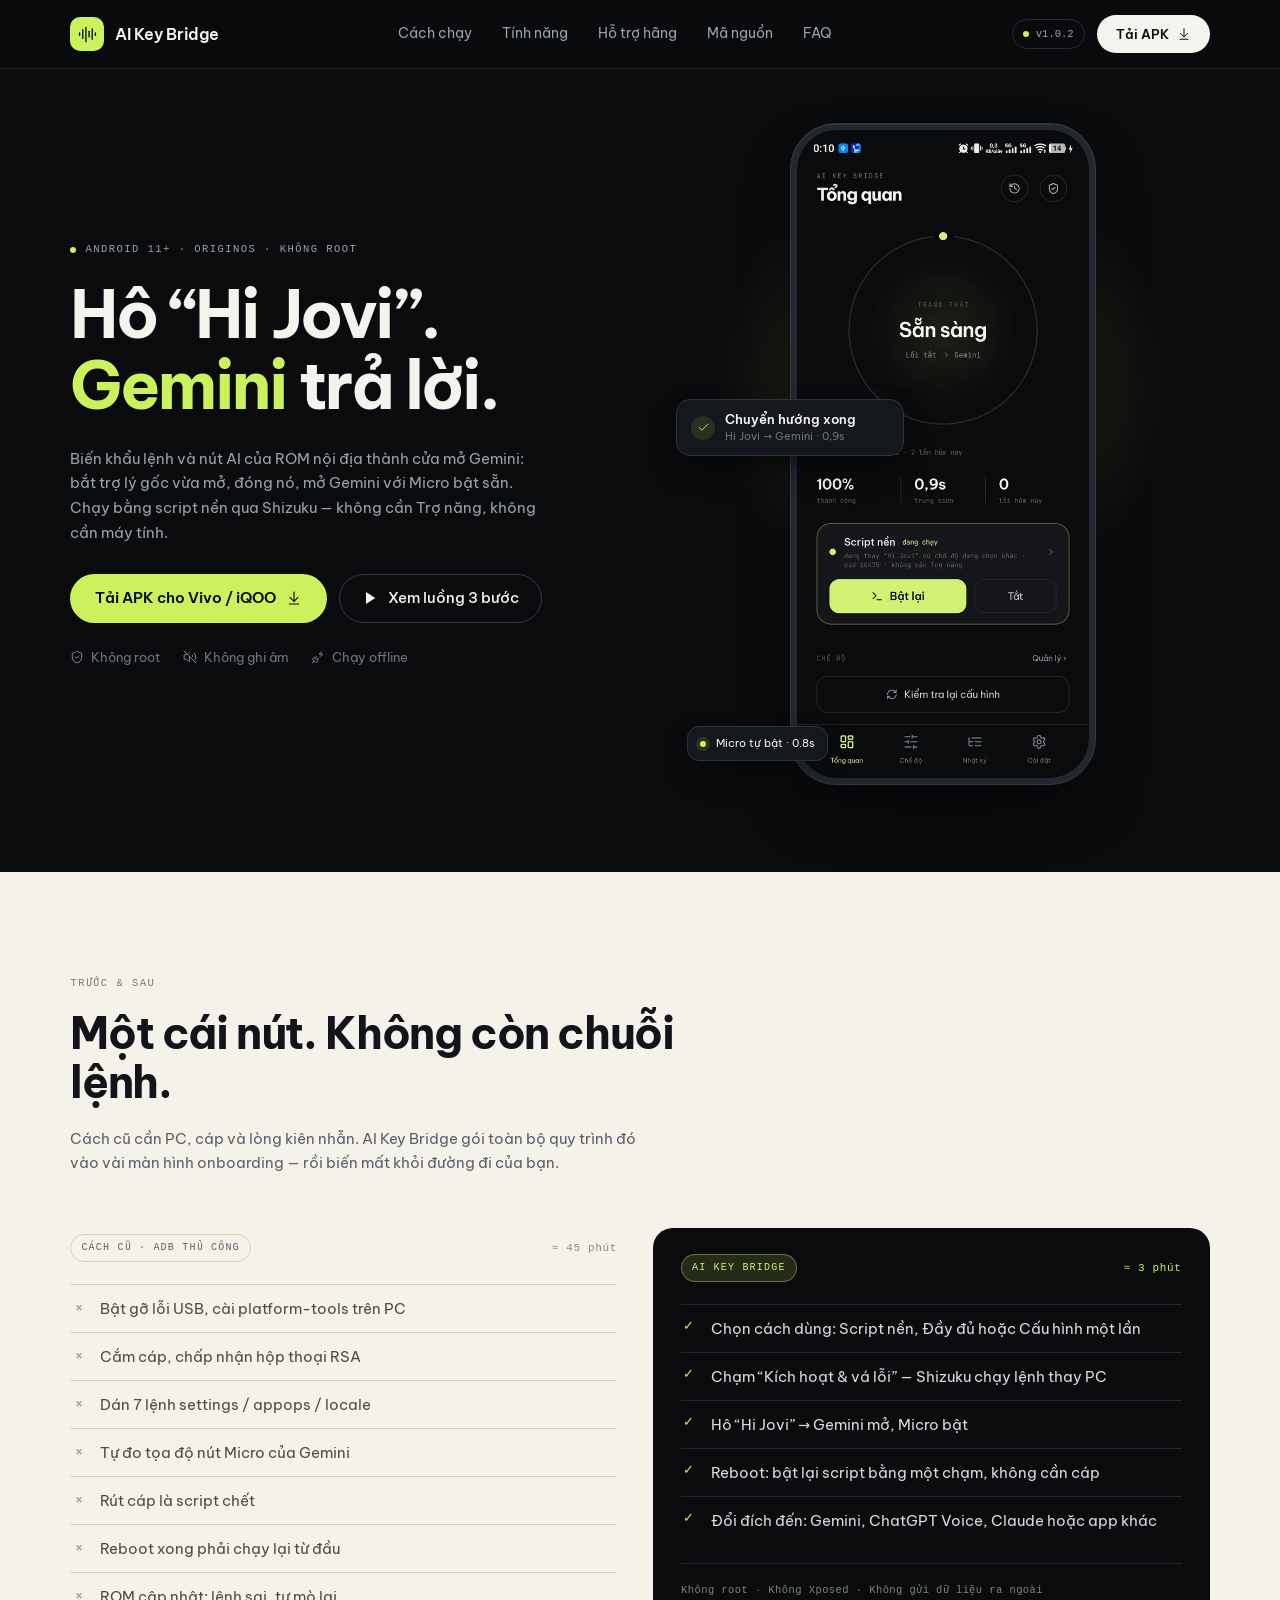
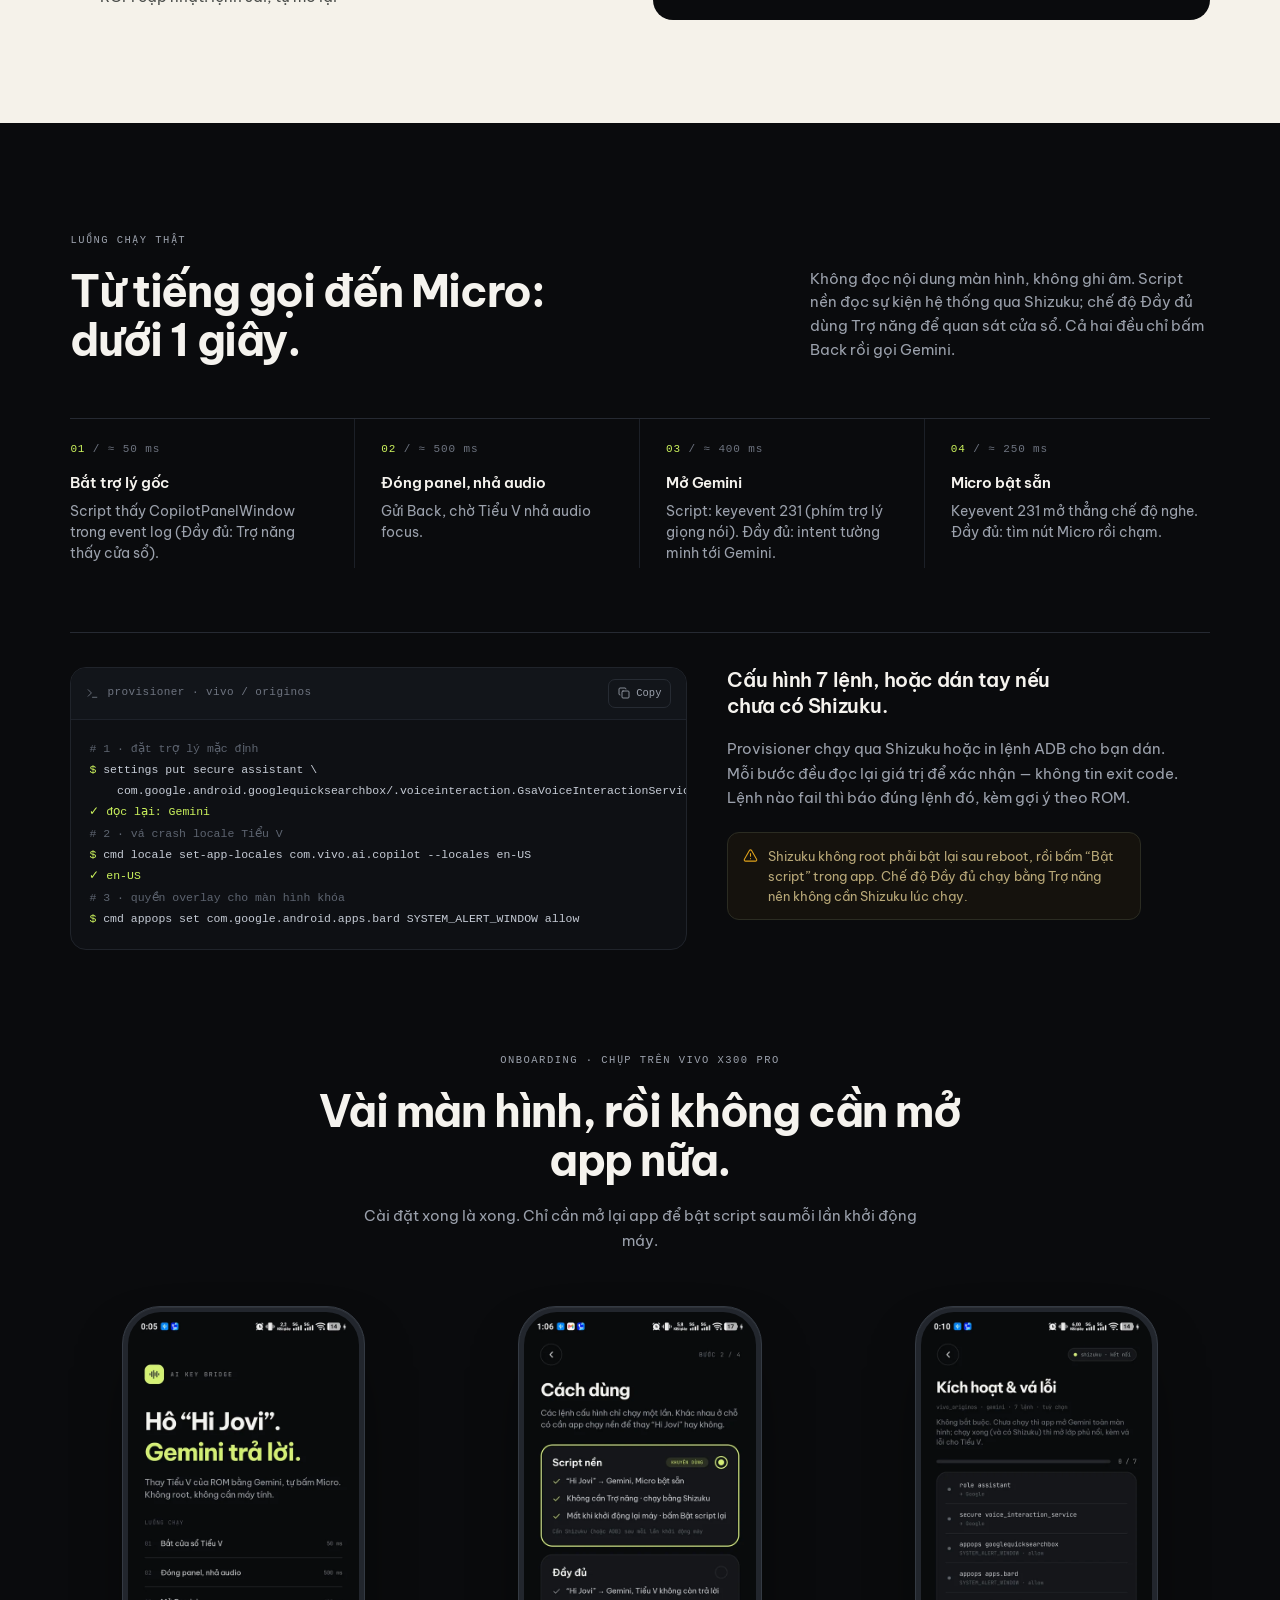
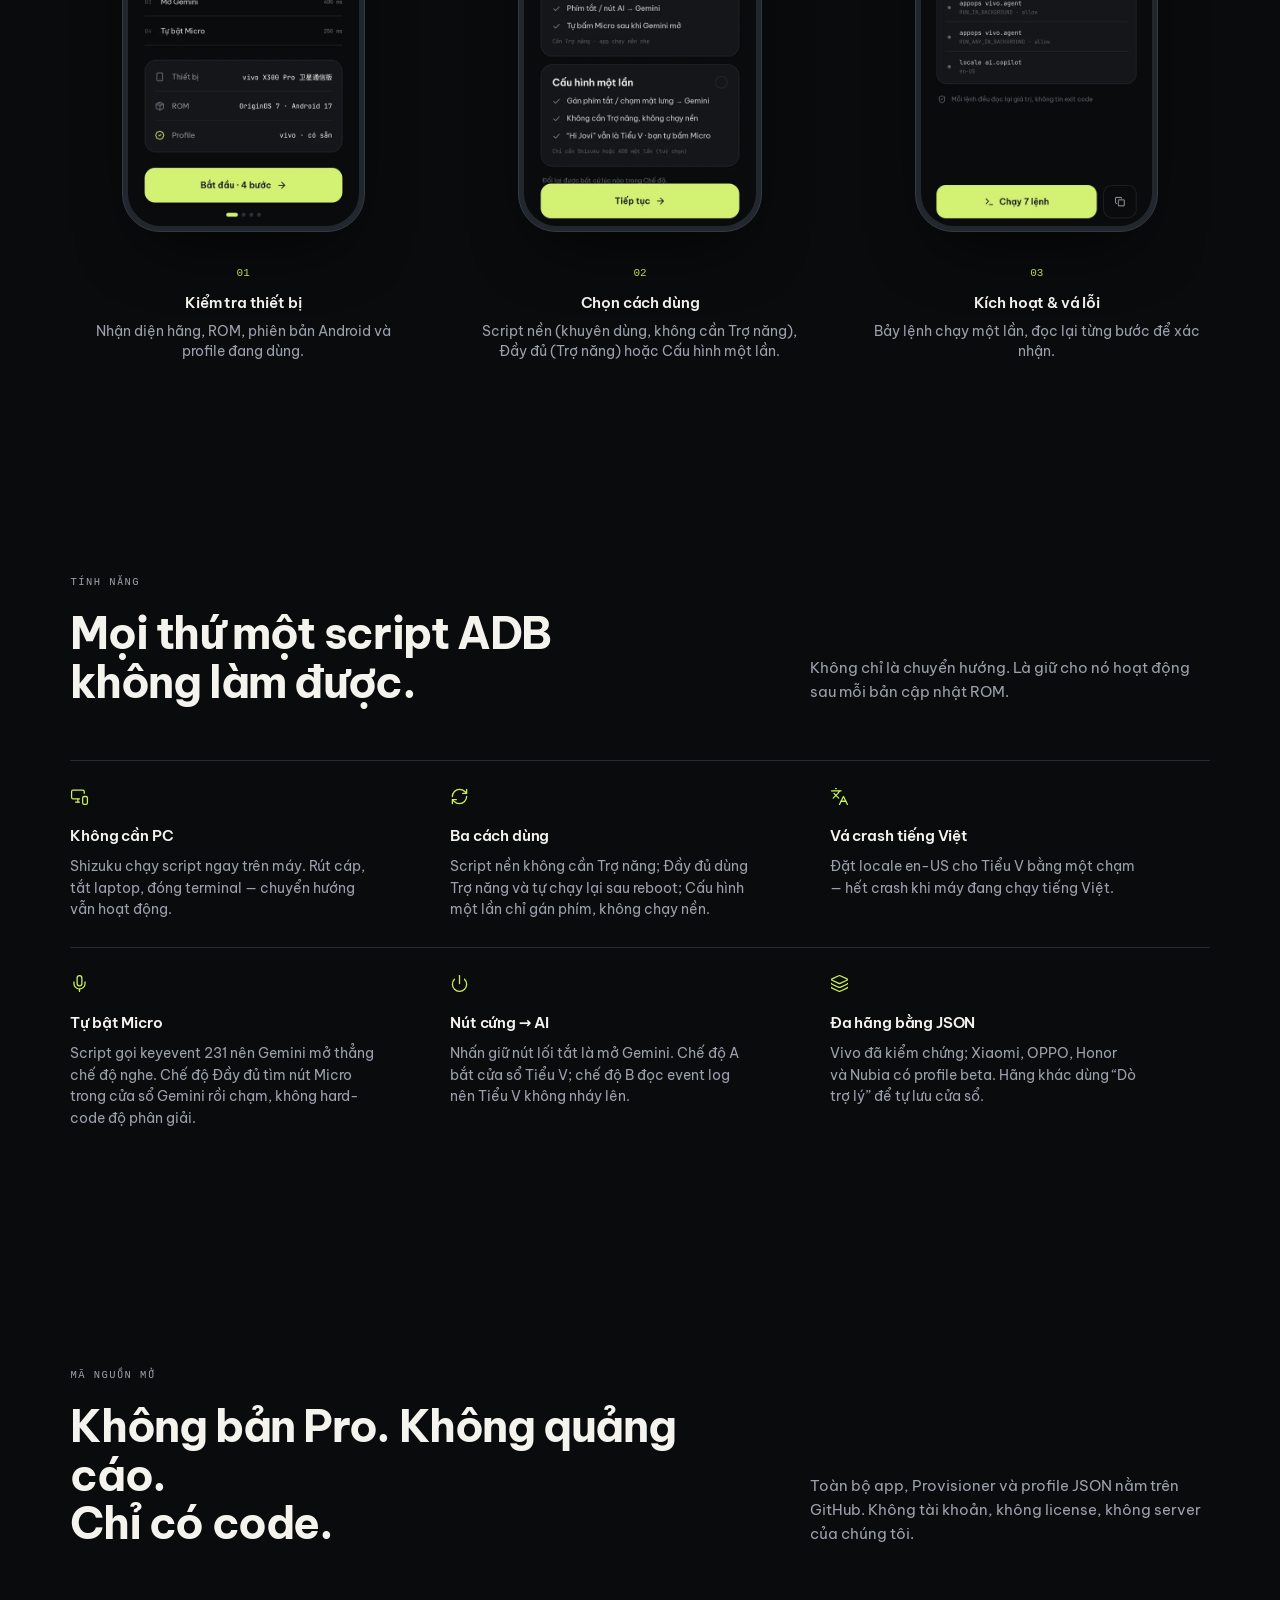
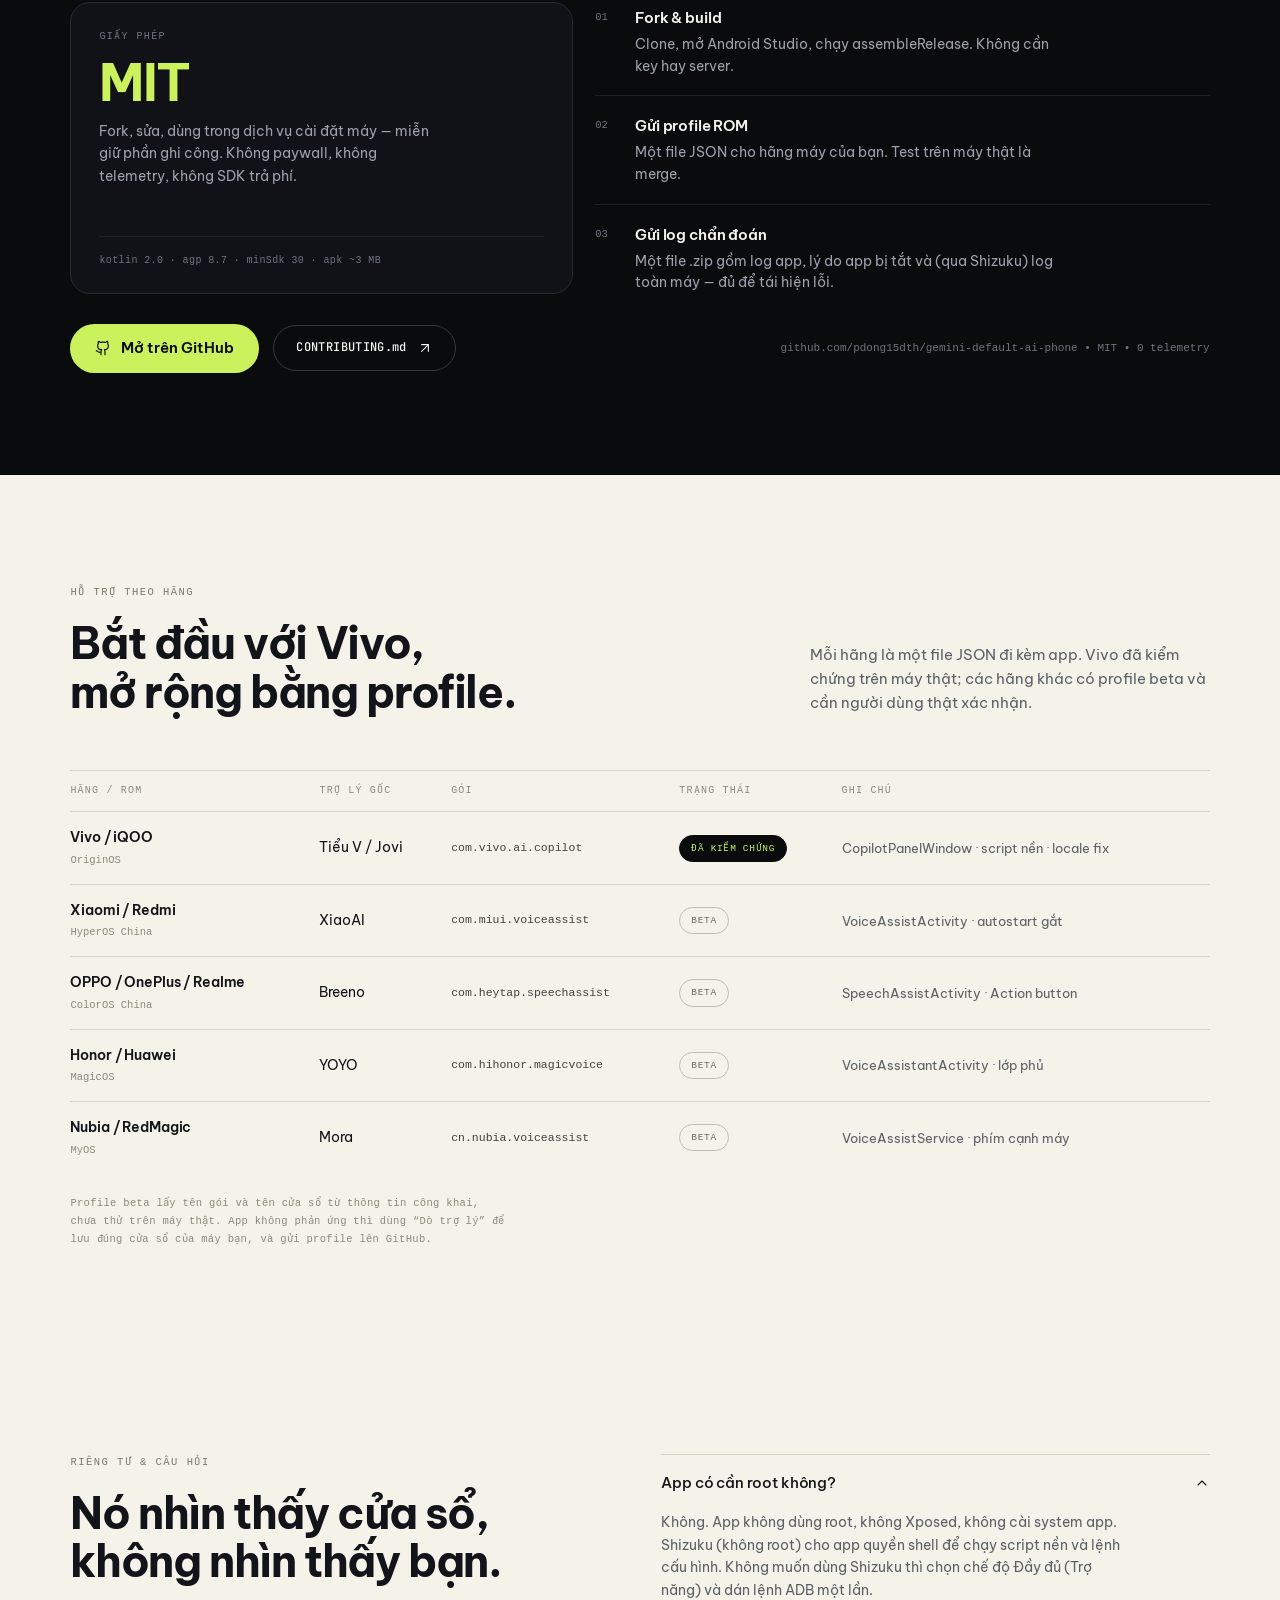
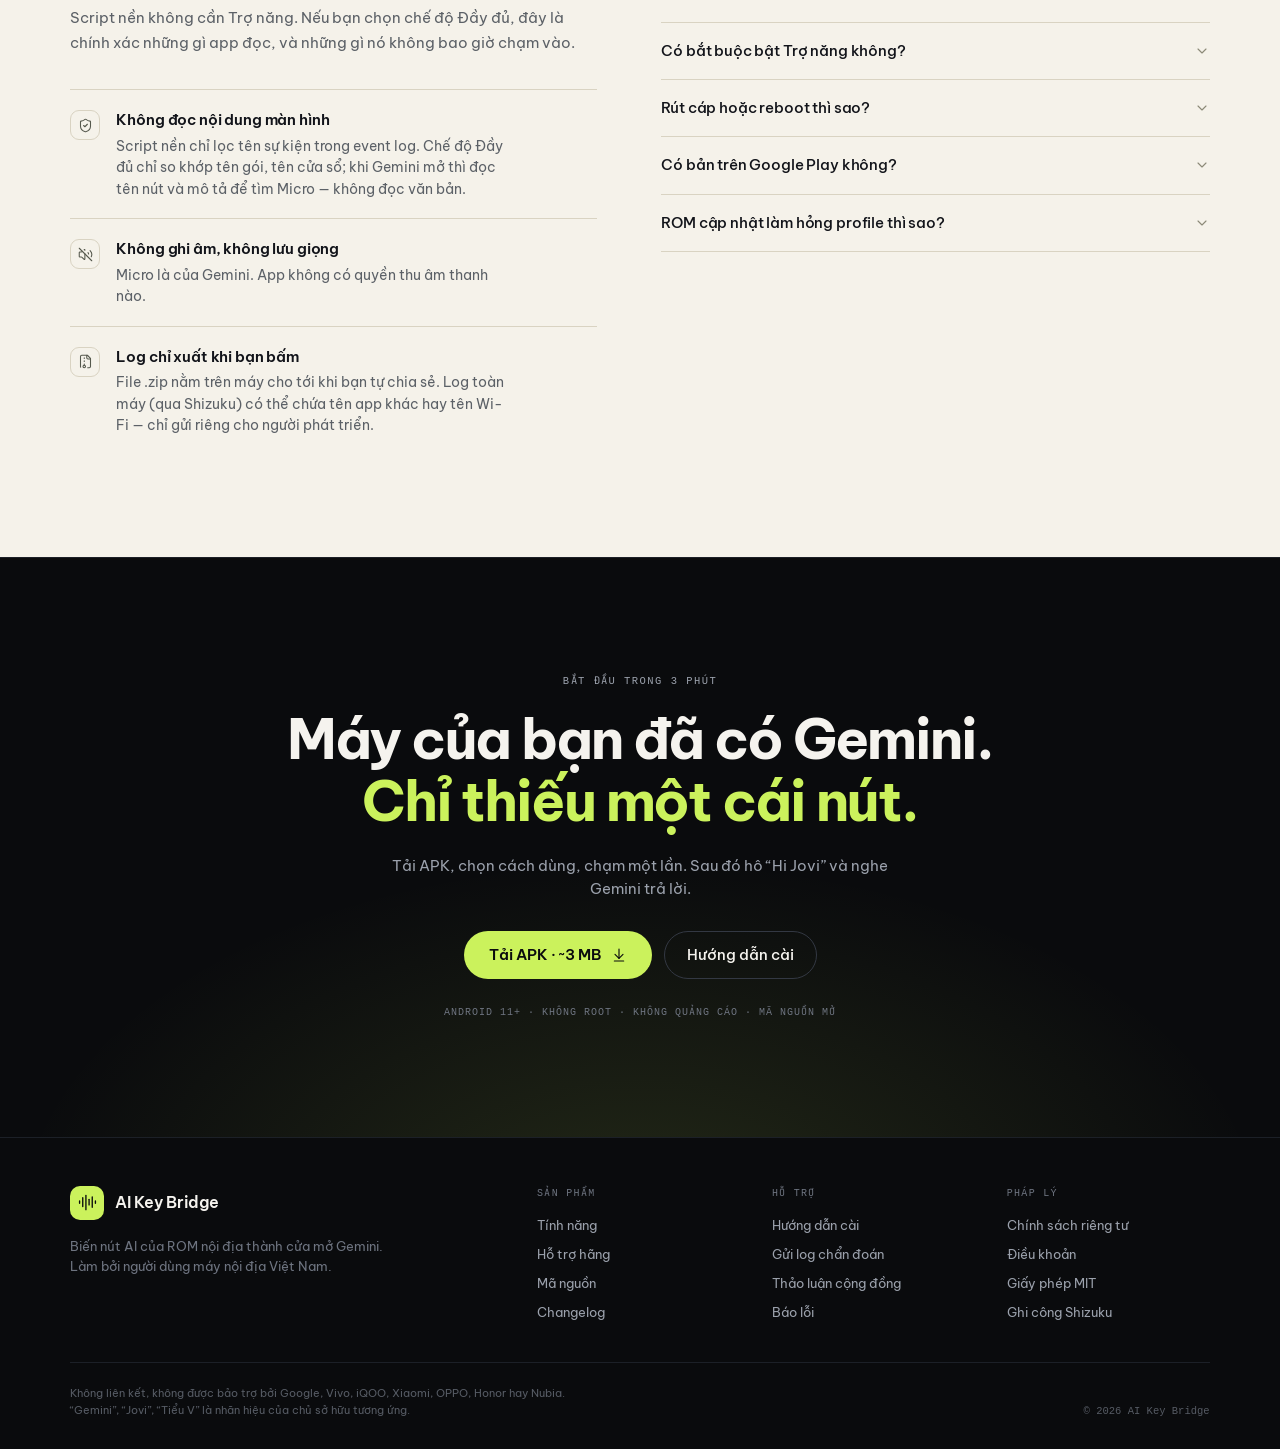
==== web/index.html @ fffa7a1a "Nâng phiên bản lên 1.0.2 Co-Authored-By: Claude Opus 5.5 <noreply@anthropic.com>" ====
<!doctype html>
<html lang="vi">
<head>
<meta charset="utf-8">
<meta name="viewport" content="width=device-width, initial-scale=1">
<title>AI Key Bridge — Hô “Hi Jovi”, Gemini trả lời</title>
<meta name="description" content="Biến khẩu lệnh và nút AI của ROM nội địa thành cửa mở Gemini. Script nền qua Shizuku hoặc Trợ năng, không cần PC, không root. Mã nguồn mở MIT, Android 11+.">
<meta name="color-scheme" content="dark">
<meta name="theme-color" content="#0A0B0D">
<link rel="canonical" href="https://pdong15dth.github.io/gemini-default-ai-phone/">
<meta property="og:type" content="website">
<meta property="og:locale" content="vi_VN">
<meta property="og:title" content="AI Key Bridge — Hô “Hi Jovi”, Gemini trả lời">
<meta property="og:description" content="Cấu hình một lần. Chạy độc lập, không cần máy tính, không root. Mã nguồn mở MIT.">
<meta property="og:image" content="https://pdong15dth.github.io/gemini-default-ai-phone/assets/shots/og-hero.png">
<meta property="og:image:width" content="1200">
<meta property="og:image:height" content="635">
<meta name="twitter:card" content="summary_large_image">
<link rel="icon" href="assets/favicon.svg" type="image/svg+xml">
<link rel="preload" href="assets/fonts/font-8b6c7c9f.woff2" as="font" type="font/woff2" crossorigin>
<link rel="stylesheet" href="assets/fonts.css">
<link rel="stylesheet" href="assets/styles.css">
</head>
<body>
<svg xmlns="http://www.w3.org/2000/svg" aria-hidden="true" style="display:none">
<symbol id="i-audio-lines" viewBox="0 0 24 24"><path d="M2 10v3" /> <path d="M6 6v11" /> <path d="M10 3v18" /> <path d="M14 8v7" /> <path d="M18 5v13" /> <path d="M22 10v3" /></symbol>
<symbol id="i-arrow-down-to-line" viewBox="0 0 24 24"><path d="M12 17V3" /> <path d="m6 11 6 6 6-6" /> <path d="M19 21H5" /></symbol>
<symbol id="i-arrow-up-right" viewBox="0 0 24 24"><path d="M7 7h10v10" /> <path d="M7 17 17 7" /></symbol>
<symbol id="i-arrow-right" viewBox="0 0 24 24"><path d="M5 12h14" /> <path d="m12 5 7 7-7 7" /></symbol>
<symbol id="i-play" viewBox="0 0 24 24"><polygon points="6 3 20 12 6 21 6 3" /></symbol>
<symbol id="i-chevron-right" viewBox="0 0 24 24"><path d="m9 18 6-6-6-6" /></symbol>
<symbol id="i-chevron-down" viewBox="0 0 24 24"><path d="m6 9 6 6 6-6" /></symbol>
<symbol id="i-check" viewBox="0 0 24 24"><path d="M20 6 9 17l-5-5" /></symbol>
<symbol id="i-x" viewBox="0 0 24 24"><path d="M18 6 6 18" /> <path d="m6 6 12 12" /></symbol>
<symbol id="i-copy" viewBox="0 0 24 24"><rect width="14" height="14" x="8" y="8" rx="2" ry="2" /> <path d="M4 16c-1.1 0-2-.9-2-2V4c0-1.1.9-2 2-2h10c1.1 0 2 .9 2 2" /></symbol>
<symbol id="i-shield-check" viewBox="0 0 24 24"><path d="M20 13c0 5-3.5 7.5-7.66 8.95a1 1 0 0 1-.67-.01C7.5 20.5 4 18 4 13V6a1 1 0 0 1 1-1c2 0 4.5-1.2 6.24-2.72a1.17 1.17 0 0 1 1.52 0C14.51 3.81 17 5 19 5a1 1 0 0 1 1 1z" /> <path d="m9 12 2 2 4-4" /></symbol>
<symbol id="i-mic" viewBox="0 0 24 24"><path d="M12 2a3 3 0 0 0-3 3v7a3 3 0 0 0 6 0V5a3 3 0 0 0-3-3Z" /> <path d="M19 10v2a7 7 0 0 1-14 0v-2" /> <line x1="12" x2="12" y1="19" y2="22" /></symbol>
<symbol id="i-power" viewBox="0 0 24 24"><path d="M12 2v10" /> <path d="M18.4 6.6a9 9 0 1 1-12.77.04" /></symbol>
<symbol id="i-terminal" viewBox="0 0 24 24"><polyline points="4 17 10 11 4 5" /> <line x1="12" x2="20" y1="19" y2="19" /></symbol>
<symbol id="i-smartphone" viewBox="0 0 24 24"><rect width="14" height="20" x="5" y="2" rx="2" ry="2" /> <path d="M12 18h.01" /></symbol>
<symbol id="i-lock" viewBox="0 0 24 24"><rect width="18" height="11" x="3" y="11" rx="2" ry="2" /> <path d="M7 11V7a5 5 0 0 1 10 0v4" /></symbol>
<symbol id="i-sparkles" viewBox="0 0 24 24"><path d="M9.937 15.5A2 2 0 0 0 8.5 14.063l-6.135-1.582a.5.5 0 0 1 0-.962L8.5 9.936A2 2 0 0 0 9.937 8.5l1.582-6.135a.5.5 0 0 1 .963 0L14.063 8.5A2 2 0 0 0 15.5 9.937l6.135 1.581a.5.5 0 0 1 0 .964L15.5 14.063a2 2 0 0 0-1.437 1.437l-1.582 6.135a.5.5 0 0 1-.963 0z" /> <path d="M20 3v4" /> <path d="M22 5h-4" /> <path d="M4 17v2" /> <path d="M5 18H3" /></symbol>
<symbol id="i-book-open" viewBox="0 0 24 24"><path d="M12 7v14" /> <path d="M3 18a1 1 0 0 1-1-1V4a1 1 0 0 1 1-1h5a4 4 0 0 1 4 4 4 4 0 0 1 4-4h5a1 1 0 0 1 1 1v13a1 1 0 0 1-1 1h-6a3 3 0 0 0-3 3 3 3 0 0 0-3-3z" /></symbol>
<symbol id="i-github" viewBox="0 0 24 24"><path d="M15 22v-4a4.8 4.8 0 0 0-1-3.5c3 0 6-2 6-5.5.08-1.25-.27-2.48-1-3.5.28-1.15.28-2.35 0-3.5 0 0-1 0-3 1.5-2.64-.5-5.36-.5-8 0C6 2 5 2 5 2c-.3 1.15-.3 2.35 0 3.5A5.403 5.403 0 0 0 4 9c0 3.5 3 5.5 6 5.5-.39.49-.68 1.05-.85 1.65-.17.6-.22 1.23-.15 1.85v4" /> <path d="M9 18c-4.51 2-5-2-7-2" /></symbol>
<symbol id="i-external-link" viewBox="0 0 24 24"><path d="M15 3h6v6" /> <path d="M10 14 21 3" /> <path d="M18 13v6a2 2 0 0 1-2 2H5a2 2 0 0 1-2-2V8a2 2 0 0 1 2-2h6" /></symbol>
<symbol id="i-menu" viewBox="0 0 24 24"><line x1="4" x2="20" y1="12" y2="12" /> <line x1="4" x2="20" y1="6" y2="6" /> <line x1="4" x2="20" y1="18" y2="18" /></symbol>
<symbol id="i-triangle-alert" viewBox="0 0 24 24"><path d="m21.73 18-8-14a2 2 0 0 0-3.48 0l-8 14A2 2 0 0 0 4 21h16a2 2 0 0 0 1.73-3" /> <path d="M12 9v4" /> <path d="M12 17h.01" /></symbol>
<symbol id="i-monitor-smartphone" viewBox="0 0 24 24"><path d="M18 8V6a2 2 0 0 0-2-2H4a2 2 0 0 0-2 2v7a2 2 0 0 0 2 2h8" /> <path d="M10 19v-3.96 3.15" /> <path d="M7 19h5" /> <rect width="6" height="10" x="16" y="12" rx="2" /></symbol>
<symbol id="i-refresh-cw" viewBox="0 0 24 24"><path d="M3 12a9 9 0 0 1 9-9 9.75 9.75 0 0 1 6.74 2.74L21 8" /> <path d="M21 3v5h-5" /> <path d="M21 12a9 9 0 0 1-9 9 9.75 9.75 0 0 1-6.74-2.74L3 16" /> <path d="M8 16H3v5" /></symbol>
<symbol id="i-zap" viewBox="0 0 24 24"><path d="M4 14a1 1 0 0 1-.78-1.63l9.9-10.2a.5.5 0 0 1 .86.46l-1.92 6.02A1 1 0 0 0 13 10h7a1 1 0 0 1 .78 1.63l-9.9 10.2a.5.5 0 0 1-.86-.46l1.92-6.02A1 1 0 0 0 11 14z" /></symbol>
<symbol id="i-languages" viewBox="0 0 24 24"><path d="m5 8 6 6" /> <path d="m4 14 6-6 2-3" /> <path d="M2 5h12" /> <path d="M7 2h1" /> <path d="m22 22-5-10-5 10" /> <path d="M14 18h6" /></symbol>
<symbol id="i-layers" viewBox="0 0 24 24"><path d="M12.83 2.18a2 2 0 0 0-1.66 0L2.6 6.08a1 1 0 0 0 0 1.83l8.58 3.91a2 2 0 0 0 1.66 0l8.58-3.9a1 1 0 0 0 0-1.83z" /> <path d="M2 12a1 1 0 0 0 .58.91l8.6 3.91a2 2 0 0 0 1.65 0l8.58-3.9A1 1 0 0 0 22 12" /> <path d="M2 17a1 1 0 0 0 .58.91l8.6 3.91a2 2 0 0 0 1.65 0l8.58-3.9A1 1 0 0 0 22 17" /></symbol>
<symbol id="i-circle-check" viewBox="0 0 24 24"><circle cx="12" cy="12" r="10" /> <path d="m9 12 2 2 4-4" /></symbol>
<symbol id="i-volume-off" viewBox="0 0 24 24"><path d="M16 9a5 5 0 0 1 .95 2.293" /> <path d="M19.364 5.636a9 9 0 0 1 1.889 9.96" /> <path d="m2 2 20 20" /> <path d="m7 7-.587.587A1.4 1.4 0 0 1 5.416 8H3a1 1 0 0 0-1 1v6a1 1 0 0 0 1 1h2.416a1.4 1.4 0 0 1 .997.413l3.383 3.384A.705.705 0 0 0 11 19.298V11" /> <path d="M9.828 4.172A.686.686 0 0 1 11 4.657v.686" /></symbol>
<symbol id="i-file-archive" viewBox="0 0 24 24"><path d="M10 12v-1" /> <path d="M10 18v-2" /> <path d="M10 7V6" /> <path d="M14 2v4a2 2 0 0 0 2 2h4" /> <path d="M15.5 22H18a2 2 0 0 0 2-2V7l-5-5H6a2 2 0 0 0-2 2v16a2 2 0 0 0 .274 1.01" /> <circle cx="10" cy="20" r="2" /></symbol>
<symbol id="i-timer" viewBox="0 0 24 24"><line x1="10" x2="14" y1="2" y2="2" /> <line x1="12" x2="15" y1="14" y2="11" /> <circle cx="12" cy="14" r="8" /></symbol>
<symbol id="i-plug-zap" viewBox="0 0 24 24"><path d="M6.3 20.3a2.4 2.4 0 0 0 3.4 0L12 18l-6-6-2.3 2.3a2.4 2.4 0 0 0 0 3.4Z" /> <path d="m2 22 3-3" /> <path d="M7.5 13.5 10 11" /> <path d="M10.5 16.5 13 14" /> <path d="m18 3-4 4h6l-4 4" /></symbol>
</svg>

<a class="skip-link" href="#main">Bỏ qua điều hướng</a>

<header class="nav" id="nav">
  <div class="wrap nav__inner">
    <a class="brand" href="#top" aria-label="AI Key Bridge — về đầu trang">
      <span class="brand__mark"><svg class="i" aria-hidden="true"><use href="#i-audio-lines"/></svg></span>
      <span class="brand__name">AI Key Bridge</span>
    </a>

    <nav class="nav__links" id="nav-links" aria-label="Điều hướng chính">
      <a href="#how">Cách chạy</a>
      <a href="#features">Tính năng</a>
      <a href="#oem">Hỗ trợ hãng</a>
      <a href="#source">Mã nguồn</a>
      <a href="#faq">FAQ</a>
      <a class="nav__cta-mobile" href="https://github.com/pdong15dth/gemini-default-ai-phone/releases/latest/download/ai-key-bridge.apk">Tải APK</a>
    </nav>

    <div class="nav__right">
      <span class="version"><span class="dot" aria-hidden="true"></span>v1.0.2</span>
      <a class="btn btn--light btn--sm" href="https://github.com/pdong15dth/gemini-default-ai-phone/releases/latest/download/ai-key-bridge.apk">
        Tải APK <svg class="i" aria-hidden="true"><use href="#i-arrow-down-to-line"/></svg>
      </a>
      <button class="nav__burger" id="nav-burger" type="button" aria-expanded="false" aria-controls="nav-links" aria-label="Mở menu">
        <svg class="i" aria-hidden="true"><use href="#i-menu"/></svg>
      </button>
    </div>
  </div>
</header>

<main id="main">
  <span id="top"></span>

  <!-- ============ HERO ============ -->
  <section class="hero" aria-labelledby="hero-title">
    <div class="wrap hero__grid">
      <div class="hero__copy">
        <p class="eyebrow" data-reveal><span class="pulse" aria-hidden="true"></span>Android 11+ · OriginOS · Không root</p>
        <h1 class="hero__title" id="hero-title" data-reveal data-delay="1">
          Hô “Hi Jovi”.<br><span class="accent">Gemini</span> trả lời.
        </h1>
        <p class="hero__sub" data-reveal data-delay="2">
          Biến khẩu lệnh và nút AI của ROM nội địa thành cửa mở Gemini: bắt trợ lý gốc vừa mở, đóng nó, mở Gemini với Micro bật sẵn. Chạy bằng script nền qua Shizuku — không cần Trợ năng, không cần máy tính.
        </p>
        <div class="hero__cta" data-reveal data-delay="3">
          <a class="btn btn--accent" href="https://github.com/pdong15dth/gemini-default-ai-phone/releases/latest/download/ai-key-bridge.apk">
            Tải APK cho Vivo / iQOO
            <svg class="i" aria-hidden="true"><use href="#i-arrow-down-to-line"/></svg>
          </a>
          <a class="btn btn--ghost" href="#how">
            <svg class="i i--fill" aria-hidden="true"><use href="#i-play"/></svg>
            Xem luồng 3 bước
          </a>
        </div>
        <ul class="hero__trust" data-reveal data-delay="4">
          <li><svg class="i" aria-hidden="true"><use href="#i-shield-check"/></svg>Không root</li>
          <li><svg class="i" aria-hidden="true"><use href="#i-volume-off"/></svg>Không ghi âm</li>
          <li><svg class="i" aria-hidden="true"><use href="#i-plug-zap"/></svg>Chạy offline</li>
        </ul>
      </div>

      <div class="hero__visual" data-reveal data-delay="2">
        <div class="hero__glow" aria-hidden="true"></div>
        <figure class="phone phone--hero">
          <div class="phone__frame">
            <img class="phone__shot" src="assets/shots/overview.webp" width="540" height="1200"
                 alt="Màn hình Tổng quan của AI Key Bridge trên vivo: trạng thái Sẵn sàng, 100% thành công, thời gian trung bình 0,9 giây, script nền đang chạy."
                 fetchpriority="high" decoding="async">
          </div>
          <figcaption class="visually-hidden">Ảnh màn hình ứng dụng AI Key Bridge</figcaption>
        </figure>
        <div class="chip chip--flow" aria-hidden="true">
          <span class="chip__icon"><svg class="i" aria-hidden="true"><use href="#i-check"/></svg></span>
          <span>
            <b>Chuyển hướng xong</b>
            <small>Hi Jovi → Gemini · 0,9s</small>
          </span>
        </div>
        <div class="chip chip--mic" aria-hidden="true">
          <span class="chip__dot"></span>
          <span>Micro tự bật · 0.8s</span>
        </div>
      </div>
    </div>
  </section>

  <!-- ============ BEFORE / AFTER ============ -->
  <section class="section paper" id="compare" aria-labelledby="compare-title">
    <div class="wrap">
      <header class="head" data-reveal>
        <p class="eyebrow eyebrow--dark">Trước &amp; sau</p>
        <h2 class="h2 h2--dark" id="compare-title">Một cái nút. Không còn chuỗi lệnh.</h2>
        <p class="lede">
          Cách cũ cần PC, cáp và lòng kiên nhẫn. AI Key Bridge gói toàn bộ quy trình đó vào vài màn hình onboarding — rồi biến mất khỏi đường đi của bạn.
        </p>
      </header>

      <div class="compare">
        <div class="compare__old" data-reveal>
          <div class="compare__top">
            <span class="tag tag--dark">Cách cũ · ADB thủ công</span>
            <span class="compare__time">≈ 45 phút</span>
          </div>
          <ul class="list-x">
            <li>Bật gỡ lỗi USB, cài platform-tools trên PC</li>
            <li>Cắm cáp, chấp nhận hộp thoại RSA</li>
            <li>Dán 7 lệnh settings / appops / locale</li>
            <li>Tự đo tọa độ nút Micro của Gemini</li>
            <li>Rút cáp là script chết</li>
            <li>Reboot xong phải chạy lại từ đầu</li>
            <li>ROM cập nhật: lệnh sai, tự mò lại</li>
          </ul>
        </div>

        <div class="compare__new" data-reveal data-delay="1">
          <div class="compare__top">
            <span class="tag tag--accent">AI Key Bridge</span>
            <span class="compare__time compare__time--accent">≈ 3 phút</span>
          </div>
          <ul class="list-check">
            <li>Chọn cách dùng: Script nền, Đầy đủ hoặc Cấu hình một lần</li>
            <li>Chạm “Kích hoạt &amp; vá lỗi” — Shizuku chạy lệnh thay PC</li>
            <li>Hô “Hi Jovi” → Gemini mở, Micro bật</li>
            <li>Reboot: bật lại script bằng một chạm, không cần cáp</li>
            <li>Đổi đích đến: Gemini, ChatGPT Voice, Claude hoặc app khác</li>
          </ul>
          <p class="compare__note">Không root · Không Xposed · Không gửi dữ liệu ra ngoài</p>
        </div>
      </div>
    </div>
  </section>

  <!-- ============ HOW IT WORKS ============ -->
  <section class="section dark" id="how" aria-labelledby="how-title">
    <div class="wrap">
      <header class="head head--split" data-reveal>
        <div>
          <p class="eyebrow">Luồng chạy thật</p>
          <h2 class="h2" id="how-title">Từ tiếng gọi đến Micro:<br>dưới 1 giây.</h2>
        </div>
        <p class="head__aside">
          Không đọc nội dung màn hình, không ghi âm. Script nền đọc sự kiện hệ thống qua Shizuku; chế độ Đầy đủ dùng Trợ năng để quan sát cửa sổ. Cả hai đều chỉ bấm Back rồi gọi Gemini.
        </p>
      </header>

      <ol class="steps">
        <li class="step" data-reveal>
          <span class="step__num">01 <span>/ ≈ 50 ms</span></span>
          <h3 class="step__title">Bắt trợ lý gốc</h3>
          <p class="step__desc">Script thấy CopilotPanelWindow trong event log (Đầy đủ: Trợ năng thấy cửa sổ).</p>
        </li>
        <li class="step" data-reveal data-delay="1">
          <span class="step__num">02 <span>/ ≈ 500 ms</span></span>
          <h3 class="step__title">Đóng panel, nhả audio</h3>
          <p class="step__desc">Gửi Back, chờ Tiểu V nhả audio focus.</p>
        </li>
        <li class="step" data-reveal data-delay="2">
          <span class="step__num">03 <span>/ ≈ 400 ms</span></span>
          <h3 class="step__title">Mở Gemini</h3>
          <p class="step__desc">Script: keyevent 231 (phím trợ lý giọng nói). Đầy đủ: intent tường minh tới Gemini.</p>
        </li>
        <li class="step" data-reveal data-delay="3">
          <span class="step__num">04 <span>/ ≈ 250 ms</span></span>
          <h3 class="step__title">Micro bật sẵn</h3>
          <p class="step__desc">Keyevent 231 mở thẳng chế độ nghe. Đầy đủ: tìm nút Micro rồi chạm.</p>
        </li>
      </ol>

      <div class="provision">
        <div class="term" data-reveal>
          <div class="term__bar">
            <span class="term__title"><svg class="i" aria-hidden="true"><use href="#i-terminal"/></svg>provisioner · vivo / originos</span>
            <button class="term__copy" type="button" data-copy-target="#term-code">
              <svg class="i" aria-hidden="true"><use href="#i-copy"/></svg><span>Copy</span>
            </button>
          </div>
          <pre class="term__code" id="term-code"><code><span class="c"># 1 · đặt trợ lý mặc định</span>
<span class="p">$</span> settings put secure assistant \
    com.google.android.googlequicksearchbox/.voiceinteraction.GsaVoiceInteractionService
<span class="ok">✓ đọc lại: Gemini</span>
<span class="c"># 2 · vá crash locale Tiểu V</span>
<span class="p">$</span> cmd locale set-app-locales com.vivo.ai.copilot --locales en-US
<span class="ok">✓ en-US</span>
<span class="c"># 3 · quyền overlay cho màn hình khóa</span>
<span class="p">$</span> cmd appops set com.google.android.apps.bard SYSTEM_ALERT_WINDOW allow</code></pre>
        </div>

        <div class="provision__copy" data-reveal data-delay="1">
          <h3 class="h3">Cấu hình 7 lệnh, hoặc dán tay nếu chưa có Shizuku.</h3>
          <p>Provisioner chạy qua Shizuku hoặc in lệnh ADB cho bạn dán. Mỗi bước đều đọc lại giá trị để xác nhận — không tin exit code. Lệnh nào fail thì báo đúng lệnh đó, kèm gợi ý theo ROM.</p>
          <p class="note"><svg class="i" aria-hidden="true"><use href="#i-triangle-alert"/></svg>Shizuku không root phải bật lại sau reboot, rồi bấm “Bật script” trong app. Chế độ Đầy đủ chạy bằng Trợ năng nên không cần Shizuku lúc chạy.</p>
        </div>
      </div>
    </div>
  </section>

  <!-- ============ APP SCREENS ============ -->
  <section class="section dark section--flush" id="screens" aria-labelledby="screens-title">
    <div class="wrap">
      <header class="head head--center" data-reveal>
        <p class="eyebrow">Onboarding · chụp trên vivo X300 Pro</p>
        <h2 class="h2" id="screens-title">Vài màn hình, rồi không cần mở app nữa.</h2>
        <p class="lede lede--center">Cài đặt xong là xong. Chỉ cần mở lại app để bật script sau mỗi lần khởi động máy.</p>
      </header>

      <div class="screens">
        <figure class="screen-card" data-reveal>
          <div class="phone phone--strip">
            <div class="phone__frame">
              <img class="phone__shot" src="assets/shots/welcome.webp" width="540" height="1200" loading="lazy" decoding="async"
                   alt="Màn hình chào của AI Key Bridge: nhận diện vivo X300 Pro, OriginOS 7, Android 17, profile vivo có sẵn và luồng chạy.">
            </div>
          </div>
          <figcaption>
            <span class="screen-card__num">01</span>
            <h3>Kiểm tra thiết bị</h3>
            <p>Nhận diện hãng, ROM, phiên bản Android và profile đang dùng.</p>
          </figcaption>
        </figure>

        <figure class="screen-card" data-reveal data-delay="1">
          <div class="phone phone--strip">
            <div class="phone__frame">
              <img class="phone__shot" src="assets/shots/usage.webp" width="540" height="1200" loading="lazy" decoding="async"
                   alt="Màn hình chọn cách dùng: Script nền được chọn sẵn và gắn nhãn khuyên dùng, bên dưới là Đầy đủ và Cấu hình một lần.">
            </div>
          </div>
          <figcaption>
            <span class="screen-card__num">02</span>
            <h3>Chọn cách dùng</h3>
            <p>Script nền (khuyên dùng, không cần Trợ năng), Đầy đủ (Trợ năng) hoặc Cấu hình một lần.</p>
          </figcaption>
        </figure>

        <figure class="screen-card" data-reveal data-delay="2">
          <div class="phone phone--strip">
            <div class="phone__frame">
              <img class="phone__shot" src="assets/shots/setup.webp" width="540" height="1200" loading="lazy" decoding="async"
                   alt="Màn hình kích hoạt và vá lỗi: Shizuku đã kết nối, danh sách 7 lệnh cấu hình và nút Chạy 7 lệnh.">
            </div>
          </div>
          <figcaption>
            <span class="screen-card__num">03</span>
            <h3>Kích hoạt &amp; vá lỗi</h3>
            <p>Bảy lệnh chạy một lần, đọc lại từng bước để xác nhận.</p>
          </figcaption>
        </figure>
      </div>
    </div>
  </section>

  <!-- ============ FEATURES ============ -->
  <section class="section dark" id="features" aria-labelledby="features-title">
    <div class="wrap">
      <header class="head head--split" data-reveal>
        <div>
          <p class="eyebrow">Tính năng</p>
          <h2 class="h2" id="features-title">Mọi thứ một script ADB<br>không làm được.</h2>
        </div>
        <p class="head__aside">Không chỉ là chuyển hướng. Là giữ cho nó hoạt động sau mỗi bản cập nhật ROM.</p>
      </header>

      <ul class="features">
        <li class="feature" data-reveal>
          <svg class="i feature__icon" aria-hidden="true"><use href="#i-monitor-smartphone"/></svg>
          <h3>Không cần PC</h3>
          <p>Shizuku chạy script ngay trên máy. Rút cáp, tắt laptop, đóng terminal — chuyển hướng vẫn hoạt động.</p>
        </li>
        <li class="feature" data-reveal data-delay="1">
          <svg class="i feature__icon" aria-hidden="true"><use href="#i-refresh-cw"/></svg>
          <h3>Ba cách dùng</h3>
          <p>Script nền không cần Trợ năng; Đầy đủ dùng Trợ năng và tự chạy lại sau reboot; Cấu hình một lần chỉ gán phím, không chạy nền.</p>
        </li>
        <li class="feature" data-reveal data-delay="2">
          <svg class="i feature__icon" aria-hidden="true"><use href="#i-languages"/></svg>
          <h3>Vá crash tiếng Việt</h3>
          <p>Đặt locale en-US cho Tiểu V bằng một chạm — hết crash khi máy đang chạy tiếng Việt.</p>
        </li>
        <li class="feature" data-reveal>
          <svg class="i feature__icon" aria-hidden="true"><use href="#i-mic"/></svg>
          <h3>Tự bật Micro</h3>
          <p>Script gọi keyevent 231 nên Gemini mở thẳng chế độ nghe. Chế độ Đầy đủ tìm nút Micro trong cửa sổ Gemini rồi chạm, không hard-code độ phân giải.</p>
        </li>
        <li class="feature" data-reveal data-delay="1">
          <svg class="i feature__icon" aria-hidden="true"><use href="#i-power"/></svg>
          <h3>Nút cứng → AI</h3>
          <p>Nhấn giữ nút lối tắt là mở Gemini. Chế độ A bắt cửa sổ Tiểu V; chế độ B đọc event log nên Tiểu V không nháy lên.</p>
        </li>
        <li class="feature" data-reveal data-delay="2">
          <svg class="i feature__icon" aria-hidden="true"><use href="#i-layers"/></svg>
          <h3>Đa hãng bằng JSON</h3>
          <p>Vivo đã kiểm chứng; Xiaomi, OPPO, Honor và Nubia có profile beta. Hãng khác dùng “Dò trợ lý” để tự lưu cửa sổ.</p>
        </li>
      </ul>
    </div>
  </section>

  <!-- ============ OPEN SOURCE ============ -->
  <section class="section dark" id="source" aria-labelledby="source-title">
    <div class="wrap">
      <header class="head head--split" data-reveal>
        <div>
          <p class="eyebrow">Mã nguồn mở</p>
          <h2 class="h2" id="source-title">Không bản Pro. Không quảng cáo.<br>Chỉ có code.</h2>
        </div>
        <p class="head__aside">Toàn bộ app, Provisioner và profile JSON nằm trên GitHub. Không tài khoản, không license, không server của chúng tôi.</p>
      </header>

      <div class="oss" data-reveal>
        <div class="license">
          <span class="license__label">Giấy phép</span>
          <strong class="license__name">MIT</strong>
          <p>Fork, sửa, dùng trong dịch vụ cài đặt máy — miễn giữ phần ghi công. Không paywall, không telemetry, không SDK trả phí.</p>
          <span class="license__meta">kotlin 2.0 · agp 8.7 · minSdk 30 · apk ~3 MB</span>
        </div>

        <ol class="contrib">
          <li>
            <span class="contrib__num">01</span>
            <div><h3>Fork &amp; build</h3><p>Clone, mở Android Studio, chạy assembleRelease. Không cần key hay server.</p></div>
          </li>
          <li>
            <span class="contrib__num">02</span>
            <div><h3>Gửi profile ROM</h3><p>Một file JSON cho hãng máy của bạn. Test trên máy thật là merge.</p></div>
          </li>
          <li>
            <span class="contrib__num">03</span>
            <div><h3>Gửi log chẩn đoán</h3><p>Một file .zip gồm log app, lý do app bị tắt và (qua Shizuku) log toàn máy — đủ để tái hiện lỗi.</p></div>
          </li>
        </ol>
      </div>

      <div class="oss__cta" data-reveal>
        <a class="btn btn--accent" href="https://github.com/pdong15dth/gemini-default-ai-phone">
          <svg class="i" aria-hidden="true"><use href="#i-github"/></svg>Mở trên GitHub
        </a>
        <a class="btn btn--ghost" href="https://github.com/pdong15dth/gemini-default-ai-phone/blob/main/CONTRIBUTING.md">
          CONTRIBUTING.md <svg class="i" aria-hidden="true"><use href="#i-arrow-up-right"/></svg>
        </a>
        <span class="oss__url">github.com/pdong15dth/gemini-default-ai-phone • MIT • 0 telemetry</span>
      </div>
    </div>
  </section>

  <!-- ============ OEM SUPPORT ============ -->
  <section class="section paper" id="oem" aria-labelledby="oem-title">
    <div class="wrap">
      <header class="head head--split" data-reveal>
        <div>
          <p class="eyebrow eyebrow--dark">Hỗ trợ theo hãng</p>
          <h2 class="h2 h2--dark" id="oem-title">Bắt đầu với Vivo,<br>mở rộng bằng profile.</h2>
        </div>
        <p class="head__aside head__aside--dark">Mỗi hãng là một file JSON đi kèm app. Vivo đã kiểm chứng trên máy thật; các hãng khác có profile beta và cần người dùng thật xác nhận.</p>
      </header>

      <div class="table-scroll" data-reveal>
        <table class="oem-table">
          <caption class="visually-hidden">Trạng thái hỗ trợ theo hãng và ROM</caption>
          <thead>
            <tr>
              <th scope="col">Hãng / ROM</th>
              <th scope="col">Trợ lý gốc</th>
              <th scope="col">Gói</th>
              <th scope="col">Trạng thái</th>
              <th scope="col">Ghi chú</th>
            </tr>
          </thead>
          <tbody>
            <tr>
              <th scope="row"><span class="oem__brand">Vivo / iQOO</span><span class="oem__rom">OriginOS</span></th>
              <td>Tiểu V / Jovi</td>
              <td class="mono">com.vivo.ai.copilot</td>
              <td><span class="pill pill--solid">Đã kiểm chứng</span></td>
              <td class="oem__note">CopilotPanelWindow · script nền · locale fix</td>
            </tr>
            <tr>
              <th scope="row"><span class="oem__brand">Xiaomi / Redmi</span><span class="oem__rom">HyperOS China</span></th>
              <td>XiaoAI</td>
              <td class="mono">com.miui.voiceassist</td>
              <td><span class="pill">Beta</span></td>
              <td class="oem__note">VoiceAssistActivity · autostart gắt</td>
            </tr>
            <tr>
              <th scope="row"><span class="oem__brand">OPPO / OnePlus / Realme</span><span class="oem__rom">ColorOS China</span></th>
              <td>Breeno</td>
              <td class="mono">com.heytap.speechassist</td>
              <td><span class="pill">Beta</span></td>
              <td class="oem__note">SpeechAssistActivity · Action button</td>
            </tr>
            <tr>
              <th scope="row"><span class="oem__brand">Honor / Huawei</span><span class="oem__rom">MagicOS</span></th>
              <td>YOYO</td>
              <td class="mono">com.hihonor.magicvoice</td>
              <td><span class="pill">Beta</span></td>
              <td class="oem__note">VoiceAssistantActivity · lớp phủ</td>
            </tr>
            <tr>
              <th scope="row"><span class="oem__brand">Nubia / RedMagic</span><span class="oem__rom">MyOS</span></th>
              <td>Mora</td>
              <td class="mono">cn.nubia.voiceassist</td>
              <td><span class="pill">Beta</span></td>
              <td class="oem__note">VoiceAssistService · phím cạnh máy</td>
            </tr>
          </tbody>
        </table>
      </div>
      <p class="footnote" data-reveal>Profile beta lấy tên gói và tên cửa sổ từ thông tin công khai, chưa thử trên máy thật. App không phản ứng thì dùng “Dò trợ lý” để lưu đúng cửa sổ của máy bạn, và gửi profile lên GitHub.</p>
    </div>
  </section>

  <!-- ============ PRIVACY + FAQ ============ -->
  <section class="section paper" id="faq" aria-labelledby="privacy-title">
    <div class="wrap privacy">
      <div>
        <header class="head" data-reveal>
          <p class="eyebrow eyebrow--dark">Riêng tư &amp; câu hỏi</p>
          <h2 class="h2 h2--dark" id="privacy-title">Nó nhìn thấy cửa sổ, không nhìn thấy bạn.</h2>
          <p class="lede">Script nền không cần Trợ năng. Nếu bạn chọn chế độ Đầy đủ, đây là chính xác những gì app đọc, và những gì nó không bao giờ chạm vào.</p>
        </header>

        <ul class="privacy-list">
          <li data-reveal>
            <span class="privacy-list__icon"><svg class="i" aria-hidden="true"><use href="#i-shield-check"/></svg></span>
            <div><h3>Không đọc nội dung màn hình</h3><p>Script nền chỉ lọc tên sự kiện trong event log. Chế độ Đầy đủ chỉ so khớp tên gói, tên cửa sổ; khi Gemini mở thì đọc tên nút và mô tả để tìm Micro — không đọc văn bản.</p></div>
          </li>
          <li data-reveal data-delay="1">
            <span class="privacy-list__icon"><svg class="i" aria-hidden="true"><use href="#i-volume-off"/></svg></span>
            <div><h3>Không ghi âm, không lưu giọng</h3><p>Micro là của Gemini. App không có quyền thu âm thanh nào.</p></div>
          </li>
          <li data-reveal data-delay="2">
            <span class="privacy-list__icon"><svg class="i" aria-hidden="true"><use href="#i-file-archive"/></svg></span>
            <div><h3>Log chỉ xuất khi bạn bấm</h3><p>File .zip nằm trên máy cho tới khi bạn tự chia sẻ. Log toàn máy (qua Shizuku) có thể chứa tên app khác hay tên Wi-Fi — chỉ gửi riêng cho người phát triển.</p></div>
          </li>
        </ul>
      </div>

      <div class="faq" data-reveal>
        <div class="faq__item">
          <button class="faq__q" type="button" aria-expanded="true" aria-controls="faq-a1" id="faq-q1">
            App có cần root không?
            <svg class="i" aria-hidden="true"><use href="#i-chevron-down"/></svg>
          </button>
          <div class="faq__a" id="faq-a1" role="region" aria-labelledby="faq-q1"><div>
            <p>Không. App không dùng root, không Xposed, không cài system app. Shizuku (không root) cho app quyền shell để chạy script nền và lệnh cấu hình. Không muốn dùng Shizuku thì chọn chế độ Đầy đủ (Trợ năng) và dán lệnh ADB một lần.</p>
          </div></div>
        </div>
        <div class="faq__item">
          <button class="faq__q" type="button" aria-expanded="false" aria-controls="faq-a2" id="faq-q2">
            Có bắt buộc bật Trợ năng không?
            <svg class="i" aria-hidden="true"><use href="#i-chevron-down"/></svg>
          </button>
          <div class="faq__a" id="faq-a2" role="region" aria-labelledby="faq-q2"><div>
            <p>Không. Chế độ Script nền (khuyên dùng) chạy script shell qua Shizuku: đọc event log để biết trợ lý gốc vừa mở, bấm Back rồi gọi Gemini bằng keyevent 231 — không cần Trợ năng. Cấu hình một lần cũng không cần. Chỉ chế độ Đầy đủ dùng Trợ năng: service đọc tên gói, tên cửa sổ; khi Gemini mở thì đọc tên nút và mô tả để tìm Micro. Không đọc văn bản, không chụp màn hình và không lưu lại gì.</p>
          </div></div>
        </div>
        <div class="faq__item">
          <button class="faq__q" type="button" aria-expanded="false" aria-controls="faq-a3" id="faq-q3">
            Rút cáp hoặc reboot thì sao?
            <svg class="i" aria-hidden="true"><use href="#i-chevron-down"/></svg>
          </button>
          <div class="faq__a" id="faq-a3" role="region" aria-labelledby="faq-q3"><div>
            <p>Không phụ thuộc PC: rút cáp vẫn chạy. Script nền chạy tách khỏi app nên kill app hay vuốt khỏi đa nhiệm vẫn dùng được; chỉ mất khi khởi động lại máy — bật lại Shizuku, mở app, bấm “Bật script”. Chế độ Đầy đủ được hệ thống bật lại sau reboot nếu Trợ năng còn bật và app không bị ROM chặn tự khởi chạy; riêng chế độ này, vuốt app khỏi đa nhiệm trên OriginOS là force-stop và làm tắt Trợ năng — hãy khóa app trong đa nhiệm.</p>
          </div></div>
        </div>
        <div class="faq__item">
          <button class="faq__q" type="button" aria-expanded="false" aria-controls="faq-a4" id="faq-q4">
            Có bản trên Google Play không?
            <svg class="i" aria-hidden="true"><use href="#i-chevron-down"/></svg>
          </button>
          <div class="faq__a" id="faq-a4" role="region" aria-labelledby="faq-q4"><div>
            <p>Không. App can thiệp vào trợ lý hệ thống (qua Shizuku hoặc Trợ năng) nên không phù hợp chính sách Play. APK phát hành trực tiếp trên GitHub Releases, ký bằng một khoá cố định, kèm file SHA-256.</p>
          </div></div>
        </div>
        <div class="faq__item">
          <button class="faq__q" type="button" aria-expanded="false" aria-controls="faq-a5" id="faq-q5">
            ROM cập nhật làm hỏng profile thì sao?
            <svg class="i" aria-hidden="true"><use href="#i-chevron-down"/></svg>
          </button>
          <div class="faq__a" id="faq-a5" role="region" aria-labelledby="faq-q5"><div>
            <p>Profile là file JSON đi kèm APK. Khi tên cửa sổ hoặc tên gói đổi, dùng “Dò trợ lý” để lưu cửa sổ mới ngay trên máy, rồi chờ bản APK cập nhật profile. App không có quyền Internet nên không tự tải profile từ xa.</p>
          </div></div>
        </div>
      </div>
    </div>
  </section>

  <!-- ============ FINAL CTA ============ -->
  <section class="section final" aria-labelledby="final-title">
    <div class="wrap final__inner">
      <p class="eyebrow" data-reveal>Bắt đầu trong 3 phút</p>
      <h2 class="final__title" id="final-title" data-reveal data-delay="1">
        Máy của bạn đã có Gemini.<br><span class="accent">Chỉ thiếu một cái nút.</span>
      </h2>
      <p class="final__sub" data-reveal data-delay="2">
        Tải APK, chọn cách dùng, chạm một lần. Sau đó hô “Hi Jovi” và nghe Gemini trả lời.
      </p>
      <div class="final__cta" data-reveal data-delay="3">
        <a class="btn btn--accent" href="https://github.com/pdong15dth/gemini-default-ai-phone/releases/latest/download/ai-key-bridge.apk">
          Tải APK · ~3 MB <svg class="i" aria-hidden="true"><use href="#i-arrow-down-to-line"/></svg>
        </a>
        <a class="btn btn--ghost" href="https://github.com/pdong15dth/gemini-default-ai-phone#cai-dat-va-thiet-lap">Hướng dẫn cài</a>
      </div>
      <p class="final__meta" data-reveal data-delay="4">ANDROID 11+ · KHÔNG ROOT · KHÔNG QUẢNG CÁO · MÃ NGUỒN MỞ</p>
    </div>
  </section>
</main>

<footer class="footer">
  <div class="wrap">
    <div class="footer__top">
      <div class="footer__brand">
        <a class="brand" href="#top" aria-label="AI Key Bridge — về đầu trang">
          <span class="brand__mark"><svg class="i" aria-hidden="true"><use href="#i-audio-lines"/></svg></span>
          <span class="brand__name">AI Key Bridge</span>
        </a>
        <p>Biến nút AI của ROM nội địa thành cửa mở Gemini. Làm bởi người dùng máy nội địa Việt Nam.</p>
      </div>

      <nav class="footer__col" aria-label="Sản phẩm">
        <h2>Sản phẩm</h2>
        <a href="#features">Tính năng</a>
        <a href="#oem">Hỗ trợ hãng</a>
        <a href="https://github.com/pdong15dth/gemini-default-ai-phone">Mã nguồn</a>
        <a href="https://github.com/pdong15dth/gemini-default-ai-phone/releases">Changelog</a>
      </nav>

      <nav class="footer__col" aria-label="Hỗ trợ">
        <h2>Hỗ trợ</h2>
        <a href="https://github.com/pdong15dth/gemini-default-ai-phone#cai-dat-va-thiet-lap">Hướng dẫn cài</a>
        <a href="https://github.com/pdong15dth/gemini-default-ai-phone/issues/new?template=diagnostics.yml">Gửi log chẩn đoán</a>
        <a href="https://github.com/pdong15dth/gemini-default-ai-phone/discussions">Thảo luận cộng đồng</a>
        <a href="https://github.com/pdong15dth/gemini-default-ai-phone/issues">Báo lỗi</a>
      </nav>

      <nav class="footer__col" aria-label="Pháp lý">
        <h2>Pháp lý</h2>
        <a href="privacy.html">Chính sách riêng tư</a>
        <a href="terms.html">Điều khoản</a>
        <a href="https://github.com/pdong15dth/gemini-default-ai-phone/blob/main/LICENSE">Giấy phép MIT</a>
        <a href="https://github.com/RikkaApps/Shizuku">Ghi công Shizuku</a>
      </nav>
    </div>

    <div class="footer__bottom">
      <p>Không liên kết, không được bảo trợ bởi Google, Vivo, iQOO, Xiaomi, OPPO, Honor hay Nubia. “Gemini”, “Jovi”, “Tiểu V” là nhãn hiệu của chủ sở hữu tương ứng.</p>
      <span class="footer__copy">© <span id="year">2025</span> AI Key Bridge</span>
    </div>
  </div>
</footer>

<script src="assets/main.js" defer></script>
</body>
</html>
---- web/assets/fonts.css ----
/* Generated by tools/fetch-fonts.mjs — do not edit by hand. */
@font-face {
  font-family: 'Be Vietnam Pro';
  font-style: normal;
  font-weight: 400;
  font-display: swap;
  src: url(./fonts/font-ebe22251.woff2) format('woff2');
  unicode-range: U+0102-0103, U+0110-0111, U+0128-0129, U+0168-0169, U+01A0-01A1, U+01AF-01B0, U+0300-0301, U+0303-0304, U+0308-0309, U+0323, U+0329, U+1EA0-1EF9, U+20AB;
}
/* latin-ext */
@font-face {
  font-family: 'Be Vietnam Pro';
  font-style: normal;
  font-weight: 400;
  font-display: swap;
  src: url(./fonts/font-c4570683.woff2) format('woff2');
  unicode-range: U+0100-02BA, U+02BD-02C5, U+02C7-02CC, U+02CE-02D7, U+02DD-02FF, U+0304, U+0308, U+0329, U+1D00-1DBF, U+1E00-1E9F, U+1EF2-1EFF, U+2020, U+20A0-20AB, U+20AD-20C4, U+2113, U+2C60-2C7F, U+A720-A7FF;
}
/* latin */
@font-face {
  font-family: 'Be Vietnam Pro';
  font-style: normal;
  font-weight: 400;
  font-display: swap;
  src: url(./fonts/font-b3cac1da.woff2) format('woff2');
  unicode-range: U+0000-00FF, U+0131, U+0152-0153, U+02BB-02BC, U+02C6, U+02DA, U+02DC, U+0304, U+0308, U+0329, U+2000-206F, U+20AC, U+2122, U+2191, U+2193, U+2212, U+2215, U+FEFF, U+FFFD;
}
/* vietnamese */
@font-face {
  font-family: 'Be Vietnam Pro';
  font-style: normal;
  font-weight: 500;
  font-display: swap;
  src: url(./fonts/font-d6b61d19.woff2) format('woff2');
  unicode-range: U+0102-0103, U+0110-0111, U+0128-0129, U+0168-0169, U+01A0-01A1, U+01AF-01B0, U+0300-0301, U+0303-0304, U+0308-0309, U+0323, U+0329, U+1EA0-1EF9, U+20AB;
}
/* latin-ext */
@font-face {
  font-family: 'Be Vietnam Pro';
  font-style: normal;
  font-weight: 500;
  font-display: swap;
  src: url(./fonts/font-486545d2.woff2) format('woff2');
  unicode-range: U+0100-02BA, U+02BD-02C5, U+02C7-02CC, U+02CE-02D7, U+02DD-02FF, U+0304, U+0308, U+0329, U+1D00-1DBF, U+1E00-1E9F, U+1EF2-1EFF, U+2020, U+20A0-20AB, U+20AD-20C4, U+2113, U+2C60-2C7F, U+A720-A7FF;
}
/* latin */
@font-face {
  font-family: 'Be Vietnam Pro';
  font-style: normal;
  font-weight: 500;
  font-display: swap;
  src: url(./fonts/font-b7519c08.woff2) format('woff2');
  unicode-range: U+0000-00FF, U+0131, U+0152-0153, U+02BB-02BC, U+02C6, U+02DA, U+02DC, U+0304, U+0308, U+0329, U+2000-206F, U+20AC, U+2122, U+2191, U+2193, U+2212, U+2215, U+FEFF, U+FFFD;
}
/* vietnamese */
@font-face {
  font-family: 'Be Vietnam Pro';
  font-style: normal;
  font-weight: 600;
  font-display: swap;
  src: url(./fonts/font-55a865cb.woff2) format('woff2');
  unicode-range: U+0102-0103, U+0110-0111, U+0128-0129, U+0168-0169, U+01A0-01A1, U+01AF-01B0, U+0300-0301, U+0303-0304, U+0308-0309, U+0323, U+0329, U+1EA0-1EF9, U+20AB;
}
/* latin-ext */
@font-face {
  font-family: 'Be Vietnam Pro';
  font-style: normal;
  font-weight: 600;
  font-display: swap;
  src: url(./fonts/font-c4fb6595.woff2) format('woff2');
  unicode-range: U+0100-02BA, U+02BD-02C5, U+02C7-02CC, U+02CE-02D7, U+02DD-02FF, U+0304, U+0308, U+0329, U+1D00-1DBF, U+1E00-1E9F, U+1EF2-1EFF, U+2020, U+20A0-20AB, U+20AD-20C4, U+2113, U+2C60-2C7F, U+A720-A7FF;
}
/* latin */
@font-face {
  font-family: 'Be Vietnam Pro';
  font-style: normal;
  font-weight: 600;
  font-display: swap;
  src: url(./fonts/font-08d36588.woff2) format('woff2');
  unicode-range: U+0000-00FF, U+0131, U+0152-0153, U+02BB-02BC, U+02C6, U+02DA, U+02DC, U+0304, U+0308, U+0329, U+2000-206F, U+20AC, U+2122, U+2191, U+2193, U+2212, U+2215, U+FEFF, U+FFFD;
}
/* vietnamese */
@font-face {
  font-family: 'Be Vietnam Pro';
  font-style: normal;
  font-weight: 700;
  font-display: swap;
  src: url(./fonts/font-ba57728a.woff2) format('woff2');
  unicode-range: U+0102-0103, U+0110-0111, U+0128-0129, U+0168-0169, U+01A0-01A1, U+01AF-01B0, U+0300-0301, U+0303-0304, U+0308-0309, U+0323, U+0329, U+1EA0-1EF9, U+20AB;
}
/* latin-ext */
@font-face {
  font-family: 'Be Vietnam Pro';
  font-style: normal;
  font-weight: 700;
  font-display: swap;
  src: url(./fonts/font-d172a732.woff2) format('woff2');
  unicode-range: U+0100-02BA, U+02BD-02C5, U+02C7-02CC, U+02CE-02D7, U+02DD-02FF, U+0304, U+0308, U+0329, U+1D00-1DBF, U+1E00-1E9F, U+1EF2-1EFF, U+2020, U+20A0-20AB, U+20AD-20C4, U+2113, U+2C60-2C7F, U+A720-A7FF;
}
/* latin */
@font-face {
  font-family: 'Be Vietnam Pro';
  font-style: normal;
  font-weight: 700;
  font-display: swap;
  src: url(./fonts/font-8b6c7c9f.woff2) format('woff2');
  unicode-range: U+0000-00FF, U+0131, U+0152-0153, U+02BB-02BC, U+02C6, U+02DA, U+02DC, U+0304, U+0308, U+0329, U+2000-206F, U+20AC, U+2122, U+2191, U+2193, U+2212, U+2215, U+FEFF, U+FFFD;
}
@font-face {
  font-family: 'JetBrains Mono';
  font-style: normal;
  font-weight: 400;
  font-display: swap;
  src: url(./fonts/font-db1e2067.woff2) format('woff2');
  unicode-range: U+0370-0377, U+037A-037F, U+0384-038A, U+038C, U+038E-03A1, U+03A3-03FF;
}
/* vietnamese */
@font-face {
  font-family: 'JetBrains Mono';
  font-style: normal;
  font-weight: 400;
  font-display: swap;
  src: url(./fonts/font-acf87d86.woff2) format('woff2');
  unicode-range: U+0102-0103, U+0110-0111, U+0128-0129, U+0168-0169, U+01A0-01A1, U+01AF-01B0, U+0300-0301, U+0303-0304, U+0308-0309, U+0323, U+0329, U+1EA0-1EF9, U+20AB;
}
/* latin-ext */
@font-face {
  font-family: 'JetBrains Mono';
  font-style: normal;
  font-weight: 400;
  font-display: swap;
  src: url(./fonts/font-c8b23d7b.woff2) format('woff2');
  unicode-range: U+0100-02BA, U+02BD-02C5, U+02C7-02CC, U+02CE-02D7, U+02DD-02FF, U+0304, U+0308, U+0329, U+1D00-1DBF, U+1E00-1E9F, U+1EF2-1EFF, U+2020, U+20A0-20AB, U+20AD-20C4, U+2113, U+2C60-2C7F, U+A720-A7FF;
}
/* latin */
@font-face {
  font-family: 'JetBrains Mono';
  font-style: normal;
  font-weight: 500;
  font-display: swap;
  src: url(./fonts/font-db1e2067.woff2) format('woff2');
  unicode-range: U+0370-0377, U+037A-037F, U+0384-038A, U+038C, U+038E-03A1, U+03A3-03FF;
}
/* vietnamese */
@font-face {
  font-family: 'JetBrains Mono';
  font-style: normal;
  font-weight: 500;
  font-display: swap;
  src: url(./fonts/font-acf87d86.woff2) format('woff2');
  unicode-range: U+0102-0103, U+0110-0111, U+0128-0129, U+0168-0169, U+01A0-01A1, U+01AF-01B0, U+0300-0301, U+0303-0304, U+0308-0309, U+0323, U+0329, U+1EA0-1EF9, U+20AB;
}
/* latin-ext */
@font-face {
  font-family: 'JetBrains Mono';
  font-style: normal;
  font-weight: 500;
  font-display: swap;
  src: url(./fonts/font-c8b23d7b.woff2) format('woff2');
  unicode-range: U+0100-02BA, U+02BD-02C5, U+02C7-02CC, U+02CE-02D7, U+02DD-02FF, U+0304, U+0308, U+0329, U+1D00-1DBF, U+1E00-1E9F, U+1EF2-1EFF, U+2020, U+20A0-20AB, U+20AD-20C4, U+2113, U+2C60-2C7F, U+A720-A7FF;
}
/* latin */
@font-face {
  font-family: 'JetBrains Mono';
  font-style: normal;
  font-weight: 500;
  font-display: swap;
  src: url(./fonts/font-0a7197f9.woff2) format('woff2');
  unicode-range: U+0000-00FF, U+0131, U+0152-0153, U+02BB-02BC, U+02C6, U+02DA, U+02DC, U+0304, U+0308, U+0329, U+2000-206F, U+20AC, U+2122, U+2191, U+2193, U+2212, U+2215, U+FEFF, U+FFFD;
}
---- web/assets/styles.css ----
/* ==========================================================================
   AI Key Bridge — landing page
   Tokens first, then layout. No framework, no build step.
   Shape rules: pills for controls (999px), cards 18–20px, phone 44px,
   small chips 12–14px. Nothing else invents its own radius.
   ========================================================================== */

:root {
  --ink: #0a0b0d;
  --ink-2: #101217;
  --ink-3: #171a20;
  --line: #262a32;
  --line-soft: #1c2027;

  --text: #f5f3ee;
  --muted: #9ba1ac;
  --dim: #6e7480;

  --paper: #f5f2ea;
  --paper-2: #e7e2d5;
  --ink-text: #12141a;
  --muted-light: #5c6167;
  --line-paper: #d9d3c2;

  --accent: #cbf25c;
  --accent-soft: #edf7d2;
  --accent-dim: #a9cc4c;
  --danger: #e4664a;
  --warn: #e0a21b;

  --font: "Be Vietnam Pro", ui-sans-serif, system-ui, -apple-system, "Segoe UI", sans-serif;
  --mono: "JetBrains Mono", ui-monospace, SFMono-Regular, Menlo, monospace;

  --gutter: clamp(20px, 5.5vw, 80px);
  --max: 1440px;
  --section-y: clamp(64px, 8vw, 104px);
  --ease: cubic-bezier(0.16, 1, 0.3, 1);
  --nav-h: 68px;
}

*,
*::before,
*::after { box-sizing: border-box; }

html {
  -webkit-text-size-adjust: 100%;
  scroll-behavior: smooth;
  scroll-padding-top: calc(var(--nav-h) + 16px);
}

body {
  margin: 0;
  background: var(--ink);
  color: var(--text);
  font-family: var(--font);
  font-size: 16px;
  line-height: 1.6;
  font-weight: 400;
  -webkit-font-smoothing: antialiased;
  text-rendering: optimizeLegibility;
  overflow-x: hidden;
}

img { display: block; max-width: 100%; height: auto; }
a { color: inherit; text-decoration: none; }
button { font: inherit; color: inherit; }
ul, ol { margin: 0; padding: 0; list-style: none; }
h1, h2, h3, p, figure, blockquote { margin: 0; }

:focus-visible {
  outline: 2px solid var(--accent);
  outline-offset: 3px;
  border-radius: 4px;
}

::selection { background: var(--accent); color: var(--ink); }

.wrap {
  width: 100%;
  max-width: var(--max);
  margin-inline: auto;
  padding-inline: var(--gutter);
}

.visually-hidden {
  position: absolute;
  width: 1px; height: 1px;
  margin: -1px; padding: 0;
  overflow: hidden;
  clip: rect(0 0 0 0);
  white-space: nowrap;
  border: 0;
}

.skip-link {
  position: fixed;
  top: 12px; left: 12px;
  z-index: 100;
  padding: 10px 16px;
  border-radius: 999px;
  background: var(--accent);
  color: var(--ink);
  font-weight: 600;
  font-size: 14px;
  transform: translateY(-160%);
  transition: transform 0.2s var(--ease);
}
.skip-link:focus-visible { transform: none; }

.i {
  display: block;
  width: 1em;
  height: 1em;
  flex: none;
  fill: none;
  stroke: currentColor;
  stroke-width: 1.7;
  stroke-linecap: round;
  stroke-linejoin: round;
}
.i--fill { fill: currentColor; stroke: none; }

.accent { color: var(--accent); }

/* ============================ Buttons ============================ */

.btn {
  display: inline-flex;
  align-items: center;
  justify-content: center;
  gap: 10px;
  padding: 15px 24px;
  border: 1px solid transparent;
  border-radius: 999px;
  font-family: var(--font);
  font-size: 14.5px;
  font-weight: 600;
  line-height: 1.15;
  white-space: nowrap;
  cursor: pointer;
  transition: transform 0.18s var(--ease), background-color 0.18s var(--ease),
    border-color 0.18s var(--ease), color 0.18s var(--ease);
}
.btn .i { font-size: 16px; }
.btn:hover { transform: translateY(-1px); }
.btn:active { transform: translateY(1px); }

.btn--accent {
  background: var(--accent);
  color: var(--ink);
}
.btn--accent:hover { background: #d7fb76; }

.btn--light {
  background: var(--text);
  color: var(--ink);
}
.btn--light:hover { background: #fff; }

.btn--ghost {
  border-color: #333843;
  color: var(--text);
  font-weight: 500;
  padding: 14px 22px;
}
.btn--ghost:hover { border-color: #4a5160; background: rgba(255, 255, 255, 0.03); }

.btn--sm {
  padding: 11px 18px;
  font-size: 13px;
  gap: 8px;
}
.btn--sm .i { font-size: 14px; }

/* ============================ Nav ============================ */

.nav {
  position: sticky;
  top: 0;
  z-index: 50;
  background: rgba(10, 11, 13, 0.55);
  border-bottom: 1px solid transparent;
  transition: background-color 0.25s var(--ease), border-color 0.25s var(--ease),
    backdrop-filter 0.25s var(--ease);
}
.nav.is-scrolled {
  background: rgba(10, 11, 13, 0.88);
  border-bottom-color: var(--line-soft);
  backdrop-filter: blur(14px) saturate(140%);
  -webkit-backdrop-filter: blur(14px) saturate(140%);
}

.nav__inner {
  display: flex;
  align-items: center;
  justify-content: space-between;
  gap: 24px;
  min-height: var(--nav-h);
  padding-block: 12px;
}

.brand {
  display: inline-flex;
  align-items: center;
  gap: 11px;
  flex: none;
}
.brand__mark {
  display: grid;
  place-items: center;
  width: 34px;
  height: 34px;
  border-radius: 10px;
  background: var(--accent);
  color: var(--ink);
  font-size: 19px;
}
.brand__name {
  font-size: 15.5px;
  font-weight: 600;
  letter-spacing: -0.02em;
}

.nav__links {
  display: flex;
  align-items: center;
  gap: 30px;
  font-size: 13.5px;
  color: var(--muted);
}
.nav__links a { transition: color 0.18s var(--ease); }
.nav__links a:hover,
.nav__links a.is-current { color: var(--text); }
.nav__cta-mobile { display: none; }

.nav__right {
  display: flex;
  align-items: center;
  gap: 12px;
  flex: none;
}

.version {
  display: inline-flex;
  align-items: center;
  gap: 7px;
  padding: 6px 10px;
  border: 1px solid var(--line);
  border-radius: 999px;
  font-family: var(--mono);
  font-size: 10.5px;
  color: var(--muted);
  white-space: nowrap;
}
.dot {
  width: 6px;
  height: 6px;
  border-radius: 50%;
  background: var(--accent);
}

.nav__burger {
  display: none;
  place-items: center;
  width: 40px;
  height: 40px;
  padding: 0;
  border: 1px solid var(--line);
  border-radius: 50%;
  background: transparent;
  font-size: 19px;
  cursor: pointer;
}

/* ============================ Hero ============================ */

.hero {
  position: relative;
  padding-block: clamp(26px, 3.4vw, 46px) clamp(52px, 6vw, 84px);
  overflow: hidden;
}

.hero__grid {
  display: grid;
  grid-template-columns: minmax(0, 1.02fr) minmax(0, 0.98fr);
  gap: clamp(32px, 4vw, 56px);
  align-items: center;
}

.hero__copy { display: flex; flex-direction: column; align-items: flex-start; }

.eyebrow {
  display: inline-flex;
  align-items: center;
  gap: 9px;
  margin-bottom: 20px;
  font-family: var(--mono);
  font-size: 10.5px;
  font-weight: 400;
  letter-spacing: 0.14em;
  text-transform: uppercase;
  color: var(--muted);
}
.eyebrow--dark { color: #7c7a68; }

.pulse {
  position: relative;
  width: 6px;
  height: 6px;
  border-radius: 50%;
  background: var(--accent);
  flex: none;
}
.pulse::after {
  content: "";
  position: absolute;
  inset: -4px;
  border-radius: 50%;
  border: 1px solid var(--accent);
  opacity: 0;
  animation: ping 2.8s var(--ease) infinite;
}
@keyframes ping {
  0% { transform: scale(0.6); opacity: 0.7; }
  70%, 100% { transform: scale(1.9); opacity: 0; }
}

.hero__title {
  font-size: clamp(38px, 5.2vw, 66px);
  line-height: 1.08;
  font-weight: 700;
  letter-spacing: -0.038em;
  padding-bottom: 0.06em;
}

.hero__sub {
  max-width: 470px;
  margin-top: 22px;
  font-size: clamp(15px, 1.2vw, 16.5px);
  line-height: 1.62;
  color: var(--muted);
}

.hero__cta {
  display: flex;
  flex-wrap: wrap;
  gap: 12px;
  margin-top: 28px;
}

.hero__trust {
  display: flex;
  flex-wrap: wrap;
  gap: 12px 22px;
  margin-top: 24px;
  font-size: 12.5px;
  color: var(--dim);
}
.hero__trust li { display: inline-flex; align-items: center; gap: 7px; }
.hero__trust .i { font-size: 14px; color: #868d99; }

/* Phone mockup ---------------------------------------------------------- */

.hero__visual {
  position: relative;
  display: flex;
  justify-content: center;
  padding-block: 10px;
}

.hero__glow {
  position: absolute;
  z-index: 0;
  width: min(560px, 92%);
  aspect-ratio: 1;
  top: 4%;
  left: 50%;
  transform: translateX(-50%);
  background: radial-gradient(circle at 50% 50%, rgba(203, 242, 92, 0.2), rgba(203, 242, 92, 0) 66%);
  pointer-events: none;
}

.phone {
  position: relative;
  z-index: 1;
  width: clamp(236px, 24vw, 306px);
  margin: 0;
}
.phone__frame {
  position: relative;
  padding: 6px;
  border-radius: 46px;
  background: #22262d;
  border: 1.5px solid #343a43;
  box-shadow: 0 30px 70px -30px rgba(0, 0, 0, 0.9), inset 0 1px 0 rgba(255, 255, 255, 0.06);
  overflow: hidden;
}
.phone__shot {
  width: 100%;
  border-radius: 40px;
  background: var(--ink);
}

.chip {
  position: absolute;
  z-index: 2;
  display: flex;
  align-items: center;
  gap: 10px;
  padding: 11px 14px;
  border-radius: 14px;
  background: #14171c;
  border: 1px solid #2e333c;
  box-shadow: 0 14px 34px -12px rgba(0, 0, 0, 0.85);
  font-size: 11.5px;
  line-height: 1.35;
  color: var(--muted);
}
.chip--flow {
  left: 0;
  top: 42%;
  width: 228px;
}
.chip--flow b {
  display: block;
  font-size: 12.5px;
  font-weight: 600;
  color: var(--text);
}
.chip--flow small { font-size: 10.5px; color: var(--dim); }
.chip__icon {
  display: grid;
  place-items: center;
  width: 24px;
  height: 24px;
  flex: none;
  border-radius: 50%;
  background: rgba(203, 242, 92, 0.12);
  color: var(--accent);
  font-size: 13px;
}
.chip--mic {
  left: 2%;
  bottom: 5%;
  padding: 9px 12px;
  border-radius: 12px;
  font-size: 11px;
  color: var(--text);
}
.chip__dot {
  width: 6px;
  height: 6px;
  border-radius: 50%;
  background: var(--accent);
  box-shadow: 0 0 0 4px rgba(203, 242, 92, 0.12);
}

/* ============================ Sections ============================ */

.section {
  padding-block: var(--section-y);
  color: var(--text);
}
.section.dark { background: var(--ink); }

.paper {
  background: var(--paper);
  color: var(--ink-text);
}

.section--flush { padding-top: 0; }

.head {
  display: flex;
  flex-direction: column;
  align-items: flex-start;
  gap: 18px;
  margin-bottom: clamp(36px, 4.4vw, 52px);
}
.head--split {
  flex-direction: row;
  align-items: flex-end;
  justify-content: space-between;
  gap: 40px;
}
.head--split > div { flex: 1 1 auto; min-width: 0; }
.head--center {
  align-items: center;
  text-align: center;
}
.head > .eyebrow { margin-bottom: 0; }
.head--split > div > .eyebrow { margin-bottom: 18px; }

.h2 {
  font-size: clamp(30px, 3.4vw, 46px);
  line-height: 1.12;
  font-weight: 700;
  letter-spacing: -0.032em;
  max-width: 22ch;
  padding-bottom: 0.04em;
}
.h2--dark { color: var(--ink-text); }

.h3 {
  font-size: clamp(19px, 1.6vw, 23px);
  line-height: 1.28;
  font-weight: 600;
  letter-spacing: -0.022em;
}

.lede {
  max-width: 58ch;
  font-size: clamp(15px, 1.1vw, 16px);
  line-height: 1.66;
  color: var(--muted);
}
.paper .lede { color: var(--muted-light); }
.lede--center { margin-inline: auto; }

.head__aside {
  flex: 0 1 400px;
  max-width: 420px;
  font-size: 14.5px;
  line-height: 1.65;
  color: var(--muted);
  padding-bottom: 4px;
}
.head__aside--dark { color: var(--muted-light); }

.mono { font-family: var(--mono); }

/* ============================ Compare ============================ */

.compare {
  display: grid;
  grid-template-columns: 1fr 1fr;
  gap: 26px;
  align-items: stretch;
}

.compare__old {
  padding: 6px 10px 0 0;
  display: flex;
  flex-direction: column;
  gap: 8px;
}
.compare__new {
  padding: 26px 28px 22px;
  border-radius: 20px;
  background: var(--ink);
  color: var(--text);
  display: flex;
  flex-direction: column;
  gap: 8px;
}

.compare__top {
  display: flex;
  align-items: center;
  justify-content: space-between;
  gap: 16px;
  padding-bottom: 14px;
}
.compare__time {
  font-family: var(--mono);
  font-size: 11px;
  letter-spacing: 0.06em;
  color: #8c8a78;
  white-space: nowrap;
}
.compare__time--accent { color: var(--accent); }

.tag {
  display: inline-flex;
  align-items: center;
  padding: 5px 10px;
  border-radius: 999px;
  font-family: var(--mono);
  font-size: 10px;
  letter-spacing: 0.12em;
  text-transform: uppercase;
  white-space: nowrap;
}
.tag--dark {
  border: 1px solid var(--line-paper);
  color: var(--muted-light);
}
.tag--accent {
  background: rgba(203, 242, 92, 0.14);
  border: 1px solid rgba(203, 242, 92, 0.38);
  color: var(--accent);
}

.list-x,
.list-check { display: flex; flex-direction: column; }
.list-x li,
.list-check li {
  position: relative;
  padding: 13px 0 13px 30px;
  font-size: 14.5px;
  line-height: 1.45;
  border-top: 1px solid var(--line-paper);
}
.list-x li { color: #4a4d4a; }
.list-x li::before {
  content: "×";
  position: absolute;
  left: 4px;
  top: 12px;
  font-size: 17px;
  line-height: 1.2;
  color: #a9a291;
}
.compare__new .list-x li,
.list-check li {
  border-top-color: #23262e;
  color: #d8dbe0;
}
.list-check li::before {
  content: "✓";
  position: absolute;
  left: 2px;
  top: 11px;
  font-size: 13px;
  color: var(--accent);
}
.list--last-no-border li:last-child { border-bottom: 0; }

.compare__note {
  margin-top: auto;
  padding-top: 18px;
  font-family: var(--mono);
  font-size: 10.5px;
  letter-spacing: 0.04em;
  color: #7f8a6b;
  border-top: 1px solid #23262e;
}

/* ============================ Steps ============================ */

.steps {
  display: grid;
  grid-template-columns: repeat(4, minmax(0, 1fr));
  gap: 0;
  border-top: 1px solid var(--line);
  margin-top: 8px;
}
.step {
  padding: 22px 26px 4px;
  border-right: 1px solid var(--line-soft);
}
.step:first-child { padding-left: 0; }
.step:last-child { border-right: 0; padding-right: 0; }
.step__num {
  display: block;
  font-family: var(--mono);
  font-size: 11px;
  letter-spacing: 0.08em;
  color: var(--accent);
  margin-bottom: 14px;
}
.step__num span { color: var(--dim); }
.step__title {
  font-size: 15px;
  font-weight: 600;
  line-height: 1.35;
  margin-bottom: 8px;
  letter-spacing: -0.01em;
}
.step__desc {
  font-size: 13.5px;
  line-height: 1.55;
  color: var(--muted);
  max-width: 32ch;
}

/* ============================ Provisioning ============================ */

.provision {
  display: grid;
  grid-template-columns: minmax(0, 1.28fr) minmax(0, 1fr);
  gap: 40px;
  align-items: start;
  margin-top: clamp(44px, 5vw, 64px);
  padding-top: 34px;
  border-top: 1px solid var(--line);
}

.term {
  border-radius: 16px;
  overflow: hidden;
  border: 1px solid #20242b;
  background: #0e1014;
}
.term__bar {
  display: flex;
  align-items: center;
  justify-content: space-between;
  gap: 16px;
  padding: 11px 15px;
  border-bottom: 1px solid #1e222a;
  background: #12151a;
}
.term__title {
  display: inline-flex;
  align-items: center;
  gap: 8px;
  font-family: var(--mono);
  font-size: 11px;
  color: var(--dim);
  letter-spacing: 0.04em;
}
.term__title .i { font-size: 13px; }
.term__copy {
  display: inline-flex;
  align-items: center;
  gap: 6px;
  padding: 5px 9px;
  border: 1px solid #262b33;
  border-radius: 7px;
  background: transparent;
  color: var(--muted);
  font-family: var(--mono);
  font-size: 10.5px;
  cursor: pointer;
  transition: color 0.18s var(--ease), border-color 0.18s var(--ease);
}
.term__copy:hover { color: var(--accent); border-color: rgba(203, 242, 92, 0.45); }
.term__copy .i { font-size: 12px; }
.term__copy.is-copied { color: var(--accent); border-color: rgba(203, 242, 92, 0.45); }

.term__code {
  margin: 0;
  padding: 18px 18px 20px;
  overflow-x: auto;
  font-family: var(--mono);
  font-size: 11.5px;
  line-height: 1.85;
  color: #c6ccd6;
  tab-size: 2;
}
.term__code .c { color: #5d6470; }
.term__code .p { color: var(--accent); }
.term__code .ok { color: var(--accent); }

.provision__copy p {
  margin-top: 18px;
  font-size: 14.5px;
  line-height: 1.68;
  color: var(--muted);
  max-width: 46ch;
}
.provision__copy .h3 { max-width: 24ch; }
.provision__copy .note {
  display: flex;
  gap: 10px;
  margin-top: 22px;
  padding: 13px 15px;
  border: 1px solid #2b2c22;
  border-radius: 12px;
  background: rgba(224, 162, 27, 0.05);
  color: #b8a878;
  font-size: 12.5px;
  line-height: 1.6;
}
.provision__copy .note .i {
  font-size: 15px;
  color: var(--warn);
  margin-top: 2px;
}

/* ============================ Screens ============================ */

.screens {
  display: grid;
  grid-template-columns: repeat(3, minmax(0, 1fr));
  gap: clamp(20px, 4vw, 56px);
  align-items: start;
  margin-top: 8px;
}
.screen-card {
  display: flex;
  flex-direction: column;
  align-items: center;
  gap: 26px;
  text-align: center;
}
.phone--strip { width: clamp(186px, 19vw, 248px); }
.phone--strip .phone__frame { border-radius: 38px; padding: 5px; }
.phone--strip .phone__shot { border-radius: 33px; }

.screen-card figcaption { max-width: 30ch; }
.screen-card__num {
  display: inline-block;
  font-family: var(--mono);
  font-size: 11px;
  color: var(--accent);
  margin-bottom: 8px;
}
.screen-card h3 {
  font-size: 15px;
  font-weight: 600;
  letter-spacing: -0.01em;
  margin-bottom: 6px;
}
.screen-card p {
  font-size: 13.5px;
  line-height: 1.55;
  color: var(--muted);
}

/* ============================ Features ============================ */

.features {
  display: grid;
  grid-template-columns: repeat(3, minmax(0, 1fr));
  gap: 0;
}
.feature {
  padding: 26px 34px 26px 0;
  border-top: 1px solid var(--line);
}
.feature__icon {
  font-size: 19px;
  color: var(--accent);
  margin-bottom: 18px;
  stroke-width: 1.6;
}
.feature h3 {
  font-size: 15px;
  font-weight: 600;
  letter-spacing: -0.01em;
  margin-bottom: 8px;
}
.feature p {
  font-size: 13.5px;
  line-height: 1.6;
  color: var(--muted);
  max-width: 34ch;
}

/* ============================ Open source ============================ */

.oss {
  display: grid;
  grid-template-columns: minmax(0, 0.9fr) minmax(0, 1.1fr);
  gap: 22px;
  align-items: stretch;
}

.license {
  display: flex;
  flex-direction: column;
  align-items: flex-start;
  gap: 12px;
  padding: 26px 28px 24px;
  border: 1px solid var(--line);
  border-radius: 20px;
  background: var(--ink-2);
}
.license__label {
  font-family: var(--mono);
  font-size: 10px;
  letter-spacing: 0.14em;
  text-transform: uppercase;
  color: var(--dim);
}
.license__name {
  font-size: clamp(38px, 4vw, 52px);
  line-height: 1;
  font-weight: 700;
  letter-spacing: -0.03em;
  color: var(--accent);
}
.license p {
  font-size: 13.5px;
  line-height: 1.65;
  color: var(--muted);
  max-width: 38ch;
}
.license__meta {
  margin-top: auto;
  padding-top: 16px;
  border-top: 1px solid var(--line-soft);
  width: 100%;
  font-family: var(--mono);
  font-size: 10px;
  letter-spacing: 0.04em;
  color: var(--dim);
}

.contrib { display: flex; flex-direction: column; }
.contrib li {
  display: flex;
  gap: 18px;
  padding: 18px 0;
  border-top: 1px solid var(--line-soft);
}
.contrib li:first-child { border-top: 0; padding-top: 4px; }
.contrib li:last-child { padding-bottom: 0; }
.contrib__num {
  font-family: var(--mono);
  font-size: 10.5px;
  color: var(--dim);
  padding-top: 3px;
  flex: none;
  width: 22px;
}
.contrib h3 {
  font-size: 14.5px;
  font-weight: 600;
  margin-bottom: 5px;
  letter-spacing: -0.01em;
}
.contrib p {
  font-size: 13.5px;
  line-height: 1.6;
  color: var(--muted);
  max-width: 48ch;
}

.oss__cta {
  display: flex;
  flex-wrap: wrap;
  align-items: center;
  gap: 14px;
  margin-top: 30px;
}
.oss__cta .btn--ghost {
  font-family: var(--mono);
  font-size: 12px;
  letter-spacing: 0.03em;
}
.oss__url {
  margin-left: auto;
  font-family: var(--mono);
  font-size: 11px;
  color: var(--dim);
}

/* ============================ OEM table ============================ */

.table-scroll {
  overflow-x: auto;
  border-top: 1px solid var(--line-paper);
  -webkit-overflow-scrolling: touch;
}
.oem-table {
  width: 100%;
  min-width: 820px;
  border-collapse: collapse;
  font-size: 13.5px;
  text-align: left;
}
.oem-table th,
.oem-table td {
  padding: 15px 18px 15px 0;
  border-bottom: 1px solid var(--line-paper);
  vertical-align: middle;
  font-weight: 400;
}
.oem-table thead th {
  font-family: var(--mono);
  font-size: 10px;
  letter-spacing: 0.12em;
  text-transform: uppercase;
  color: #8c8a78;
  padding-block: 12px;
}
.oem-table tbody th { text-align: left; }
.oem-table tbody tr:last-child th,
.oem-table tbody tr:last-child td { border-bottom: 0; }
.oem-table tbody tr { transition: background-color 0.18s var(--ease); }
.oem-table tbody tr:hover { background: rgba(18, 20, 26, 0.03); }
.oem-table td.mono {
  font-family: var(--mono);
  font-size: 11.5px;
  color: #40433f;
  white-space: nowrap;
}
.oem__brand {
  display: block;
  font-weight: 600;
  color: var(--ink-text);
  letter-spacing: -0.01em;
  white-space: nowrap;
}
.oem__rom {
  display: block;
  margin-top: 3px;
  font-family: var(--mono);
  font-size: 10.5px;
  color: #8c8a78;
}
.oem__note { font-size: 12.5px; color: var(--muted-light); }

.pill {
  display: inline-flex;
  align-items: center;
  padding: 5px 11px;
  border: 1px solid #c3bcaa;
  border-radius: 999px;
  font-family: var(--mono);
  font-size: 9.5px;
  letter-spacing: 0.07em;
  text-transform: uppercase;
  color: #6b6a5c;
  white-space: nowrap;
}
.pill--solid {
  background: var(--ink);
  border-color: var(--ink);
  color: var(--accent);
}

.footnote {
  margin-top: 22px;
  font-family: var(--mono);
  font-size: 10.5px;
  line-height: 1.7;
  letter-spacing: 0.03em;
  color: #8c8a78;
  max-width: 70ch;
}

/* ============================ Privacy + FAQ ============================ */

.privacy {
  display: grid;
  grid-template-columns: minmax(0, 0.98fr) minmax(0, 1.02fr);
  gap: clamp(32px, 5vw, 72px);
  align-items: start;
}
.privacy .head { margin-bottom: 34px; }

.privacy-list { display: flex; flex-direction: column; }
.privacy-list li {
  display: flex;
  gap: 16px;
  padding: 18px 0;
  border-top: 1px solid var(--line-paper);
}
.privacy-list__icon {
  display: grid;
  place-items: center;
  width: 30px;
  height: 30px;
  flex: none;
  border-radius: 9px;
  border: 1px solid var(--line-paper);
  color: #55584d;
  font-size: 15px;
  margin-top: 2px;
}
.privacy-list h3 {
  font-size: 14.5px;
  font-weight: 600;
  letter-spacing: -0.01em;
  margin-bottom: 4px;
}
.privacy-list p {
  font-size: 13.5px;
  line-height: 1.6;
  color: var(--muted-light);
  max-width: 44ch;
}

.faq { border-top: 1px solid var(--line-paper); }
.faq__item { border-bottom: 1px solid var(--line-paper); }
.faq__q {
  display: flex;
  align-items: center;
  justify-content: space-between;
  gap: 20px;
  width: 100%;
  padding: 18px 0;
  border: 0;
  background: none;
  color: var(--ink-text);
  text-align: left;
  font-size: 14.5px;
  font-weight: 500;
  letter-spacing: -0.01em;
  line-height: 1.4;
  cursor: pointer;
}
.faq__q .i {
  font-size: 16px;
  color: #8c8a78;
  transition: transform 0.28s var(--ease), color 0.2s var(--ease);
}
.faq__q:hover .i { color: var(--ink-text); }
.faq__q[aria-expanded="true"] .i { transform: rotate(180deg); color: var(--ink-text); }

.faq__a {
  display: grid;
  grid-template-rows: 0fr;
  transition: grid-template-rows 0.34s var(--ease);
}
.faq__a > div { overflow: hidden; }
.faq__item.is-open .faq__a { grid-template-rows: 1fr; }
.faq__a p {
  padding: 0 40px 20px 0;
  font-size: 13.5px;
  line-height: 1.68;
  color: var(--muted-light);
  max-width: 56ch;
}

/* ============================ Final CTA ============================ */

.final {
  position: relative;
  padding-block: clamp(72px, 9vw, 120px);
  background:
    radial-gradient(ellipse 70% 90% at 50% 115%, rgba(203, 242, 92, 0.13), rgba(203, 242, 92, 0) 70%),
    var(--ink);
  border-top: 1px solid var(--line-soft);
  text-align: center;
}
.final__inner {
  display: flex;
  flex-direction: column;
  align-items: center;
}
.final .eyebrow { margin-bottom: 18px; }
.final__title {
  font-size: clamp(31px, 4.4vw, 58px);
  line-height: 1.1;
  font-weight: 700;
  letter-spacing: -0.038em;
  padding-bottom: 0.04em;
}
.final__sub {
  max-width: 52ch;
  margin-top: 20px;
  font-size: clamp(14.5px, 1.1vw, 16px);
  line-height: 1.6;
  color: var(--muted);
}
.final__cta {
  display: flex;
  flex-wrap: wrap;
  justify-content: center;
  gap: 12px;
  margin-top: 30px;
}
.final__meta {
  margin-top: 26px;
  font-family: var(--mono);
  font-size: 10px;
  letter-spacing: 0.1em;
  color: var(--dim);
}

/* ============================ Document pages ============================ */

.doc {
  padding-block: clamp(44px, 6vw, 84px);
  background: var(--ink);
}
.doc__inner { max-width: 760px; }
.doc__back {
  display: inline-flex;
  align-items: center;
  gap: 8px;
  margin-bottom: 34px;
  font-size: 13px;
  color: var(--muted);
}
.doc__back:hover { color: var(--text); }
.doc__title {
  font-size: clamp(30px, 4vw, 44px);
  line-height: 1.14;
  font-weight: 700;
  letter-spacing: -0.032em;
  margin-bottom: 14px;
}
.doc__meta {
  font-family: var(--mono);
  font-size: 10.5px;
  letter-spacing: 0.08em;
  text-transform: uppercase;
  color: var(--dim);
  margin-bottom: 36px;
}
.prose { color: var(--muted); font-size: 15px; line-height: 1.75; }
.prose > * + * { margin-top: 18px; }
.prose h2 {
  color: var(--text);
  font-size: 18px;
  font-weight: 600;
  letter-spacing: -0.015em;
  margin-top: 36px;
}
.prose ul { list-style: none; padding: 0; }
.prose ul li {
  position: relative;
  padding-left: 20px;
  margin-top: 10px;
}
.prose ul li::before {
  content: "";
  position: absolute;
  left: 2px;
  top: 0.72em;
  width: 5px;
  height: 5px;
  border-radius: 50%;
  background: var(--accent);
}
.prose a { color: var(--accent); text-decoration: underline; text-underline-offset: 3px; }
.prose strong { color: var(--text); font-weight: 600; }
.prose code {
  font-family: var(--mono);
  font-size: 0.86em;
  padding: 2px 6px;
  border-radius: 6px;
  background: var(--ink-3);
  color: var(--accent-soft);
}
.prose .callout {
  padding: 16px 18px;
  border: 1px solid var(--line);
  border-radius: 14px;
  background: var(--ink-2);
  font-size: 14px;
  line-height: 1.65;
}

/* ============================ Footer ============================ */

.footer {
  padding-block: 48px 34px;
  border-top: 1px solid var(--line-soft);
  background: var(--ink);
  font-size: 13px;
}
.footer__top {
  display: grid;
  grid-template-columns: minmax(0, 1.5fr) repeat(3, minmax(0, 0.7fr));
  gap: 32px;
}
.footer__brand { max-width: 320px; }
.footer__brand p {
  margin-top: 16px;
  font-size: 12.5px;
  line-height: 1.65;
  color: var(--dim);
}
.footer__col { display: flex; flex-direction: column; gap: 9px; }
.footer__col h2 {
  font-family: var(--mono);
  font-size: 10px;
  letter-spacing: 0.13em;
  text-transform: uppercase;
  color: var(--dim);
  margin-bottom: 4px;
  font-weight: 400;
}
.footer__col a {
  font-size: 12.5px;
  color: var(--muted);
  width: fit-content;
  transition: color 0.18s var(--ease);
}
.footer__col a:hover { color: var(--text); }

.footer__bottom {
  display: flex;
  align-items: flex-end;
  justify-content: space-between;
  gap: 32px;
  margin-top: 40px;
  padding-top: 22px;
  border-top: 1px solid var(--line-soft);
}
.footer__bottom p {
  max-width: 78ch;
  font-size: 10.5px;
  line-height: 1.7;
  color: #565b64;
}
.footer__copy {
  font-family: var(--mono);
  font-size: 10.5px;
  color: #565b64;
  white-space: nowrap;
}

/* ============================ Motion ============================ */

[data-reveal] {
  opacity: 0;
  transform: translateY(16px);
  transition: opacity 0.7s var(--ease), transform 0.7s var(--ease);
}
[data-reveal].is-in {
  opacity: 1;
  transform: none;
}
[data-delay="1"] { transition-delay: 0.07s; }
[data-delay="2"] { transition-delay: 0.14s; }
[data-delay="3"] { transition-delay: 0.21s; }
[data-delay="4"] { transition-delay: 0.28s; }

@media (prefers-reduced-motion: reduce) {
  html { scroll-behavior: auto; }
  *,
  *::before,
  *::after {
    animation-duration: 0.001ms !important;
    animation-iteration-count: 1 !important;
    transition-duration: 0.001ms !important;
  }
  [data-reveal] { opacity: 1; transform: none; }
}

/* ============================ Responsive ============================ */

@media (max-width: 1080px) {
  .nav__links { gap: 22px; }
  .head--split { flex-direction: column; align-items: flex-start; gap: 20px; }
  .head__aside { flex: none; max-width: 52ch; padding-bottom: 0; }
  .steps { grid-template-columns: repeat(2, minmax(0, 1fr)); }
  .step { padding-block: 20px; }
  .step:nth-child(2) { border-right: 0; }
  .step:nth-child(odd) { padding-left: 0; }
  .step:nth-child(even) { padding-right: 0; }
  .step:nth-child(3),
  .step:nth-child(4) { border-top: 1px solid var(--line-soft); }
  .features { grid-template-columns: repeat(2, minmax(0, 1fr)); }
  .feature { padding-right: 28px; }
  .oss { grid-template-columns: 1fr; }
  .footer__top { grid-template-columns: 1fr 1fr 1fr; }
  .footer__brand { grid-column: 1 / -1; max-width: 46ch; }
  .oss__url { margin-left: 0; width: 100%; }
}

@media (max-width: 900px) {
  .nav__links {
    position: fixed;
    inset: calc(var(--nav-h) + 6px) var(--gutter) auto var(--gutter);
    flex-direction: column;
    align-items: stretch;
    gap: 4px;
    padding: 14px;
    border: 1px solid var(--line);
    border-radius: 18px;
    background: #0e1015;
    box-shadow: 0 30px 60px -20px rgba(0, 0, 0, 0.9);
    font-size: 15px;
    opacity: 0;
    visibility: hidden;
    transform: translateY(-8px);
    transition: opacity 0.22s var(--ease), transform 0.22s var(--ease), visibility 0.22s;
  }
  .nav__links.is-open { opacity: 1; visibility: visible; transform: none; }
  .nav__links a { padding: 11px 12px; border-radius: 10px; }
  .nav__links a:hover { background: rgba(255, 255, 255, 0.04); }
  .nav__cta-mobile {
    display: block;
    margin-top: 6px;
    background: var(--accent);
    color: var(--ink) !important;
    font-weight: 600;
    text-align: center;
    padding: 12px !important;
  }
  .nav__burger { display: grid; }
  .nav__right .btn--light { display: none; }

  .hero__grid { grid-template-columns: 1fr; gap: 40px; }
  .hero__visual { margin-top: 4px; }
  .hero__sub { max-width: 54ch; }
  .hero__glow { width: min(430px, 90%); }

  .hero__visual { flex-direction: column; align-items: center; }
  .chip { position: static; width: auto; max-width: 300px; }
  .chip--flow { margin-top: 20px; order: 2; }
  .chip--mic { order: 3; margin-top: 10px; bottom: auto; left: auto; }
  .compare { grid-template-columns: 1fr; gap: 32px; }
  .compare__old { padding-right: 0; }
  .provision { grid-template-columns: 1fr; gap: 32px; }
  .provision__copy p { max-width: 62ch; }
  .screens {
    grid-template-columns: repeat(3, 186px);
    justify-content: flex-start;
    overflow-x: auto;
    scroll-snap-type: x mandatory;
    padding-bottom: 12px;
    margin-inline: calc(var(--gutter) * -1);
    padding-inline: var(--gutter);
  }
  .screen-card { scroll-snap-align: center; }
  .privacy { grid-template-columns: 1fr; gap: 44px; }
}

@media (max-width: 720px) {
  .version { display: none; }
  .hero { padding-top: 20px; }
  .hero__title { font-size: clamp(36px, 9.6vw, 48px); }
  .hero__trust { gap: 10px 18px; }
  .hero__cta .btn { flex: 1 1 auto; }
  .steps { grid-template-columns: 1fr; }
  .step { border-right: 0; border-top: 1px solid var(--line-soft); padding-block: 18px; padding-inline: 0; }
  .step:first-child { border-top: 0; }
  .step__desc { max-width: none; }
  .features { grid-template-columns: 1fr; }
  .feature { padding-block: 22px; padding-right: 0; }
  .feature p { max-width: 52ch; }
  .term__code { font-size: 10.5px; }
  .footer__top { grid-template-columns: 1fr 1fr; gap: 30px 22px; }
  .footer__brand { grid-column: 1 / -1; }
  .footer__bottom { flex-direction: column; align-items: flex-start; gap: 14px; }
  .privacy .head { margin-bottom: 26px; }
  .faq__a p { padding-right: 12px; }
  .final__cta .btn { flex: 1 1 auto; }
}

@media (max-width: 460px) {
  .brand__name { font-size: 14.5px; }
  .nav__right { gap: 8px; }
  .hero__cta { flex-direction: column; align-items: stretch; width: 100%; }
  .hero__cta .btn { width: 100%; }
  .phone { width: 250px; }
  .phone--strip { width: 168px; }
  .screens { grid-template-columns: repeat(3, 168px); }
  .compare__new { padding: 22px 20px 18px; }
  .contrib li { gap: 12px; }
  .oss__cta { flex-direction: column; align-items: stretch; }
  .oss__cta .btn { width: 100%; }
  .footer__top { grid-template-columns: 1fr; }
  .footer__brand { grid-column: auto; }
  .term__title { font-size: 10px; }
}
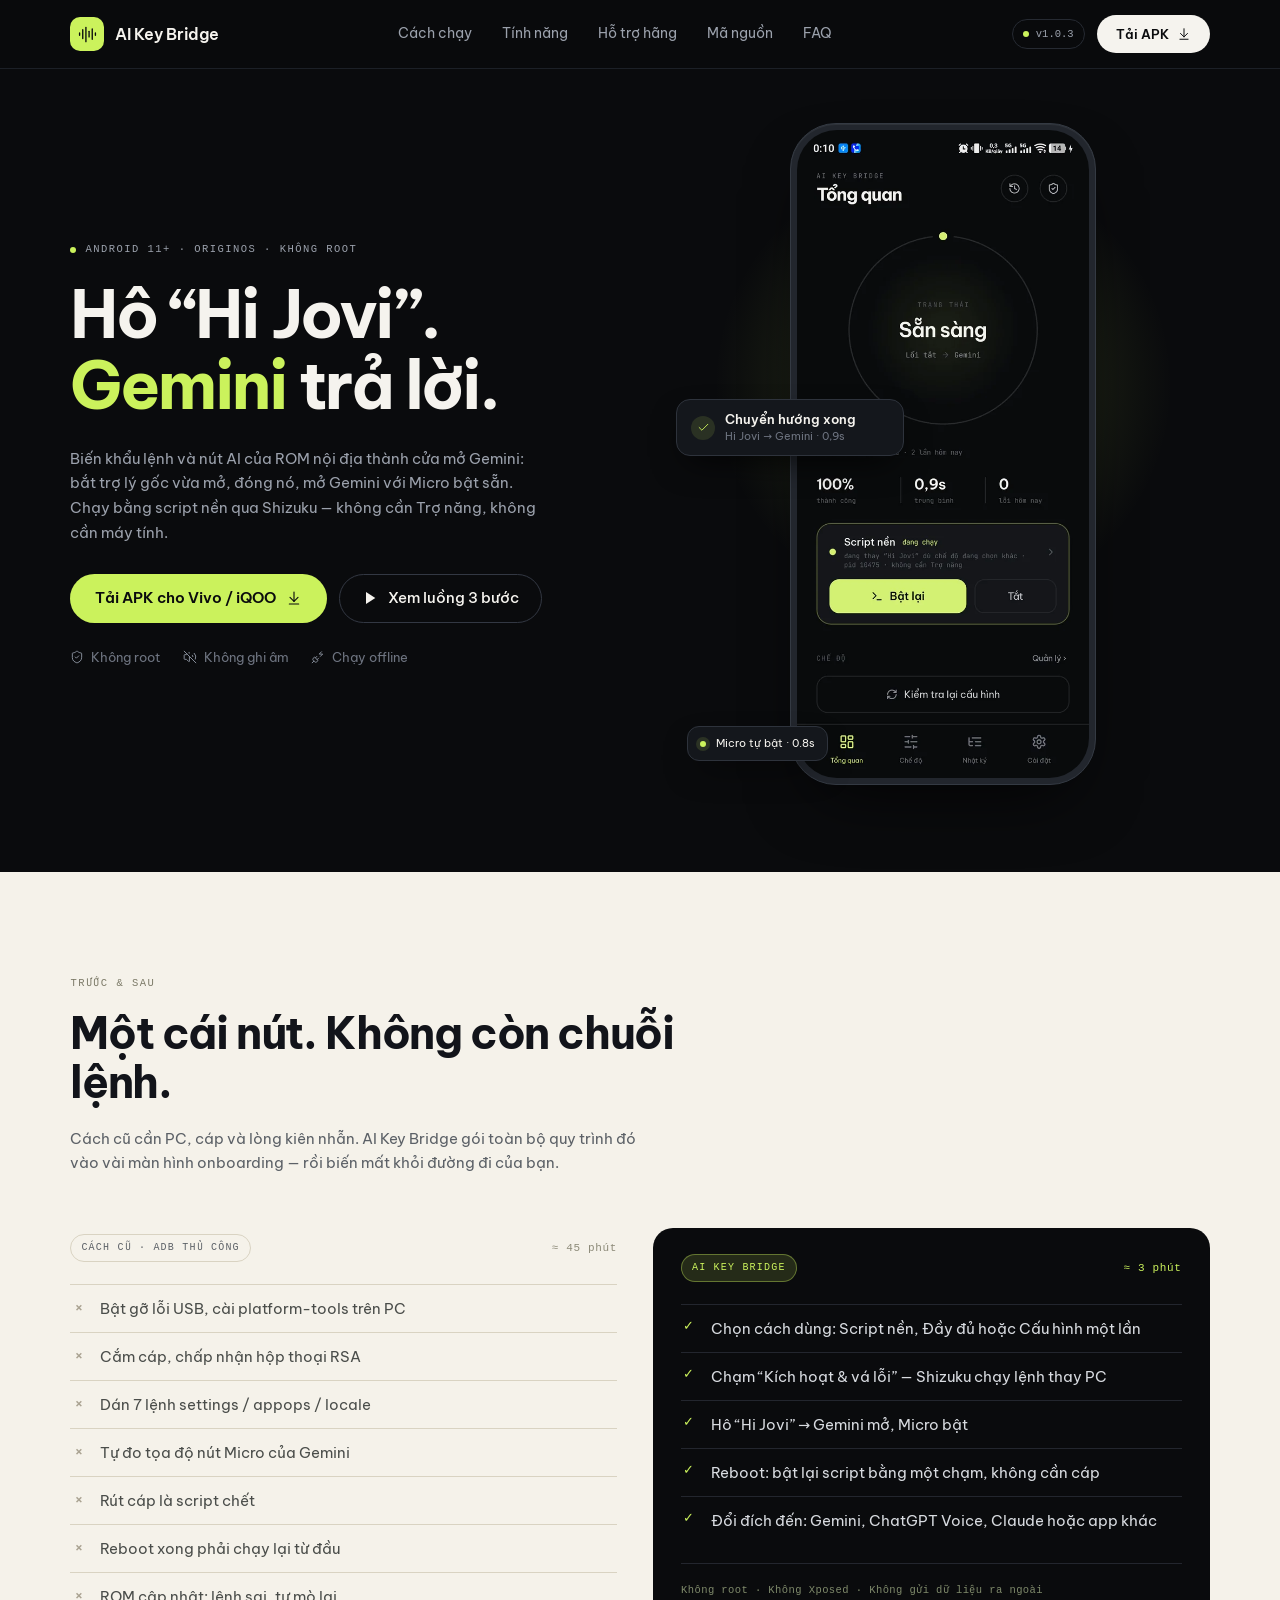
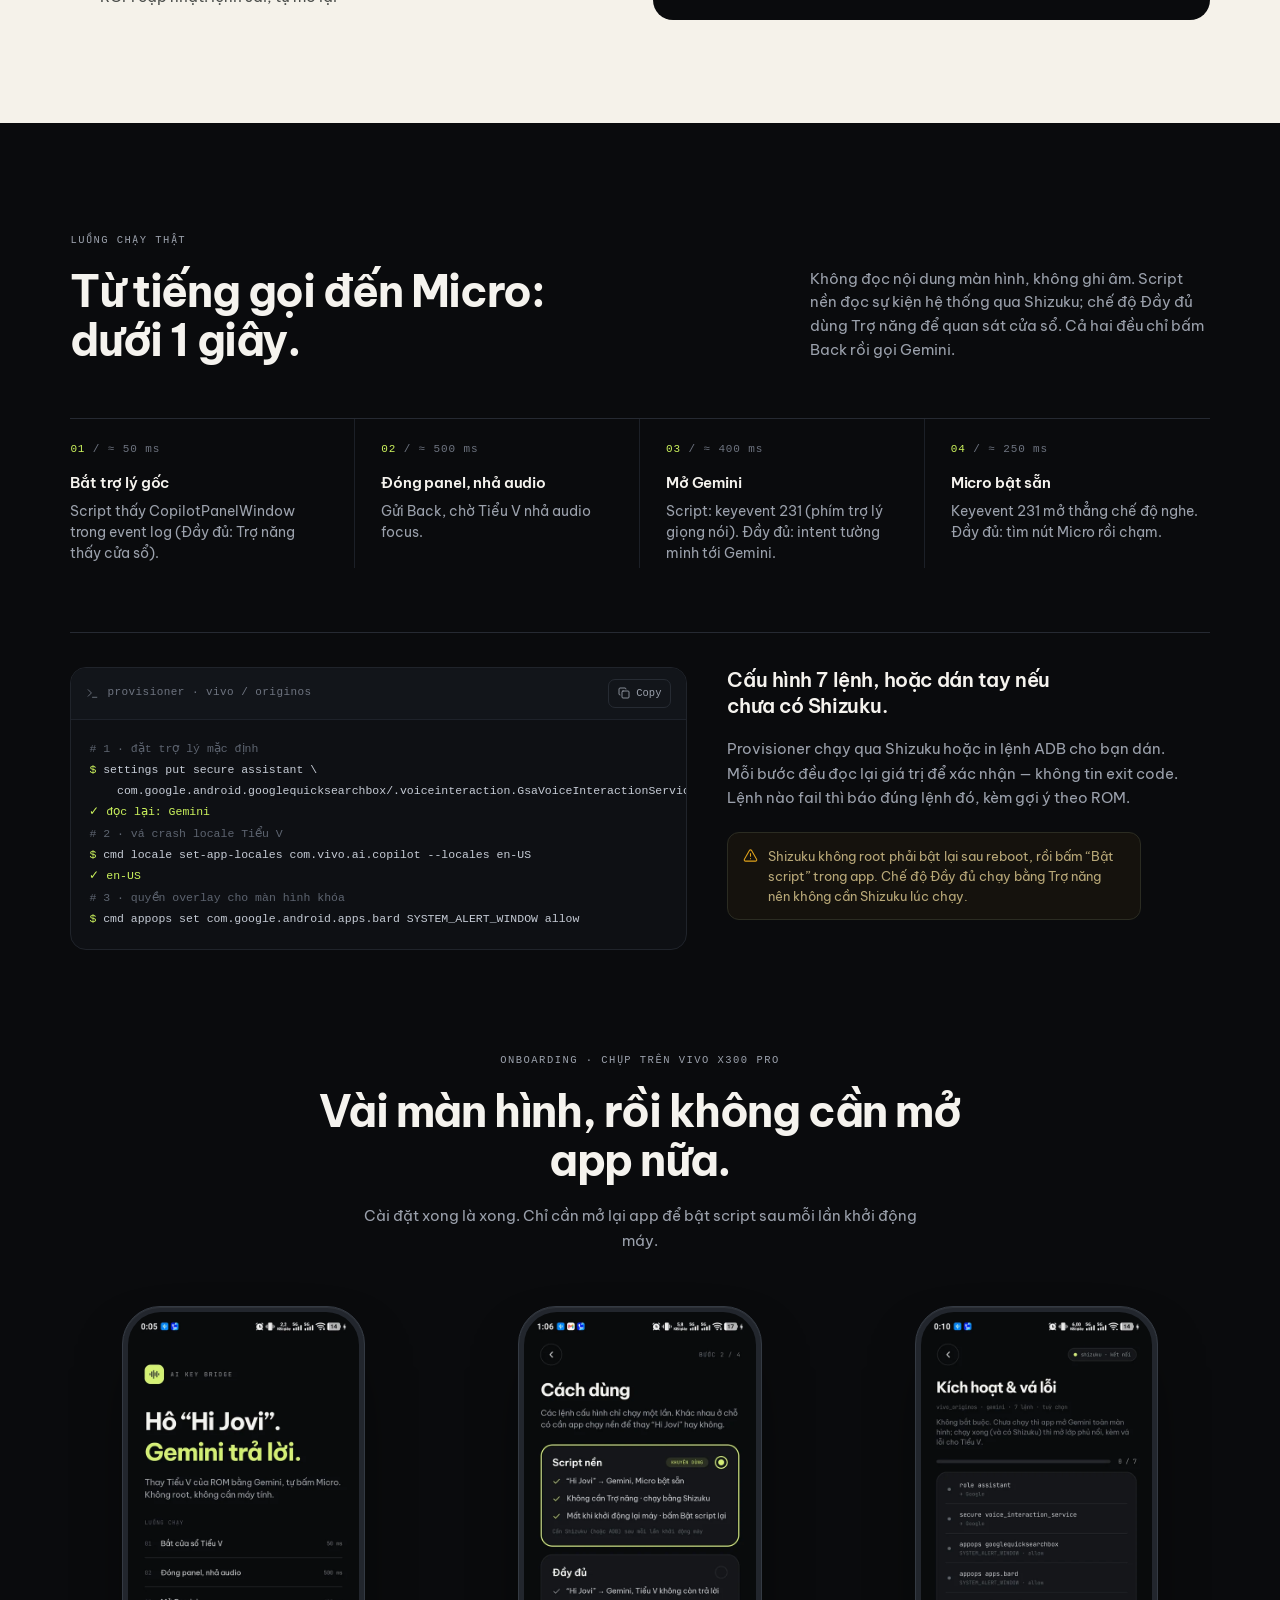
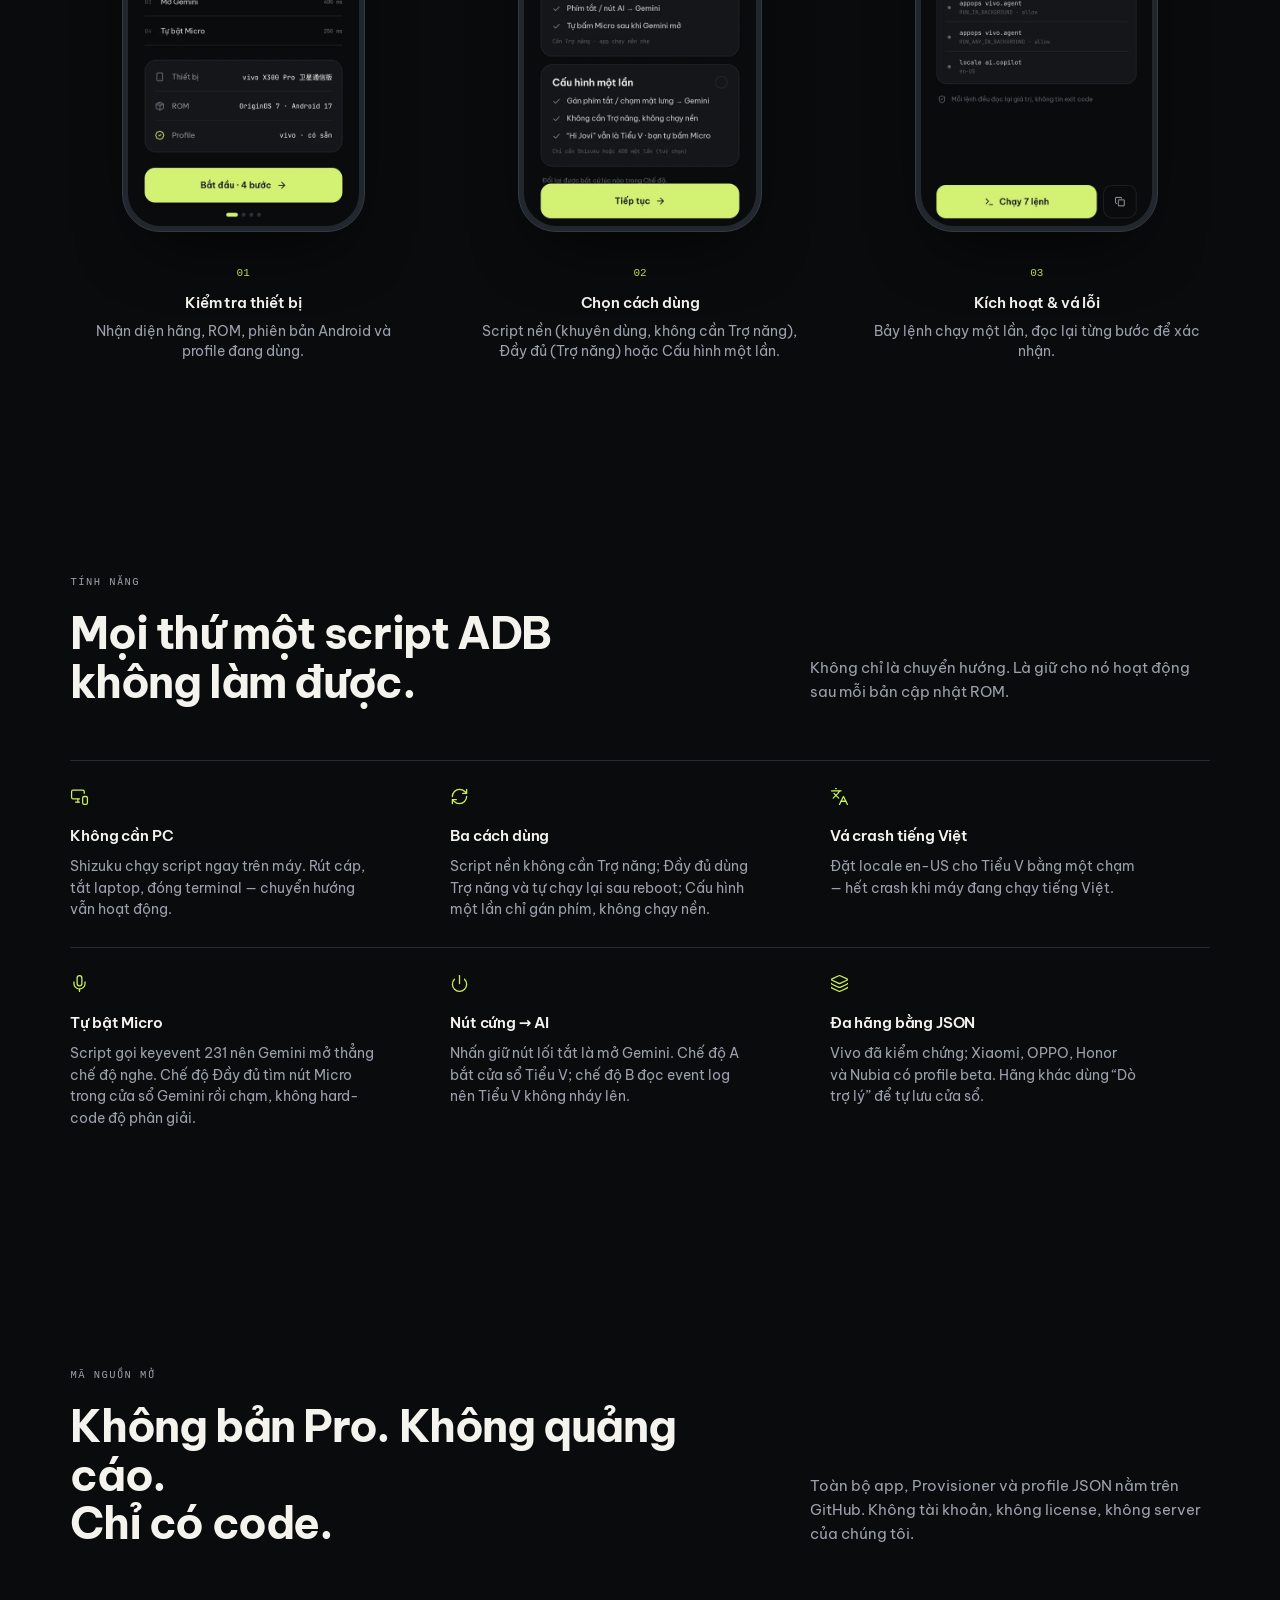
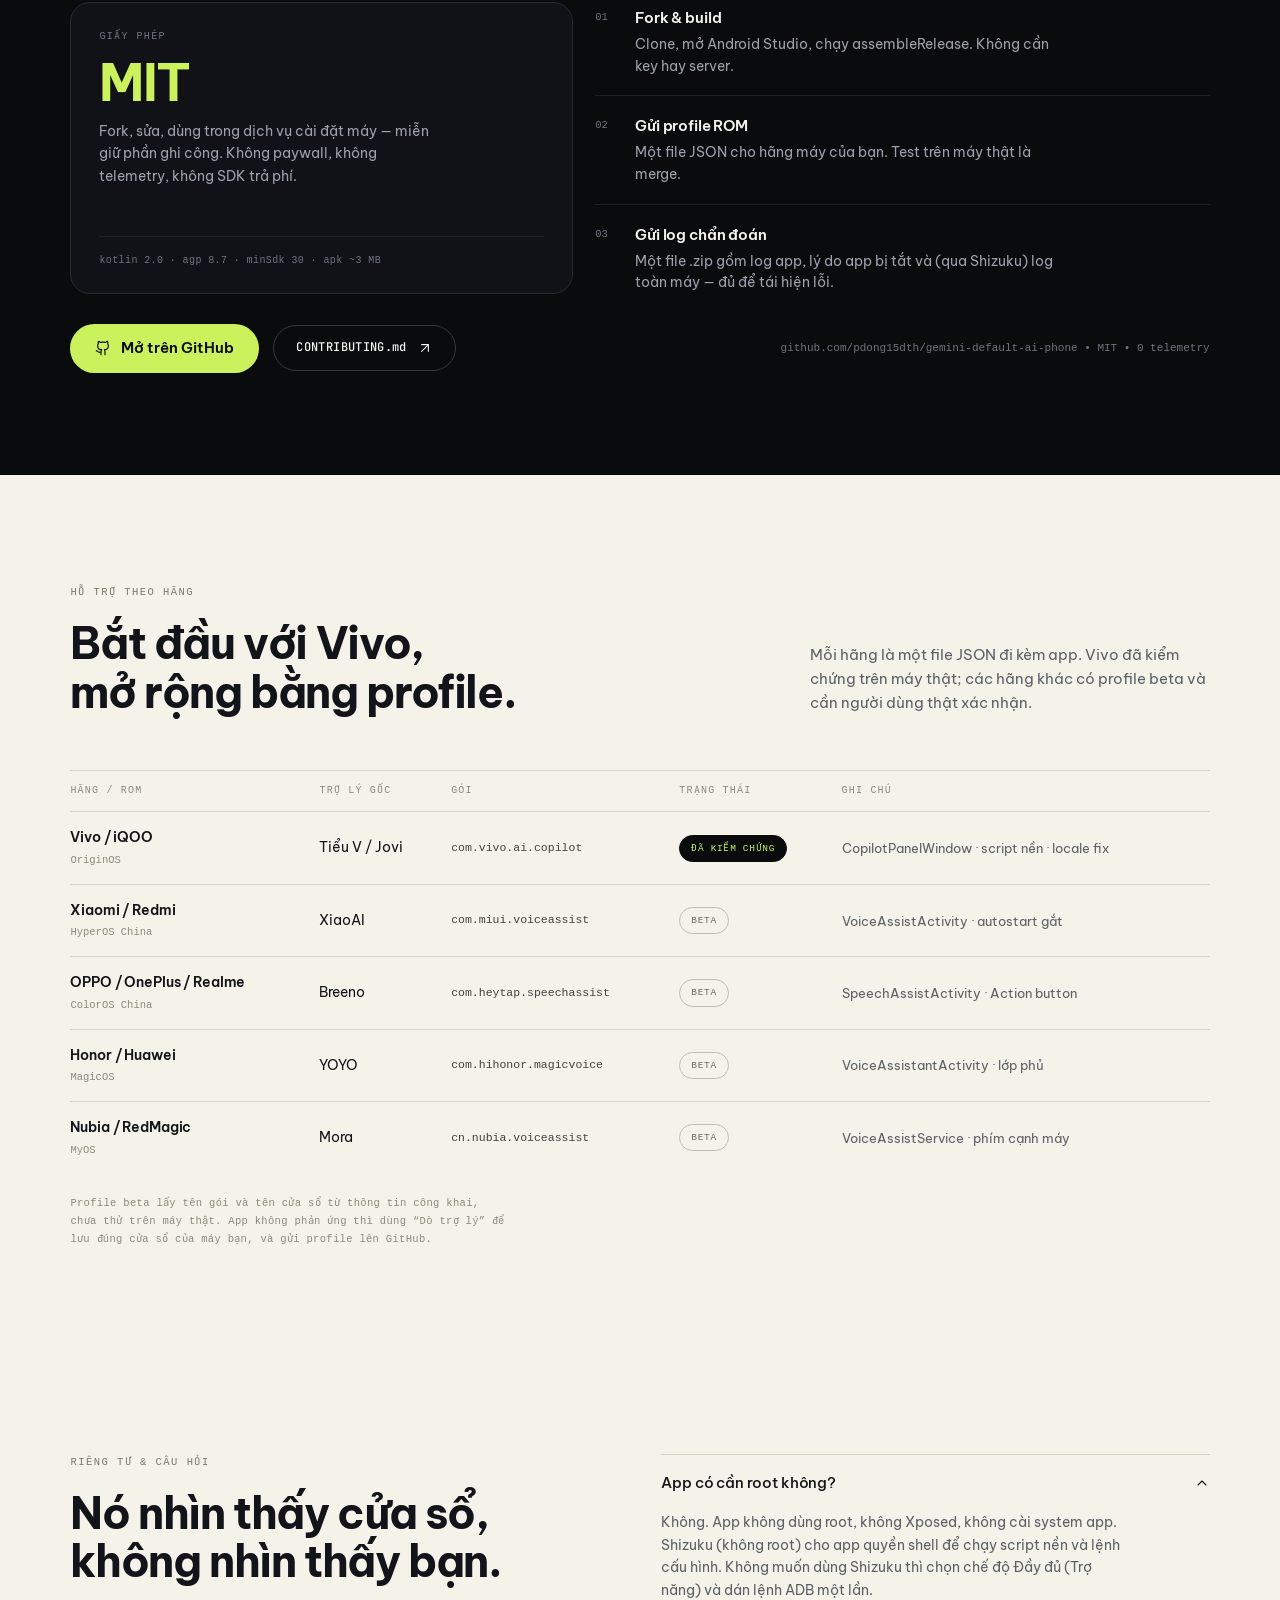
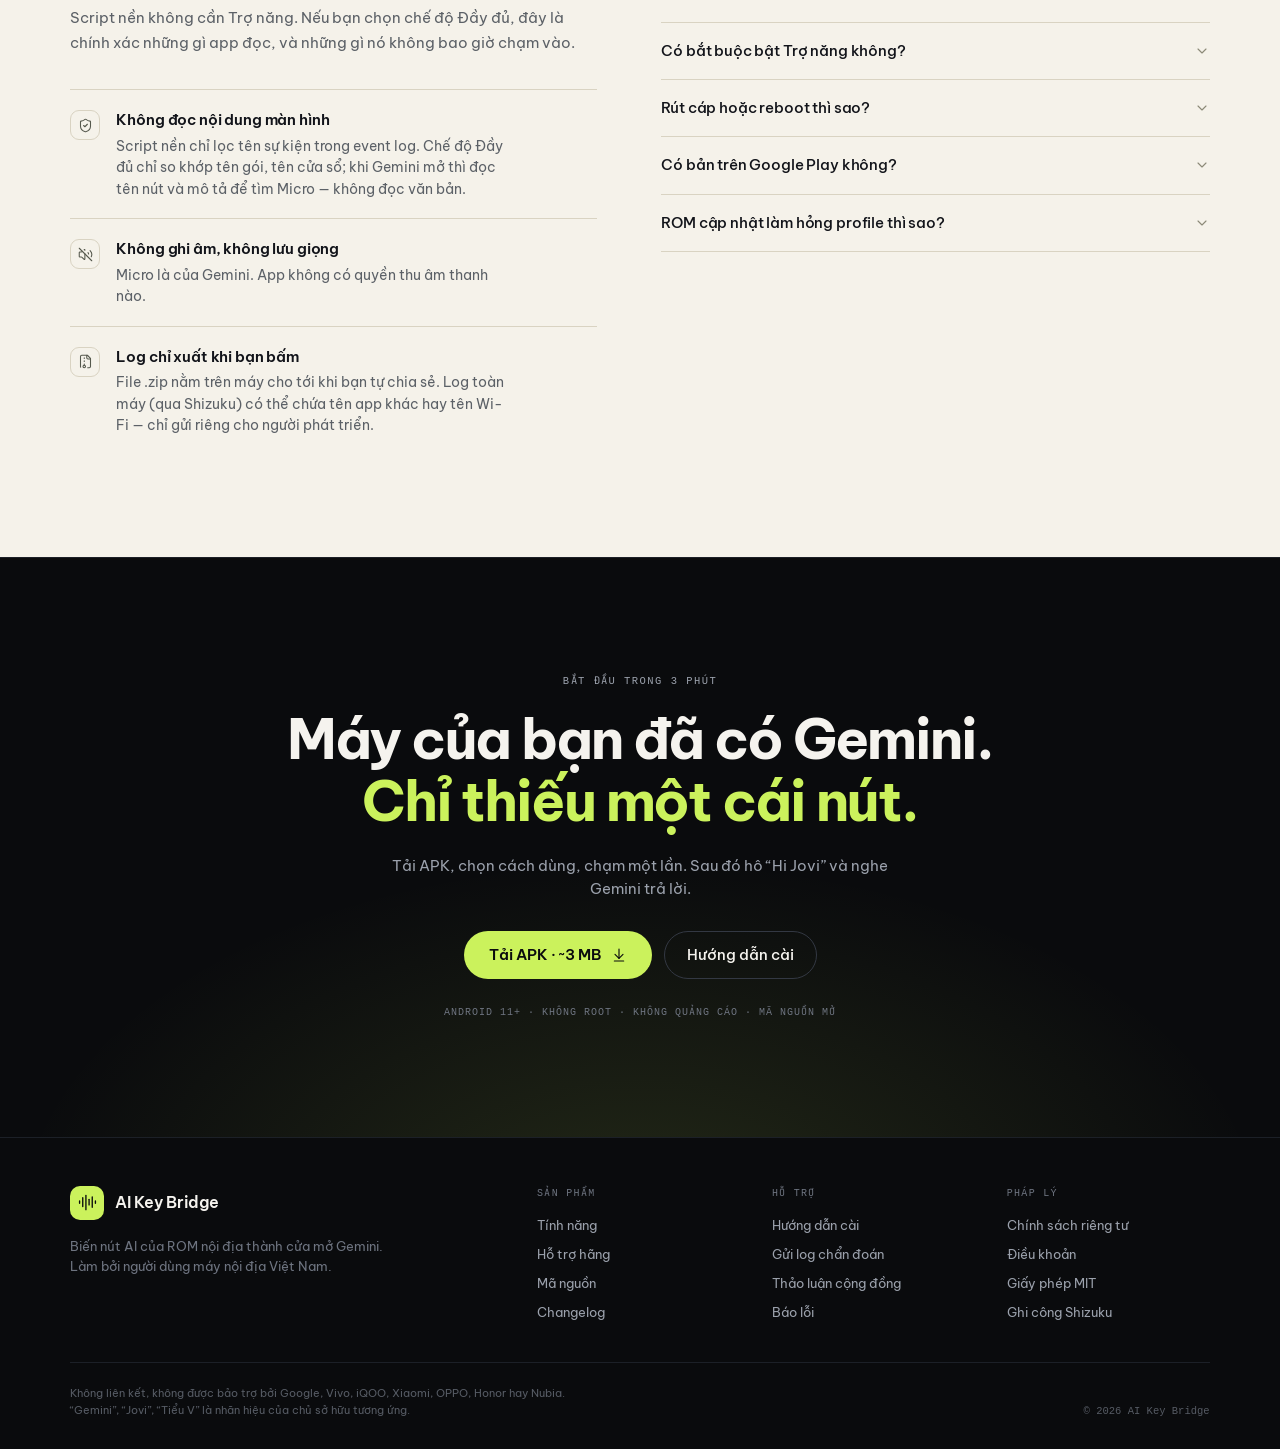
==== commit b0dd3eaf: "Nâng phiên bản lên 1.0.3 Co-Authored-By: Claude Opus 5.5 <noreply@anthropic.com>" ====
--- a/web/index.html
+++ b/web/index.html
@@ -76,7 +76,7 @@
     </nav>
 
     <div class="nav__right">
-      <span class="version"><span class="dot" aria-hidden="true"></span>v1.0.2</span>
+      <span class="version"><span class="dot" aria-hidden="true"></span>v1.0.3</span>
       <a class="btn btn--light btn--sm" href="https://github.com/pdong15dth/gemini-default-ai-phone/releases/latest/download/ai-key-bridge.apk">
         Tải APK <svg class="i" aria-hidden="true"><use href="#i-arrow-down-to-line"/></svg>
       </a>
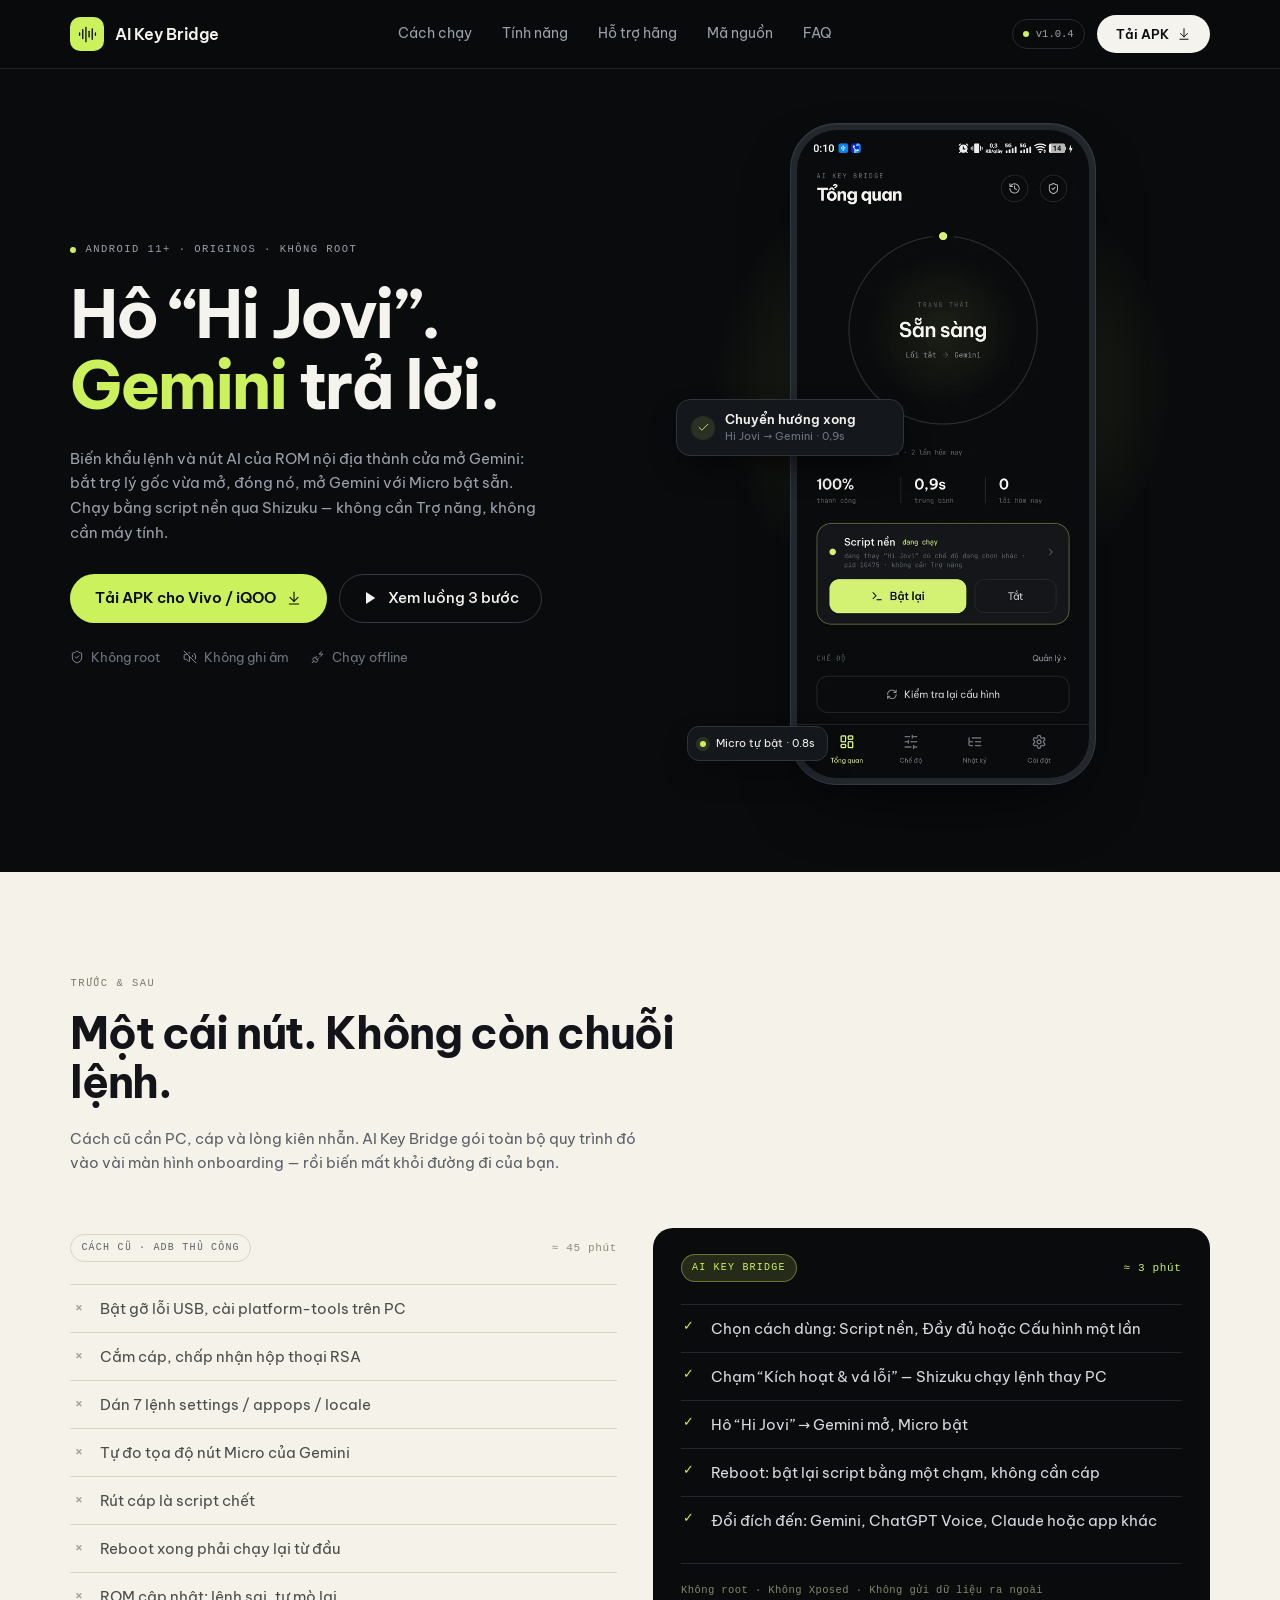
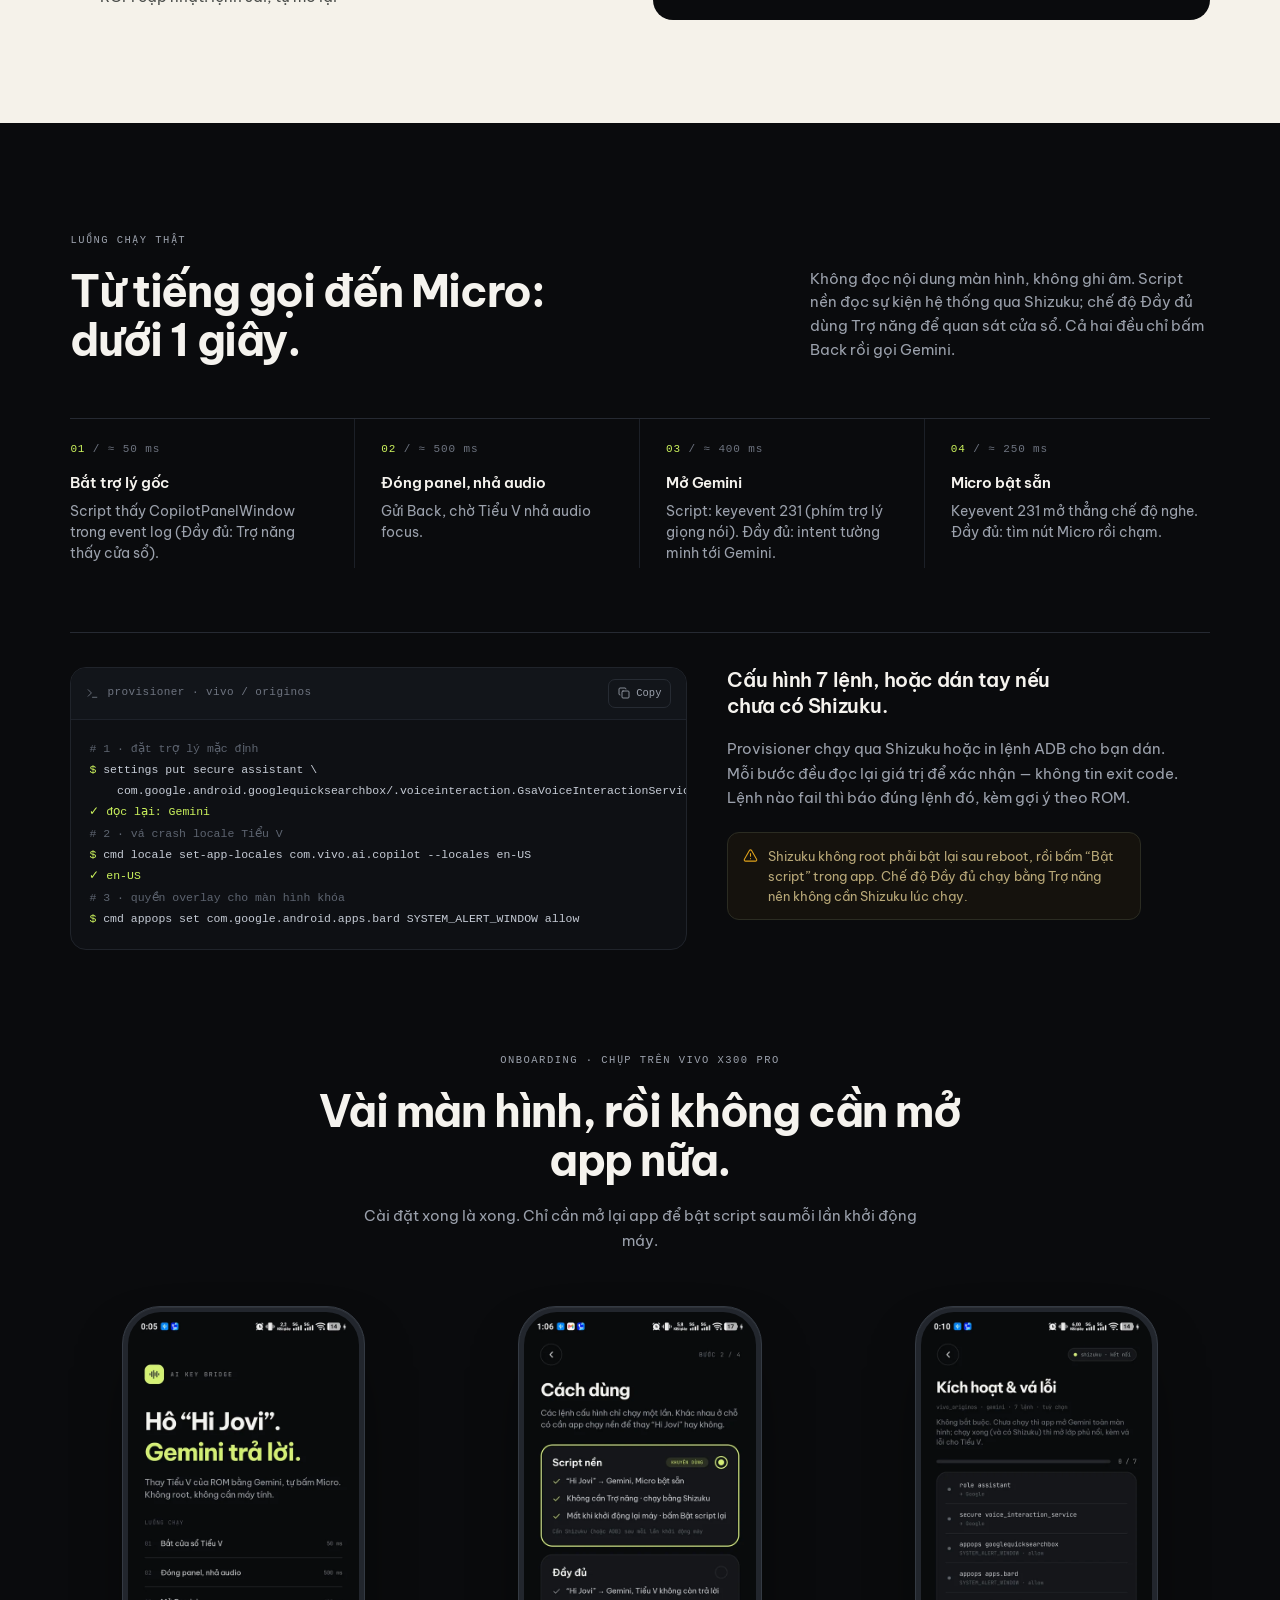
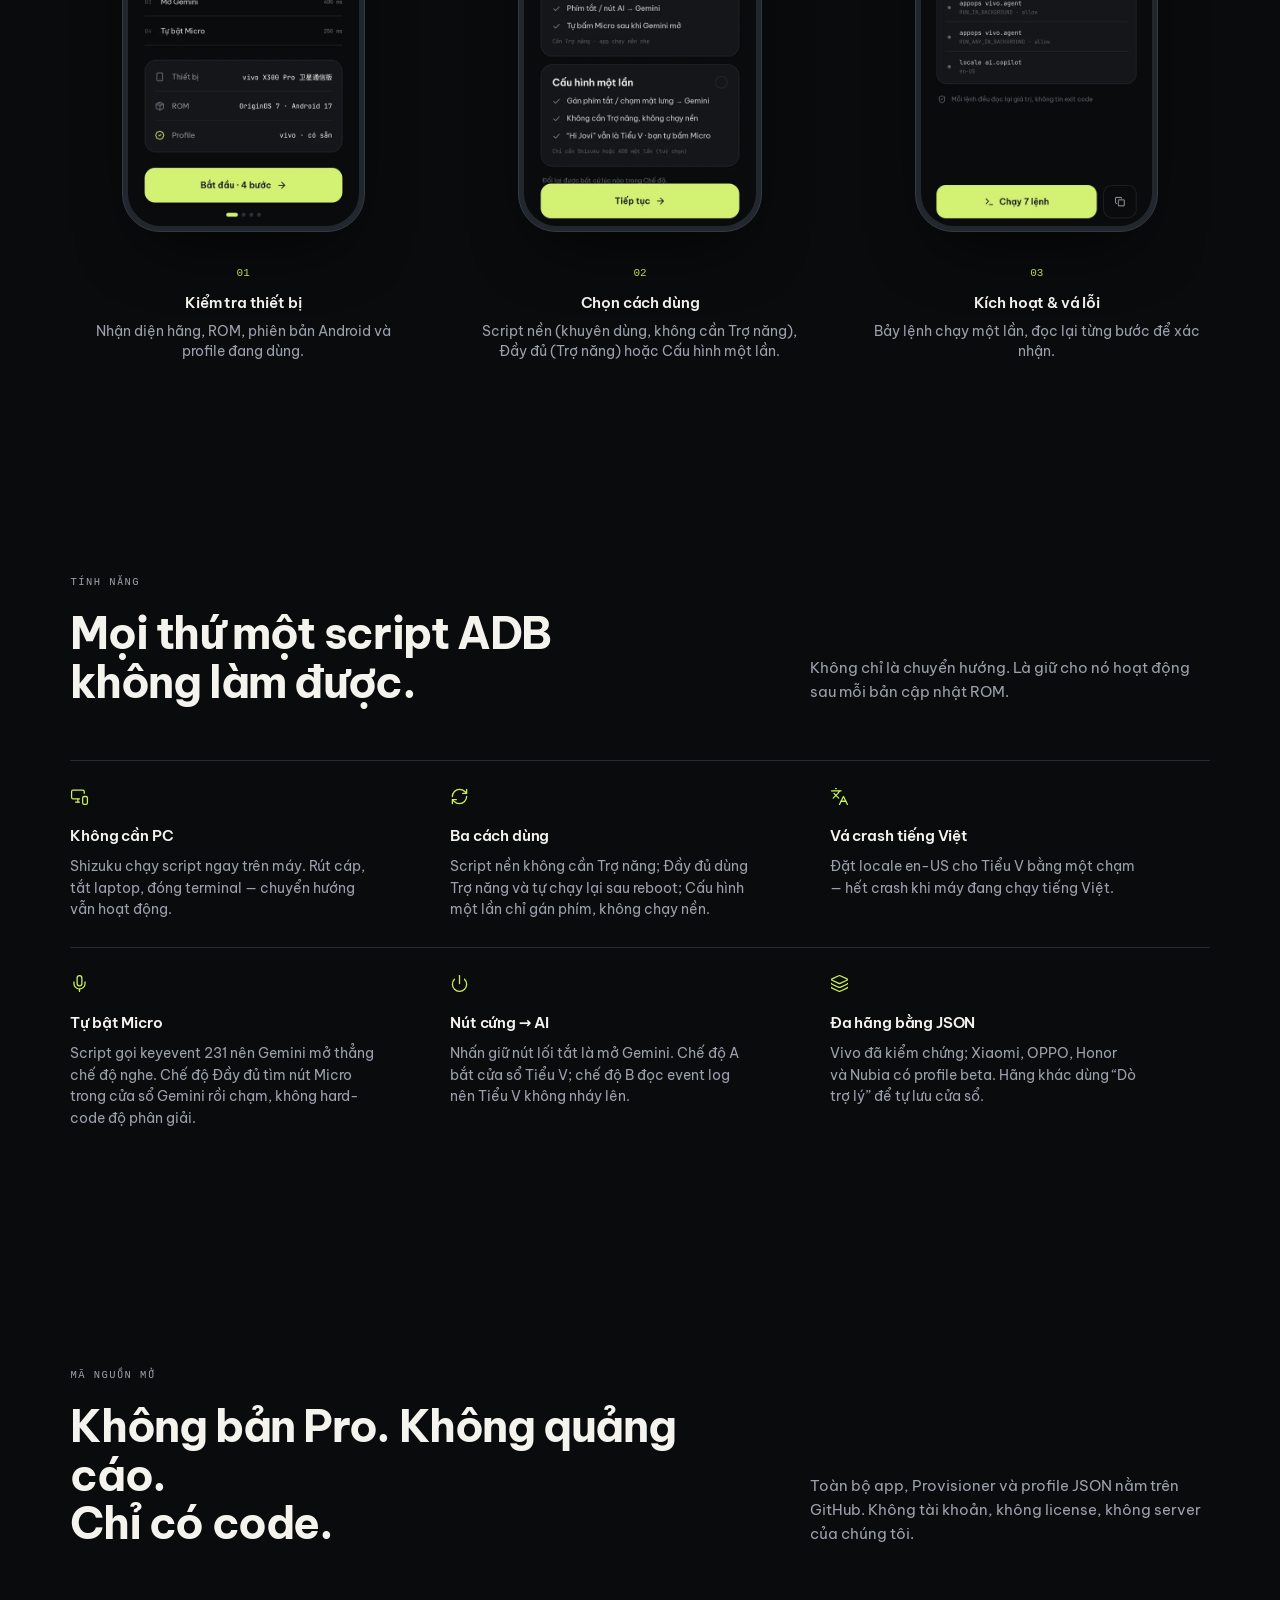
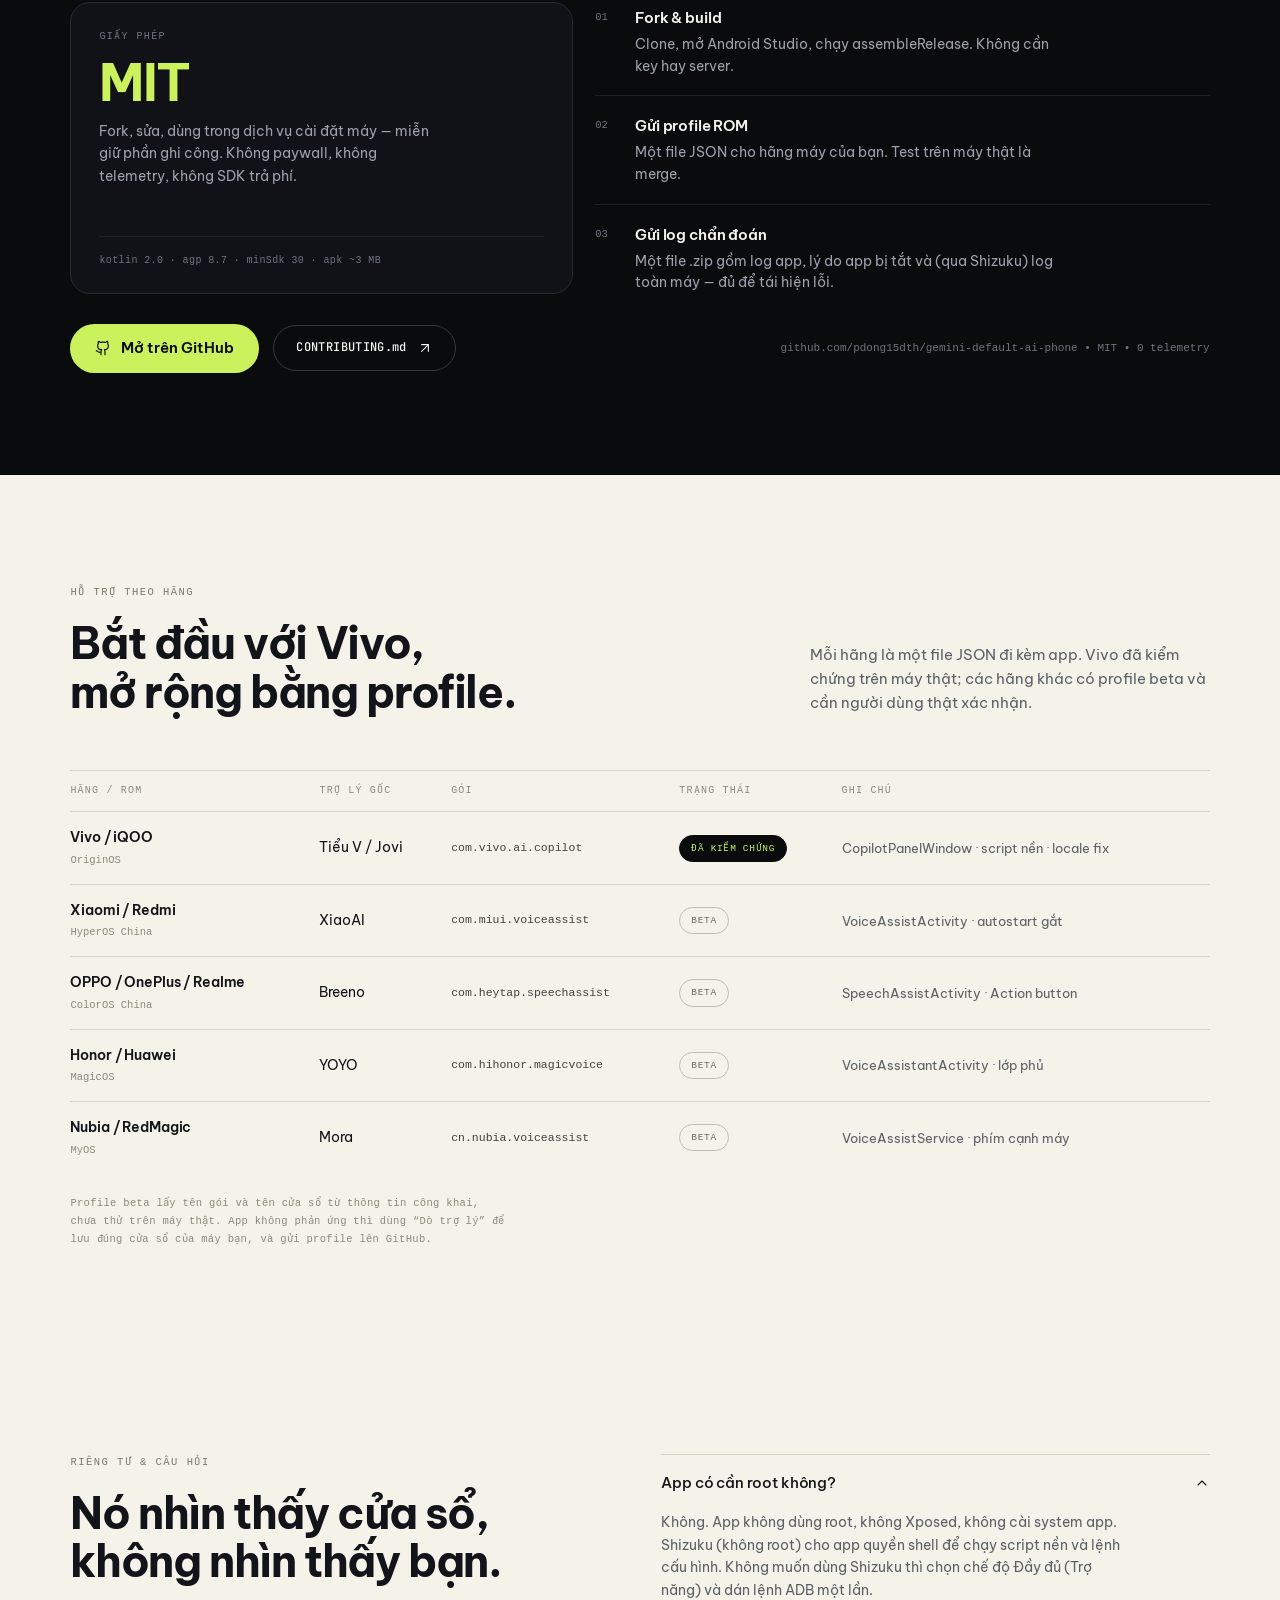
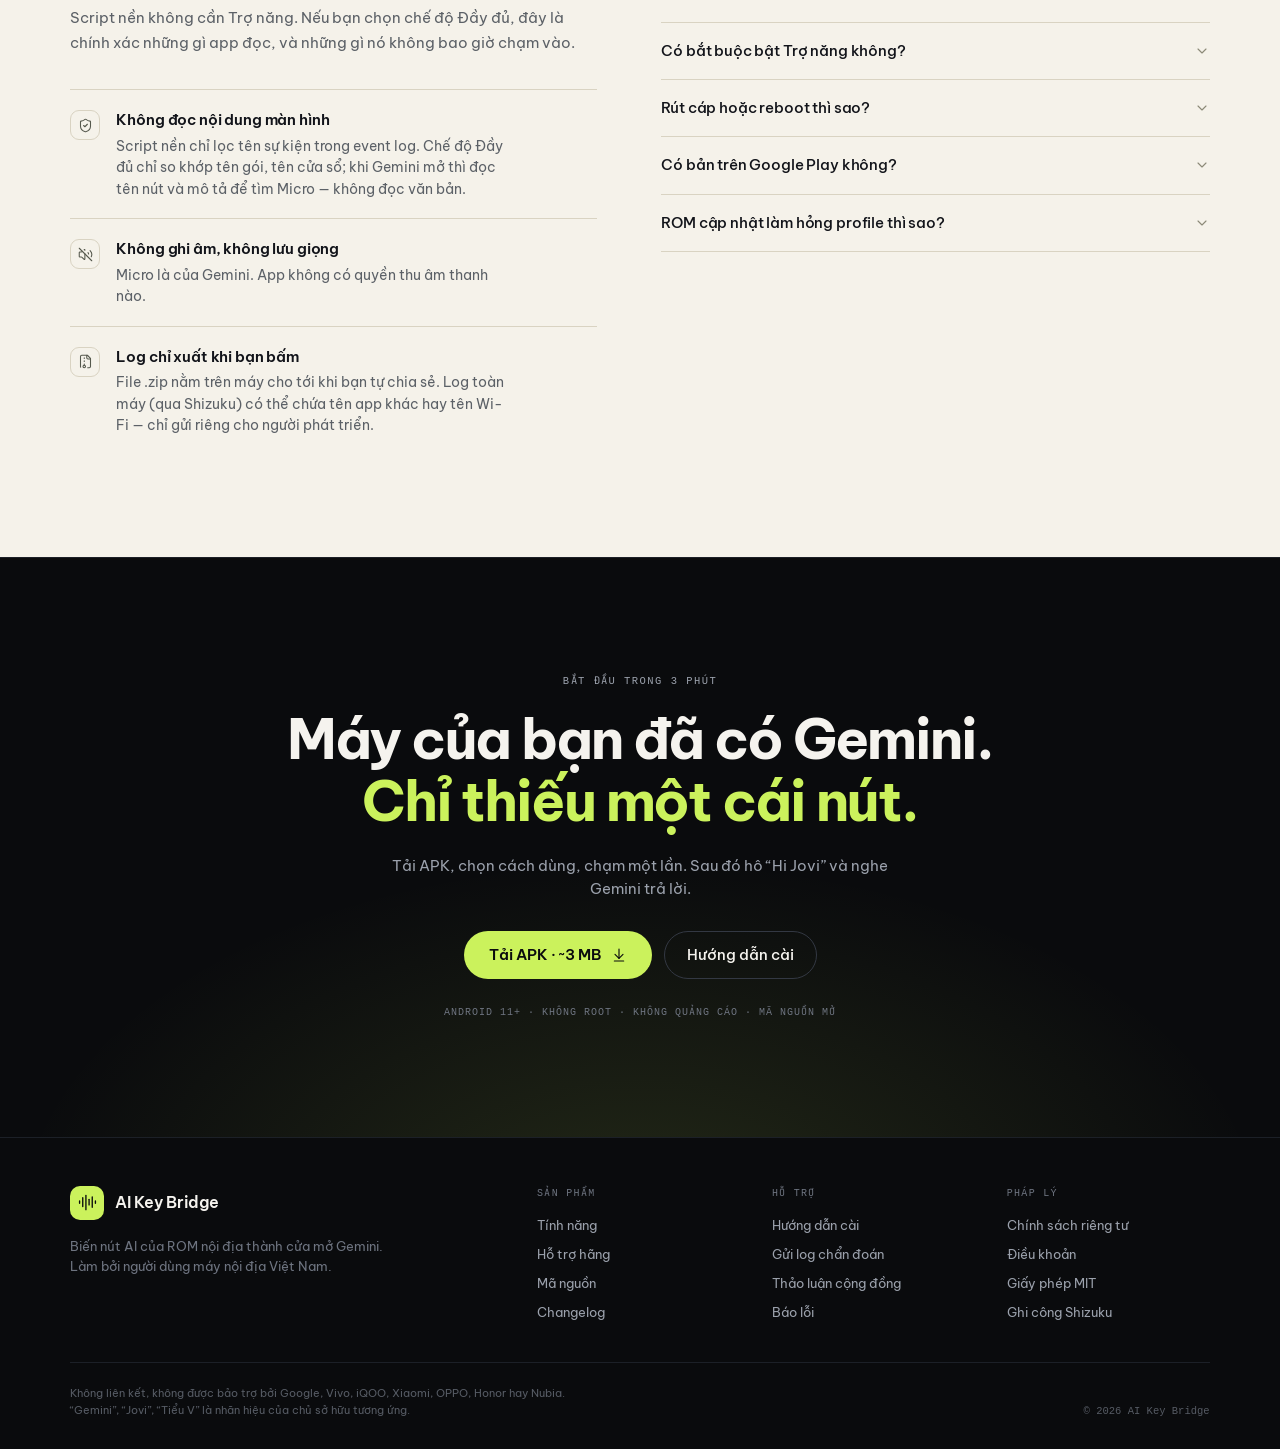
==== commit bf637c96: "Sửa lỗi Shizuku, mở Gemini nền trên HyperOS và xuất log .zip (v1.0.4)" ====
--- a/web/index.html
+++ b/web/index.html
@@ -76,7 +76,7 @@
     </nav>
 
     <div class="nav__right">
-      <span class="version"><span class="dot" aria-hidden="true"></span>v1.0.3</span>
+      <span class="version"><span class="dot" aria-hidden="true"></span>v1.0.4</span>
       <a class="btn btn--light btn--sm" href="https://github.com/pdong15dth/gemini-default-ai-phone/releases/latest/download/ai-key-bridge.apk">
         Tải APK <svg class="i" aria-hidden="true"><use href="#i-arrow-down-to-line"/></svg>
       </a>
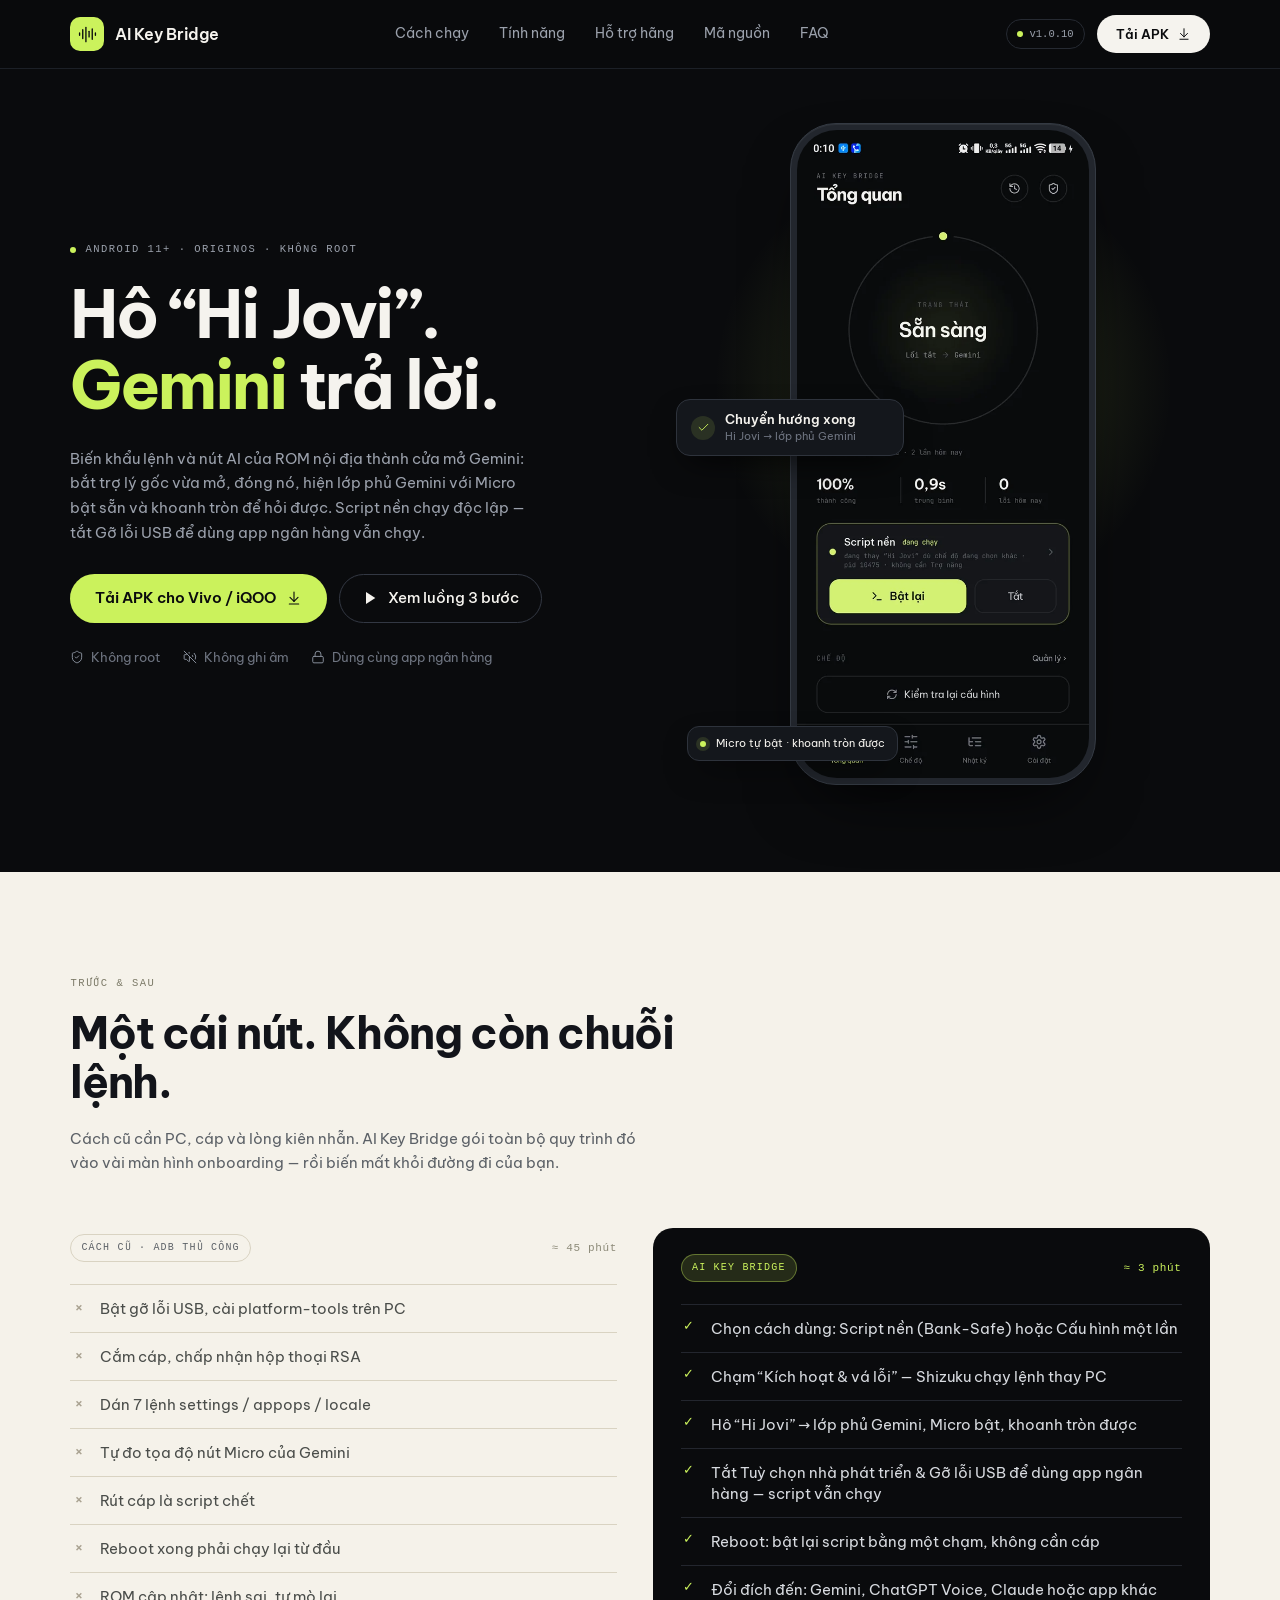
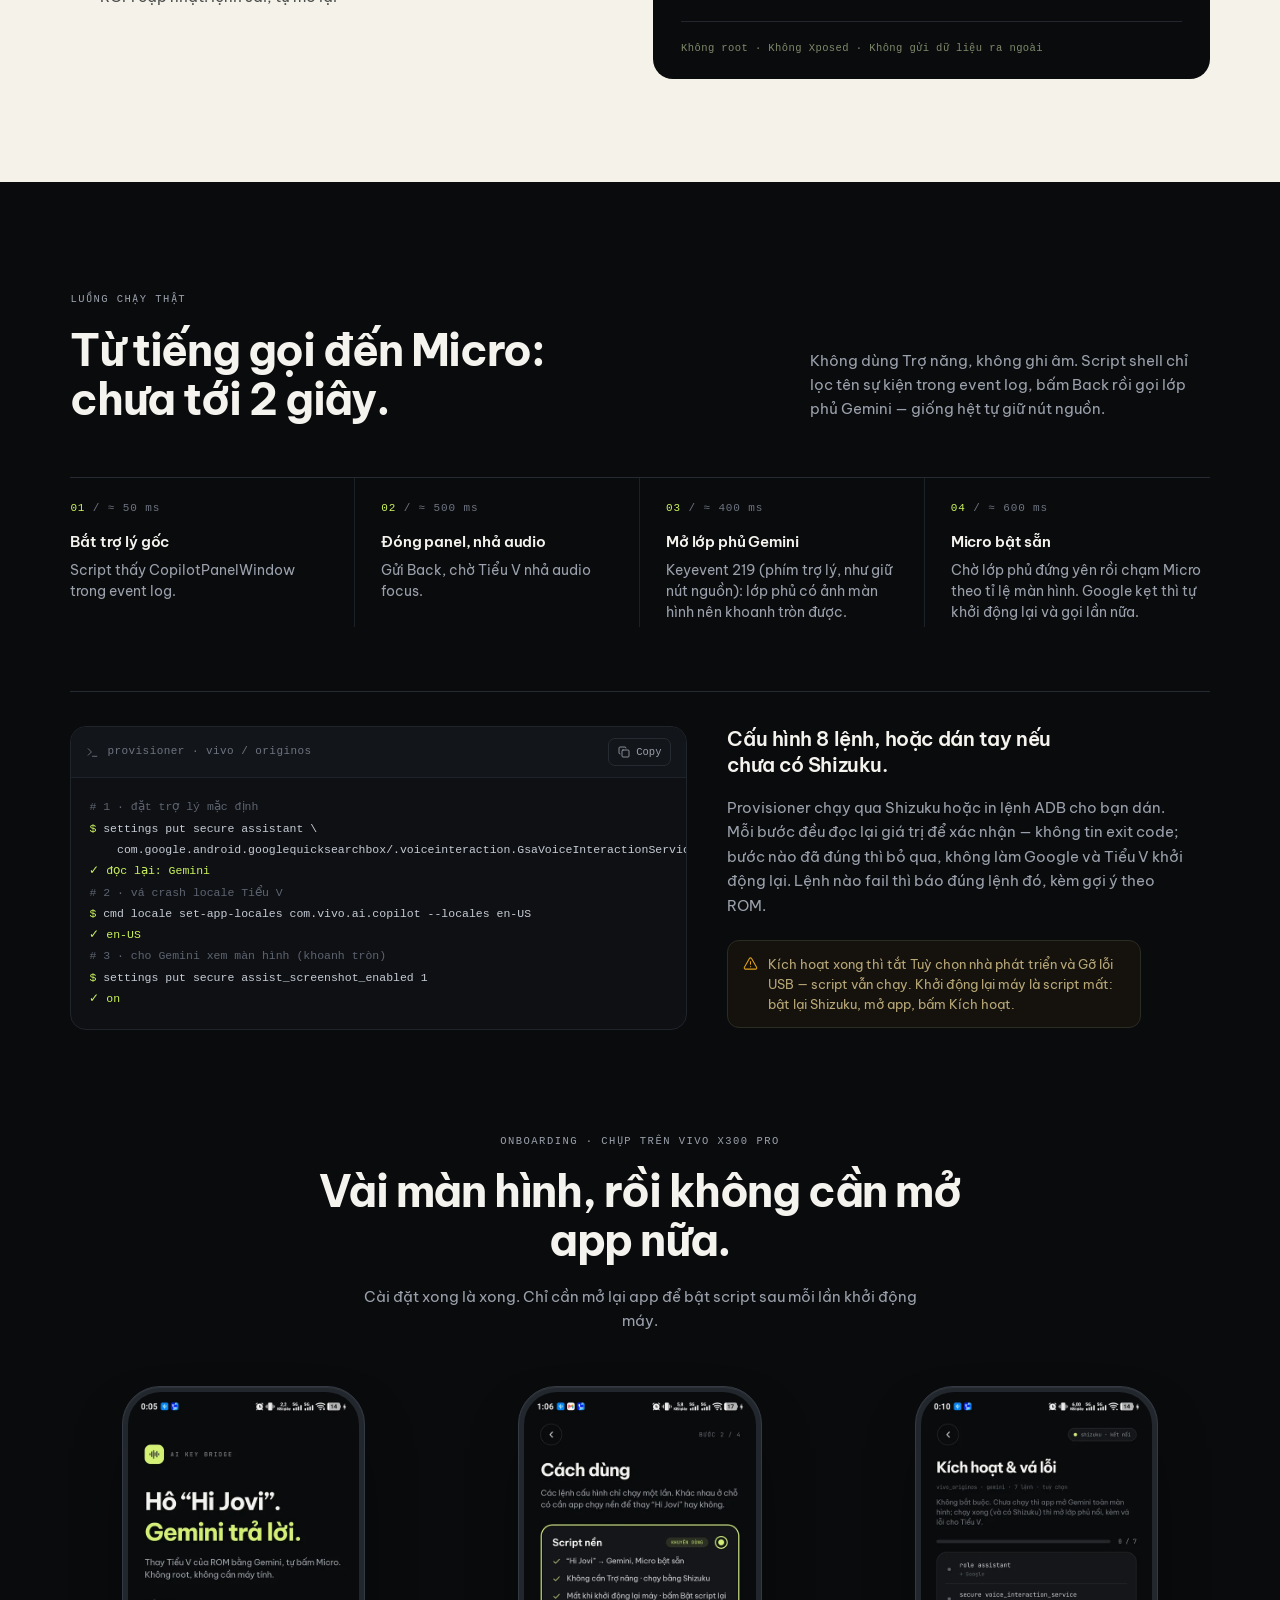
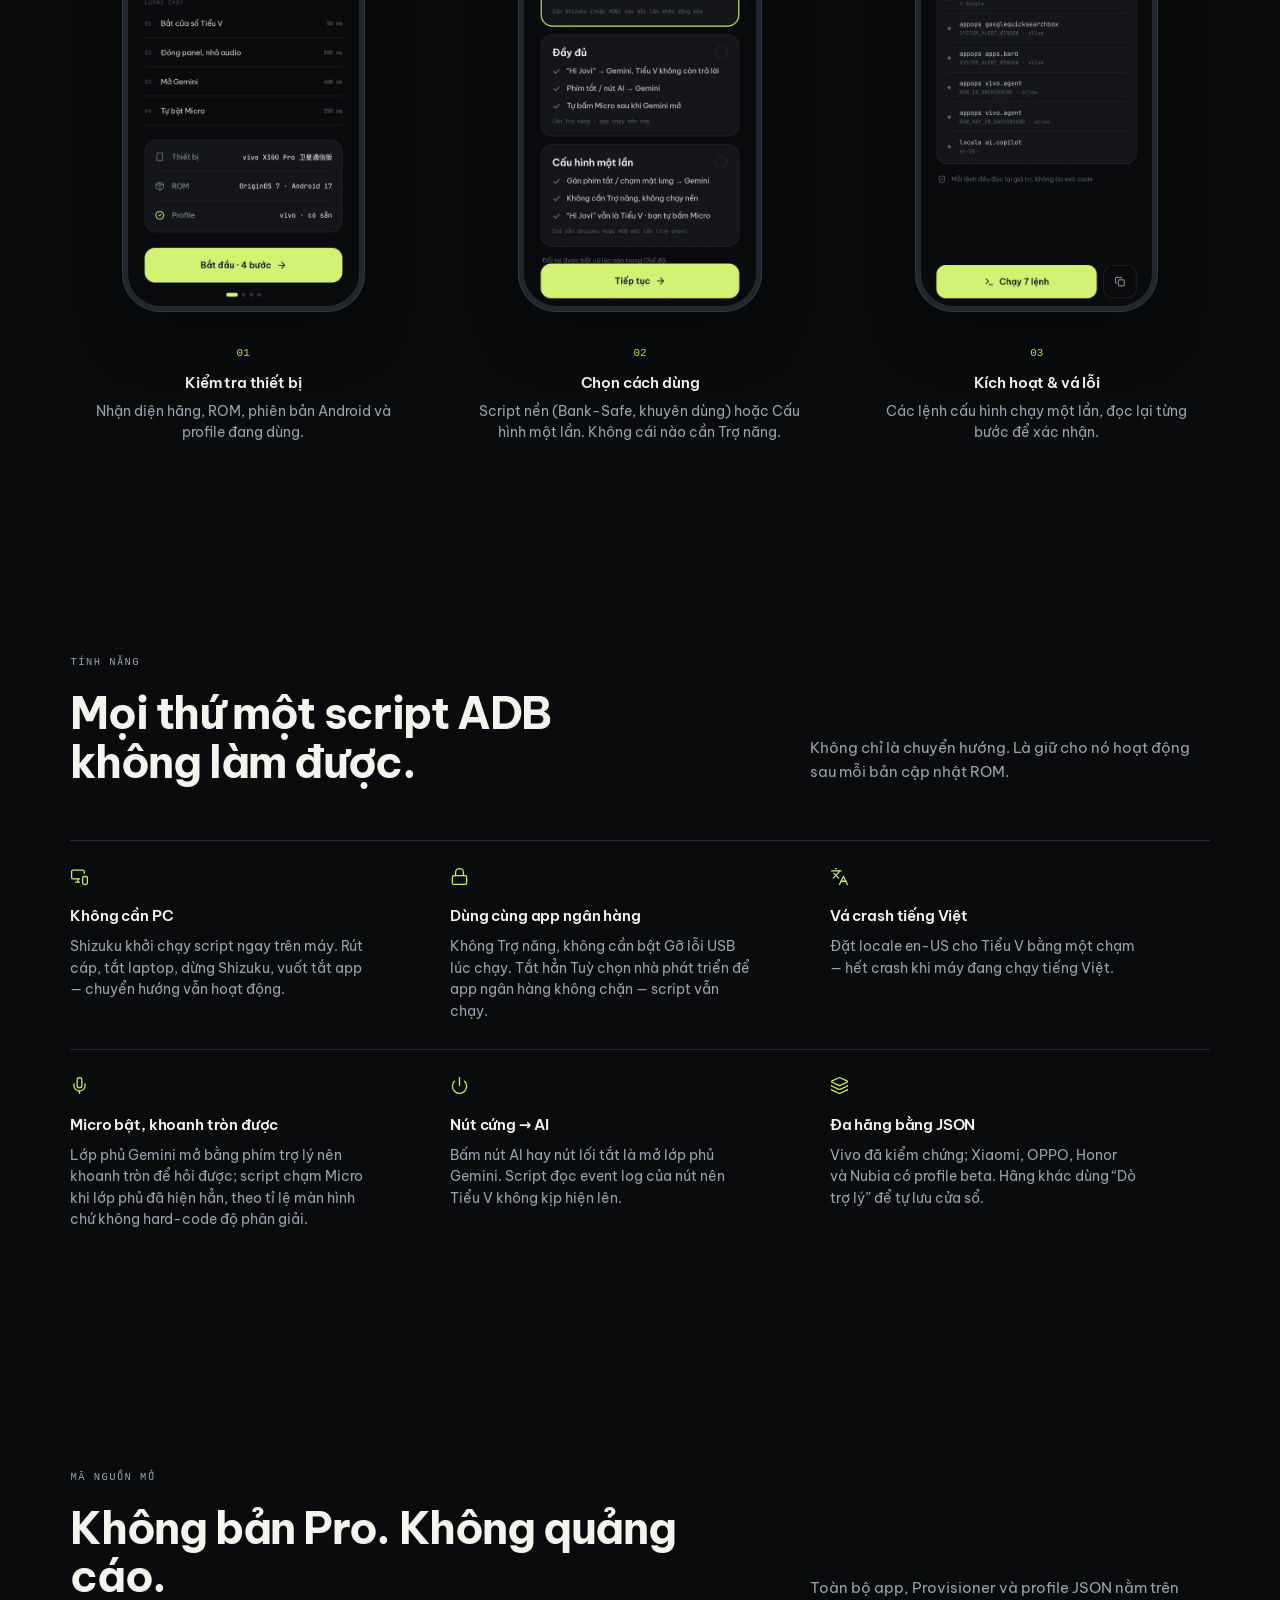
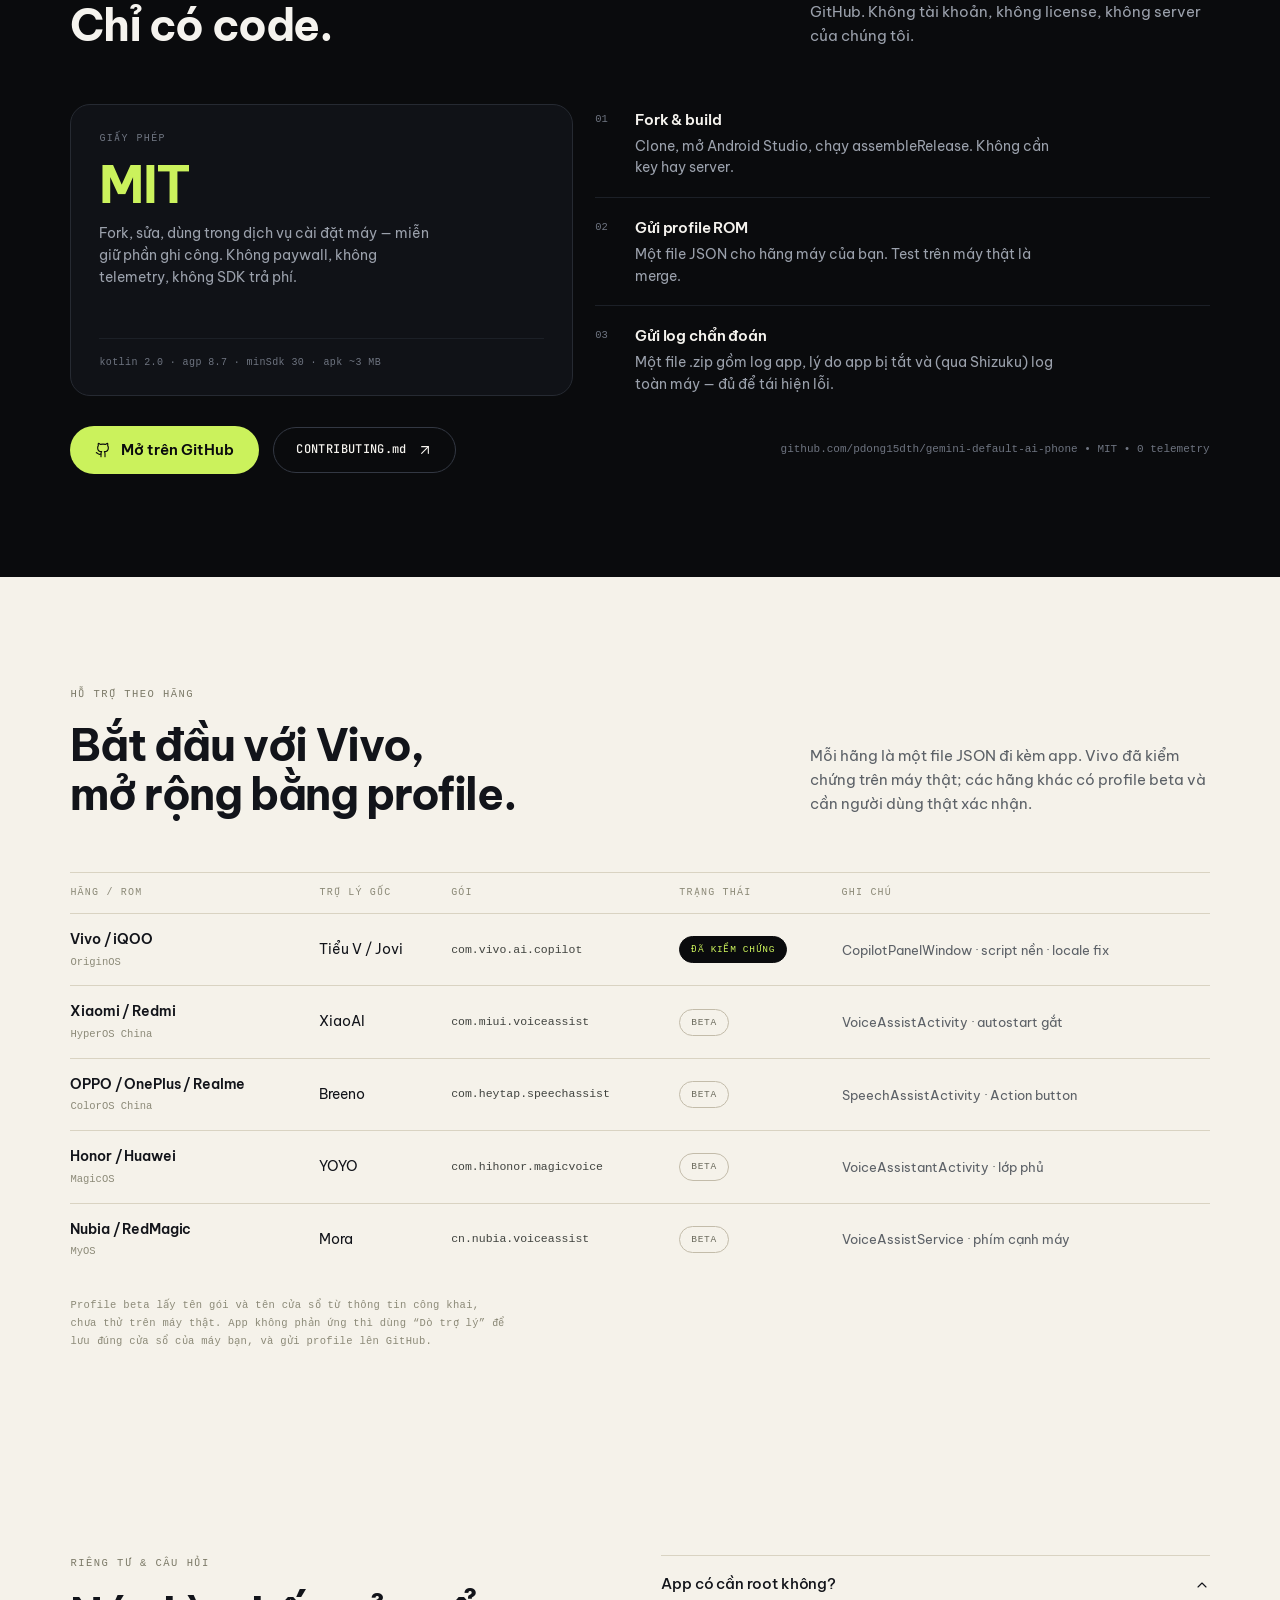
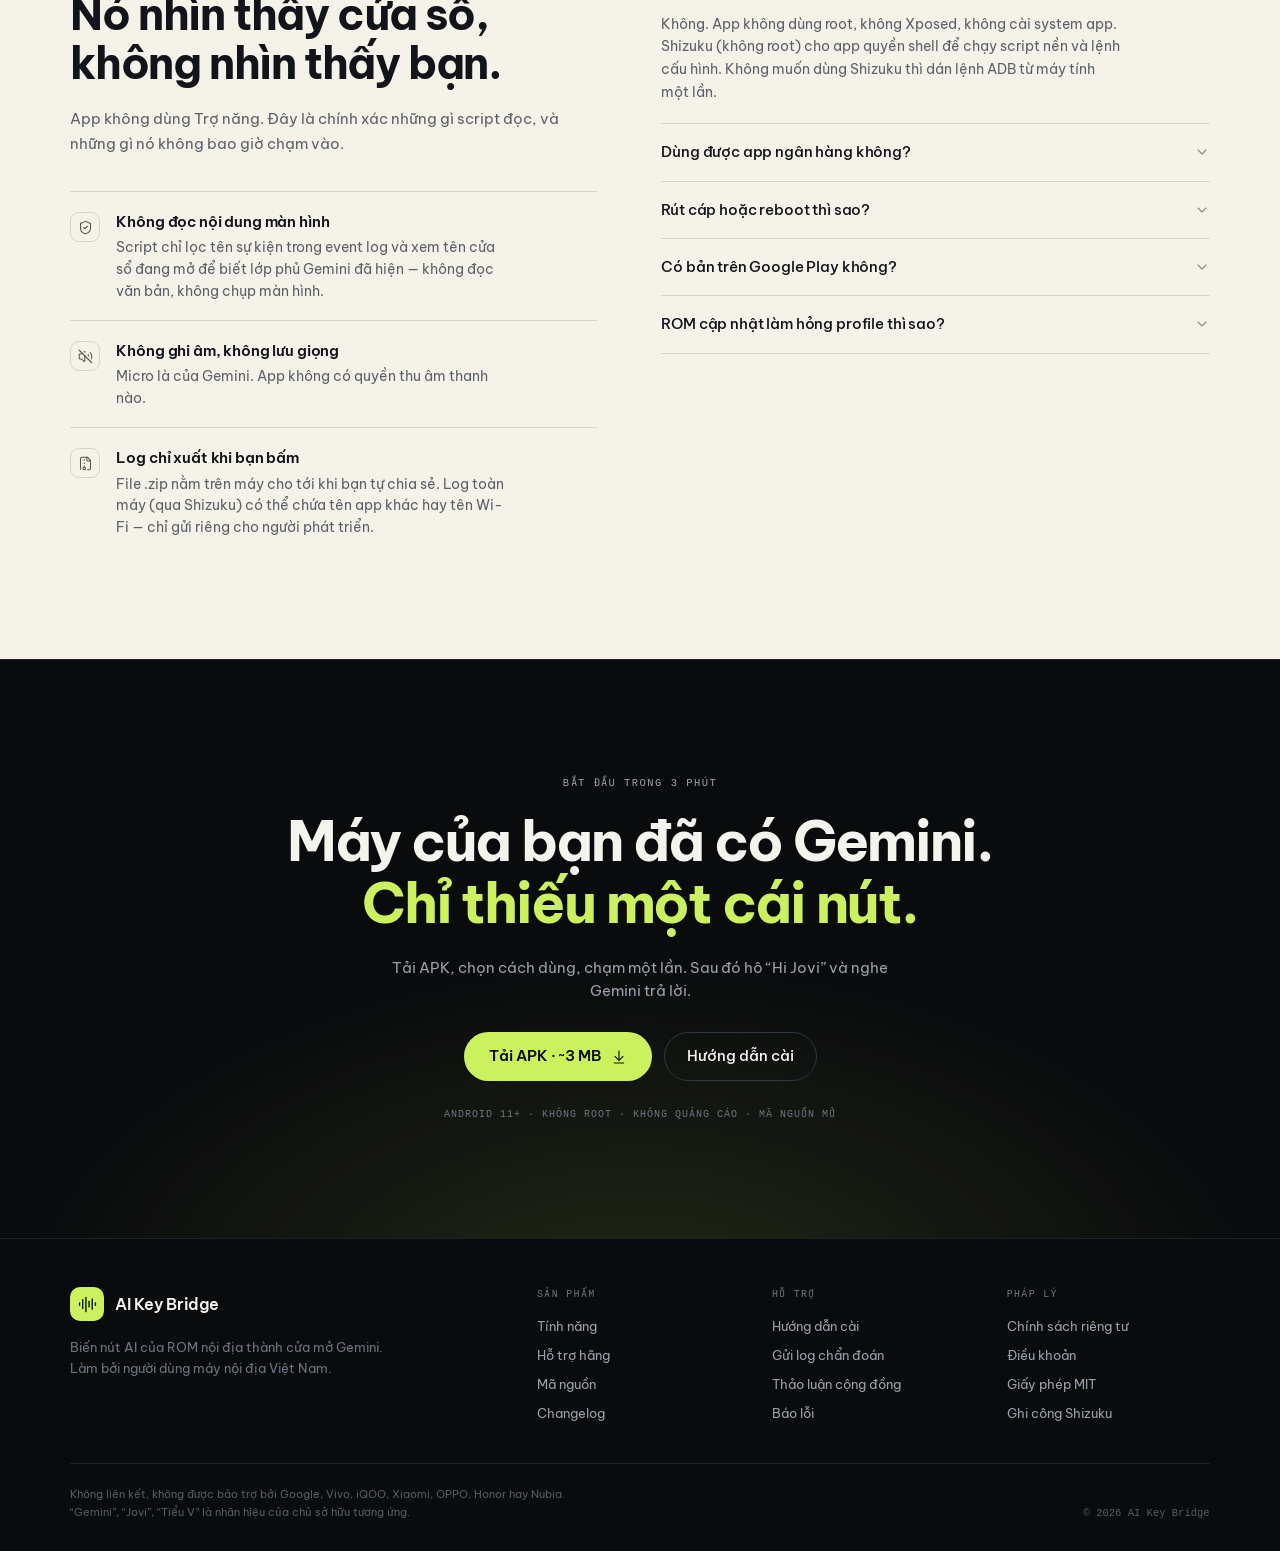
==== commit 2c0e8a27: "Cập nhật landing page và chính sách riêng tư cho bản 1.0.10 Bỏ chế độ Đầy đủ (Trợ năng), mở lớp phủ " ====
--- a/web/index.html
+++ b/web/index.html
@@ -4,14 +4,14 @@
 <meta charset="utf-8">
 <meta name="viewport" content="width=device-width, initial-scale=1">
 <title>AI Key Bridge — Hô “Hi Jovi”, Gemini trả lời</title>
-<meta name="description" content="Biến khẩu lệnh và nút AI của ROM nội địa thành cửa mở Gemini. Script nền qua Shizuku hoặc Trợ năng, không cần PC, không root. Mã nguồn mở MIT, Android 11+.">
+<meta name="description" content="Hô “Hi Jovi” là hiện lớp phủ Gemini đang nghe, khoanh tròn để hỏi được. Script nền qua Shizuku, dùng được cùng app ngân hàng, không cần PC, không root. Mã nguồn mở MIT, Android 11+.">
 <meta name="color-scheme" content="dark">
 <meta name="theme-color" content="#0A0B0D">
 <link rel="canonical" href="https://pdong15dth.github.io/gemini-default-ai-phone/">
 <meta property="og:type" content="website">
 <meta property="og:locale" content="vi_VN">
 <meta property="og:title" content="AI Key Bridge — Hô “Hi Jovi”, Gemini trả lời">
-<meta property="og:description" content="Cấu hình một lần. Chạy độc lập, không cần máy tính, không root. Mã nguồn mở MIT.">
+<meta property="og:description" content="Hô “Hi Jovi”, lớp phủ Gemini trả lời. Dùng được cùng app ngân hàng, không cần máy tính, không root. Mã nguồn mở MIT.">
 <meta property="og:image" content="https://pdong15dth.github.io/gemini-default-ai-phone/assets/shots/og-hero.png">
 <meta property="og:image:width" content="1200">
 <meta property="og:image:height" content="635">
@@ -76,7 +76,7 @@
     </nav>
 
     <div class="nav__right">
-      <span class="version"><span class="dot" aria-hidden="true"></span>v1.0.4</span>
+      <span class="version"><span class="dot" aria-hidden="true"></span>v1.0.10</span>
       <a class="btn btn--light btn--sm" href="https://github.com/pdong15dth/gemini-default-ai-phone/releases/latest/download/ai-key-bridge.apk">
         Tải APK <svg class="i" aria-hidden="true"><use href="#i-arrow-down-to-line"/></svg>
       </a>
@@ -99,7 +99,7 @@
           Hô “Hi Jovi”.<br><span class="accent">Gemini</span> trả lời.
         </h1>
         <p class="hero__sub" data-reveal data-delay="2">
-          Biến khẩu lệnh và nút AI của ROM nội địa thành cửa mở Gemini: bắt trợ lý gốc vừa mở, đóng nó, mở Gemini với Micro bật sẵn. Chạy bằng script nền qua Shizuku — không cần Trợ năng, không cần máy tính.
+          Biến khẩu lệnh và nút AI của ROM nội địa thành cửa mở Gemini: bắt trợ lý gốc vừa mở, đóng nó, hiện lớp phủ Gemini với Micro bật sẵn và khoanh tròn để hỏi được. Script nền chạy độc lập — tắt Gỡ lỗi USB để dùng app ngân hàng vẫn chạy.
         </p>
         <div class="hero__cta" data-reveal data-delay="3">
           <a class="btn btn--accent" href="https://github.com/pdong15dth/gemini-default-ai-phone/releases/latest/download/ai-key-bridge.apk">
@@ -114,7 +114,7 @@
         <ul class="hero__trust" data-reveal data-delay="4">
           <li><svg class="i" aria-hidden="true"><use href="#i-shield-check"/></svg>Không root</li>
           <li><svg class="i" aria-hidden="true"><use href="#i-volume-off"/></svg>Không ghi âm</li>
-          <li><svg class="i" aria-hidden="true"><use href="#i-plug-zap"/></svg>Chạy offline</li>
+          <li><svg class="i" aria-hidden="true"><use href="#i-lock"/></svg>Dùng cùng app ngân hàng</li>
         </ul>
       </div>
 
@@ -132,12 +132,12 @@
           <span class="chip__icon"><svg class="i" aria-hidden="true"><use href="#i-check"/></svg></span>
           <span>
             <b>Chuyển hướng xong</b>
-            <small>Hi Jovi → Gemini · 0,9s</small>
+            <small>Hi Jovi → lớp phủ Gemini</small>
           </span>
         </div>
         <div class="chip chip--mic" aria-hidden="true">
           <span class="chip__dot"></span>
-          <span>Micro tự bật · 0.8s</span>
+          <span>Micro tự bật · khoanh tròn được</span>
         </div>
       </div>
     </div>
@@ -177,9 +177,10 @@
             <span class="compare__time compare__time--accent">≈ 3 phút</span>
           </div>
           <ul class="list-check">
-            <li>Chọn cách dùng: Script nền, Đầy đủ hoặc Cấu hình một lần</li>
+            <li>Chọn cách dùng: Script nền (Bank-Safe) hoặc Cấu hình một lần</li>
             <li>Chạm “Kích hoạt &amp; vá lỗi” — Shizuku chạy lệnh thay PC</li>
-            <li>Hô “Hi Jovi” → Gemini mở, Micro bật</li>
+            <li>Hô “Hi Jovi” → lớp phủ Gemini, Micro bật, khoanh tròn được</li>
+            <li>Tắt Tuỳ chọn nhà phát triển &amp; Gỡ lỗi USB để dùng app ngân hàng — script vẫn chạy</li>
             <li>Reboot: bật lại script bằng một chạm, không cần cáp</li>
             <li>Đổi đích đến: Gemini, ChatGPT Voice, Claude hoặc app khác</li>
           </ul>
@@ -195,10 +196,10 @@
       <header class="head head--split" data-reveal>
         <div>
           <p class="eyebrow">Luồng chạy thật</p>
-          <h2 class="h2" id="how-title">Từ tiếng gọi đến Micro:<br>dưới 1 giây.</h2>
+          <h2 class="h2" id="how-title">Từ tiếng gọi đến Micro:<br>chưa tới 2 giây.</h2>
         </div>
         <p class="head__aside">
-          Không đọc nội dung màn hình, không ghi âm. Script nền đọc sự kiện hệ thống qua Shizuku; chế độ Đầy đủ dùng Trợ năng để quan sát cửa sổ. Cả hai đều chỉ bấm Back rồi gọi Gemini.
+          Không dùng Trợ năng, không ghi âm. Script shell chỉ lọc tên sự kiện trong event log, bấm Back rồi gọi lớp phủ Gemini — giống hệt tự giữ nút nguồn.
         </p>
       </header>
 
@@ -206,7 +207,7 @@
         <li class="step" data-reveal>
           <span class="step__num">01 <span>/ ≈ 50 ms</span></span>
           <h3 class="step__title">Bắt trợ lý gốc</h3>
-          <p class="step__desc">Script thấy CopilotPanelWindow trong event log (Đầy đủ: Trợ năng thấy cửa sổ).</p>
+          <p class="step__desc">Script thấy CopilotPanelWindow trong event log.</p>
         </li>
         <li class="step" data-reveal data-delay="1">
           <span class="step__num">02 <span>/ ≈ 500 ms</span></span>
@@ -215,13 +216,13 @@
         </li>
         <li class="step" data-reveal data-delay="2">
           <span class="step__num">03 <span>/ ≈ 400 ms</span></span>
-          <h3 class="step__title">Mở Gemini</h3>
-          <p class="step__desc">Script: keyevent 231 (phím trợ lý giọng nói). Đầy đủ: intent tường minh tới Gemini.</p>
+          <h3 class="step__title">Mở lớp phủ Gemini</h3>
+          <p class="step__desc">Keyevent 219 (phím trợ lý, như giữ nút nguồn): lớp phủ có ảnh màn hình nên khoanh tròn được.</p>
         </li>
         <li class="step" data-reveal data-delay="3">
-          <span class="step__num">04 <span>/ ≈ 250 ms</span></span>
+          <span class="step__num">04 <span>/ ≈ 600 ms</span></span>
           <h3 class="step__title">Micro bật sẵn</h3>
-          <p class="step__desc">Keyevent 231 mở thẳng chế độ nghe. Đầy đủ: tìm nút Micro rồi chạm.</p>
+          <p class="step__desc">Chờ lớp phủ đứng yên rồi chạm Micro theo tỉ lệ màn hình. Google kẹt thì tự khởi động lại và gọi lần nữa.</p>
         </li>
       </ol>
 
@@ -240,14 +241,15 @@
 <span class="c"># 2 · vá crash locale Tiểu V</span>
 <span class="p">$</span> cmd locale set-app-locales com.vivo.ai.copilot --locales en-US
 <span class="ok">✓ en-US</span>
-<span class="c"># 3 · quyền overlay cho màn hình khóa</span>
-<span class="p">$</span> cmd appops set com.google.android.apps.bard SYSTEM_ALERT_WINDOW allow</code></pre>
+<span class="c"># 3 · cho Gemini xem màn hình (khoanh tròn)</span>
+<span class="p">$</span> settings put secure assist_screenshot_enabled 1
+<span class="ok">✓ on</span></code></pre>
         </div>
 
         <div class="provision__copy" data-reveal data-delay="1">
-          <h3 class="h3">Cấu hình 7 lệnh, hoặc dán tay nếu chưa có Shizuku.</h3>
-          <p>Provisioner chạy qua Shizuku hoặc in lệnh ADB cho bạn dán. Mỗi bước đều đọc lại giá trị để xác nhận — không tin exit code. Lệnh nào fail thì báo đúng lệnh đó, kèm gợi ý theo ROM.</p>
-          <p class="note"><svg class="i" aria-hidden="true"><use href="#i-triangle-alert"/></svg>Shizuku không root phải bật lại sau reboot, rồi bấm “Bật script” trong app. Chế độ Đầy đủ chạy bằng Trợ năng nên không cần Shizuku lúc chạy.</p>
+          <h3 class="h3">Cấu hình 8 lệnh, hoặc dán tay nếu chưa có Shizuku.</h3>
+          <p>Provisioner chạy qua Shizuku hoặc in lệnh ADB cho bạn dán. Mỗi bước đều đọc lại giá trị để xác nhận — không tin exit code; bước nào đã đúng thì bỏ qua, không làm Google và Tiểu V khởi động lại. Lệnh nào fail thì báo đúng lệnh đó, kèm gợi ý theo ROM.</p>
+          <p class="note"><svg class="i" aria-hidden="true"><use href="#i-triangle-alert"/></svg>Kích hoạt xong thì tắt Tuỳ chọn nhà phát triển và Gỡ lỗi USB — script vẫn chạy. Khởi động lại máy là script mất: bật lại Shizuku, mở app, bấm Kích hoạt.</p>
         </div>
       </div>
     </div>
@@ -287,7 +289,7 @@
           <figcaption>
             <span class="screen-card__num">02</span>
             <h3>Chọn cách dùng</h3>
-            <p>Script nền (khuyên dùng, không cần Trợ năng), Đầy đủ (Trợ năng) hoặc Cấu hình một lần.</p>
+            <p>Script nền (Bank-Safe, khuyên dùng) hoặc Cấu hình một lần. Không cái nào cần Trợ năng.</p>
           </figcaption>
         </figure>
 
@@ -301,7 +303,7 @@
           <figcaption>
             <span class="screen-card__num">03</span>
             <h3>Kích hoạt &amp; vá lỗi</h3>
-            <p>Bảy lệnh chạy một lần, đọc lại từng bước để xác nhận.</p>
+            <p>Các lệnh cấu hình chạy một lần, đọc lại từng bước để xác nhận.</p>
           </figcaption>
         </figure>
       </div>
@@ -323,12 +325,12 @@
         <li class="feature" data-reveal>
           <svg class="i feature__icon" aria-hidden="true"><use href="#i-monitor-smartphone"/></svg>
           <h3>Không cần PC</h3>
-          <p>Shizuku chạy script ngay trên máy. Rút cáp, tắt laptop, đóng terminal — chuyển hướng vẫn hoạt động.</p>
+          <p>Shizuku khởi chạy script ngay trên máy. Rút cáp, tắt laptop, dừng Shizuku, vuốt tắt app — chuyển hướng vẫn hoạt động.</p>
         </li>
         <li class="feature" data-reveal data-delay="1">
-          <svg class="i feature__icon" aria-hidden="true"><use href="#i-refresh-cw"/></svg>
-          <h3>Ba cách dùng</h3>
-          <p>Script nền không cần Trợ năng; Đầy đủ dùng Trợ năng và tự chạy lại sau reboot; Cấu hình một lần chỉ gán phím, không chạy nền.</p>
+          <svg class="i feature__icon" aria-hidden="true"><use href="#i-lock"/></svg>
+          <h3>Dùng cùng app ngân hàng</h3>
+          <p>Không Trợ năng, không cần bật Gỡ lỗi USB lúc chạy. Tắt hẳn Tuỳ chọn nhà phát triển để app ngân hàng không chặn — script vẫn chạy.</p>
         </li>
         <li class="feature" data-reveal data-delay="2">
           <svg class="i feature__icon" aria-hidden="true"><use href="#i-languages"/></svg>
@@ -337,13 +339,13 @@
         </li>
         <li class="feature" data-reveal>
           <svg class="i feature__icon" aria-hidden="true"><use href="#i-mic"/></svg>
-          <h3>Tự bật Micro</h3>
-          <p>Script gọi keyevent 231 nên Gemini mở thẳng chế độ nghe. Chế độ Đầy đủ tìm nút Micro trong cửa sổ Gemini rồi chạm, không hard-code độ phân giải.</p>
+          <h3>Micro bật, khoanh tròn được</h3>
+          <p>Lớp phủ Gemini mở bằng phím trợ lý nên khoanh tròn để hỏi được; script chạm Micro khi lớp phủ đã hiện hẳn, theo tỉ lệ màn hình chứ không hard-code độ phân giải.</p>
         </li>
         <li class="feature" data-reveal data-delay="1">
           <svg class="i feature__icon" aria-hidden="true"><use href="#i-power"/></svg>
           <h3>Nút cứng → AI</h3>
-          <p>Nhấn giữ nút lối tắt là mở Gemini. Chế độ A bắt cửa sổ Tiểu V; chế độ B đọc event log nên Tiểu V không nháy lên.</p>
+          <p>Bấm nút AI hay nút lối tắt là mở lớp phủ Gemini. Script đọc event log của nút nên Tiểu V không kịp hiện lên.</p>
         </li>
         <li class="feature" data-reveal data-delay="2">
           <svg class="i feature__icon" aria-hidden="true"><use href="#i-layers"/></svg>
@@ -474,13 +476,13 @@
         <header class="head" data-reveal>
           <p class="eyebrow eyebrow--dark">Riêng tư &amp; câu hỏi</p>
           <h2 class="h2 h2--dark" id="privacy-title">Nó nhìn thấy cửa sổ, không nhìn thấy bạn.</h2>
-          <p class="lede">Script nền không cần Trợ năng. Nếu bạn chọn chế độ Đầy đủ, đây là chính xác những gì app đọc, và những gì nó không bao giờ chạm vào.</p>
+          <p class="lede">App không dùng Trợ năng. Đây là chính xác những gì script đọc, và những gì nó không bao giờ chạm vào.</p>
         </header>
 
         <ul class="privacy-list">
           <li data-reveal>
             <span class="privacy-list__icon"><svg class="i" aria-hidden="true"><use href="#i-shield-check"/></svg></span>
-            <div><h3>Không đọc nội dung màn hình</h3><p>Script nền chỉ lọc tên sự kiện trong event log. Chế độ Đầy đủ chỉ so khớp tên gói, tên cửa sổ; khi Gemini mở thì đọc tên nút và mô tả để tìm Micro — không đọc văn bản.</p></div>
+            <div><h3>Không đọc nội dung màn hình</h3><p>Script chỉ lọc tên sự kiện trong event log và xem tên cửa sổ đang mở để biết lớp phủ Gemini đã hiện — không đọc văn bản, không chụp màn hình.</p></div>
           </li>
           <li data-reveal data-delay="1">
             <span class="privacy-list__icon"><svg class="i" aria-hidden="true"><use href="#i-volume-off"/></svg></span>
@@ -500,16 +502,16 @@
             <svg class="i" aria-hidden="true"><use href="#i-chevron-down"/></svg>
           </button>
           <div class="faq__a" id="faq-a1" role="region" aria-labelledby="faq-q1"><div>
-            <p>Không. App không dùng root, không Xposed, không cài system app. Shizuku (không root) cho app quyền shell để chạy script nền và lệnh cấu hình. Không muốn dùng Shizuku thì chọn chế độ Đầy đủ (Trợ năng) và dán lệnh ADB một lần.</p>
+            <p>Không. App không dùng root, không Xposed, không cài system app. Shizuku (không root) cho app quyền shell để chạy script nền và lệnh cấu hình. Không muốn dùng Shizuku thì dán lệnh ADB từ máy tính một lần.</p>
           </div></div>
         </div>
         <div class="faq__item">
           <button class="faq__q" type="button" aria-expanded="false" aria-controls="faq-a2" id="faq-q2">
-            Có bắt buộc bật Trợ năng không?
+            Dùng được app ngân hàng không?
             <svg class="i" aria-hidden="true"><use href="#i-chevron-down"/></svg>
           </button>
           <div class="faq__a" id="faq-a2" role="region" aria-labelledby="faq-q2"><div>
-            <p>Không. Chế độ Script nền (khuyên dùng) chạy script shell qua Shizuku: đọc event log để biết trợ lý gốc vừa mở, bấm Back rồi gọi Gemini bằng keyevent 231 — không cần Trợ năng. Cấu hình một lần cũng không cần. Chỉ chế độ Đầy đủ dùng Trợ năng: service đọc tên gói, tên cửa sổ; khi Gemini mở thì đọc tên nút và mô tả để tìm Micro. Không đọc văn bản, không chụp màn hình và không lưu lại gì.</p>
+            <p>Được. Từ bản 1.0.10 app không còn dùng Trợ năng. Kích hoạt xong, bạn tắt công tắc tổng Tuỳ chọn nhà phát triển và Gỡ lỗi USB — hai cài đặt mà app ngân hàng chặn. Script nền chạy bằng quyền shell, tách khỏi app và Shizuku, nên vẫn chuyển “Hi Jovi” sang Gemini.</p>
           </div></div>
         </div>
         <div class="faq__item">
@@ -518,7 +520,7 @@
             <svg class="i" aria-hidden="true"><use href="#i-chevron-down"/></svg>
           </button>
           <div class="faq__a" id="faq-a3" role="region" aria-labelledby="faq-q3"><div>
-            <p>Không phụ thuộc PC: rút cáp vẫn chạy. Script nền chạy tách khỏi app nên kill app hay vuốt khỏi đa nhiệm vẫn dùng được; chỉ mất khi khởi động lại máy — bật lại Shizuku, mở app, bấm “Bật script”. Chế độ Đầy đủ được hệ thống bật lại sau reboot nếu Trợ năng còn bật và app không bị ROM chặn tự khởi chạy; riêng chế độ này, vuốt app khỏi đa nhiệm trên OriginOS là force-stop và làm tắt Trợ năng — hãy khóa app trong đa nhiệm.</p>
+            <p>Không phụ thuộc PC: rút cáp vẫn chạy. Script nền chạy tách khỏi app nên vuốt app khỏi đa nhiệm, dọn đa nhiệm, dừng Shizuku hay tắt Gỡ lỗi USB vẫn dùng được; chỉ mất khi khởi động lại máy — bật lại Shizuku, mở app, bấm Kích hoạt.</p>
           </div></div>
         </div>
         <div class="faq__item">
@@ -527,7 +529,7 @@
             <svg class="i" aria-hidden="true"><use href="#i-chevron-down"/></svg>
           </button>
           <div class="faq__a" id="faq-a4" role="region" aria-labelledby="faq-q4"><div>
-            <p>Không. App can thiệp vào trợ lý hệ thống (qua Shizuku hoặc Trợ năng) nên không phù hợp chính sách Play. APK phát hành trực tiếp trên GitHub Releases, ký bằng một khoá cố định, kèm file SHA-256.</p>
+            <p>Không. App can thiệp vào trợ lý hệ thống qua quyền shell (Shizuku) nên không phù hợp chính sách Play. APK phát hành trực tiếp trên GitHub Releases, ký bằng một khoá cố định, kèm file SHA-256.</p>
           </div></div>
         </div>
         <div class="faq__item">
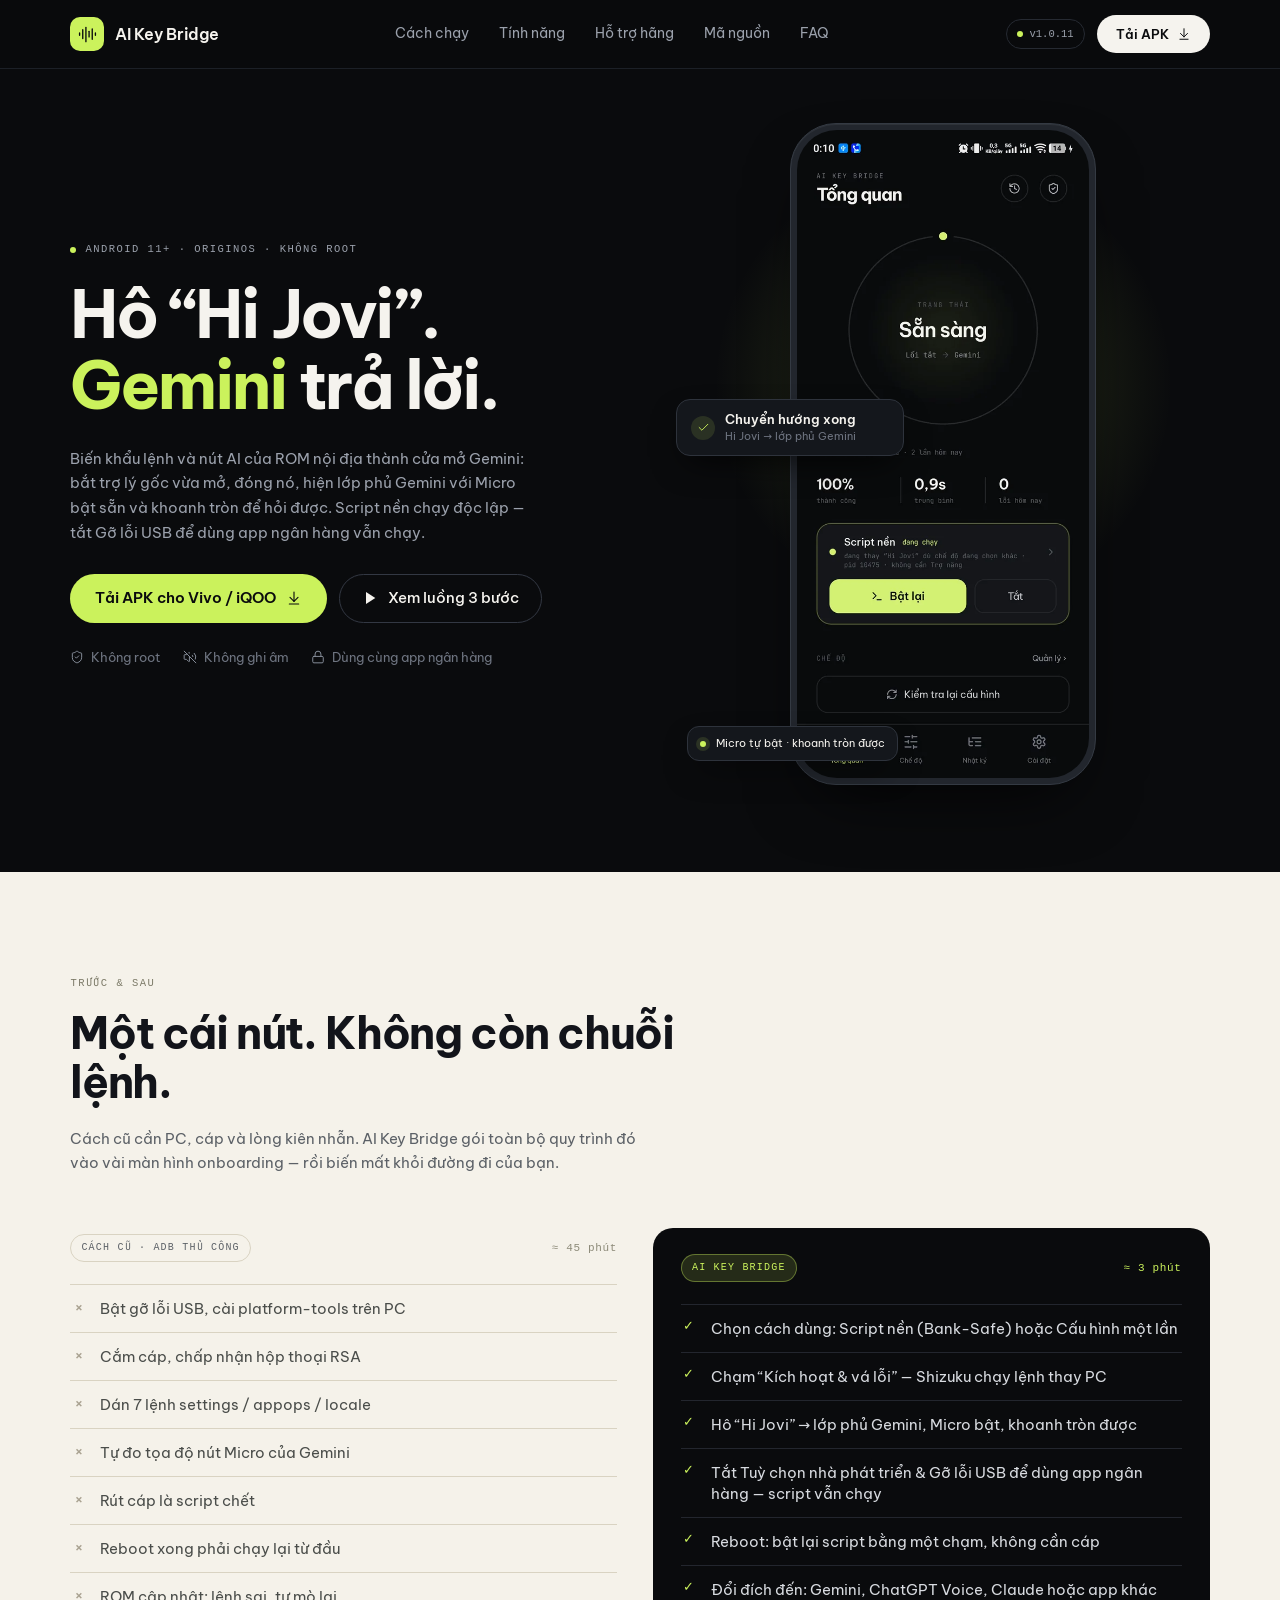
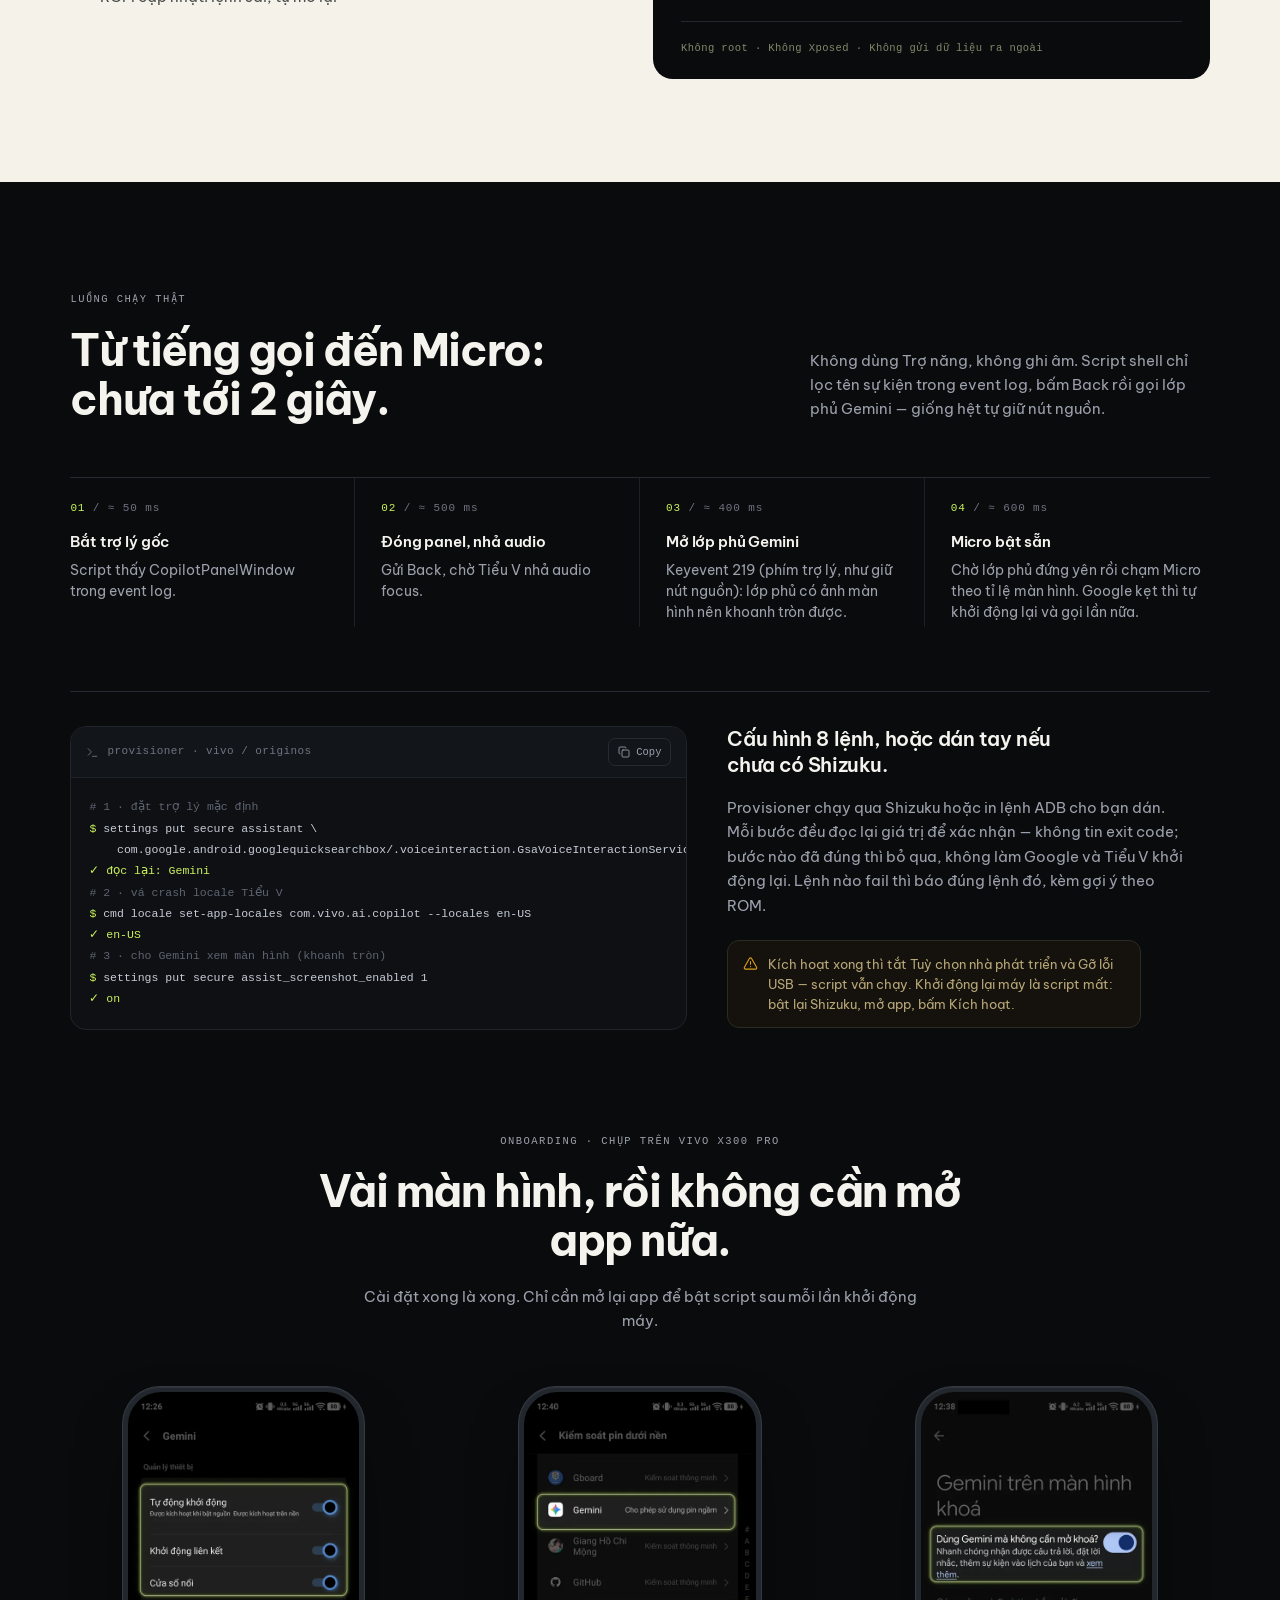
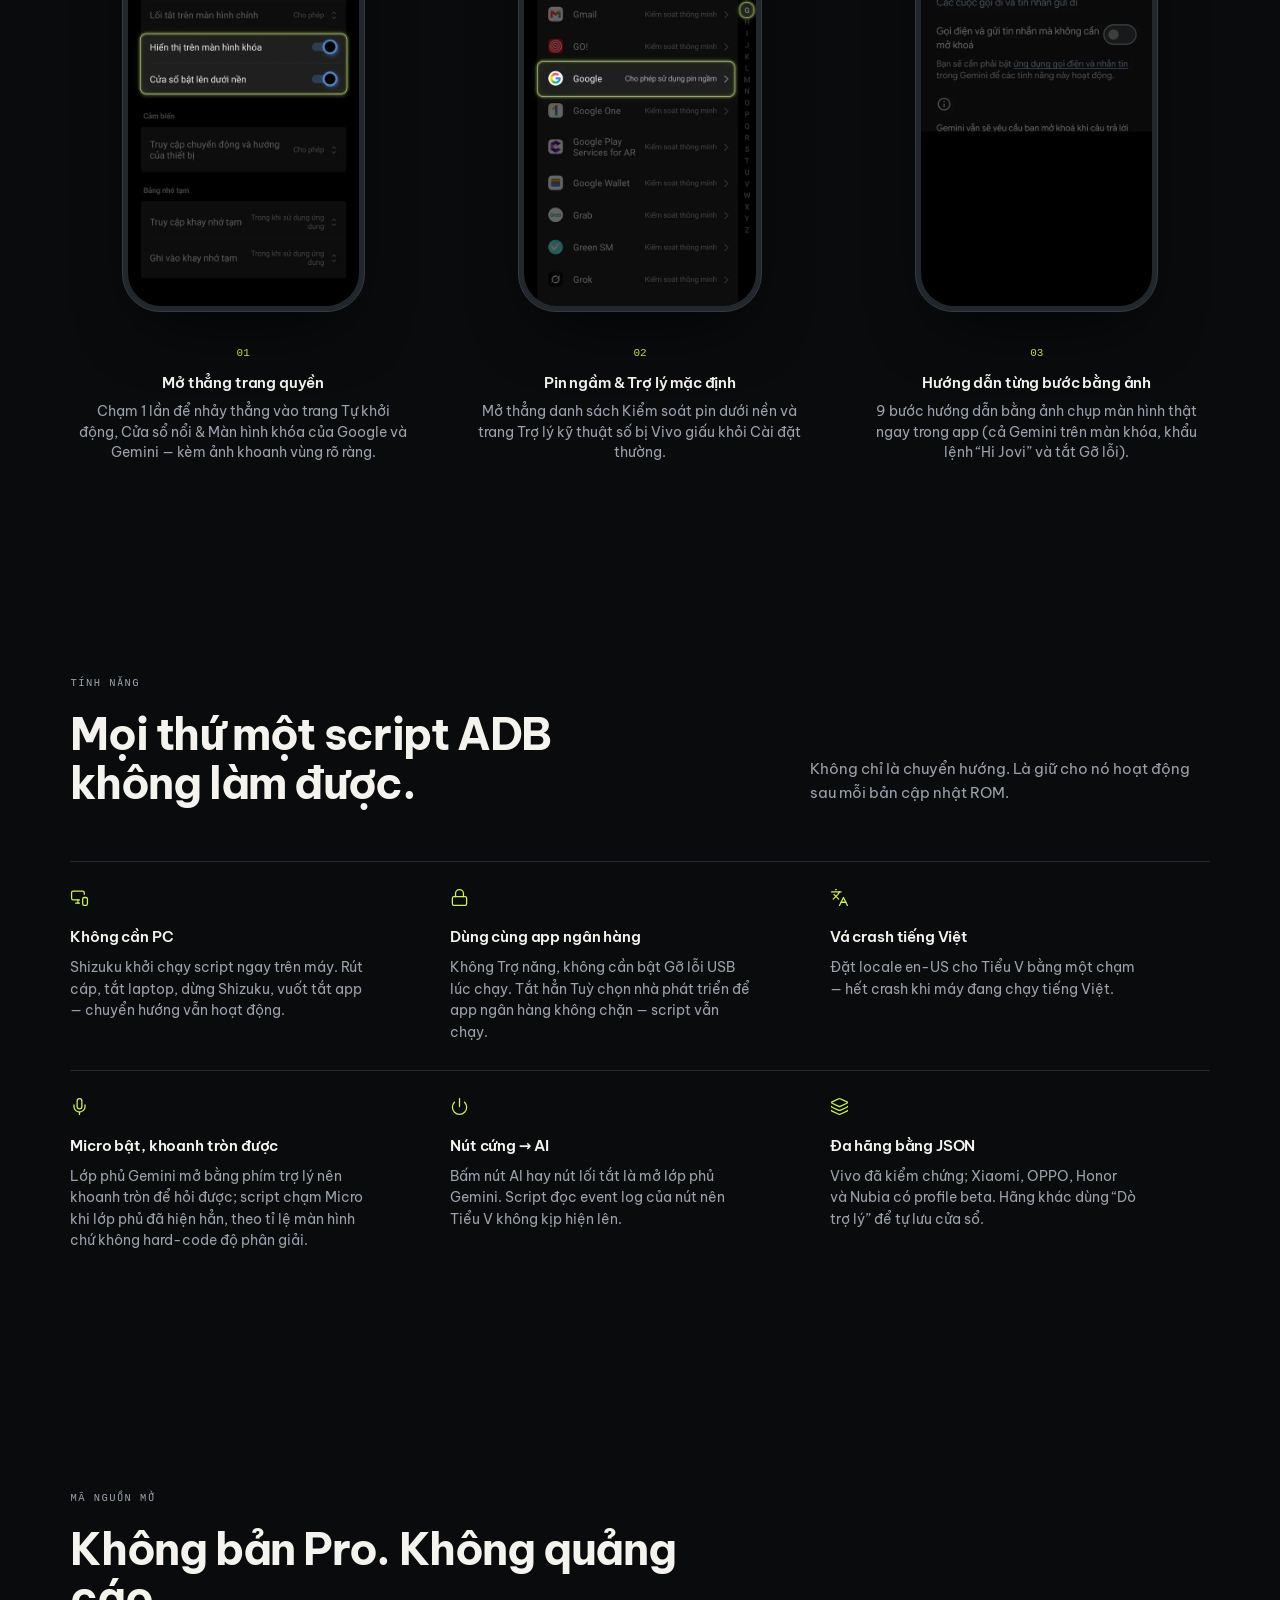
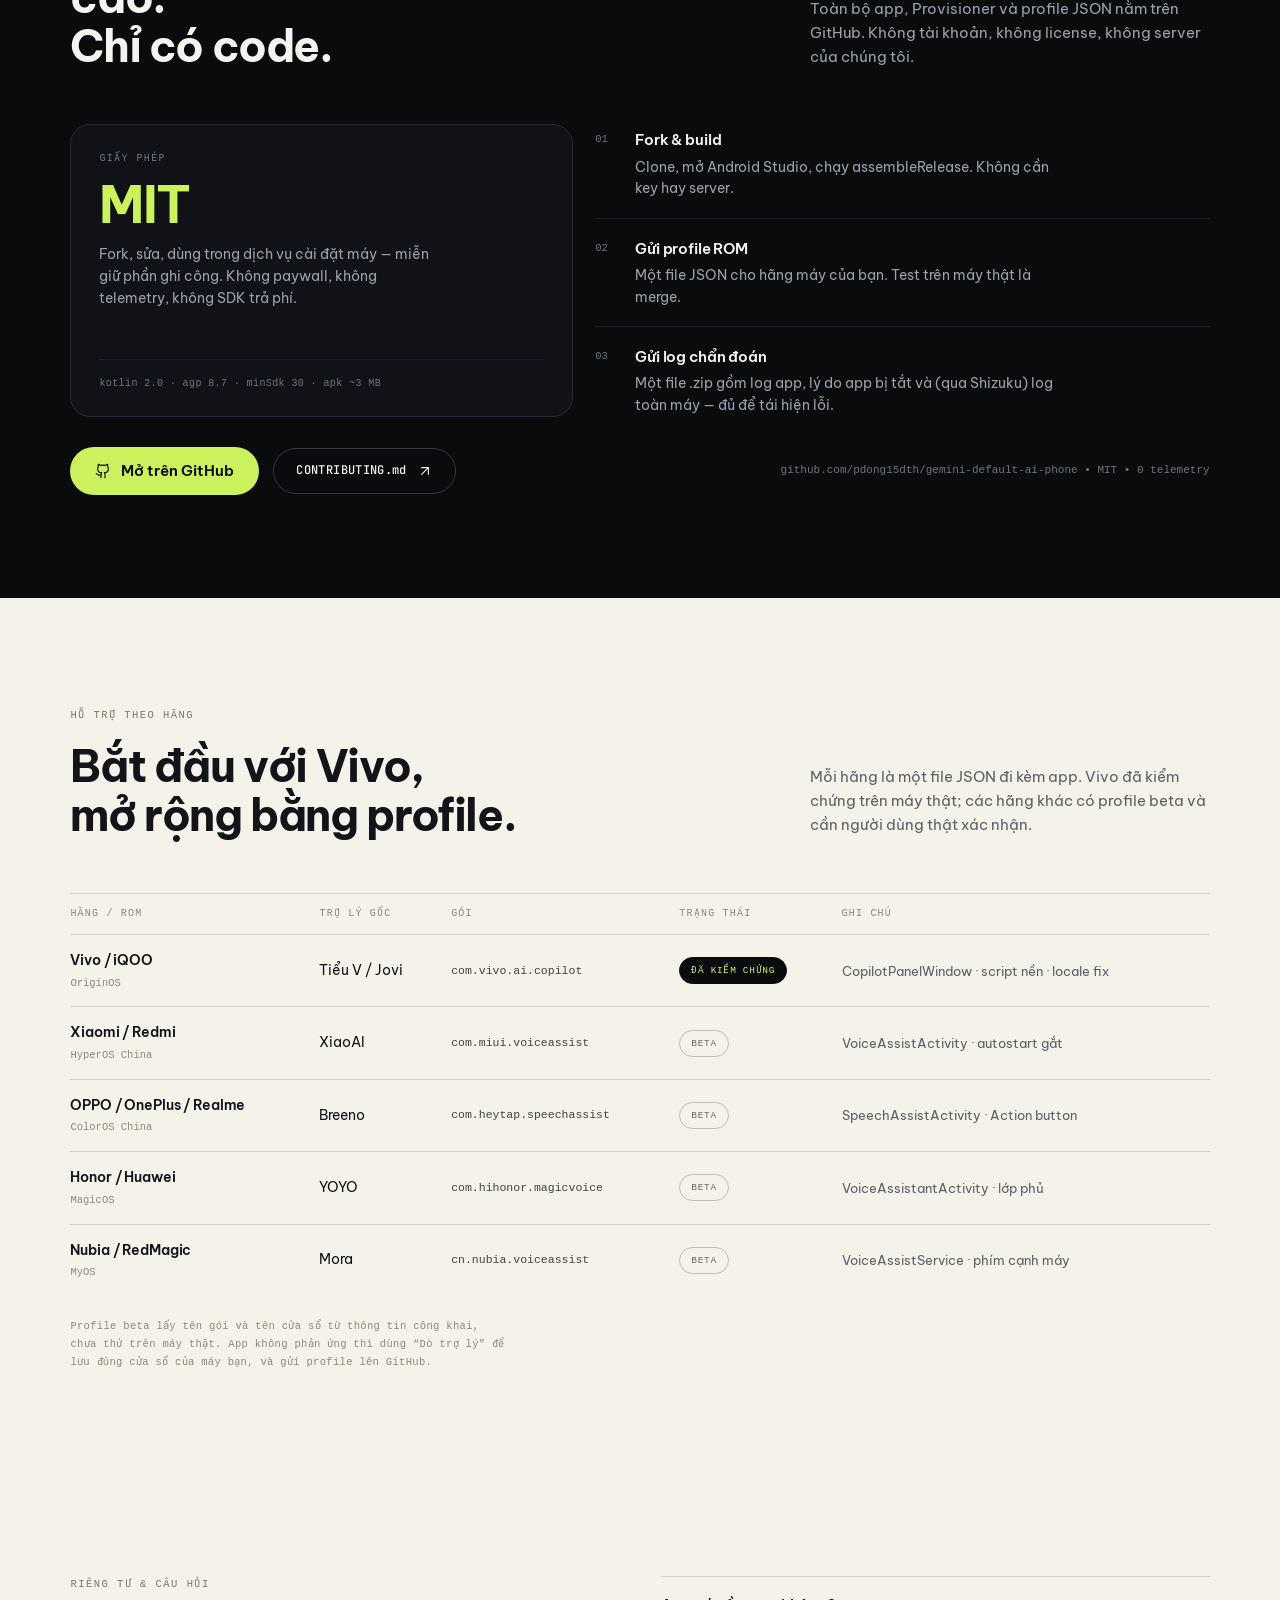
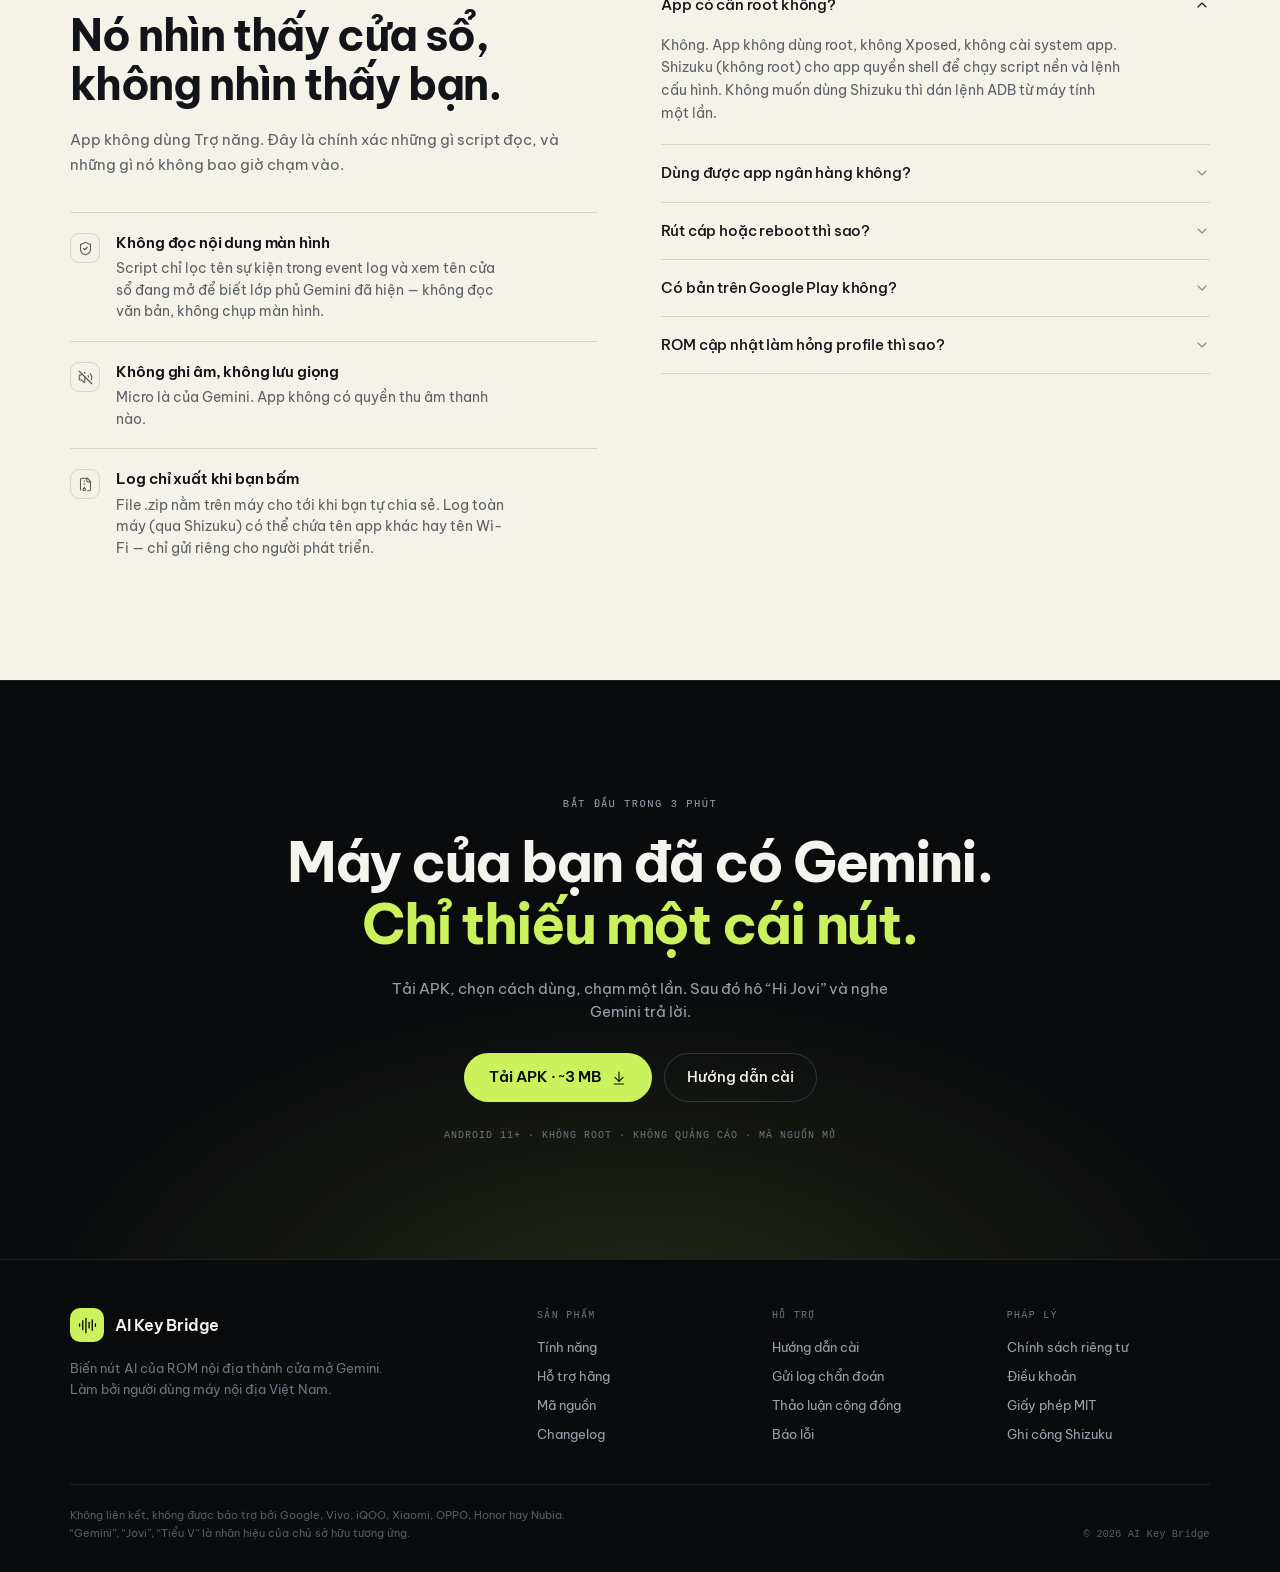
==== commit 16862921: "Phát hành 1.0.11: tự động cuộn và làm sáng 9 mục cài đặt chuẩn OriginOS, sửa crash tab Nhật ký - Tự " ====
--- a/web/index.html
+++ b/web/index.html
@@ -76,7 +76,7 @@
     </nav>
 
     <div class="nav__right">
-      <span class="version"><span class="dot" aria-hidden="true"></span>v1.0.10</span>
+      <span class="version"><span class="dot" aria-hidden="true"></span>v1.0.11</span>
       <a class="btn btn--light btn--sm" href="https://github.com/pdong15dth/gemini-default-ai-phone/releases/latest/download/ai-key-bridge.apk">
         Tải APK <svg class="i" aria-hidden="true"><use href="#i-arrow-down-to-line"/></svg>
       </a>
@@ -268,42 +268,42 @@
         <figure class="screen-card" data-reveal>
           <div class="phone phone--strip">
             <div class="phone__frame">
-              <img class="phone__shot" src="assets/shots/welcome.webp" width="540" height="1200" loading="lazy" decoding="async"
-                   alt="Màn hình chào của AI Key Bridge: nhận diện vivo X300 Pro, OriginOS 7, Android 17, profile vivo có sẵn và luồng chạy.">
+              <img class="phone__shot" src="assets/shots/guides/guide_vivo_perm_gemini.webp" width="540" height="1200" loading="lazy" decoding="async"
+                   alt="Màn hình Quyền của Gemini trên Vivo OriginOS với 5 quyền cần bật được khoanh khung xanh.">
             </div>
           </div>
           <figcaption>
             <span class="screen-card__num">01</span>
-            <h3>Kiểm tra thiết bị</h3>
-            <p>Nhận diện hãng, ROM, phiên bản Android và profile đang dùng.</p>
+            <h3>Mở thẳng trang quyền</h3>
+            <p>Chạm 1 lần để nhảy thẳng vào trang Tự khởi động, Cửa sổ nổi &amp; Màn hình khóa của Google và Gemini — kèm ảnh khoanh vùng rõ ràng.</p>
           </figcaption>
         </figure>
 
         <figure class="screen-card" data-reveal data-delay="1">
           <div class="phone phone--strip">
             <div class="phone__frame">
-              <img class="phone__shot" src="assets/shots/usage.webp" width="540" height="1200" loading="lazy" decoding="async"
-                   alt="Màn hình chọn cách dùng: Script nền được chọn sẵn và gắn nhãn khuyên dùng, bên dưới là Đầy đủ và Cấu hình một lần.">
+              <img class="phone__shot" src="assets/shots/guides/guide_battery_bg.webp" width="540" height="1200" loading="lazy" decoding="async"
+                   alt="Màn hình Kiểm soát pin dưới nền trên Vivo: chọn chữ G để bật Cho phép sử dụng pin ngầm cho Gemini và Google.">
             </div>
           </div>
           <figcaption>
             <span class="screen-card__num">02</span>
-            <h3>Chọn cách dùng</h3>
-            <p>Script nền (Bank-Safe, khuyên dùng) hoặc Cấu hình một lần. Không cái nào cần Trợ năng.</p>
+            <h3>Pin ngầm &amp; Trợ lý mặc định</h3>
+            <p>Mở thẳng danh sách Kiểm soát pin dưới nền và trang Trợ lý kỹ thuật số bị Vivo giấu khỏi Cài đặt thường.</p>
           </figcaption>
         </figure>
 
         <figure class="screen-card" data-reveal data-delay="2">
           <div class="phone phone--strip">
             <div class="phone__frame">
-              <img class="phone__shot" src="assets/shots/setup.webp" width="540" height="1200" loading="lazy" decoding="async"
-                   alt="Màn hình kích hoạt và vá lỗi: Shizuku đã kết nối, danh sách 7 lệnh cấu hình và nút Chạy 7 lệnh.">
+              <img class="phone__shot" src="assets/shots/guides/guide_gemini_lockscreen.webp" width="540" height="1200" loading="lazy" decoding="async"
+                   alt="Màn hình Gemini trên màn hình khoá: bật công tắc Dùng Gemini mà không cần mở khoá.">
             </div>
           </div>
           <figcaption>
             <span class="screen-card__num">03</span>
-            <h3>Kích hoạt &amp; vá lỗi</h3>
-            <p>Các lệnh cấu hình chạy một lần, đọc lại từng bước để xác nhận.</p>
+            <h3>Hướng dẫn từng bước bằng ảnh</h3>
+            <p>9 bước hướng dẫn bằng ảnh chụp màn hình thật ngay trong app (cả Gemini trên màn khóa, khẩu lệnh “Hi Jovi” và tắt Gỡ lỗi).</p>
           </figcaption>
         </figure>
       </div>
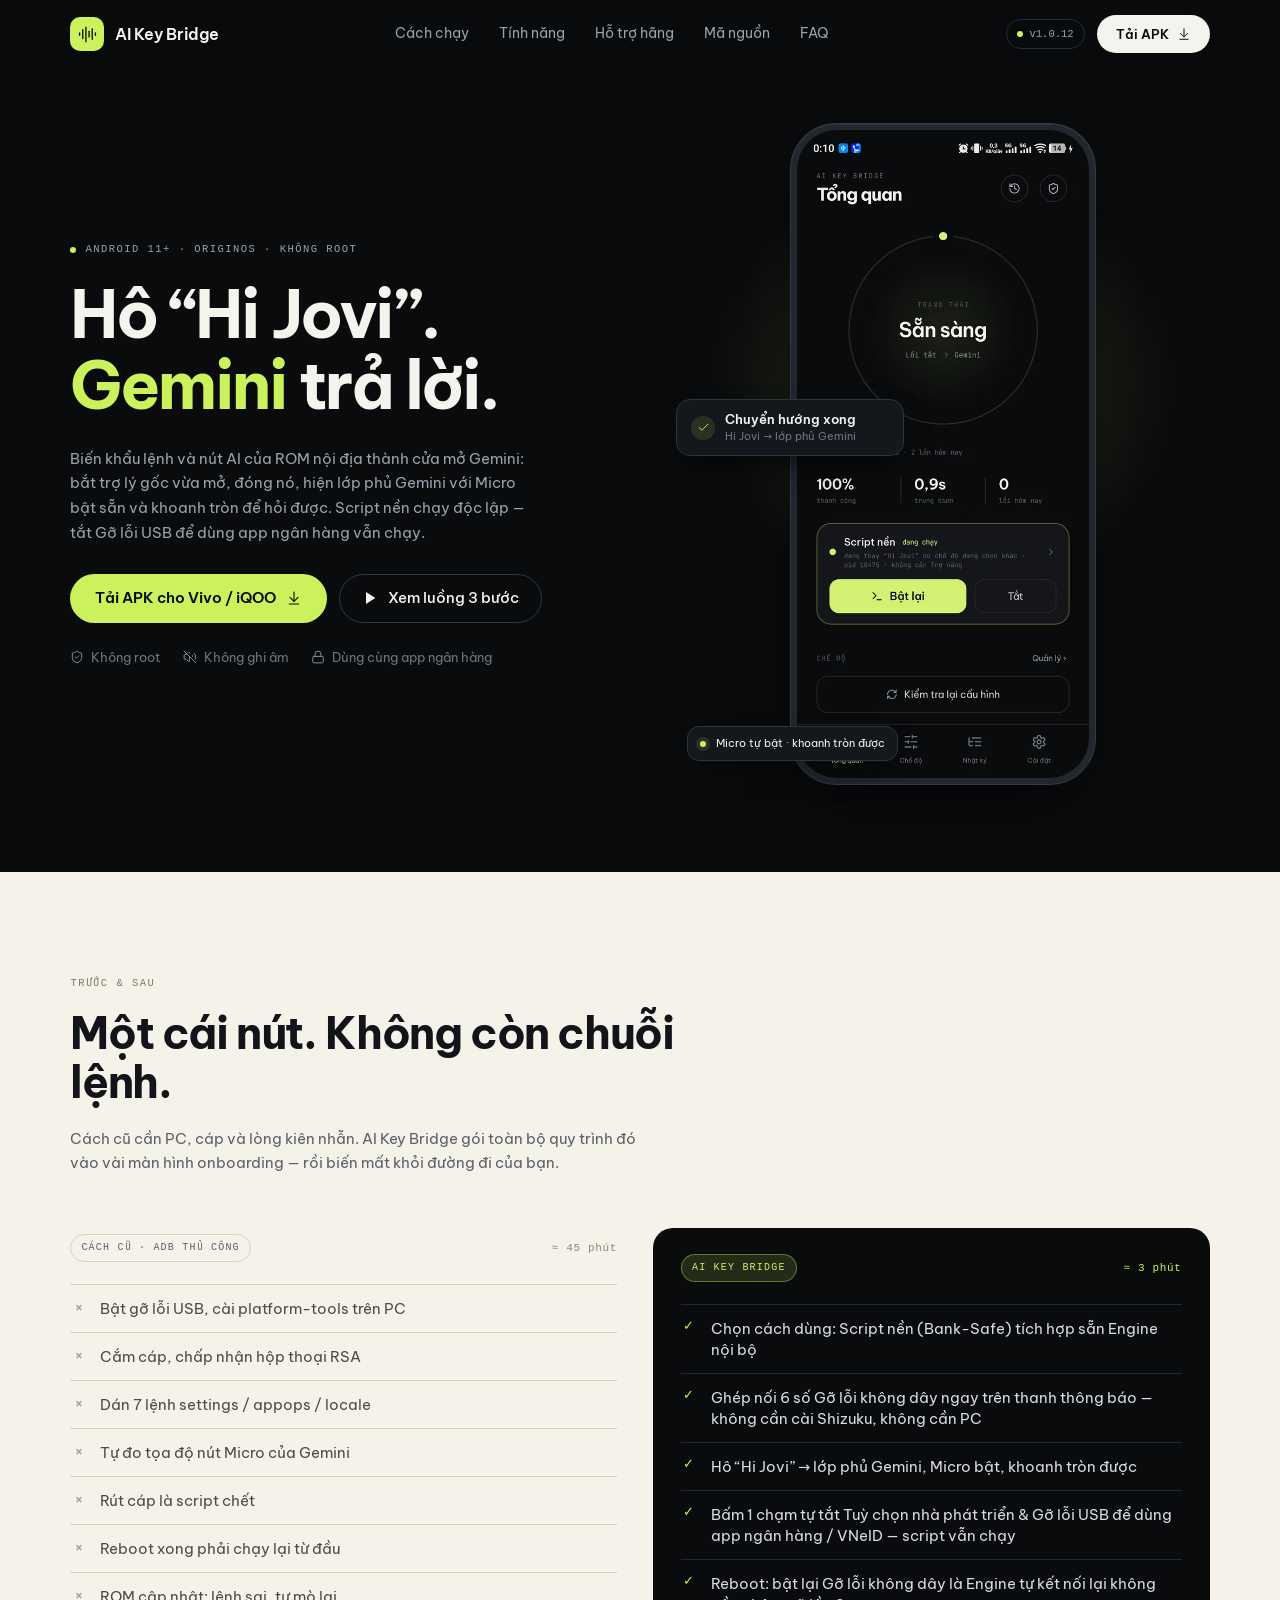
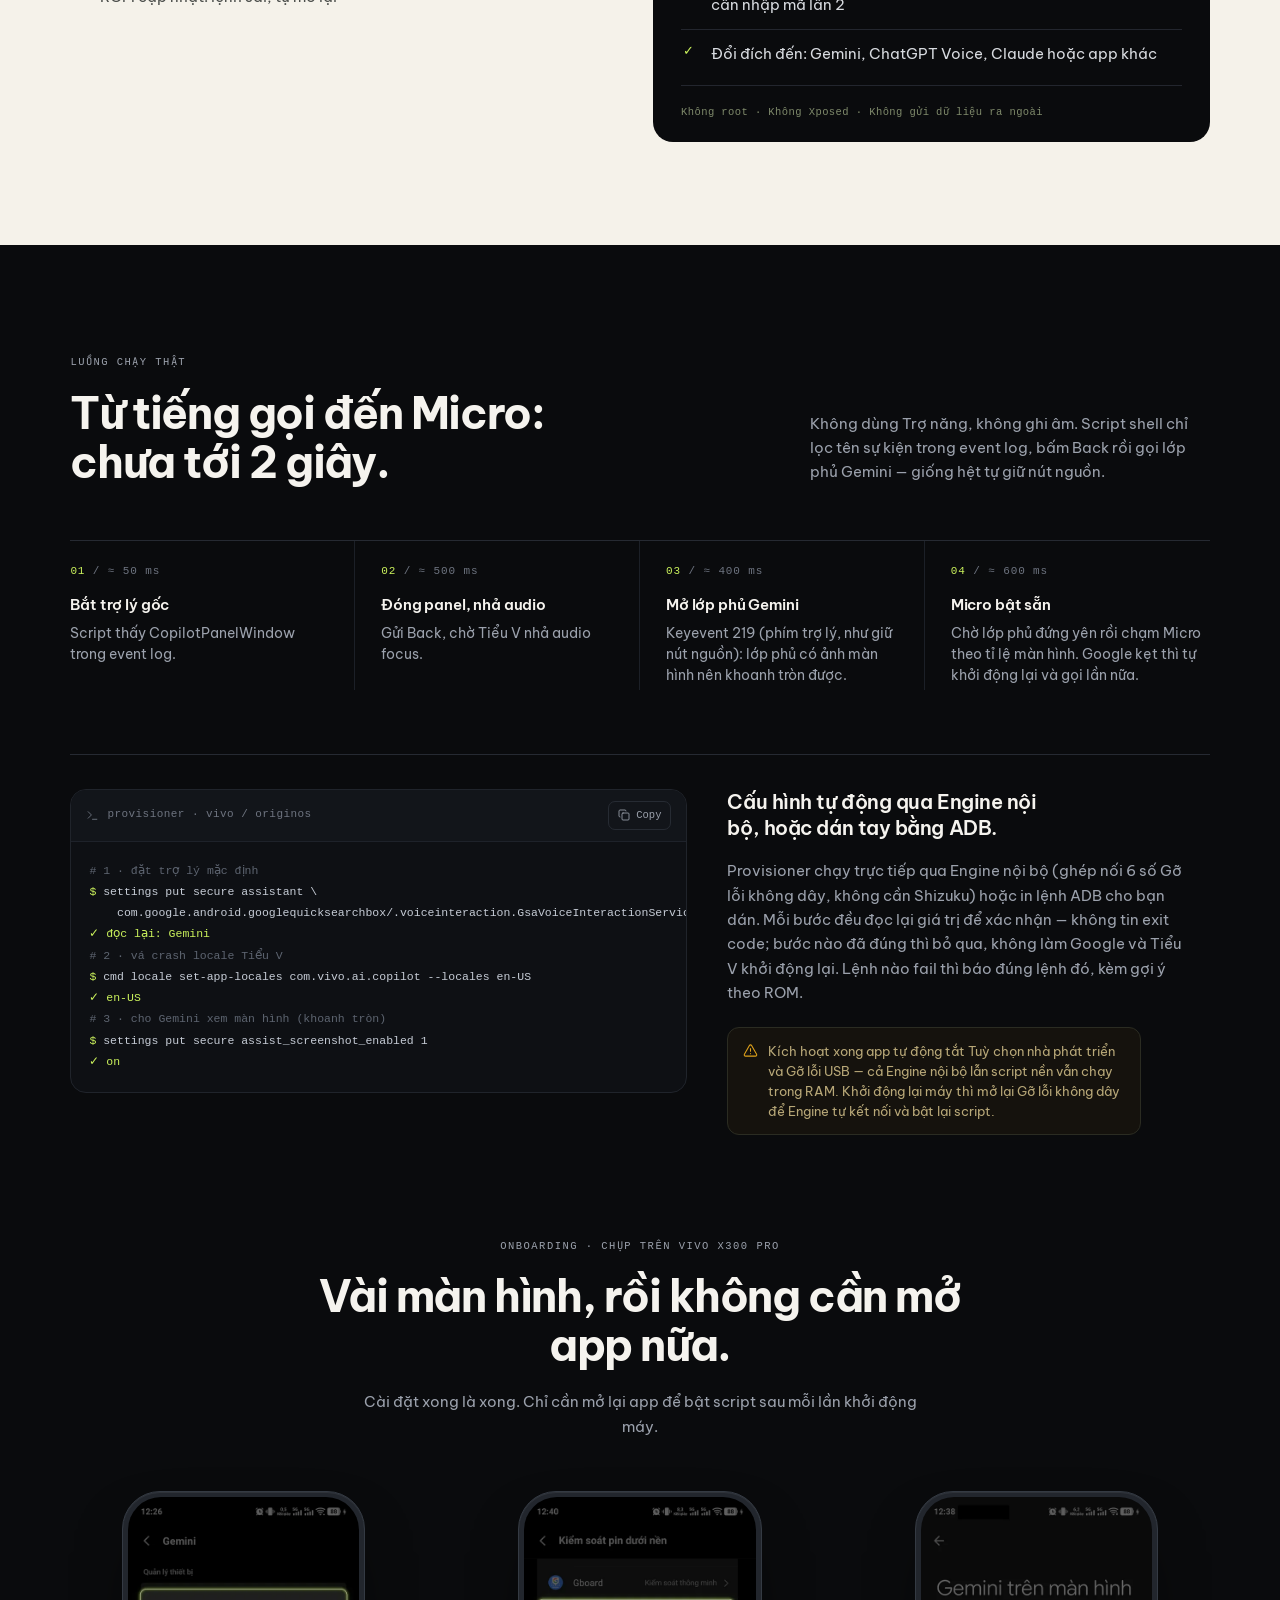
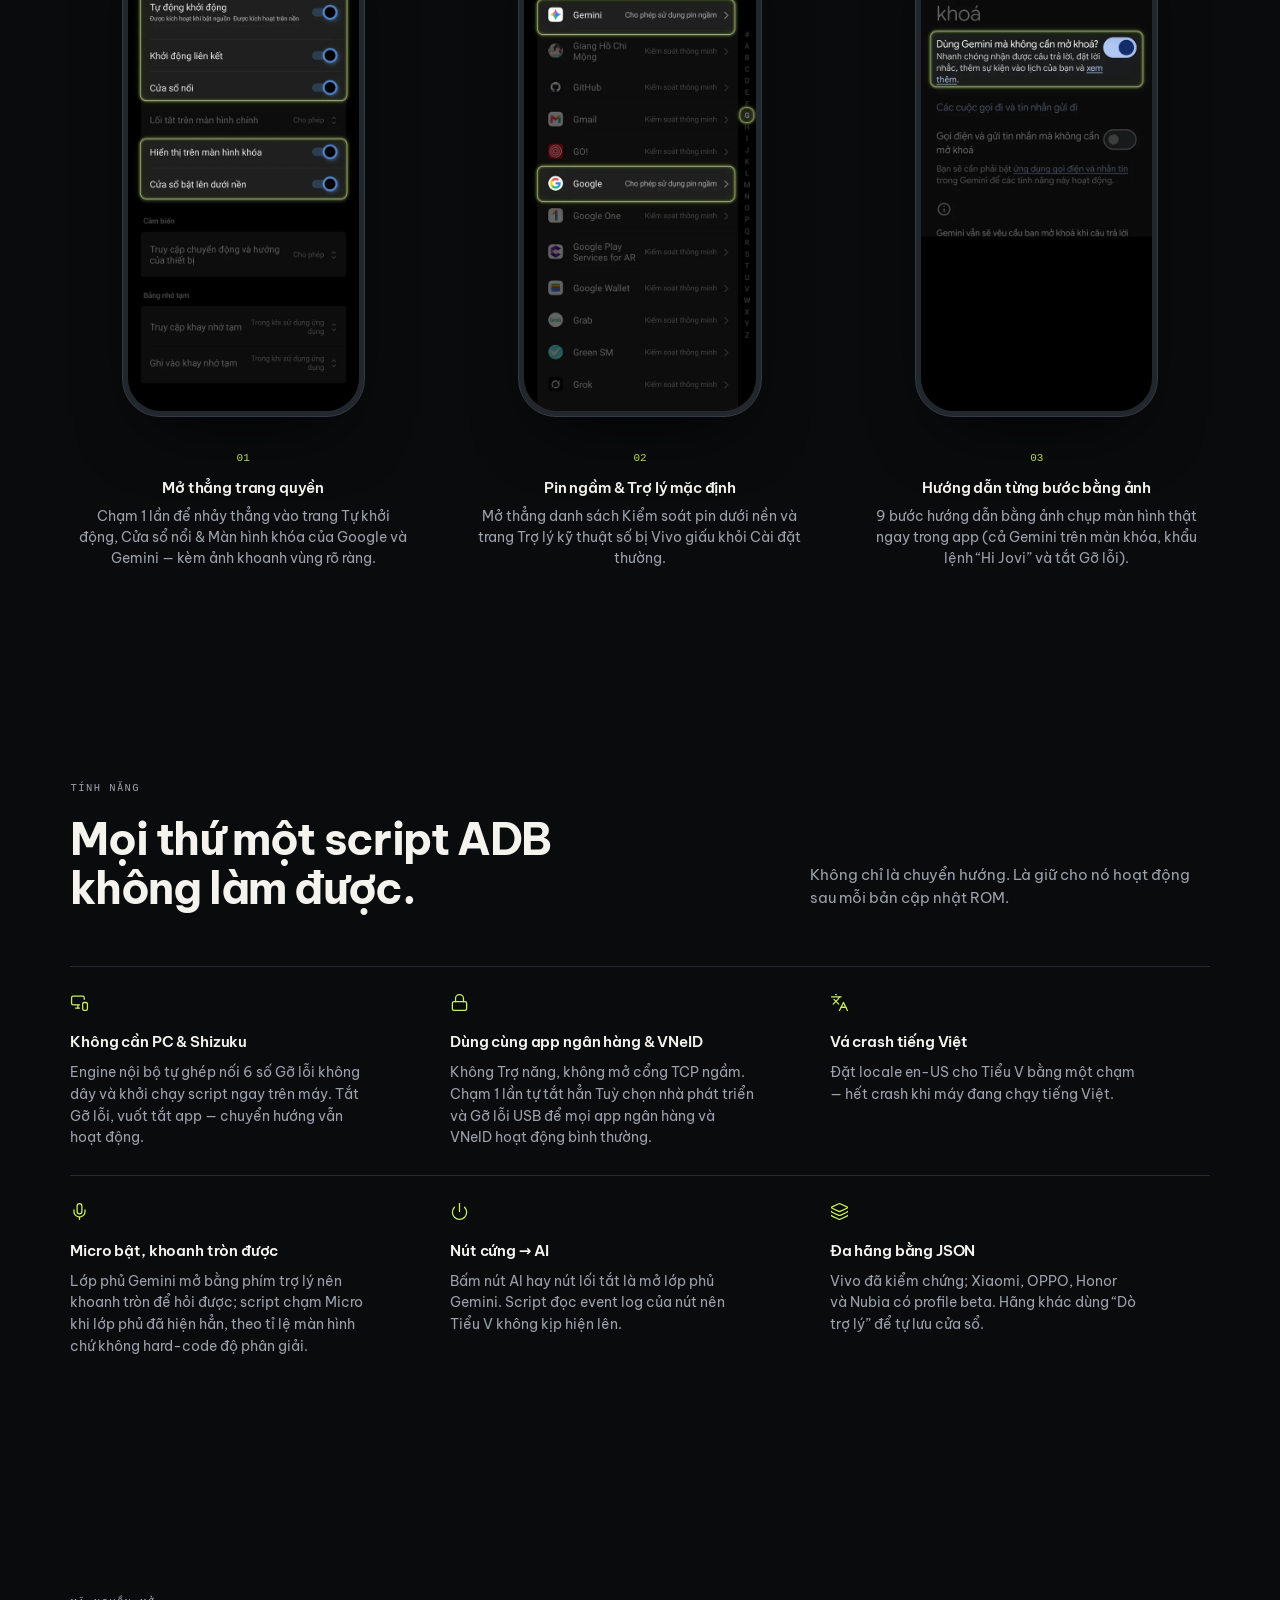
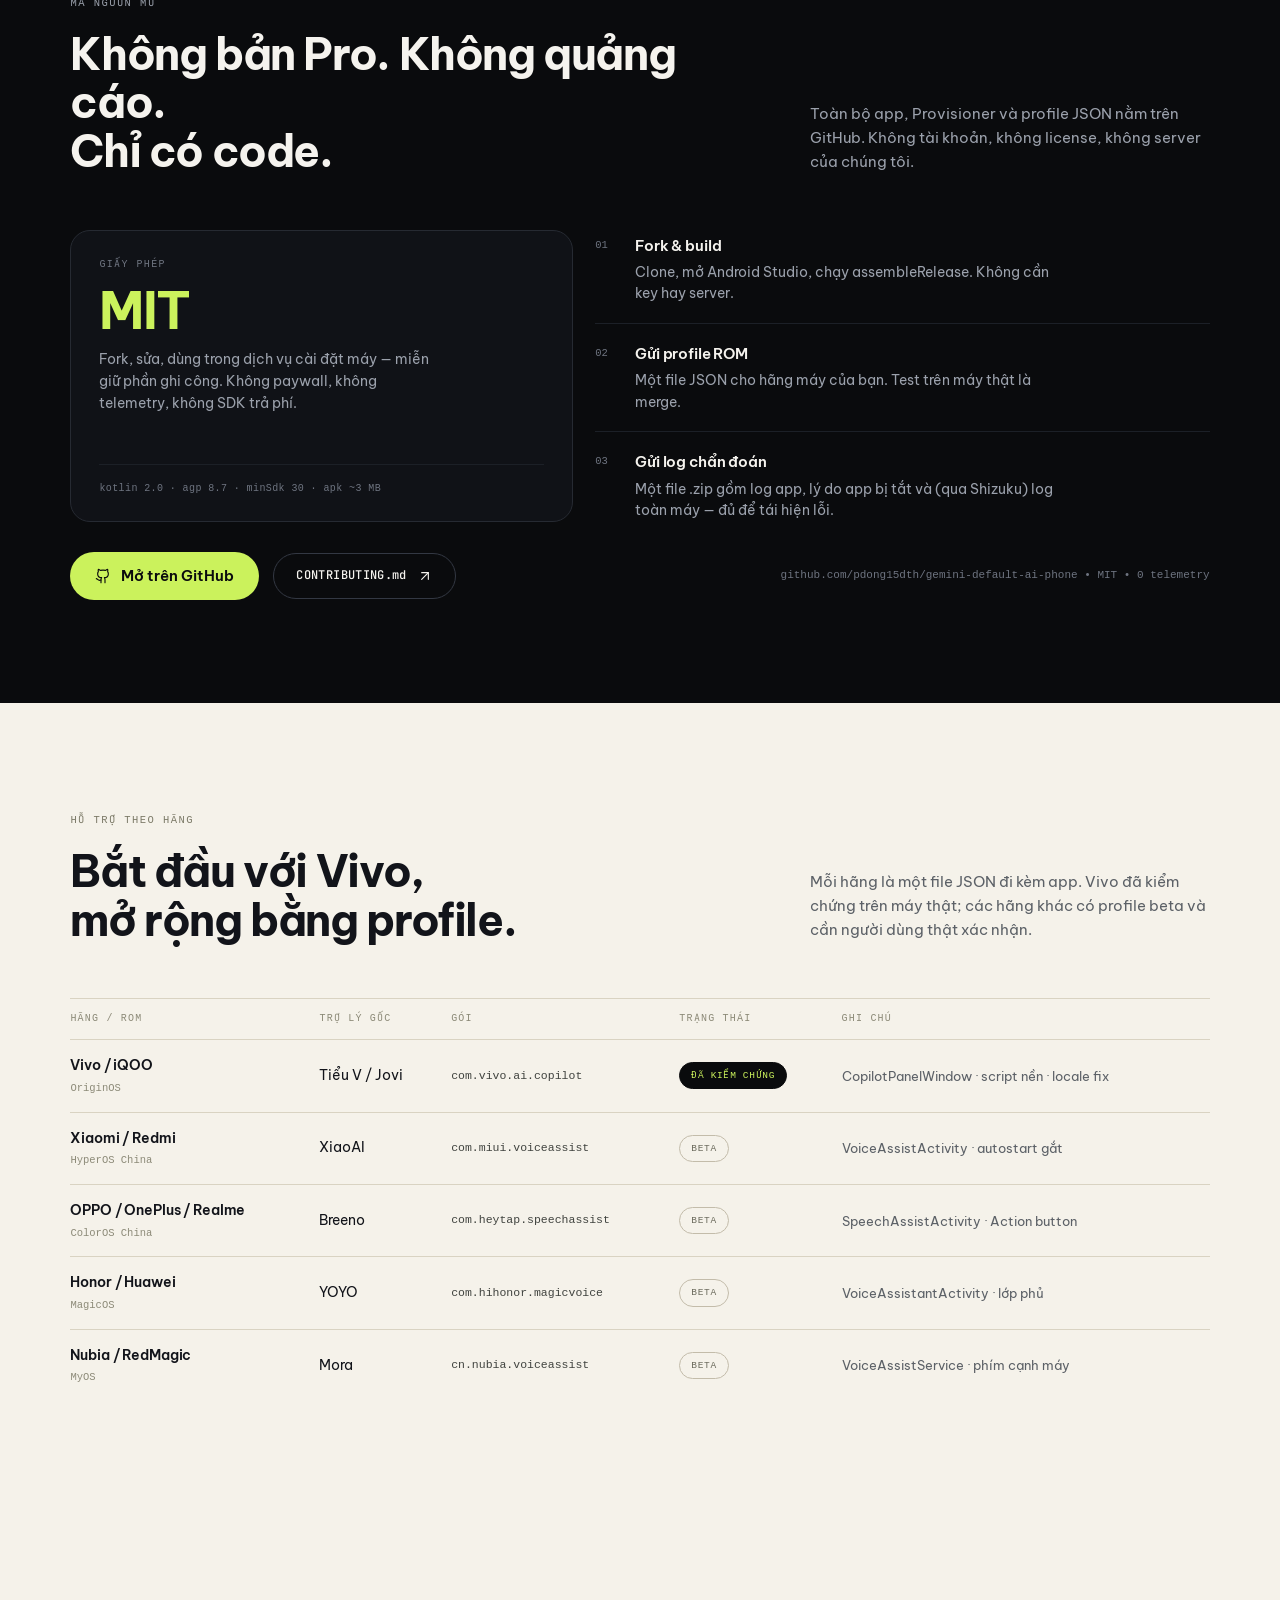
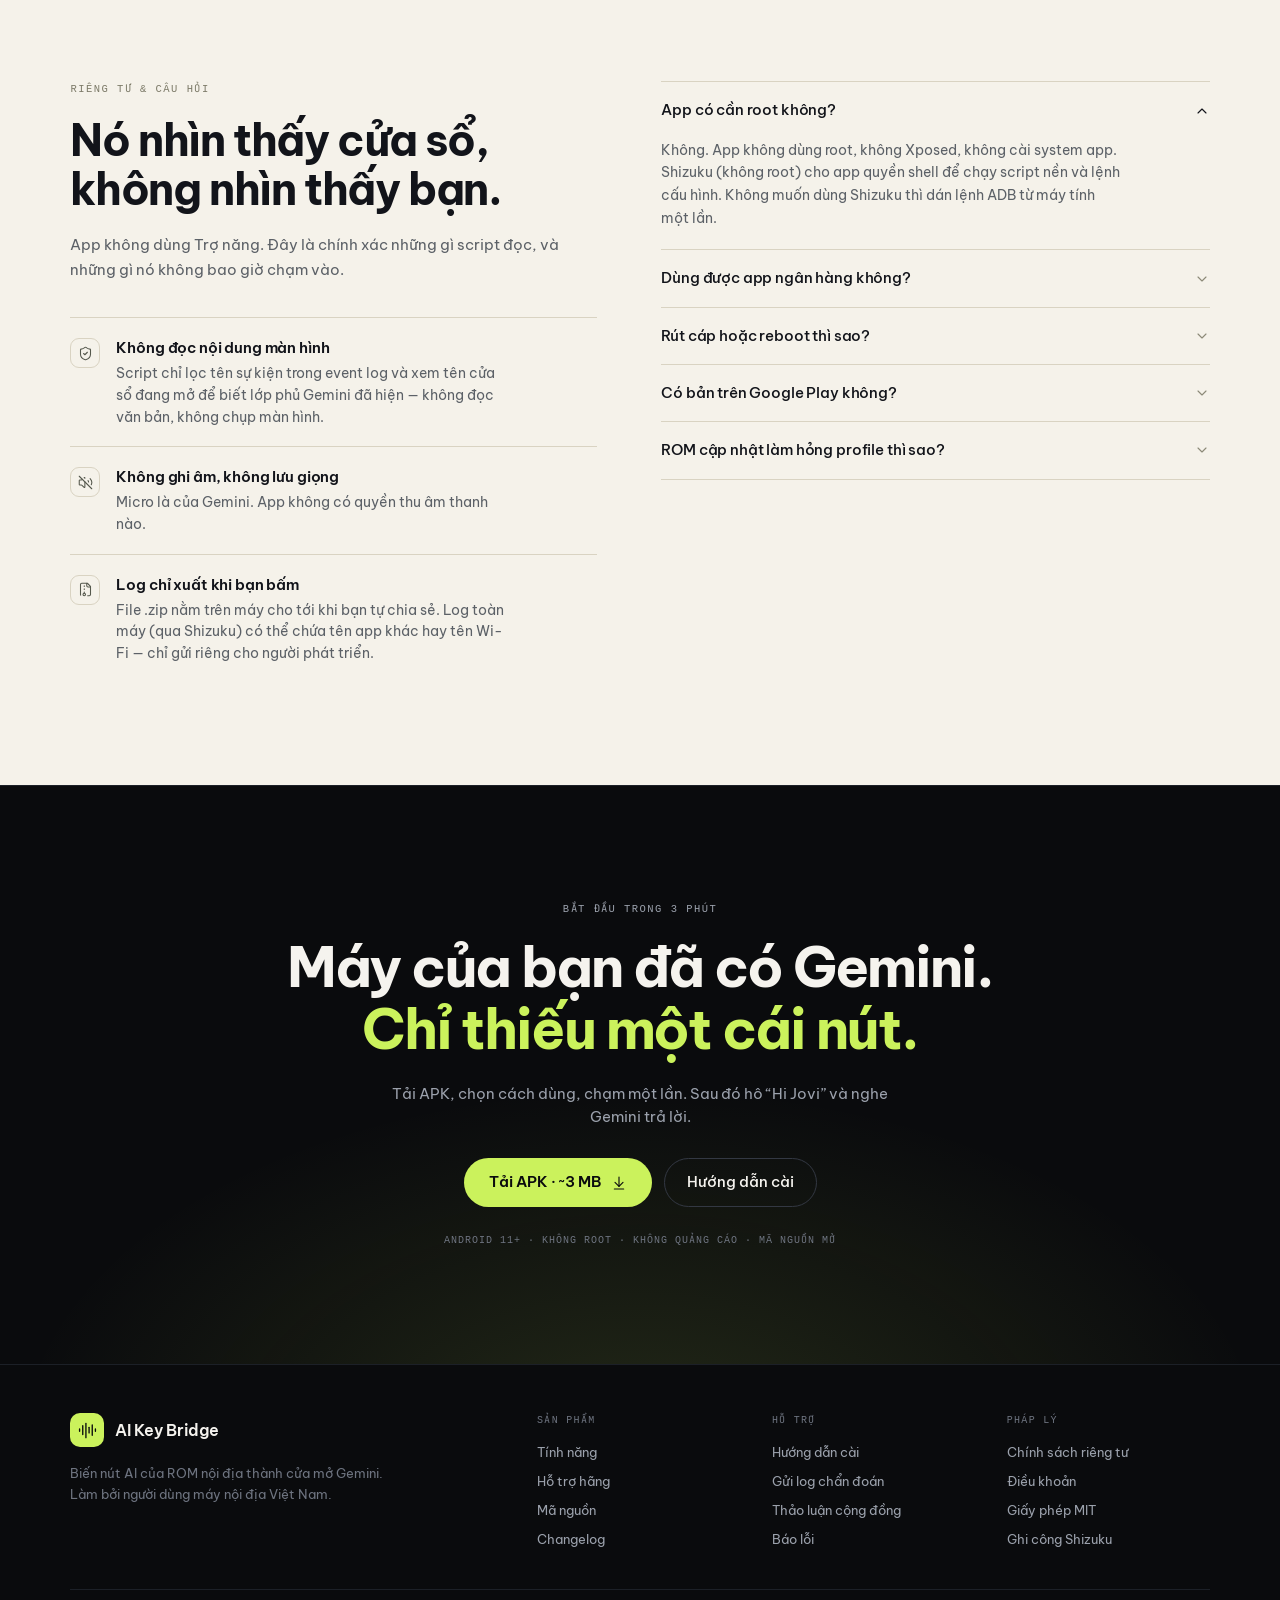
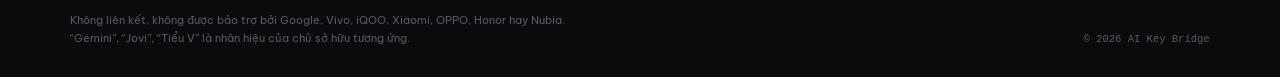
==== commit 05b1afe0: "web: cập nhật landing page lên v1.0.12 & tự động đồng bộ phiên bản khi phát hành release mới" ====
--- a/web/index.html
+++ b/web/index.html
@@ -4,7 +4,7 @@
 <meta charset="utf-8">
 <meta name="viewport" content="width=device-width, initial-scale=1">
 <title>AI Key Bridge — Hô “Hi Jovi”, Gemini trả lời</title>
-<meta name="description" content="Hô “Hi Jovi” là hiện lớp phủ Gemini đang nghe, khoanh tròn để hỏi được. Script nền qua Shizuku, dùng được cùng app ngân hàng, không cần PC, không root. Mã nguồn mở MIT, Android 11+.">
+<meta name="description" content="Hô “Hi Jovi” là hiện lớp phủ Gemini đang nghe, khoanh tròn để hỏi được. Tích hợp sẵn Engine nội bộ (ghép nối 6 số Gỡ lỗi không dây, không cần Shizuku), tự tắt Gỡ lỗi để dùng cùng app ngân hàng &amp; VNeID, không cần PC, không root. Mã nguồn mở MIT, Android 11+.">
 <meta name="color-scheme" content="dark">
 <meta name="theme-color" content="#0A0B0D">
 <link rel="canonical" href="https://pdong15dth.github.io/gemini-default-ai-phone/">
@@ -76,7 +76,7 @@
     </nav>
 
     <div class="nav__right">
-      <span class="version"><span class="dot" aria-hidden="true"></span>v1.0.11</span>
+      <span class="version" id="nav-version"><span class="dot" aria-hidden="true"></span><span id="nav-version-text">v1.0.12</span></span>
       <a class="btn btn--light btn--sm" href="https://github.com/pdong15dth/gemini-default-ai-phone/releases/latest/download/ai-key-bridge.apk">
         Tải APK <svg class="i" aria-hidden="true"><use href="#i-arrow-down-to-line"/></svg>
       </a>
@@ -177,11 +177,11 @@
             <span class="compare__time compare__time--accent">≈ 3 phút</span>
           </div>
           <ul class="list-check">
-            <li>Chọn cách dùng: Script nền (Bank-Safe) hoặc Cấu hình một lần</li>
-            <li>Chạm “Kích hoạt &amp; vá lỗi” — Shizuku chạy lệnh thay PC</li>
+            <li>Chọn cách dùng: Script nền (Bank-Safe) tích hợp sẵn Engine nội bộ</li>
+            <li>Ghép nối 6 số Gỡ lỗi không dây ngay trên thanh thông báo — không cần cài Shizuku, không cần PC</li>
             <li>Hô “Hi Jovi” → lớp phủ Gemini, Micro bật, khoanh tròn được</li>
-            <li>Tắt Tuỳ chọn nhà phát triển &amp; Gỡ lỗi USB để dùng app ngân hàng — script vẫn chạy</li>
-            <li>Reboot: bật lại script bằng một chạm, không cần cáp</li>
+            <li>Bấm 1 chạm tự tắt Tuỳ chọn nhà phát triển &amp; Gỡ lỗi USB để dùng app ngân hàng / VNeID — script vẫn chạy</li>
+            <li>Reboot: bật lại Gỡ lỗi không dây là Engine tự kết nối lại không cần nhập mã lần 2</li>
             <li>Đổi đích đến: Gemini, ChatGPT Voice, Claude hoặc app khác</li>
           </ul>
           <p class="compare__note">Không root · Không Xposed · Không gửi dữ liệu ra ngoài</p>
@@ -247,9 +247,9 @@
         </div>
 
         <div class="provision__copy" data-reveal data-delay="1">
-          <h3 class="h3">Cấu hình 8 lệnh, hoặc dán tay nếu chưa có Shizuku.</h3>
-          <p>Provisioner chạy qua Shizuku hoặc in lệnh ADB cho bạn dán. Mỗi bước đều đọc lại giá trị để xác nhận — không tin exit code; bước nào đã đúng thì bỏ qua, không làm Google và Tiểu V khởi động lại. Lệnh nào fail thì báo đúng lệnh đó, kèm gợi ý theo ROM.</p>
-          <p class="note"><svg class="i" aria-hidden="true"><use href="#i-triangle-alert"/></svg>Kích hoạt xong thì tắt Tuỳ chọn nhà phát triển và Gỡ lỗi USB — script vẫn chạy. Khởi động lại máy là script mất: bật lại Shizuku, mở app, bấm Kích hoạt.</p>
+          <h3 class="h3">Cấu hình tự động qua Engine nội bộ, hoặc dán tay bằng ADB.</h3>
+          <p>Provisioner chạy trực tiếp qua Engine nội bộ (ghép nối 6 số Gỡ lỗi không dây, không cần Shizuku) hoặc in lệnh ADB cho bạn dán. Mỗi bước đều đọc lại giá trị để xác nhận — không tin exit code; bước nào đã đúng thì bỏ qua, không làm Google và Tiểu V khởi động lại. Lệnh nào fail thì báo đúng lệnh đó, kèm gợi ý theo ROM.</p>
+          <p class="note"><svg class="i" aria-hidden="true"><use href="#i-triangle-alert"/></svg>Kích hoạt xong app tự động tắt Tuỳ chọn nhà phát triển và Gỡ lỗi USB — cả Engine nội bộ lẫn script nền vẫn chạy trong RAM. Khởi động lại máy thì mở lại Gỡ lỗi không dây để Engine tự kết nối và bật lại script.</p>
         </div>
       </div>
     </div>
@@ -324,13 +324,13 @@
       <ul class="features">
         <li class="feature" data-reveal>
           <svg class="i feature__icon" aria-hidden="true"><use href="#i-monitor-smartphone"/></svg>
-          <h3>Không cần PC</h3>
-          <p>Shizuku khởi chạy script ngay trên máy. Rút cáp, tắt laptop, dừng Shizuku, vuốt tắt app — chuyển hướng vẫn hoạt động.</p>
+          <h3>Không cần PC &amp; Shizuku</h3>
+          <p>Engine nội bộ tự ghép nối 6 số Gỡ lỗi không dây và khởi chạy script ngay trên máy. Tắt Gỡ lỗi, vuốt tắt app — chuyển hướng vẫn hoạt động.</p>
         </li>
         <li class="feature" data-reveal data-delay="1">
           <svg class="i feature__icon" aria-hidden="true"><use href="#i-lock"/></svg>
-          <h3>Dùng cùng app ngân hàng</h3>
-          <p>Không Trợ năng, không cần bật Gỡ lỗi USB lúc chạy. Tắt hẳn Tuỳ chọn nhà phát triển để app ngân hàng không chặn — script vẫn chạy.</p>
+          <h3>Dùng cùng app ngân hàng &amp; VNeID</h3>
+          <p>Không Trợ năng, không mở cổng TCP ngầm. Chạm 1 lần tự tắt hẳn Tuỳ chọn nhà phát triển và Gỡ lỗi USB để mọi app ngân hàng và VNeID hoạt động bình thường.</p>
         </li>
         <li class="feature" data-reveal data-delay="2">
           <svg class="i feature__icon" aria-hidden="true"><use href="#i-languages"/></svg>
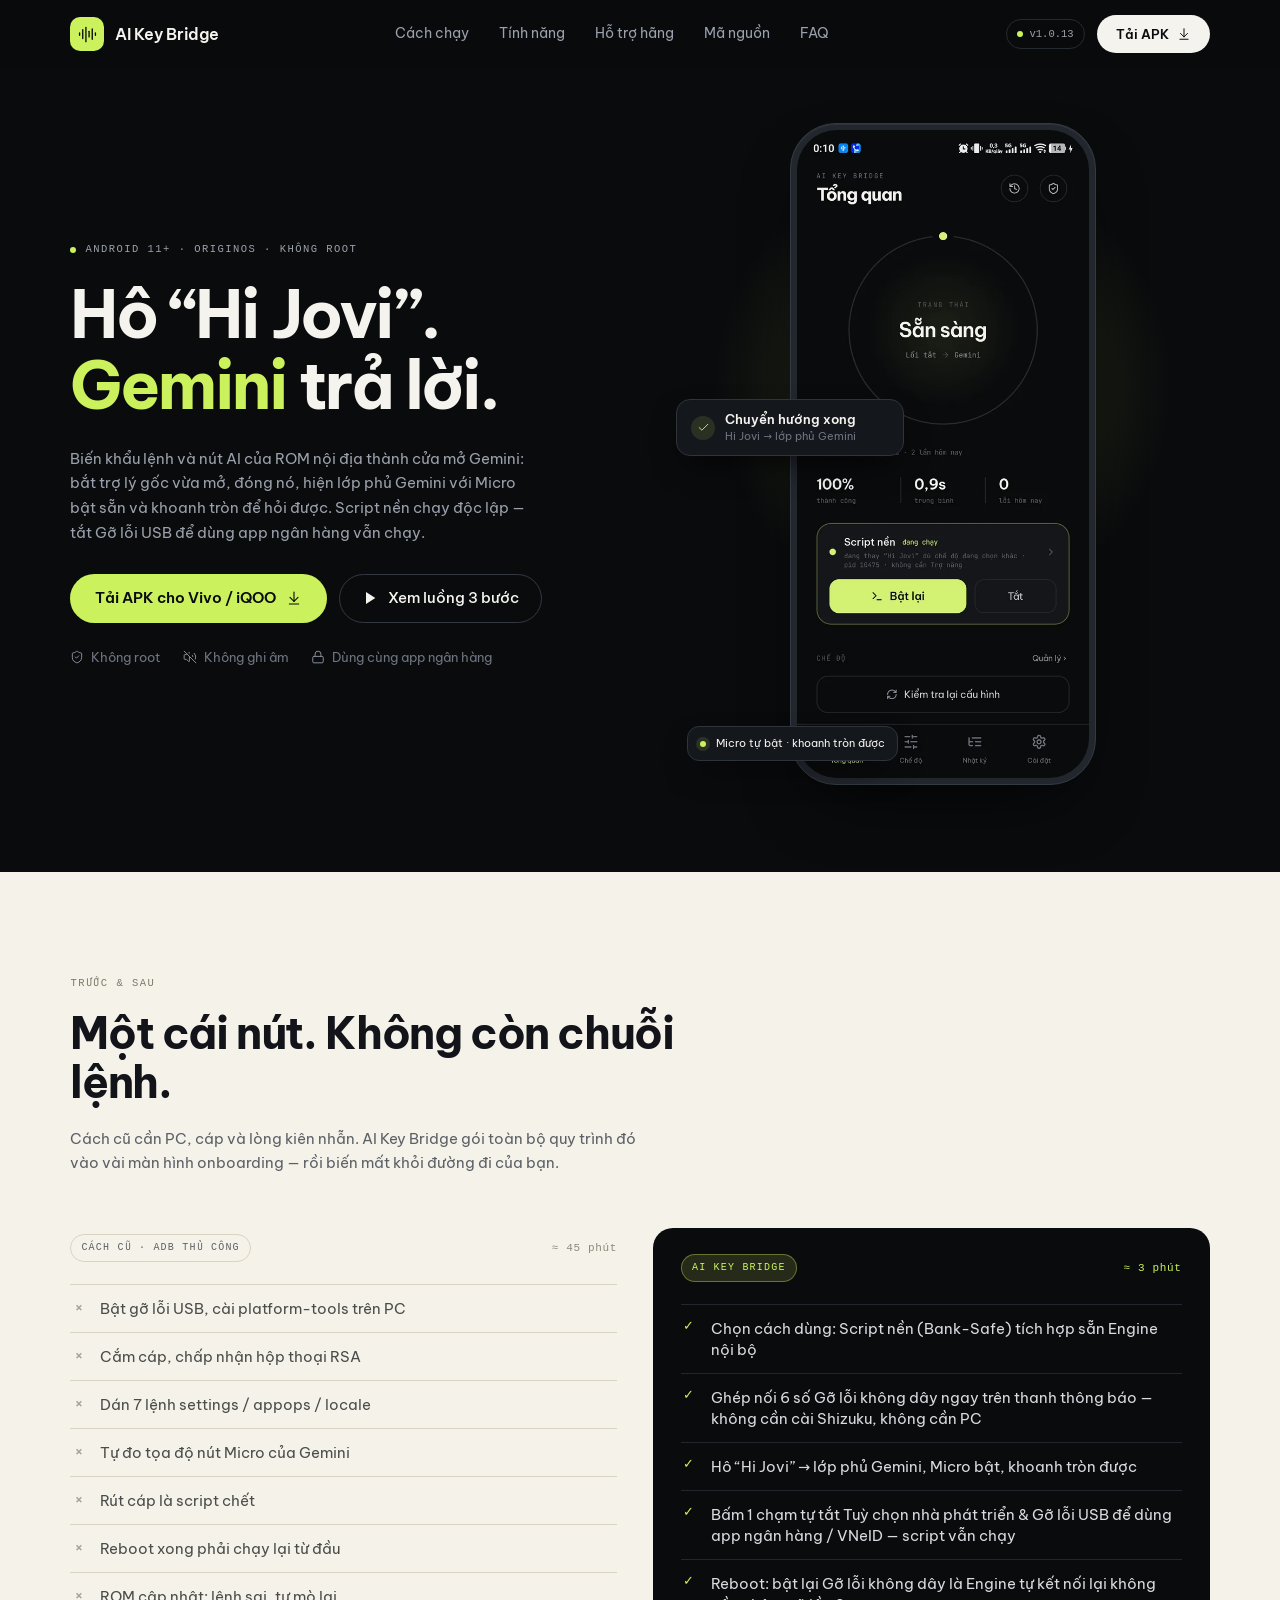
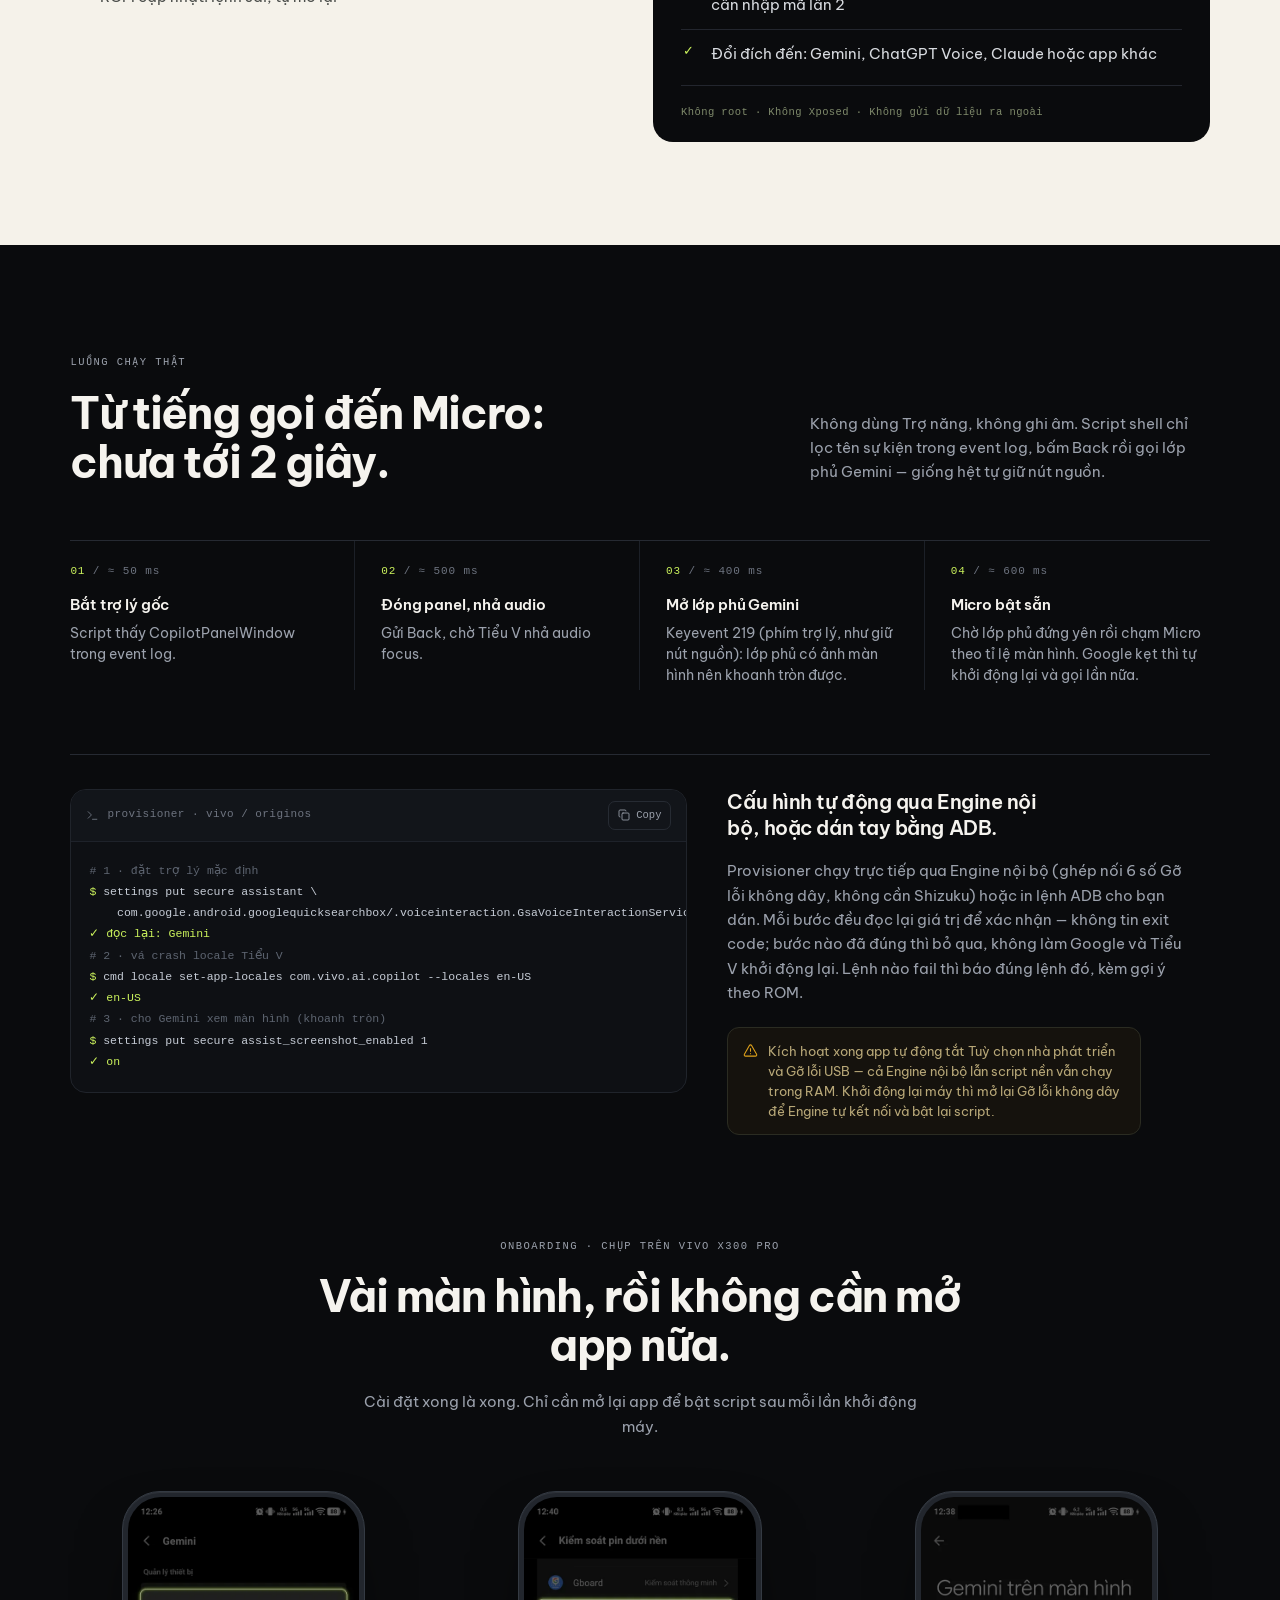
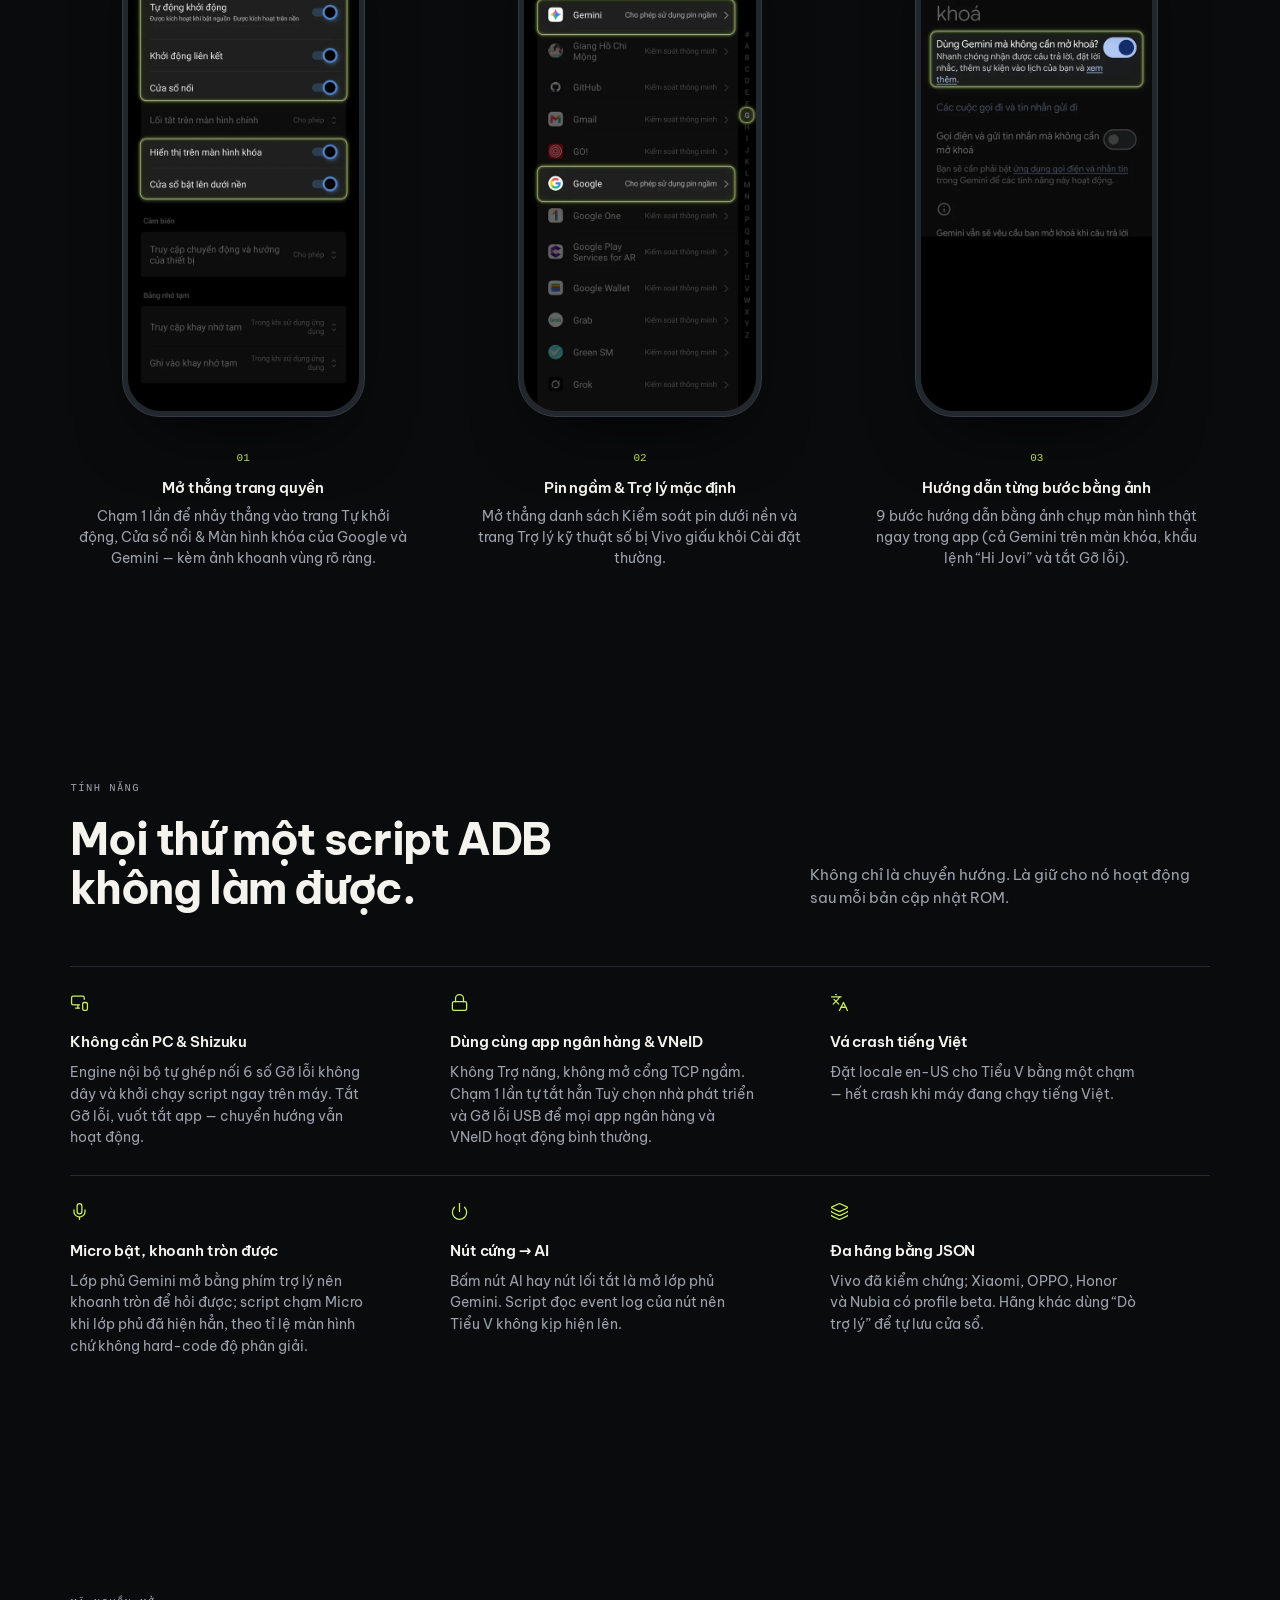
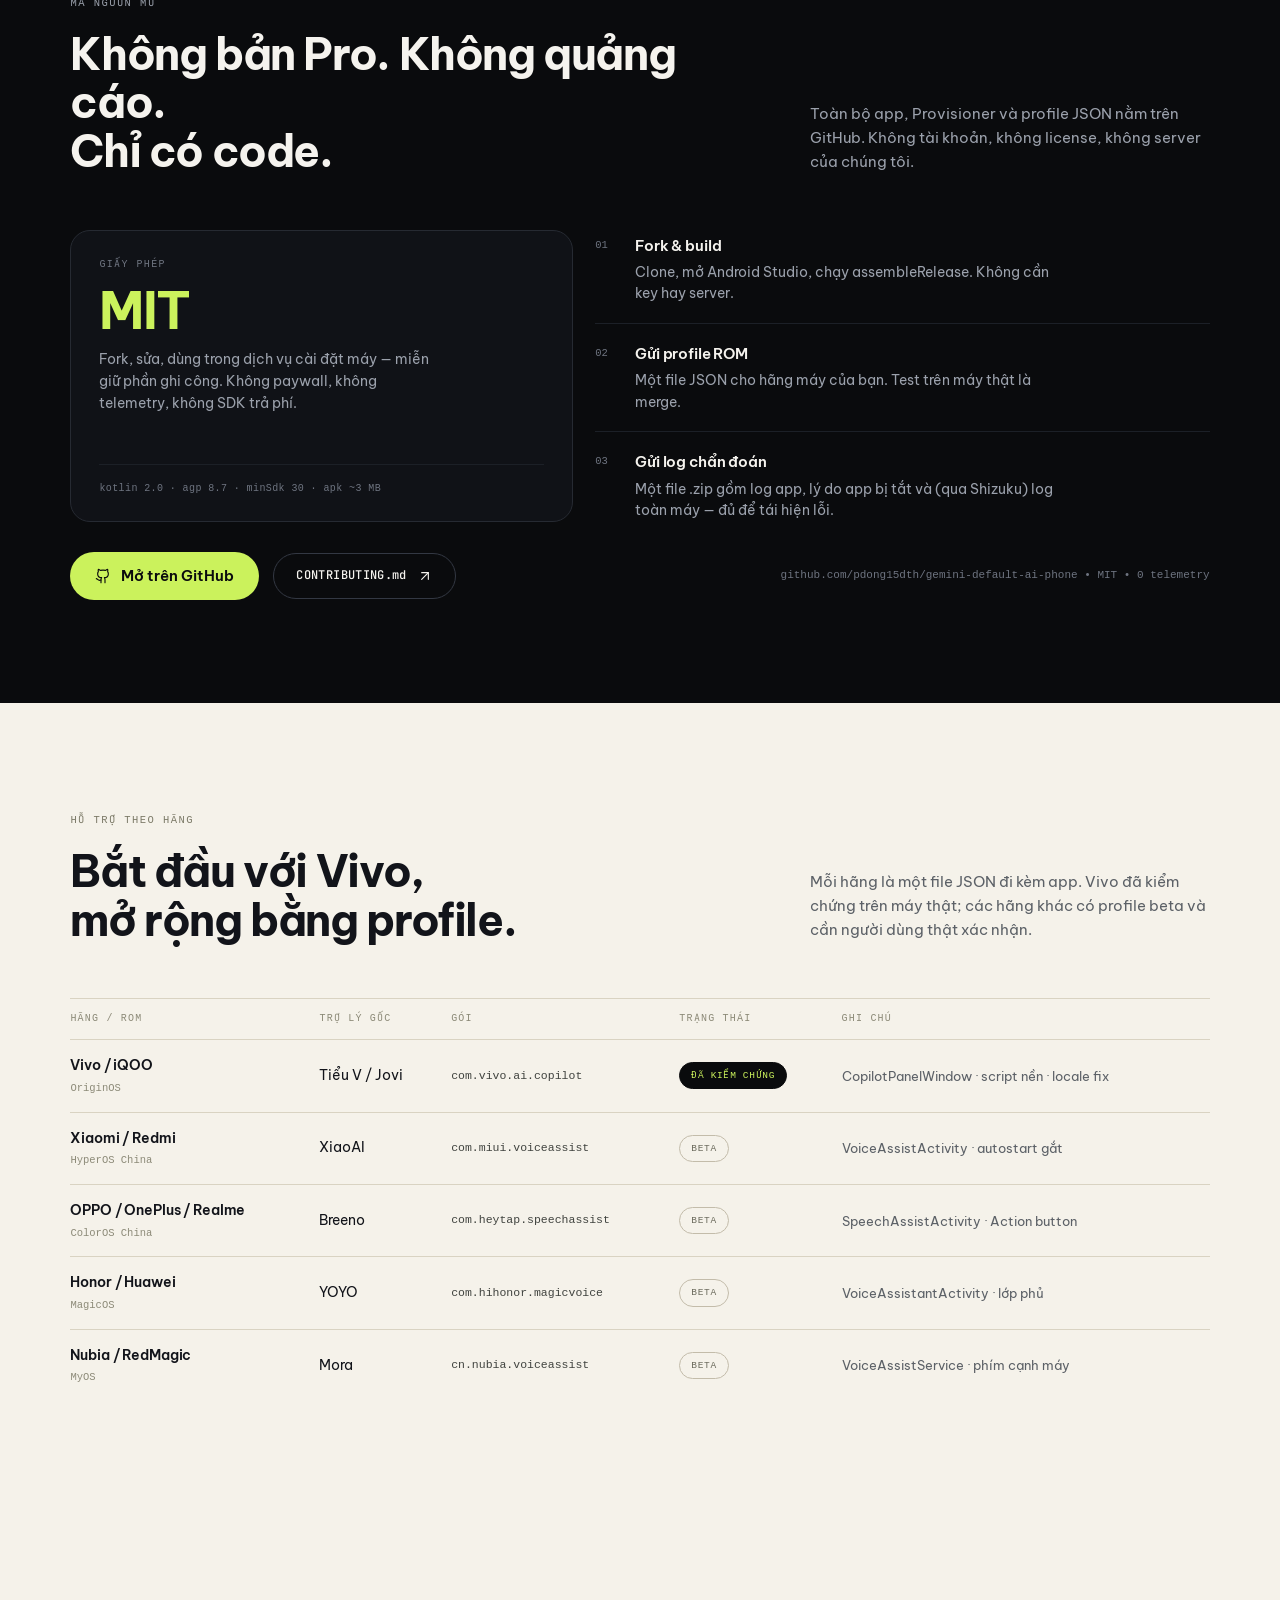
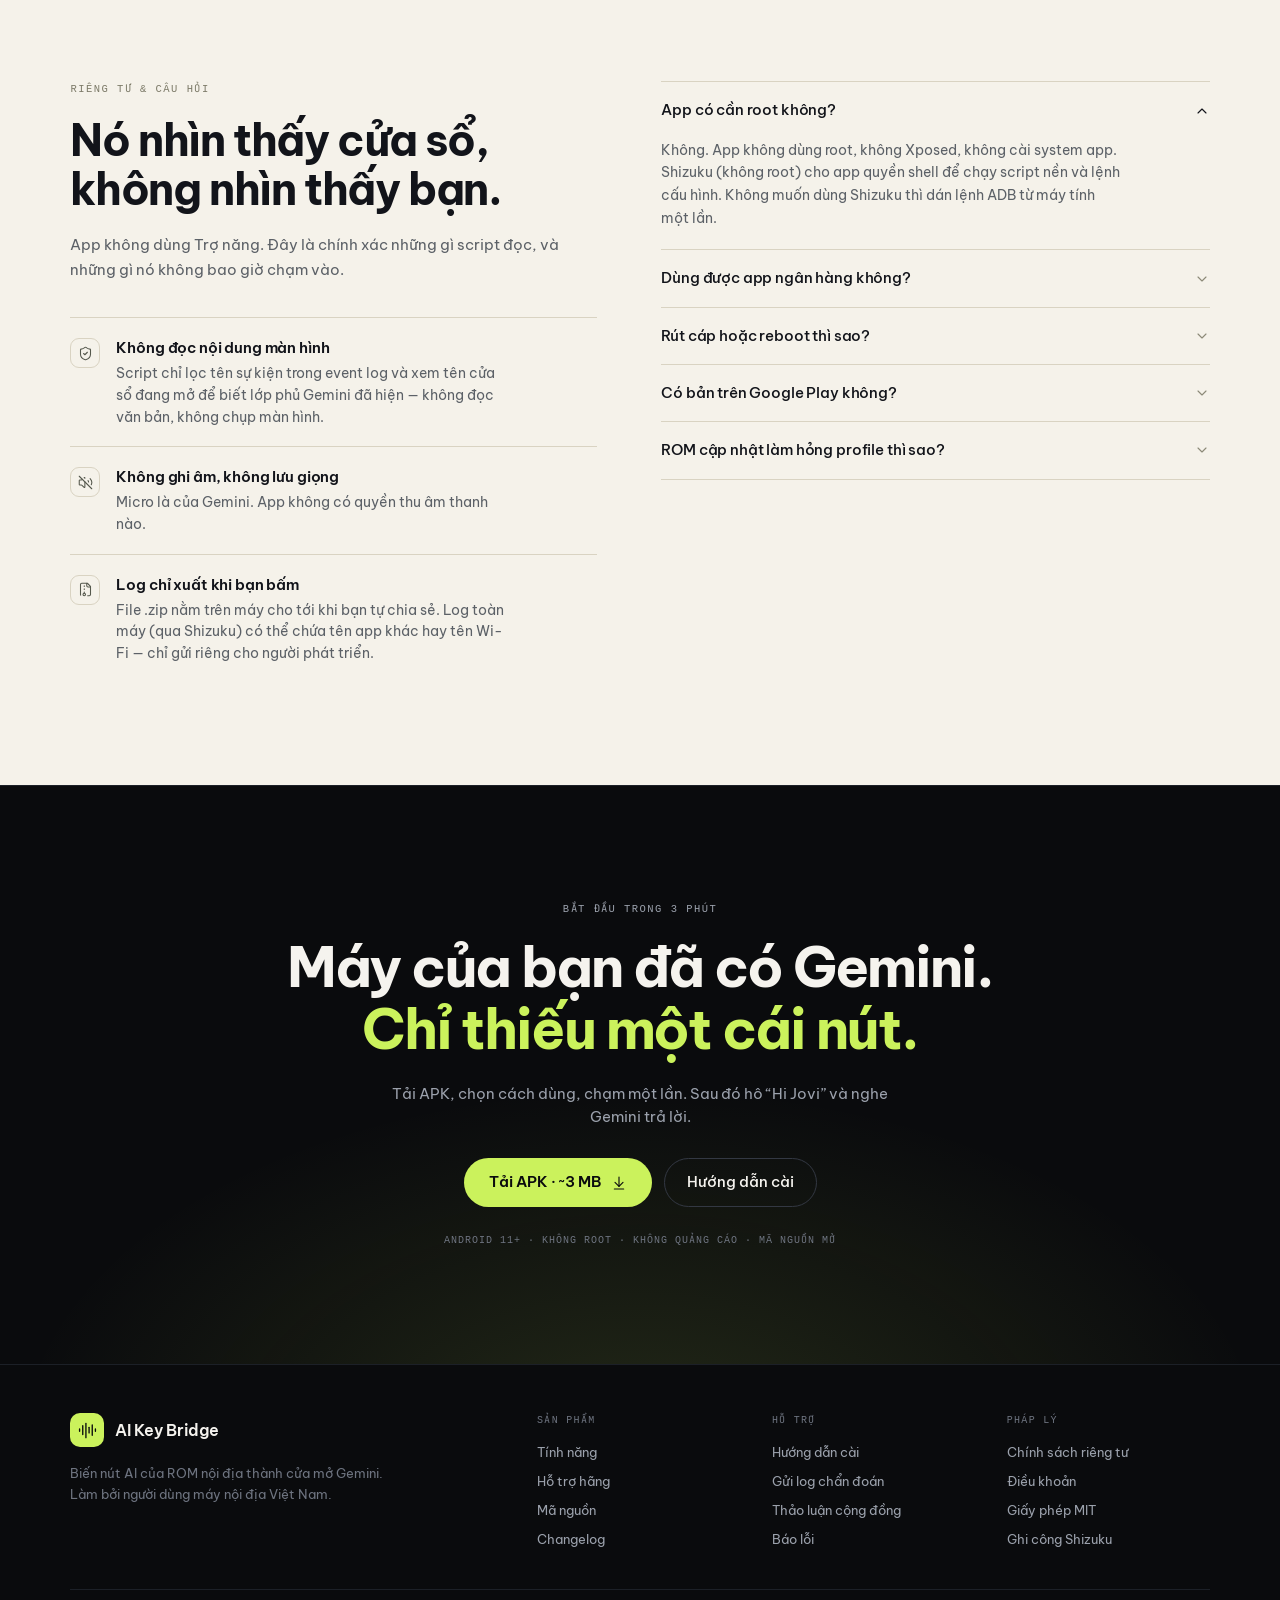
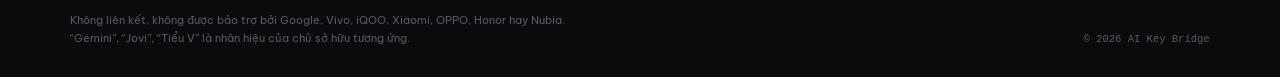
==== commit d000514c: "feat: dual shell engine (Shizuku + Built-in Engine) with auto-fallback & per-trigger actions" ====
--- a/web/index.html
+++ b/web/index.html
@@ -1,240 +1,410 @@
 <!doctype html>
 <html lang="vi">
+
 <head>
-<meta charset="utf-8">
-<meta name="viewport" content="width=device-width, initial-scale=1">
-<title>AI Key Bridge — Hô “Hi Jovi”, Gemini trả lời</title>
-<meta name="description" content="Hô “Hi Jovi” là hiện lớp phủ Gemini đang nghe, khoanh tròn để hỏi được. Tích hợp sẵn Engine nội bộ (ghép nối 6 số Gỡ lỗi không dây, không cần Shizuku), tự tắt Gỡ lỗi để dùng cùng app ngân hàng &amp; VNeID, không cần PC, không root. Mã nguồn mở MIT, Android 11+.">
-<meta name="color-scheme" content="dark">
-<meta name="theme-color" content="#0A0B0D">
-<link rel="canonical" href="https://pdong15dth.github.io/gemini-default-ai-phone/">
-<meta property="og:type" content="website">
-<meta property="og:locale" content="vi_VN">
-<meta property="og:title" content="AI Key Bridge — Hô “Hi Jovi”, Gemini trả lời">
-<meta property="og:description" content="Hô “Hi Jovi”, lớp phủ Gemini trả lời. Dùng được cùng app ngân hàng, không cần máy tính, không root. Mã nguồn mở MIT.">
-<meta property="og:image" content="https://pdong15dth.github.io/gemini-default-ai-phone/assets/shots/og-hero.png">
-<meta property="og:image:width" content="1200">
-<meta property="og:image:height" content="635">
-<meta name="twitter:card" content="summary_large_image">
-<link rel="icon" href="assets/favicon.svg" type="image/svg+xml">
-<link rel="preload" href="assets/fonts/font-8b6c7c9f.woff2" as="font" type="font/woff2" crossorigin>
-<link rel="stylesheet" href="assets/fonts.css">
-<link rel="stylesheet" href="assets/styles.css">
+  <meta charset="utf-8">
+  <meta name="viewport" content="width=device-width, initial-scale=1">
+  <title>AI Key Bridge — Hô “Hi Jovi”, Gemini trả lời</title>
+  <meta name="description"
+    content="Hô “Hi Jovi” là hiện lớp phủ Gemini đang nghe, khoanh tròn để hỏi được. Tích hợp sẵn Engine nội bộ (ghép nối 6 số Gỡ lỗi không dây, không cần Shizuku), tự tắt Gỡ lỗi để dùng cùng app ngân hàng &amp; VNeID, không cần PC, không root. Mã nguồn mở MIT, Android 11+.">
+  <meta name="color-scheme" content="dark">
+  <meta name="theme-color" content="#0A0B0D">
+  <link rel="canonical" href="https://pdong15dth.github.io/gemini-default-ai-phone/">
+  <meta property="og:type" content="website">
+  <meta property="og:locale" content="vi_VN">
+  <meta property="og:title" content="AI Key Bridge — Hô “Hi Jovi”, Gemini trả lời">
+  <meta property="og:description"
+    content="Hô “Hi Jovi”, lớp phủ Gemini trả lời. Dùng được cùng app ngân hàng, không cần máy tính, không root. Mã nguồn mở MIT.">
+  <meta property="og:image" content="https://pdong15dth.github.io/gemini-default-ai-phone/assets/shots/og-hero.png">
+  <meta property="og:image:width" content="1200">
+  <meta property="og:image:height" content="635">
+  <meta name="twitter:card" content="summary_large_image">
+  <link rel="icon" href="assets/favicon.svg" type="image/svg+xml">
+  <link rel="preload" href="assets/fonts/font-8b6c7c9f.woff2" as="font" type="font/woff2" crossorigin>
+  <link rel="stylesheet" href="assets/fonts.css">
+  <link rel="stylesheet" href="assets/styles.css">
 </head>
+
 <body>
-<svg xmlns="http://www.w3.org/2000/svg" aria-hidden="true" style="display:none">
-<symbol id="i-audio-lines" viewBox="0 0 24 24"><path d="M2 10v3" /> <path d="M6 6v11" /> <path d="M10 3v18" /> <path d="M14 8v7" /> <path d="M18 5v13" /> <path d="M22 10v3" /></symbol>
-<symbol id="i-arrow-down-to-line" viewBox="0 0 24 24"><path d="M12 17V3" /> <path d="m6 11 6 6 6-6" /> <path d="M19 21H5" /></symbol>
-<symbol id="i-arrow-up-right" viewBox="0 0 24 24"><path d="M7 7h10v10" /> <path d="M7 17 17 7" /></symbol>
-<symbol id="i-arrow-right" viewBox="0 0 24 24"><path d="M5 12h14" /> <path d="m12 5 7 7-7 7" /></symbol>
-<symbol id="i-play" viewBox="0 0 24 24"><polygon points="6 3 20 12 6 21 6 3" /></symbol>
-<symbol id="i-chevron-right" viewBox="0 0 24 24"><path d="m9 18 6-6-6-6" /></symbol>
-<symbol id="i-chevron-down" viewBox="0 0 24 24"><path d="m6 9 6 6 6-6" /></symbol>
-<symbol id="i-check" viewBox="0 0 24 24"><path d="M20 6 9 17l-5-5" /></symbol>
-<symbol id="i-x" viewBox="0 0 24 24"><path d="M18 6 6 18" /> <path d="m6 6 12 12" /></symbol>
-<symbol id="i-copy" viewBox="0 0 24 24"><rect width="14" height="14" x="8" y="8" rx="2" ry="2" /> <path d="M4 16c-1.1 0-2-.9-2-2V4c0-1.1.9-2 2-2h10c1.1 0 2 .9 2 2" /></symbol>
-<symbol id="i-shield-check" viewBox="0 0 24 24"><path d="M20 13c0 5-3.5 7.5-7.66 8.95a1 1 0 0 1-.67-.01C7.5 20.5 4 18 4 13V6a1 1 0 0 1 1-1c2 0 4.5-1.2 6.24-2.72a1.17 1.17 0 0 1 1.52 0C14.51 3.81 17 5 19 5a1 1 0 0 1 1 1z" /> <path d="m9 12 2 2 4-4" /></symbol>
-<symbol id="i-mic" viewBox="0 0 24 24"><path d="M12 2a3 3 0 0 0-3 3v7a3 3 0 0 0 6 0V5a3 3 0 0 0-3-3Z" /> <path d="M19 10v2a7 7 0 0 1-14 0v-2" /> <line x1="12" x2="12" y1="19" y2="22" /></symbol>
-<symbol id="i-power" viewBox="0 0 24 24"><path d="M12 2v10" /> <path d="M18.4 6.6a9 9 0 1 1-12.77.04" /></symbol>
-<symbol id="i-terminal" viewBox="0 0 24 24"><polyline points="4 17 10 11 4 5" /> <line x1="12" x2="20" y1="19" y2="19" /></symbol>
-<symbol id="i-smartphone" viewBox="0 0 24 24"><rect width="14" height="20" x="5" y="2" rx="2" ry="2" /> <path d="M12 18h.01" /></symbol>
-<symbol id="i-lock" viewBox="0 0 24 24"><rect width="18" height="11" x="3" y="11" rx="2" ry="2" /> <path d="M7 11V7a5 5 0 0 1 10 0v4" /></symbol>
-<symbol id="i-sparkles" viewBox="0 0 24 24"><path d="M9.937 15.5A2 2 0 0 0 8.5 14.063l-6.135-1.582a.5.5 0 0 1 0-.962L8.5 9.936A2 2 0 0 0 9.937 8.5l1.582-6.135a.5.5 0 0 1 .963 0L14.063 8.5A2 2 0 0 0 15.5 9.937l6.135 1.581a.5.5 0 0 1 0 .964L15.5 14.063a2 2 0 0 0-1.437 1.437l-1.582 6.135a.5.5 0 0 1-.963 0z" /> <path d="M20 3v4" /> <path d="M22 5h-4" /> <path d="M4 17v2" /> <path d="M5 18H3" /></symbol>
-<symbol id="i-book-open" viewBox="0 0 24 24"><path d="M12 7v14" /> <path d="M3 18a1 1 0 0 1-1-1V4a1 1 0 0 1 1-1h5a4 4 0 0 1 4 4 4 4 0 0 1 4-4h5a1 1 0 0 1 1 1v13a1 1 0 0 1-1 1h-6a3 3 0 0 0-3 3 3 3 0 0 0-3-3z" /></symbol>
-<symbol id="i-github" viewBox="0 0 24 24"><path d="M15 22v-4a4.8 4.8 0 0 0-1-3.5c3 0 6-2 6-5.5.08-1.25-.27-2.48-1-3.5.28-1.15.28-2.35 0-3.5 0 0-1 0-3 1.5-2.64-.5-5.36-.5-8 0C6 2 5 2 5 2c-.3 1.15-.3 2.35 0 3.5A5.403 5.403 0 0 0 4 9c0 3.5 3 5.5 6 5.5-.39.49-.68 1.05-.85 1.65-.17.6-.22 1.23-.15 1.85v4" /> <path d="M9 18c-4.51 2-5-2-7-2" /></symbol>
-<symbol id="i-external-link" viewBox="0 0 24 24"><path d="M15 3h6v6" /> <path d="M10 14 21 3" /> <path d="M18 13v6a2 2 0 0 1-2 2H5a2 2 0 0 1-2-2V8a2 2 0 0 1 2-2h6" /></symbol>
-<symbol id="i-menu" viewBox="0 0 24 24"><line x1="4" x2="20" y1="12" y2="12" /> <line x1="4" x2="20" y1="6" y2="6" /> <line x1="4" x2="20" y1="18" y2="18" /></symbol>
-<symbol id="i-triangle-alert" viewBox="0 0 24 24"><path d="m21.73 18-8-14a2 2 0 0 0-3.48 0l-8 14A2 2 0 0 0 4 21h16a2 2 0 0 0 1.73-3" /> <path d="M12 9v4" /> <path d="M12 17h.01" /></symbol>
-<symbol id="i-monitor-smartphone" viewBox="0 0 24 24"><path d="M18 8V6a2 2 0 0 0-2-2H4a2 2 0 0 0-2 2v7a2 2 0 0 0 2 2h8" /> <path d="M10 19v-3.96 3.15" /> <path d="M7 19h5" /> <rect width="6" height="10" x="16" y="12" rx="2" /></symbol>
-<symbol id="i-refresh-cw" viewBox="0 0 24 24"><path d="M3 12a9 9 0 0 1 9-9 9.75 9.75 0 0 1 6.74 2.74L21 8" /> <path d="M21 3v5h-5" /> <path d="M21 12a9 9 0 0 1-9 9 9.75 9.75 0 0 1-6.74-2.74L3 16" /> <path d="M8 16H3v5" /></symbol>
-<symbol id="i-zap" viewBox="0 0 24 24"><path d="M4 14a1 1 0 0 1-.78-1.63l9.9-10.2a.5.5 0 0 1 .86.46l-1.92 6.02A1 1 0 0 0 13 10h7a1 1 0 0 1 .78 1.63l-9.9 10.2a.5.5 0 0 1-.86-.46l1.92-6.02A1 1 0 0 0 11 14z" /></symbol>
-<symbol id="i-languages" viewBox="0 0 24 24"><path d="m5 8 6 6" /> <path d="m4 14 6-6 2-3" /> <path d="M2 5h12" /> <path d="M7 2h1" /> <path d="m22 22-5-10-5 10" /> <path d="M14 18h6" /></symbol>
-<symbol id="i-layers" viewBox="0 0 24 24"><path d="M12.83 2.18a2 2 0 0 0-1.66 0L2.6 6.08a1 1 0 0 0 0 1.83l8.58 3.91a2 2 0 0 0 1.66 0l8.58-3.9a1 1 0 0 0 0-1.83z" /> <path d="M2 12a1 1 0 0 0 .58.91l8.6 3.91a2 2 0 0 0 1.65 0l8.58-3.9A1 1 0 0 0 22 12" /> <path d="M2 17a1 1 0 0 0 .58.91l8.6 3.91a2 2 0 0 0 1.65 0l8.58-3.9A1 1 0 0 0 22 17" /></symbol>
-<symbol id="i-circle-check" viewBox="0 0 24 24"><circle cx="12" cy="12" r="10" /> <path d="m9 12 2 2 4-4" /></symbol>
-<symbol id="i-volume-off" viewBox="0 0 24 24"><path d="M16 9a5 5 0 0 1 .95 2.293" /> <path d="M19.364 5.636a9 9 0 0 1 1.889 9.96" /> <path d="m2 2 20 20" /> <path d="m7 7-.587.587A1.4 1.4 0 0 1 5.416 8H3a1 1 0 0 0-1 1v6a1 1 0 0 0 1 1h2.416a1.4 1.4 0 0 1 .997.413l3.383 3.384A.705.705 0 0 0 11 19.298V11" /> <path d="M9.828 4.172A.686.686 0 0 1 11 4.657v.686" /></symbol>
-<symbol id="i-file-archive" viewBox="0 0 24 24"><path d="M10 12v-1" /> <path d="M10 18v-2" /> <path d="M10 7V6" /> <path d="M14 2v4a2 2 0 0 0 2 2h4" /> <path d="M15.5 22H18a2 2 0 0 0 2-2V7l-5-5H6a2 2 0 0 0-2 2v16a2 2 0 0 0 .274 1.01" /> <circle cx="10" cy="20" r="2" /></symbol>
-<symbol id="i-timer" viewBox="0 0 24 24"><line x1="10" x2="14" y1="2" y2="2" /> <line x1="12" x2="15" y1="14" y2="11" /> <circle cx="12" cy="14" r="8" /></symbol>
-<symbol id="i-plug-zap" viewBox="0 0 24 24"><path d="M6.3 20.3a2.4 2.4 0 0 0 3.4 0L12 18l-6-6-2.3 2.3a2.4 2.4 0 0 0 0 3.4Z" /> <path d="m2 22 3-3" /> <path d="M7.5 13.5 10 11" /> <path d="M10.5 16.5 13 14" /> <path d="m18 3-4 4h6l-4 4" /></symbol>
-</svg>
-
-<a class="skip-link" href="#main">Bỏ qua điều hướng</a>
-
-<header class="nav" id="nav">
-  <div class="wrap nav__inner">
-    <a class="brand" href="#top" aria-label="AI Key Bridge — về đầu trang">
-      <span class="brand__mark"><svg class="i" aria-hidden="true"><use href="#i-audio-lines"/></svg></span>
-      <span class="brand__name">AI Key Bridge</span>
-    </a>
-
-    <nav class="nav__links" id="nav-links" aria-label="Điều hướng chính">
-      <a href="#how">Cách chạy</a>
-      <a href="#features">Tính năng</a>
-      <a href="#oem">Hỗ trợ hãng</a>
-      <a href="#source">Mã nguồn</a>
-      <a href="#faq">FAQ</a>
-      <a class="nav__cta-mobile" href="https://github.com/pdong15dth/gemini-default-ai-phone/releases/latest/download/ai-key-bridge.apk">Tải APK</a>
-    </nav>
-
-    <div class="nav__right">
-      <span class="version" id="nav-version"><span class="dot" aria-hidden="true"></span><span id="nav-version-text">v1.0.12</span></span>
-      <a class="btn btn--light btn--sm" href="https://github.com/pdong15dth/gemini-default-ai-phone/releases/latest/download/ai-key-bridge.apk">
-        Tải APK <svg class="i" aria-hidden="true"><use href="#i-arrow-down-to-line"/></svg>
+  <svg xmlns="http://www.w3.org/2000/svg" aria-hidden="true" style="display:none">
+    <symbol id="i-audio-lines" viewBox="0 0 24 24">
+      <path d="M2 10v3" />
+      <path d="M6 6v11" />
+      <path d="M10 3v18" />
+      <path d="M14 8v7" />
+      <path d="M18 5v13" />
+      <path d="M22 10v3" />
+    </symbol>
+    <symbol id="i-arrow-down-to-line" viewBox="0 0 24 24">
+      <path d="M12 17V3" />
+      <path d="m6 11 6 6 6-6" />
+      <path d="M19 21H5" />
+    </symbol>
+    <symbol id="i-arrow-up-right" viewBox="0 0 24 24">
+      <path d="M7 7h10v10" />
+      <path d="M7 17 17 7" />
+    </symbol>
+    <symbol id="i-arrow-right" viewBox="0 0 24 24">
+      <path d="M5 12h14" />
+      <path d="m12 5 7 7-7 7" />
+    </symbol>
+    <symbol id="i-play" viewBox="0 0 24 24">
+      <polygon points="6 3 20 12 6 21 6 3" />
+    </symbol>
+    <symbol id="i-chevron-right" viewBox="0 0 24 24">
+      <path d="m9 18 6-6-6-6" />
+    </symbol>
+    <symbol id="i-chevron-down" viewBox="0 0 24 24">
+      <path d="m6 9 6 6 6-6" />
+    </symbol>
+    <symbol id="i-check" viewBox="0 0 24 24">
+      <path d="M20 6 9 17l-5-5" />
+    </symbol>
+    <symbol id="i-x" viewBox="0 0 24 24">
+      <path d="M18 6 6 18" />
+      <path d="m6 6 12 12" />
+    </symbol>
+    <symbol id="i-copy" viewBox="0 0 24 24">
+      <rect width="14" height="14" x="8" y="8" rx="2" ry="2" />
+      <path d="M4 16c-1.1 0-2-.9-2-2V4c0-1.1.9-2 2-2h10c1.1 0 2 .9 2 2" />
+    </symbol>
+    <symbol id="i-shield-check" viewBox="0 0 24 24">
+      <path
+        d="M20 13c0 5-3.5 7.5-7.66 8.95a1 1 0 0 1-.67-.01C7.5 20.5 4 18 4 13V6a1 1 0 0 1 1-1c2 0 4.5-1.2 6.24-2.72a1.17 1.17 0 0 1 1.52 0C14.51 3.81 17 5 19 5a1 1 0 0 1 1 1z" />
+      <path d="m9 12 2 2 4-4" />
+    </symbol>
+    <symbol id="i-mic" viewBox="0 0 24 24">
+      <path d="M12 2a3 3 0 0 0-3 3v7a3 3 0 0 0 6 0V5a3 3 0 0 0-3-3Z" />
+      <path d="M19 10v2a7 7 0 0 1-14 0v-2" />
+      <line x1="12" x2="12" y1="19" y2="22" />
+    </symbol>
+    <symbol id="i-power" viewBox="0 0 24 24">
+      <path d="M12 2v10" />
+      <path d="M18.4 6.6a9 9 0 1 1-12.77.04" />
+    </symbol>
+    <symbol id="i-terminal" viewBox="0 0 24 24">
+      <polyline points="4 17 10 11 4 5" />
+      <line x1="12" x2="20" y1="19" y2="19" />
+    </symbol>
+    <symbol id="i-smartphone" viewBox="0 0 24 24">
+      <rect width="14" height="20" x="5" y="2" rx="2" ry="2" />
+      <path d="M12 18h.01" />
+    </symbol>
+    <symbol id="i-lock" viewBox="0 0 24 24">
+      <rect width="18" height="11" x="3" y="11" rx="2" ry="2" />
+      <path d="M7 11V7a5 5 0 0 1 10 0v4" />
+    </symbol>
+    <symbol id="i-sparkles" viewBox="0 0 24 24">
+      <path
+        d="M9.937 15.5A2 2 0 0 0 8.5 14.063l-6.135-1.582a.5.5 0 0 1 0-.962L8.5 9.936A2 2 0 0 0 9.937 8.5l1.582-6.135a.5.5 0 0 1 .963 0L14.063 8.5A2 2 0 0 0 15.5 9.937l6.135 1.581a.5.5 0 0 1 0 .964L15.5 14.063a2 2 0 0 0-1.437 1.437l-1.582 6.135a.5.5 0 0 1-.963 0z" />
+      <path d="M20 3v4" />
+      <path d="M22 5h-4" />
+      <path d="M4 17v2" />
+      <path d="M5 18H3" />
+    </symbol>
+    <symbol id="i-book-open" viewBox="0 0 24 24">
+      <path d="M12 7v14" />
+      <path
+        d="M3 18a1 1 0 0 1-1-1V4a1 1 0 0 1 1-1h5a4 4 0 0 1 4 4 4 4 0 0 1 4-4h5a1 1 0 0 1 1 1v13a1 1 0 0 1-1 1h-6a3 3 0 0 0-3 3 3 3 0 0 0-3-3z" />
+    </symbol>
+    <symbol id="i-github" viewBox="0 0 24 24">
+      <path
+        d="M15 22v-4a4.8 4.8 0 0 0-1-3.5c3 0 6-2 6-5.5.08-1.25-.27-2.48-1-3.5.28-1.15.28-2.35 0-3.5 0 0-1 0-3 1.5-2.64-.5-5.36-.5-8 0C6 2 5 2 5 2c-.3 1.15-.3 2.35 0 3.5A5.403 5.403 0 0 0 4 9c0 3.5 3 5.5 6 5.5-.39.49-.68 1.05-.85 1.65-.17.6-.22 1.23-.15 1.85v4" />
+      <path d="M9 18c-4.51 2-5-2-7-2" />
+    </symbol>
+    <symbol id="i-external-link" viewBox="0 0 24 24">
+      <path d="M15 3h6v6" />
+      <path d="M10 14 21 3" />
+      <path d="M18 13v6a2 2 0 0 1-2 2H5a2 2 0 0 1-2-2V8a2 2 0 0 1 2-2h6" />
+    </symbol>
+    <symbol id="i-menu" viewBox="0 0 24 24">
+      <line x1="4" x2="20" y1="12" y2="12" />
+      <line x1="4" x2="20" y1="6" y2="6" />
+      <line x1="4" x2="20" y1="18" y2="18" />
+    </symbol>
+    <symbol id="i-triangle-alert" viewBox="0 0 24 24">
+      <path d="m21.73 18-8-14a2 2 0 0 0-3.48 0l-8 14A2 2 0 0 0 4 21h16a2 2 0 0 0 1.73-3" />
+      <path d="M12 9v4" />
+      <path d="M12 17h.01" />
+    </symbol>
+    <symbol id="i-monitor-smartphone" viewBox="0 0 24 24">
+      <path d="M18 8V6a2 2 0 0 0-2-2H4a2 2 0 0 0-2 2v7a2 2 0 0 0 2 2h8" />
+      <path d="M10 19v-3.96 3.15" />
+      <path d="M7 19h5" />
+      <rect width="6" height="10" x="16" y="12" rx="2" />
+    </symbol>
+    <symbol id="i-refresh-cw" viewBox="0 0 24 24">
+      <path d="M3 12a9 9 0 0 1 9-9 9.75 9.75 0 0 1 6.74 2.74L21 8" />
+      <path d="M21 3v5h-5" />
+      <path d="M21 12a9 9 0 0 1-9 9 9.75 9.75 0 0 1-6.74-2.74L3 16" />
+      <path d="M8 16H3v5" />
+    </symbol>
+    <symbol id="i-zap" viewBox="0 0 24 24">
+      <path
+        d="M4 14a1 1 0 0 1-.78-1.63l9.9-10.2a.5.5 0 0 1 .86.46l-1.92 6.02A1 1 0 0 0 13 10h7a1 1 0 0 1 .78 1.63l-9.9 10.2a.5.5 0 0 1-.86-.46l1.92-6.02A1 1 0 0 0 11 14z" />
+    </symbol>
+    <symbol id="i-languages" viewBox="0 0 24 24">
+      <path d="m5 8 6 6" />
+      <path d="m4 14 6-6 2-3" />
+      <path d="M2 5h12" />
+      <path d="M7 2h1" />
+      <path d="m22 22-5-10-5 10" />
+      <path d="M14 18h6" />
+    </symbol>
+    <symbol id="i-layers" viewBox="0 0 24 24">
+      <path
+        d="M12.83 2.18a2 2 0 0 0-1.66 0L2.6 6.08a1 1 0 0 0 0 1.83l8.58 3.91a2 2 0 0 0 1.66 0l8.58-3.9a1 1 0 0 0 0-1.83z" />
+      <path d="M2 12a1 1 0 0 0 .58.91l8.6 3.91a2 2 0 0 0 1.65 0l8.58-3.9A1 1 0 0 0 22 12" />
+      <path d="M2 17a1 1 0 0 0 .58.91l8.6 3.91a2 2 0 0 0 1.65 0l8.58-3.9A1 1 0 0 0 22 17" />
+    </symbol>
+    <symbol id="i-circle-check" viewBox="0 0 24 24">
+      <circle cx="12" cy="12" r="10" />
+      <path d="m9 12 2 2 4-4" />
+    </symbol>
+    <symbol id="i-volume-off" viewBox="0 0 24 24">
+      <path d="M16 9a5 5 0 0 1 .95 2.293" />
+      <path d="M19.364 5.636a9 9 0 0 1 1.889 9.96" />
+      <path d="m2 2 20 20" />
+      <path
+        d="m7 7-.587.587A1.4 1.4 0 0 1 5.416 8H3a1 1 0 0 0-1 1v6a1 1 0 0 0 1 1h2.416a1.4 1.4 0 0 1 .997.413l3.383 3.384A.705.705 0 0 0 11 19.298V11" />
+      <path d="M9.828 4.172A.686.686 0 0 1 11 4.657v.686" />
+    </symbol>
+    <symbol id="i-file-archive" viewBox="0 0 24 24">
+      <path d="M10 12v-1" />
+      <path d="M10 18v-2" />
+      <path d="M10 7V6" />
+      <path d="M14 2v4a2 2 0 0 0 2 2h4" />
+      <path d="M15.5 22H18a2 2 0 0 0 2-2V7l-5-5H6a2 2 0 0 0-2 2v16a2 2 0 0 0 .274 1.01" />
+      <circle cx="10" cy="20" r="2" />
+    </symbol>
+    <symbol id="i-timer" viewBox="0 0 24 24">
+      <line x1="10" x2="14" y1="2" y2="2" />
+      <line x1="12" x2="15" y1="14" y2="11" />
+      <circle cx="12" cy="14" r="8" />
+    </symbol>
+    <symbol id="i-plug-zap" viewBox="0 0 24 24">
+      <path d="M6.3 20.3a2.4 2.4 0 0 0 3.4 0L12 18l-6-6-2.3 2.3a2.4 2.4 0 0 0 0 3.4Z" />
+      <path d="m2 22 3-3" />
+      <path d="M7.5 13.5 10 11" />
+      <path d="M10.5 16.5 13 14" />
+      <path d="m18 3-4 4h6l-4 4" />
+    </symbol>
+  </svg>
+
+  <a class="skip-link" href="#main">Bỏ qua điều hướng</a>
+
+  <header class="nav" id="nav">
+    <div class="wrap nav__inner">
+      <a class="brand" href="#top" aria-label="AI Key Bridge — về đầu trang">
+        <span class="brand__mark"><svg class="i" aria-hidden="true">
+            <use href="#i-audio-lines" />
+          </svg></span>
+        <span class="brand__name">AI Key Bridge</span>
       </a>
-      <button class="nav__burger" id="nav-burger" type="button" aria-expanded="false" aria-controls="nav-links" aria-label="Mở menu">
-        <svg class="i" aria-hidden="true"><use href="#i-menu"/></svg>
-      </button>
+
+      <nav class="nav__links" id="nav-links" aria-label="Điều hướng chính">
+        <a href="#how">Cách chạy</a>
+        <a href="#features">Tính năng</a>
+        <a href="#oem">Hỗ trợ hãng</a>
+        <a href="#source">Mã nguồn</a>
+        <a href="#faq">FAQ</a>
+        <a class="nav__cta-mobile"
+          href="https://github.com/pdong15dth/gemini-default-ai-phone/releases/latest/download/ai-key-bridge.apk">Tải
+          APK</a>
+      </nav>
+
+      <div class="nav__right">
+        <span class="version" id="nav-version"><span class="dot" aria-hidden="true"></span><span
+            id="nav-version-text">v1.0.13</span></span>
+        <a class="btn btn--light btn--sm"
+          href="https://github.com/pdong15dth/gemini-default-ai-phone/releases/latest/download/ai-key-bridge.apk">
+          Tải APK <svg class="i" aria-hidden="true">
+            <use href="#i-arrow-down-to-line" />
+          </svg>
+        </a>
+        <button class="nav__burger" id="nav-burger" type="button" aria-expanded="false" aria-controls="nav-links"
+          aria-label="Mở menu">
+          <svg class="i" aria-hidden="true">
+            <use href="#i-menu" />
+          </svg>
+        </button>
+      </div>
     </div>
-  </div>
-</header>
-
-<main id="main">
-  <span id="top"></span>
-
-  <!-- ============ HERO ============ -->
-  <section class="hero" aria-labelledby="hero-title">
-    <div class="wrap hero__grid">
-      <div class="hero__copy">
-        <p class="eyebrow" data-reveal><span class="pulse" aria-hidden="true"></span>Android 11+ · OriginOS · Không root</p>
-        <h1 class="hero__title" id="hero-title" data-reveal data-delay="1">
-          Hô “Hi Jovi”.<br><span class="accent">Gemini</span> trả lời.
-        </h1>
-        <p class="hero__sub" data-reveal data-delay="2">
-          Biến khẩu lệnh và nút AI của ROM nội địa thành cửa mở Gemini: bắt trợ lý gốc vừa mở, đóng nó, hiện lớp phủ Gemini với Micro bật sẵn và khoanh tròn để hỏi được. Script nền chạy độc lập — tắt Gỡ lỗi USB để dùng app ngân hàng vẫn chạy.
-        </p>
-        <div class="hero__cta" data-reveal data-delay="3">
-          <a class="btn btn--accent" href="https://github.com/pdong15dth/gemini-default-ai-phone/releases/latest/download/ai-key-bridge.apk">
-            Tải APK cho Vivo / iQOO
-            <svg class="i" aria-hidden="true"><use href="#i-arrow-down-to-line"/></svg>
-          </a>
-          <a class="btn btn--ghost" href="#how">
-            <svg class="i i--fill" aria-hidden="true"><use href="#i-play"/></svg>
-            Xem luồng 3 bước
-          </a>
-        </div>
-        <ul class="hero__trust" data-reveal data-delay="4">
-          <li><svg class="i" aria-hidden="true"><use href="#i-shield-check"/></svg>Không root</li>
-          <li><svg class="i" aria-hidden="true"><use href="#i-volume-off"/></svg>Không ghi âm</li>
-          <li><svg class="i" aria-hidden="true"><use href="#i-lock"/></svg>Dùng cùng app ngân hàng</li>
-        </ul>
-      </div>
-
-      <div class="hero__visual" data-reveal data-delay="2">
-        <div class="hero__glow" aria-hidden="true"></div>
-        <figure class="phone phone--hero">
-          <div class="phone__frame">
-            <img class="phone__shot" src="assets/shots/overview.webp" width="540" height="1200"
-                 alt="Màn hình Tổng quan của AI Key Bridge trên vivo: trạng thái Sẵn sàng, 100% thành công, thời gian trung bình 0,9 giây, script nền đang chạy."
-                 fetchpriority="high" decoding="async">
-          </div>
-          <figcaption class="visually-hidden">Ảnh màn hình ứng dụng AI Key Bridge</figcaption>
-        </figure>
-        <div class="chip chip--flow" aria-hidden="true">
-          <span class="chip__icon"><svg class="i" aria-hidden="true"><use href="#i-check"/></svg></span>
-          <span>
-            <b>Chuyển hướng xong</b>
-            <small>Hi Jovi → lớp phủ Gemini</small>
-          </span>
-        </div>
-        <div class="chip chip--mic" aria-hidden="true">
-          <span class="chip__dot"></span>
-          <span>Micro tự bật · khoanh tròn được</span>
-        </div>
-      </div>
-    </div>
-  </section>
-
-  <!-- ============ BEFORE / AFTER ============ -->
-  <section class="section paper" id="compare" aria-labelledby="compare-title">
-    <div class="wrap">
-      <header class="head" data-reveal>
-        <p class="eyebrow eyebrow--dark">Trước &amp; sau</p>
-        <h2 class="h2 h2--dark" id="compare-title">Một cái nút. Không còn chuỗi lệnh.</h2>
-        <p class="lede">
-          Cách cũ cần PC, cáp và lòng kiên nhẫn. AI Key Bridge gói toàn bộ quy trình đó vào vài màn hình onboarding — rồi biến mất khỏi đường đi của bạn.
-        </p>
-      </header>
-
-      <div class="compare">
-        <div class="compare__old" data-reveal>
-          <div class="compare__top">
-            <span class="tag tag--dark">Cách cũ · ADB thủ công</span>
-            <span class="compare__time">≈ 45 phút</span>
-          </div>
-          <ul class="list-x">
-            <li>Bật gỡ lỗi USB, cài platform-tools trên PC</li>
-            <li>Cắm cáp, chấp nhận hộp thoại RSA</li>
-            <li>Dán 7 lệnh settings / appops / locale</li>
-            <li>Tự đo tọa độ nút Micro của Gemini</li>
-            <li>Rút cáp là script chết</li>
-            <li>Reboot xong phải chạy lại từ đầu</li>
-            <li>ROM cập nhật: lệnh sai, tự mò lại</li>
+  </header>
+
+  <main id="main">
+    <span id="top"></span>
+
+    <!-- ============ HERO ============ -->
+    <section class="hero" aria-labelledby="hero-title">
+      <div class="wrap hero__grid">
+        <div class="hero__copy">
+          <p class="eyebrow" data-reveal><span class="pulse" aria-hidden="true"></span>Android 11+ · OriginOS · Không
+            root</p>
+          <h1 class="hero__title" id="hero-title" data-reveal data-delay="1">
+            Hô “Hi Jovi”.<br><span class="accent">Gemini</span> trả lời.
+          </h1>
+          <p class="hero__sub" data-reveal data-delay="2">
+            Biến khẩu lệnh và nút AI của ROM nội địa thành cửa mở Gemini: bắt trợ lý gốc vừa mở, đóng nó, hiện lớp phủ
+            Gemini với Micro bật sẵn và khoanh tròn để hỏi được. Script nền chạy độc lập — tắt Gỡ lỗi USB để dùng app
+            ngân hàng vẫn chạy.
+          </p>
+          <div class="hero__cta" data-reveal data-delay="3">
+            <a class="btn btn--accent"
+              href="https://github.com/pdong15dth/gemini-default-ai-phone/releases/latest/download/ai-key-bridge.apk">
+              Tải APK cho Vivo / iQOO
+              <svg class="i" aria-hidden="true">
+                <use href="#i-arrow-down-to-line" />
+              </svg>
+            </a>
+            <a class="btn btn--ghost" href="#how">
+              <svg class="i i--fill" aria-hidden="true">
+                <use href="#i-play" />
+              </svg>
+              Xem luồng 3 bước
+            </a>
+          </div>
+          <ul class="hero__trust" data-reveal data-delay="4">
+            <li><svg class="i" aria-hidden="true">
+                <use href="#i-shield-check" />
+              </svg>Không root</li>
+            <li><svg class="i" aria-hidden="true">
+                <use href="#i-volume-off" />
+              </svg>Không ghi âm</li>
+            <li><svg class="i" aria-hidden="true">
+                <use href="#i-lock" />
+              </svg>Dùng cùng app ngân hàng</li>
           </ul>
         </div>
 
-        <div class="compare__new" data-reveal data-delay="1">
-          <div class="compare__top">
-            <span class="tag tag--accent">AI Key Bridge</span>
-            <span class="compare__time compare__time--accent">≈ 3 phút</span>
-          </div>
-          <ul class="list-check">
-            <li>Chọn cách dùng: Script nền (Bank-Safe) tích hợp sẵn Engine nội bộ</li>
-            <li>Ghép nối 6 số Gỡ lỗi không dây ngay trên thanh thông báo — không cần cài Shizuku, không cần PC</li>
-            <li>Hô “Hi Jovi” → lớp phủ Gemini, Micro bật, khoanh tròn được</li>
-            <li>Bấm 1 chạm tự tắt Tuỳ chọn nhà phát triển &amp; Gỡ lỗi USB để dùng app ngân hàng / VNeID — script vẫn chạy</li>
-            <li>Reboot: bật lại Gỡ lỗi không dây là Engine tự kết nối lại không cần nhập mã lần 2</li>
-            <li>Đổi đích đến: Gemini, ChatGPT Voice, Claude hoặc app khác</li>
-          </ul>
-          <p class="compare__note">Không root · Không Xposed · Không gửi dữ liệu ra ngoài</p>
-        </div>
-      </div>
-    </div>
-  </section>
-
-  <!-- ============ HOW IT WORKS ============ -->
-  <section class="section dark" id="how" aria-labelledby="how-title">
-    <div class="wrap">
-      <header class="head head--split" data-reveal>
-        <div>
-          <p class="eyebrow">Luồng chạy thật</p>
-          <h2 class="h2" id="how-title">Từ tiếng gọi đến Micro:<br>chưa tới 2 giây.</h2>
-        </div>
-        <p class="head__aside">
-          Không dùng Trợ năng, không ghi âm. Script shell chỉ lọc tên sự kiện trong event log, bấm Back rồi gọi lớp phủ Gemini — giống hệt tự giữ nút nguồn.
-        </p>
-      </header>
-
-      <ol class="steps">
-        <li class="step" data-reveal>
-          <span class="step__num">01 <span>/ ≈ 50 ms</span></span>
-          <h3 class="step__title">Bắt trợ lý gốc</h3>
-          <p class="step__desc">Script thấy CopilotPanelWindow trong event log.</p>
-        </li>
-        <li class="step" data-reveal data-delay="1">
-          <span class="step__num">02 <span>/ ≈ 500 ms</span></span>
-          <h3 class="step__title">Đóng panel, nhả audio</h3>
-          <p class="step__desc">Gửi Back, chờ Tiểu V nhả audio focus.</p>
-        </li>
-        <li class="step" data-reveal data-delay="2">
-          <span class="step__num">03 <span>/ ≈ 400 ms</span></span>
-          <h3 class="step__title">Mở lớp phủ Gemini</h3>
-          <p class="step__desc">Keyevent 219 (phím trợ lý, như giữ nút nguồn): lớp phủ có ảnh màn hình nên khoanh tròn được.</p>
-        </li>
-        <li class="step" data-reveal data-delay="3">
-          <span class="step__num">04 <span>/ ≈ 600 ms</span></span>
-          <h3 class="step__title">Micro bật sẵn</h3>
-          <p class="step__desc">Chờ lớp phủ đứng yên rồi chạm Micro theo tỉ lệ màn hình. Google kẹt thì tự khởi động lại và gọi lần nữa.</p>
-        </li>
-      </ol>
-
-      <div class="provision">
-        <div class="term" data-reveal>
-          <div class="term__bar">
-            <span class="term__title"><svg class="i" aria-hidden="true"><use href="#i-terminal"/></svg>provisioner · vivo / originos</span>
-            <button class="term__copy" type="button" data-copy-target="#term-code">
-              <svg class="i" aria-hidden="true"><use href="#i-copy"/></svg><span>Copy</span>
-            </button>
-          </div>
-          <pre class="term__code" id="term-code"><code><span class="c"># 1 · đặt trợ lý mặc định</span>
+        <div class="hero__visual" data-reveal data-delay="2">
+          <div class="hero__glow" aria-hidden="true"></div>
+          <figure class="phone phone--hero">
+            <div class="phone__frame">
+              <img class="phone__shot" src="assets/shots/overview.webp" width="540" height="1200"
+                alt="Màn hình Tổng quan của AI Key Bridge trên vivo: trạng thái Sẵn sàng, 100% thành công, thời gian trung bình 0,9 giây, script nền đang chạy."
+                fetchpriority="high" decoding="async">
+            </div>
+            <figcaption class="visually-hidden">Ảnh màn hình ứng dụng AI Key Bridge</figcaption>
+          </figure>
+          <div class="chip chip--flow" aria-hidden="true">
+            <span class="chip__icon"><svg class="i" aria-hidden="true">
+                <use href="#i-check" />
+              </svg></span>
+            <span>
+              <b>Chuyển hướng xong</b>
+              <small>Hi Jovi → lớp phủ Gemini</small>
+            </span>
+          </div>
+          <div class="chip chip--mic" aria-hidden="true">
+            <span class="chip__dot"></span>
+            <span>Micro tự bật · khoanh tròn được</span>
+          </div>
+        </div>
+      </div>
+    </section>
+
+    <!-- ============ BEFORE / AFTER ============ -->
+    <section class="section paper" id="compare" aria-labelledby="compare-title">
+      <div class="wrap">
+        <header class="head" data-reveal>
+          <p class="eyebrow eyebrow--dark">Trước &amp; sau</p>
+          <h2 class="h2 h2--dark" id="compare-title">Một cái nút. Không còn chuỗi lệnh.</h2>
+          <p class="lede">
+            Cách cũ cần PC, cáp và lòng kiên nhẫn. AI Key Bridge gói toàn bộ quy trình đó vào vài màn hình onboarding —
+            rồi biến mất khỏi đường đi của bạn.
+          </p>
+        </header>
+
+        <div class="compare">
+          <div class="compare__old" data-reveal>
+            <div class="compare__top">
+              <span class="tag tag--dark">Cách cũ · ADB thủ công</span>
+              <span class="compare__time">≈ 45 phút</span>
+            </div>
+            <ul class="list-x">
+              <li>Bật gỡ lỗi USB, cài platform-tools trên PC</li>
+              <li>Cắm cáp, chấp nhận hộp thoại RSA</li>
+              <li>Dán 7 lệnh settings / appops / locale</li>
+              <li>Tự đo tọa độ nút Micro của Gemini</li>
+              <li>Rút cáp là script chết</li>
+              <li>Reboot xong phải chạy lại từ đầu</li>
+              <li>ROM cập nhật: lệnh sai, tự mò lại</li>
+            </ul>
+          </div>
+
+          <div class="compare__new" data-reveal data-delay="1">
+            <div class="compare__top">
+              <span class="tag tag--accent">AI Key Bridge</span>
+              <span class="compare__time compare__time--accent">≈ 3 phút</span>
+            </div>
+            <ul class="list-check">
+              <li>Chọn cách dùng: Script nền (Bank-Safe) tích hợp sẵn Engine nội bộ</li>
+              <li>Ghép nối 6 số Gỡ lỗi không dây ngay trên thanh thông báo — không cần cài Shizuku, không cần PC</li>
+              <li>Hô “Hi Jovi” → lớp phủ Gemini, Micro bật, khoanh tròn được</li>
+              <li>Bấm 1 chạm tự tắt Tuỳ chọn nhà phát triển &amp; Gỡ lỗi USB để dùng app ngân hàng / VNeID — script vẫn
+                chạy</li>
+              <li>Reboot: bật lại Gỡ lỗi không dây là Engine tự kết nối lại không cần nhập mã lần 2</li>
+              <li>Đổi đích đến: Gemini, ChatGPT Voice, Claude hoặc app khác</li>
+            </ul>
+            <p class="compare__note">Không root · Không Xposed · Không gửi dữ liệu ra ngoài</p>
+          </div>
+        </div>
+      </div>
+    </section>
+
+    <!-- ============ HOW IT WORKS ============ -->
+    <section class="section dark" id="how" aria-labelledby="how-title">
+      <div class="wrap">
+        <header class="head head--split" data-reveal>
+          <div>
+            <p class="eyebrow">Luồng chạy thật</p>
+            <h2 class="h2" id="how-title">Từ tiếng gọi đến Micro:<br>chưa tới 2 giây.</h2>
+          </div>
+          <p class="head__aside">
+            Không dùng Trợ năng, không ghi âm. Script shell chỉ lọc tên sự kiện trong event log, bấm Back rồi gọi lớp
+            phủ Gemini — giống hệt tự giữ nút nguồn.
+          </p>
+        </header>
+
+        <ol class="steps">
+          <li class="step" data-reveal>
+            <span class="step__num">01 <span>/ ≈ 50 ms</span></span>
+            <h3 class="step__title">Bắt trợ lý gốc</h3>
+            <p class="step__desc">Script thấy CopilotPanelWindow trong event log.</p>
+          </li>
+          <li class="step" data-reveal data-delay="1">
+            <span class="step__num">02 <span>/ ≈ 500 ms</span></span>
+            <h3 class="step__title">Đóng panel, nhả audio</h3>
+            <p class="step__desc">Gửi Back, chờ Tiểu V nhả audio focus.</p>
+          </li>
+          <li class="step" data-reveal data-delay="2">
+            <span class="step__num">03 <span>/ ≈ 400 ms</span></span>
+            <h3 class="step__title">Mở lớp phủ Gemini</h3>
+            <p class="step__desc">Keyevent 219 (phím trợ lý, như giữ nút nguồn): lớp phủ có ảnh màn hình nên khoanh tròn
+              được.</p>
+          </li>
+          <li class="step" data-reveal data-delay="3">
+            <span class="step__num">04 <span>/ ≈ 600 ms</span></span>
+            <h3 class="step__title">Micro bật sẵn</h3>
+            <p class="step__desc">Chờ lớp phủ đứng yên rồi chạm Micro theo tỉ lệ màn hình. Google kẹt thì tự khởi động
+              lại và gọi lần nữa.</p>
+          </li>
+        </ol>
+
+        <div class="provision">
+          <div class="term" data-reveal>
+            <div class="term__bar">
+              <span class="term__title"><svg class="i" aria-hidden="true">
+                  <use href="#i-terminal" />
+                </svg>provisioner · vivo / originos</span>
+              <button class="term__copy" type="button" data-copy-target="#term-code">
+                <svg class="i" aria-hidden="true">
+                  <use href="#i-copy" />
+                </svg><span>Copy</span>
+              </button>
+            </div>
+            <pre class="term__code" id="term-code"><code><span class="c"># 1 · đặt trợ lý mặc định</span>
 <span class="p">$</span> settings put secure assistant \
     com.google.android.googlequicksearchbox/.voiceinteraction.GsaVoiceInteractionService
 <span class="ok">✓ đọc lại: Gemini</span>
@@ -244,371 +414,478 @@
 <span class="c"># 3 · cho Gemini xem màn hình (khoanh tròn)</span>
 <span class="p">$</span> settings put secure assist_screenshot_enabled 1
 <span class="ok">✓ on</span></code></pre>
-        </div>
-
-        <div class="provision__copy" data-reveal data-delay="1">
-          <h3 class="h3">Cấu hình tự động qua Engine nội bộ, hoặc dán tay bằng ADB.</h3>
-          <p>Provisioner chạy trực tiếp qua Engine nội bộ (ghép nối 6 số Gỡ lỗi không dây, không cần Shizuku) hoặc in lệnh ADB cho bạn dán. Mỗi bước đều đọc lại giá trị để xác nhận — không tin exit code; bước nào đã đúng thì bỏ qua, không làm Google và Tiểu V khởi động lại. Lệnh nào fail thì báo đúng lệnh đó, kèm gợi ý theo ROM.</p>
-          <p class="note"><svg class="i" aria-hidden="true"><use href="#i-triangle-alert"/></svg>Kích hoạt xong app tự động tắt Tuỳ chọn nhà phát triển và Gỡ lỗi USB — cả Engine nội bộ lẫn script nền vẫn chạy trong RAM. Khởi động lại máy thì mở lại Gỡ lỗi không dây để Engine tự kết nối và bật lại script.</p>
-        </div>
+          </div>
+
+          <div class="provision__copy" data-reveal data-delay="1">
+            <h3 class="h3">Cấu hình tự động qua Engine nội bộ, hoặc dán tay bằng ADB.</h3>
+            <p>Provisioner chạy trực tiếp qua Engine nội bộ (ghép nối 6 số Gỡ lỗi không dây, không cần Shizuku) hoặc in
+              lệnh ADB cho bạn dán. Mỗi bước đều đọc lại giá trị để xác nhận — không tin exit code; bước nào đã đúng thì
+              bỏ qua, không làm Google và Tiểu V khởi động lại. Lệnh nào fail thì báo đúng lệnh đó, kèm gợi ý theo ROM.
+            </p>
+            <p class="note"><svg class="i" aria-hidden="true">
+                <use href="#i-triangle-alert" />
+              </svg>Kích hoạt xong app tự động tắt Tuỳ chọn nhà phát triển và Gỡ lỗi USB — cả Engine nội bộ lẫn script
+              nền vẫn chạy trong RAM. Khởi động lại máy thì mở lại Gỡ lỗi không dây để Engine tự kết nối và bật lại
+              script.</p>
+          </div>
+        </div>
+      </div>
+    </section>
+
+    <!-- ============ APP SCREENS ============ -->
+    <section class="section dark section--flush" id="screens" aria-labelledby="screens-title">
+      <div class="wrap">
+        <header class="head head--center" data-reveal>
+          <p class="eyebrow">Onboarding · chụp trên vivo X300 Pro</p>
+          <h2 class="h2" id="screens-title">Vài màn hình, rồi không cần mở app nữa.</h2>
+          <p class="lede lede--center">Cài đặt xong là xong. Chỉ cần mở lại app để bật script sau mỗi lần khởi động máy.
+          </p>
+        </header>
+
+        <div class="screens">
+          <figure class="screen-card" data-reveal>
+            <div class="phone phone--strip">
+              <div class="phone__frame">
+                <img class="phone__shot" src="assets/shots/guides/guide_vivo_perm_gemini.webp" width="540" height="1200"
+                  loading="lazy" decoding="async"
+                  alt="Màn hình Quyền của Gemini trên Vivo OriginOS với 5 quyền cần bật được khoanh khung xanh.">
+              </div>
+            </div>
+            <figcaption>
+              <span class="screen-card__num">01</span>
+              <h3>Mở thẳng trang quyền</h3>
+              <p>Chạm 1 lần để nhảy thẳng vào trang Tự khởi động, Cửa sổ nổi &amp; Màn hình khóa của Google và Gemini —
+                kèm ảnh khoanh vùng rõ ràng.</p>
+            </figcaption>
+          </figure>
+
+          <figure class="screen-card" data-reveal data-delay="1">
+            <div class="phone phone--strip">
+              <div class="phone__frame">
+                <img class="phone__shot" src="assets/shots/guides/guide_battery_bg.webp" width="540" height="1200"
+                  loading="lazy" decoding="async"
+                  alt="Màn hình Kiểm soát pin dưới nền trên Vivo: chọn chữ G để bật Cho phép sử dụng pin ngầm cho Gemini và Google.">
+              </div>
+            </div>
+            <figcaption>
+              <span class="screen-card__num">02</span>
+              <h3>Pin ngầm &amp; Trợ lý mặc định</h3>
+              <p>Mở thẳng danh sách Kiểm soát pin dưới nền và trang Trợ lý kỹ thuật số bị Vivo giấu khỏi Cài đặt thường.
+              </p>
+            </figcaption>
+          </figure>
+
+          <figure class="screen-card" data-reveal data-delay="2">
+            <div class="phone phone--strip">
+              <div class="phone__frame">
+                <img class="phone__shot" src="assets/shots/guides/guide_gemini_lockscreen.webp" width="540"
+                  height="1200" loading="lazy" decoding="async"
+                  alt="Màn hình Gemini trên màn hình khoá: bật công tắc Dùng Gemini mà không cần mở khoá.">
+              </div>
+            </div>
+            <figcaption>
+              <span class="screen-card__num">03</span>
+              <h3>Hướng dẫn từng bước bằng ảnh</h3>
+              <p>9 bước hướng dẫn bằng ảnh chụp màn hình thật ngay trong app (cả Gemini trên màn khóa, khẩu lệnh “Hi
+                Jovi” và tắt Gỡ lỗi).</p>
+            </figcaption>
+          </figure>
+        </div>
+      </div>
+    </section>
+
+    <!-- ============ FEATURES ============ -->
+    <section class="section dark" id="features" aria-labelledby="features-title">
+      <div class="wrap">
+        <header class="head head--split" data-reveal>
+          <div>
+            <p class="eyebrow">Tính năng</p>
+            <h2 class="h2" id="features-title">Mọi thứ một script ADB<br>không làm được.</h2>
+          </div>
+          <p class="head__aside">Không chỉ là chuyển hướng. Là giữ cho nó hoạt động sau mỗi bản cập nhật ROM.</p>
+        </header>
+
+        <ul class="features">
+          <li class="feature" data-reveal>
+            <svg class="i feature__icon" aria-hidden="true">
+              <use href="#i-monitor-smartphone" />
+            </svg>
+            <h3>Không cần PC &amp; Shizuku</h3>
+            <p>Engine nội bộ tự ghép nối 6 số Gỡ lỗi không dây và khởi chạy script ngay trên máy. Tắt Gỡ lỗi, vuốt tắt
+              app — chuyển hướng vẫn hoạt động.</p>
+          </li>
+          <li class="feature" data-reveal data-delay="1">
+            <svg class="i feature__icon" aria-hidden="true">
+              <use href="#i-lock" />
+            </svg>
+            <h3>Dùng cùng app ngân hàng &amp; VNeID</h3>
+            <p>Không Trợ năng, không mở cổng TCP ngầm. Chạm 1 lần tự tắt hẳn Tuỳ chọn nhà phát triển và Gỡ lỗi USB để
+              mọi app ngân hàng và VNeID hoạt động bình thường.</p>
+          </li>
+          <li class="feature" data-reveal data-delay="2">
+            <svg class="i feature__icon" aria-hidden="true">
+              <use href="#i-languages" />
+            </svg>
+            <h3>Vá crash tiếng Việt</h3>
+            <p>Đặt locale en-US cho Tiểu V bằng một chạm — hết crash khi máy đang chạy tiếng Việt.</p>
+          </li>
+          <li class="feature" data-reveal>
+            <svg class="i feature__icon" aria-hidden="true">
+              <use href="#i-mic" />
+            </svg>
+            <h3>Micro bật, khoanh tròn được</h3>
+            <p>Lớp phủ Gemini mở bằng phím trợ lý nên khoanh tròn để hỏi được; script chạm Micro khi lớp phủ đã hiện
+              hẳn, theo tỉ lệ màn hình chứ không hard-code độ phân giải.</p>
+          </li>
+          <li class="feature" data-reveal data-delay="1">
+            <svg class="i feature__icon" aria-hidden="true">
+              <use href="#i-power" />
+            </svg>
+            <h3>Nút cứng → AI</h3>
+            <p>Bấm nút AI hay nút lối tắt là mở lớp phủ Gemini. Script đọc event log của nút nên Tiểu V không kịp hiện
+              lên.</p>
+          </li>
+          <li class="feature" data-reveal data-delay="2">
+            <svg class="i feature__icon" aria-hidden="true">
+              <use href="#i-layers" />
+            </svg>
+            <h3>Đa hãng bằng JSON</h3>
+            <p>Vivo đã kiểm chứng; Xiaomi, OPPO, Honor và Nubia có profile beta. Hãng khác dùng “Dò trợ lý” để tự lưu
+              cửa sổ.</p>
+          </li>
+        </ul>
+      </div>
+    </section>
+
+    <!-- ============ OPEN SOURCE ============ -->
+    <section class="section dark" id="source" aria-labelledby="source-title">
+      <div class="wrap">
+        <header class="head head--split" data-reveal>
+          <div>
+            <p class="eyebrow">Mã nguồn mở</p>
+            <h2 class="h2" id="source-title">Không bản Pro. Không quảng cáo.<br>Chỉ có code.</h2>
+          </div>
+          <p class="head__aside">Toàn bộ app, Provisioner và profile JSON nằm trên GitHub. Không tài khoản, không
+            license, không server của chúng tôi.</p>
+        </header>
+
+        <div class="oss" data-reveal>
+          <div class="license">
+            <span class="license__label">Giấy phép</span>
+            <strong class="license__name">MIT</strong>
+            <p>Fork, sửa, dùng trong dịch vụ cài đặt máy — miễn giữ phần ghi công. Không paywall, không telemetry, không
+              SDK trả phí.</p>
+            <span class="license__meta">kotlin 2.0 · agp 8.7 · minSdk 30 · apk ~3 MB</span>
+          </div>
+
+          <ol class="contrib">
+            <li>
+              <span class="contrib__num">01</span>
+              <div>
+                <h3>Fork &amp; build</h3>
+                <p>Clone, mở Android Studio, chạy assembleRelease. Không cần key hay server.</p>
+              </div>
+            </li>
+            <li>
+              <span class="contrib__num">02</span>
+              <div>
+                <h3>Gửi profile ROM</h3>
+                <p>Một file JSON cho hãng máy của bạn. Test trên máy thật là merge.</p>
+              </div>
+            </li>
+            <li>
+              <span class="contrib__num">03</span>
+              <div>
+                <h3>Gửi log chẩn đoán</h3>
+                <p>Một file .zip gồm log app, lý do app bị tắt và (qua Shizuku) log toàn máy — đủ để tái hiện lỗi.</p>
+              </div>
+            </li>
+          </ol>
+        </div>
+
+        <div class="oss__cta" data-reveal>
+          <a class="btn btn--accent" href="https://github.com/pdong15dth/gemini-default-ai-phone">
+            <svg class="i" aria-hidden="true">
+              <use href="#i-github" />
+            </svg>Mở trên GitHub
+          </a>
+          <a class="btn btn--ghost"
+            href="https://github.com/pdong15dth/gemini-default-ai-phone/blob/main/CONTRIBUTING.md">
+            CONTRIBUTING.md <svg class="i" aria-hidden="true">
+              <use href="#i-arrow-up-right" />
+            </svg>
+          </a>
+          <span class="oss__url">github.com/pdong15dth/gemini-default-ai-phone • MIT • 0 telemetry</span>
+        </div>
+      </div>
+    </section>
+
+    <!-- ============ OEM SUPPORT ============ -->
+    <section class="section paper" id="oem" aria-labelledby="oem-title">
+      <div class="wrap">
+        <header class="head head--split" data-reveal>
+          <div>
+            <p class="eyebrow eyebrow--dark">Hỗ trợ theo hãng</p>
+            <h2 class="h2 h2--dark" id="oem-title">Bắt đầu với Vivo,<br>mở rộng bằng profile.</h2>
+          </div>
+          <p class="head__aside head__aside--dark">Mỗi hãng là một file JSON đi kèm app. Vivo đã kiểm chứng trên máy
+            thật; các hãng khác có profile beta và cần người dùng thật xác nhận.</p>
+        </header>
+
+        <div class="table-scroll" data-reveal>
+          <table class="oem-table">
+            <caption class="visually-hidden">Trạng thái hỗ trợ theo hãng và ROM</caption>
+            <thead>
+              <tr>
+                <th scope="col">Hãng / ROM</th>
+                <th scope="col">Trợ lý gốc</th>
+                <th scope="col">Gói</th>
+                <th scope="col">Trạng thái</th>
+                <th scope="col">Ghi chú</th>
+              </tr>
+            </thead>
+            <tbody>
+              <tr>
+                <th scope="row"><span class="oem__brand">Vivo / iQOO</span><span class="oem__rom">OriginOS</span></th>
+                <td>Tiểu V / Jovi</td>
+                <td class="mono">com.vivo.ai.copilot</td>
+                <td><span class="pill pill--solid">Đã kiểm chứng</span></td>
+                <td class="oem__note">CopilotPanelWindow · script nền · locale fix</td>
+              </tr>
+              <tr>
+                <th scope="row"><span class="oem__brand">Xiaomi / Redmi</span><span class="oem__rom">HyperOS
+                    China</span></th>
+                <td>XiaoAI</td>
+                <td class="mono">com.miui.voiceassist</td>
+                <td><span class="pill">Beta</span></td>
+                <td class="oem__note">VoiceAssistActivity · autostart gắt</td>
+              </tr>
+              <tr>
+                <th scope="row"><span class="oem__brand">OPPO / OnePlus / Realme</span><span class="oem__rom">ColorOS
+                    China</span></th>
+                <td>Breeno</td>
+                <td class="mono">com.heytap.speechassist</td>
+                <td><span class="pill">Beta</span></td>
+                <td class="oem__note">SpeechAssistActivity · Action button</td>
+              </tr>
+              <tr>
+                <th scope="row"><span class="oem__brand">Honor / Huawei</span><span class="oem__rom">MagicOS</span></th>
+                <td>YOYO</td>
+                <td class="mono">com.hihonor.magicvoice</td>
+                <td><span class="pill">Beta</span></td>
+                <td class="oem__note">VoiceAssistantActivity · lớp phủ</td>
+              </tr>
+              <tr>
+                <th scope="row"><span class="oem__brand">Nubia / RedMagic</span><span class="oem__rom">MyOS</span></th>
+                <td>Mora</td>
+                <td class="mono">cn.nubia.voiceassist</td>
+                <td><span class="pill">Beta</span></td>
+                <td class="oem__note">VoiceAssistService · phím cạnh máy</td>
+              </tr>
+            </tbody>
+          </table>
+        </div>
+        <p class="footnote" data-reveal>Profile beta lấy tên gói và tên cửa sổ từ thông tin công khai, chưa thử trên máy
+          thật. App không phản ứng thì dùng “Dò trợ lý” để lưu đúng cửa sổ của máy bạn, và gửi profile lên GitHub.</p>
+      </div>
+    </section>
+
+    <!-- ============ PRIVACY + FAQ ============ -->
+    <section class="section paper" id="faq" aria-labelledby="privacy-title">
+      <div class="wrap privacy">
+        <div>
+          <header class="head" data-reveal>
+            <p class="eyebrow eyebrow--dark">Riêng tư &amp; câu hỏi</p>
+            <h2 class="h2 h2--dark" id="privacy-title">Nó nhìn thấy cửa sổ, không nhìn thấy bạn.</h2>
+            <p class="lede">App không dùng Trợ năng. Đây là chính xác những gì script đọc, và những gì nó không bao giờ
+              chạm vào.</p>
+          </header>
+
+          <ul class="privacy-list">
+            <li data-reveal>
+              <span class="privacy-list__icon"><svg class="i" aria-hidden="true">
+                  <use href="#i-shield-check" />
+                </svg></span>
+              <div>
+                <h3>Không đọc nội dung màn hình</h3>
+                <p>Script chỉ lọc tên sự kiện trong event log và xem tên cửa sổ đang mở để biết lớp phủ Gemini đã hiện —
+                  không đọc văn bản, không chụp màn hình.</p>
+              </div>
+            </li>
+            <li data-reveal data-delay="1">
+              <span class="privacy-list__icon"><svg class="i" aria-hidden="true">
+                  <use href="#i-volume-off" />
+                </svg></span>
+              <div>
+                <h3>Không ghi âm, không lưu giọng</h3>
+                <p>Micro là của Gemini. App không có quyền thu âm thanh nào.</p>
+              </div>
+            </li>
+            <li data-reveal data-delay="2">
+              <span class="privacy-list__icon"><svg class="i" aria-hidden="true">
+                  <use href="#i-file-archive" />
+                </svg></span>
+              <div>
+                <h3>Log chỉ xuất khi bạn bấm</h3>
+                <p>File .zip nằm trên máy cho tới khi bạn tự chia sẻ. Log toàn máy (qua Shizuku) có thể chứa tên app
+                  khác hay tên Wi-Fi — chỉ gửi riêng cho người phát triển.</p>
+              </div>
+            </li>
+          </ul>
+        </div>
+
+        <div class="faq" data-reveal>
+          <div class="faq__item">
+            <button class="faq__q" type="button" aria-expanded="true" aria-controls="faq-a1" id="faq-q1">
+              App có cần root không?
+              <svg class="i" aria-hidden="true">
+                <use href="#i-chevron-down" />
+              </svg>
+            </button>
+            <div class="faq__a" id="faq-a1" role="region" aria-labelledby="faq-q1">
+              <div>
+                <p>Không. App không dùng root, không Xposed, không cài system app. Shizuku (không root) cho app quyền
+                  shell để chạy script nền và lệnh cấu hình. Không muốn dùng Shizuku thì dán lệnh ADB từ máy tính một
+                  lần.</p>
+              </div>
+            </div>
+          </div>
+          <div class="faq__item">
+            <button class="faq__q" type="button" aria-expanded="false" aria-controls="faq-a2" id="faq-q2">
+              Dùng được app ngân hàng không?
+              <svg class="i" aria-hidden="true">
+                <use href="#i-chevron-down" />
+              </svg>
+            </button>
+            <div class="faq__a" id="faq-a2" role="region" aria-labelledby="faq-q2">
+              <div>
+                <p>Được. Từ bản 1.0.10 app không còn dùng Trợ năng. Kích hoạt xong, bạn tắt công tắc tổng Tuỳ chọn nhà
+                  phát triển và Gỡ lỗi USB — hai cài đặt mà app ngân hàng chặn. Script nền chạy bằng quyền shell, tách
+                  khỏi app và Shizuku, nên vẫn chuyển “Hi Jovi” sang Gemini.</p>
+              </div>
+            </div>
+          </div>
+          <div class="faq__item">
+            <button class="faq__q" type="button" aria-expanded="false" aria-controls="faq-a3" id="faq-q3">
+              Rút cáp hoặc reboot thì sao?
+              <svg class="i" aria-hidden="true">
+                <use href="#i-chevron-down" />
+              </svg>
+            </button>
+            <div class="faq__a" id="faq-a3" role="region" aria-labelledby="faq-q3">
+              <div>
+                <p>Không phụ thuộc PC: rút cáp vẫn chạy. Script nền chạy tách khỏi app nên vuốt app khỏi đa nhiệm, dọn
+                  đa nhiệm, dừng Shizuku hay tắt Gỡ lỗi USB vẫn dùng được; chỉ mất khi khởi động lại máy — bật lại
+                  Shizuku, mở app, bấm Kích hoạt.</p>
+              </div>
+            </div>
+          </div>
+          <div class="faq__item">
+            <button class="faq__q" type="button" aria-expanded="false" aria-controls="faq-a4" id="faq-q4">
+              Có bản trên Google Play không?
+              <svg class="i" aria-hidden="true">
+                <use href="#i-chevron-down" />
+              </svg>
+            </button>
+            <div class="faq__a" id="faq-a4" role="region" aria-labelledby="faq-q4">
+              <div>
+                <p>Không. App can thiệp vào trợ lý hệ thống qua quyền shell (Shizuku) nên không phù hợp chính sách Play.
+                  APK phát hành trực tiếp trên GitHub Releases, ký bằng một khoá cố định, kèm file SHA-256.</p>
+              </div>
+            </div>
+          </div>
+          <div class="faq__item">
+            <button class="faq__q" type="button" aria-expanded="false" aria-controls="faq-a5" id="faq-q5">
+              ROM cập nhật làm hỏng profile thì sao?
+              <svg class="i" aria-hidden="true">
+                <use href="#i-chevron-down" />
+              </svg>
+            </button>
+            <div class="faq__a" id="faq-a5" role="region" aria-labelledby="faq-q5">
+              <div>
+                <p>Profile là file JSON đi kèm APK. Khi tên cửa sổ hoặc tên gói đổi, dùng “Dò trợ lý” để lưu cửa sổ mới
+                  ngay trên máy, rồi chờ bản APK cập nhật profile. App không có quyền Internet nên không tự tải profile
+                  từ xa.</p>
+              </div>
+            </div>
+          </div>
+        </div>
+      </div>
+    </section>
+
+    <!-- ============ FINAL CTA ============ -->
+    <section class="section final" aria-labelledby="final-title">
+      <div class="wrap final__inner">
+        <p class="eyebrow" data-reveal>Bắt đầu trong 3 phút</p>
+        <h2 class="final__title" id="final-title" data-reveal data-delay="1">
+          Máy của bạn đã có Gemini.<br><span class="accent">Chỉ thiếu một cái nút.</span>
+        </h2>
+        <p class="final__sub" data-reveal data-delay="2">
+          Tải APK, chọn cách dùng, chạm một lần. Sau đó hô “Hi Jovi” và nghe Gemini trả lời.
+        </p>
+        <div class="final__cta" data-reveal data-delay="3">
+          <a class="btn btn--accent"
+            href="https://github.com/pdong15dth/gemini-default-ai-phone/releases/latest/download/ai-key-bridge.apk">
+            Tải APK · ~3 MB <svg class="i" aria-hidden="true">
+              <use href="#i-arrow-down-to-line" />
+            </svg>
+          </a>
+          <a class="btn btn--ghost"
+            href="https://github.com/pdong15dth/gemini-default-ai-phone#cai-dat-va-thiet-lap">Hướng dẫn cài</a>
+        </div>
+        <p class="final__meta" data-reveal data-delay="4">ANDROID 11+ · KHÔNG ROOT · KHÔNG QUẢNG CÁO · MÃ NGUỒN MỞ</p>
+      </div>
+    </section>
+  </main>
+
+  <footer class="footer">
+    <div class="wrap">
+      <div class="footer__top">
+        <div class="footer__brand">
+          <a class="brand" href="#top" aria-label="AI Key Bridge — về đầu trang">
+            <span class="brand__mark"><svg class="i" aria-hidden="true">
+                <use href="#i-audio-lines" />
+              </svg></span>
+            <span class="brand__name">AI Key Bridge</span>
+          </a>
+          <p>Biến nút AI của ROM nội địa thành cửa mở Gemini. Làm bởi người dùng máy nội địa Việt Nam.</p>
+        </div>
+
+        <nav class="footer__col" aria-label="Sản phẩm">
+          <h2>Sản phẩm</h2>
+          <a href="#features">Tính năng</a>
+          <a href="#oem">Hỗ trợ hãng</a>
+          <a href="https://github.com/pdong15dth/gemini-default-ai-phone">Mã nguồn</a>
+          <a href="https://github.com/pdong15dth/gemini-default-ai-phone/releases">Changelog</a>
+        </nav>
+
+        <nav class="footer__col" aria-label="Hỗ trợ">
+          <h2>Hỗ trợ</h2>
+          <a href="https://github.com/pdong15dth/gemini-default-ai-phone#cai-dat-va-thiet-lap">Hướng dẫn cài</a>
+          <a href="https://github.com/pdong15dth/gemini-default-ai-phone/issues/new?template=diagnostics.yml">Gửi log
+            chẩn đoán</a>
+          <a href="https://github.com/pdong15dth/gemini-default-ai-phone/discussions">Thảo luận cộng đồng</a>
+          <a href="https://github.com/pdong15dth/gemini-default-ai-phone/issues">Báo lỗi</a>
+        </nav>
+
+        <nav class="footer__col" aria-label="Pháp lý">
+          <h2>Pháp lý</h2>
+          <a href="privacy.html">Chính sách riêng tư</a>
+          <a href="terms.html">Điều khoản</a>
+          <a href="https://github.com/pdong15dth/gemini-default-ai-phone/blob/main/LICENSE">Giấy phép MIT</a>
+          <a href="https://github.com/RikkaApps/Shizuku">Ghi công Shizuku</a>
+        </nav>
+      </div>
+
+      <div class="footer__bottom">
+        <p>Không liên kết, không được bảo trợ bởi Google, Vivo, iQOO, Xiaomi, OPPO, Honor hay Nubia. “Gemini”, “Jovi”,
+          “Tiểu V” là nhãn hiệu của chủ sở hữu tương ứng.</p>
+        <span class="footer__copy">© <span id="year">2025</span> AI Key Bridge</span>
       </div>
     </div>
-  </section>
-
-  <!-- ============ APP SCREENS ============ -->
-  <section class="section dark section--flush" id="screens" aria-labelledby="screens-title">
-    <div class="wrap">
-      <header class="head head--center" data-reveal>
-        <p class="eyebrow">Onboarding · chụp trên vivo X300 Pro</p>
-        <h2 class="h2" id="screens-title">Vài màn hình, rồi không cần mở app nữa.</h2>
-        <p class="lede lede--center">Cài đặt xong là xong. Chỉ cần mở lại app để bật script sau mỗi lần khởi động máy.</p>
-      </header>
-
-      <div class="screens">
-        <figure class="screen-card" data-reveal>
-          <div class="phone phone--strip">
-            <div class="phone__frame">
-              <img class="phone__shot" src="assets/shots/guides/guide_vivo_perm_gemini.webp" width="540" height="1200" loading="lazy" decoding="async"
-                   alt="Màn hình Quyền của Gemini trên Vivo OriginOS với 5 quyền cần bật được khoanh khung xanh.">
-            </div>
-          </div>
-          <figcaption>
-            <span class="screen-card__num">01</span>
-            <h3>Mở thẳng trang quyền</h3>
-            <p>Chạm 1 lần để nhảy thẳng vào trang Tự khởi động, Cửa sổ nổi &amp; Màn hình khóa của Google và Gemini — kèm ảnh khoanh vùng rõ ràng.</p>
-          </figcaption>
-        </figure>
-
-        <figure class="screen-card" data-reveal data-delay="1">
-          <div class="phone phone--strip">
-            <div class="phone__frame">
-              <img class="phone__shot" src="assets/shots/guides/guide_battery_bg.webp" width="540" height="1200" loading="lazy" decoding="async"
-                   alt="Màn hình Kiểm soát pin dưới nền trên Vivo: chọn chữ G để bật Cho phép sử dụng pin ngầm cho Gemini và Google.">
-            </div>
-          </div>
-          <figcaption>
-            <span class="screen-card__num">02</span>
-            <h3>Pin ngầm &amp; Trợ lý mặc định</h3>
-            <p>Mở thẳng danh sách Kiểm soát pin dưới nền và trang Trợ lý kỹ thuật số bị Vivo giấu khỏi Cài đặt thường.</p>
-          </figcaption>
-        </figure>
-
-        <figure class="screen-card" data-reveal data-delay="2">
-          <div class="phone phone--strip">
-            <div class="phone__frame">
-              <img class="phone__shot" src="assets/shots/guides/guide_gemini_lockscreen.webp" width="540" height="1200" loading="lazy" decoding="async"
-                   alt="Màn hình Gemini trên màn hình khoá: bật công tắc Dùng Gemini mà không cần mở khoá.">
-            </div>
-          </div>
-          <figcaption>
-            <span class="screen-card__num">03</span>
-            <h3>Hướng dẫn từng bước bằng ảnh</h3>
-            <p>9 bước hướng dẫn bằng ảnh chụp màn hình thật ngay trong app (cả Gemini trên màn khóa, khẩu lệnh “Hi Jovi” và tắt Gỡ lỗi).</p>
-          </figcaption>
-        </figure>
-      </div>
-    </div>
-  </section>
-
-  <!-- ============ FEATURES ============ -->
-  <section class="section dark" id="features" aria-labelledby="features-title">
-    <div class="wrap">
-      <header class="head head--split" data-reveal>
-        <div>
-          <p class="eyebrow">Tính năng</p>
-          <h2 class="h2" id="features-title">Mọi thứ một script ADB<br>không làm được.</h2>
-        </div>
-        <p class="head__aside">Không chỉ là chuyển hướng. Là giữ cho nó hoạt động sau mỗi bản cập nhật ROM.</p>
-      </header>
-
-      <ul class="features">
-        <li class="feature" data-reveal>
-          <svg class="i feature__icon" aria-hidden="true"><use href="#i-monitor-smartphone"/></svg>
-          <h3>Không cần PC &amp; Shizuku</h3>
-          <p>Engine nội bộ tự ghép nối 6 số Gỡ lỗi không dây và khởi chạy script ngay trên máy. Tắt Gỡ lỗi, vuốt tắt app — chuyển hướng vẫn hoạt động.</p>
-        </li>
-        <li class="feature" data-reveal data-delay="1">
-          <svg class="i feature__icon" aria-hidden="true"><use href="#i-lock"/></svg>
-          <h3>Dùng cùng app ngân hàng &amp; VNeID</h3>
-          <p>Không Trợ năng, không mở cổng TCP ngầm. Chạm 1 lần tự tắt hẳn Tuỳ chọn nhà phát triển và Gỡ lỗi USB để mọi app ngân hàng và VNeID hoạt động bình thường.</p>
-        </li>
-        <li class="feature" data-reveal data-delay="2">
-          <svg class="i feature__icon" aria-hidden="true"><use href="#i-languages"/></svg>
-          <h3>Vá crash tiếng Việt</h3>
-          <p>Đặt locale en-US cho Tiểu V bằng một chạm — hết crash khi máy đang chạy tiếng Việt.</p>
-        </li>
-        <li class="feature" data-reveal>
-          <svg class="i feature__icon" aria-hidden="true"><use href="#i-mic"/></svg>
-          <h3>Micro bật, khoanh tròn được</h3>
-          <p>Lớp phủ Gemini mở bằng phím trợ lý nên khoanh tròn để hỏi được; script chạm Micro khi lớp phủ đã hiện hẳn, theo tỉ lệ màn hình chứ không hard-code độ phân giải.</p>
-        </li>
-        <li class="feature" data-reveal data-delay="1">
-          <svg class="i feature__icon" aria-hidden="true"><use href="#i-power"/></svg>
-          <h3>Nút cứng → AI</h3>
-          <p>Bấm nút AI hay nút lối tắt là mở lớp phủ Gemini. Script đọc event log của nút nên Tiểu V không kịp hiện lên.</p>
-        </li>
-        <li class="feature" data-reveal data-delay="2">
-          <svg class="i feature__icon" aria-hidden="true"><use href="#i-layers"/></svg>
-          <h3>Đa hãng bằng JSON</h3>
-          <p>Vivo đã kiểm chứng; Xiaomi, OPPO, Honor và Nubia có profile beta. Hãng khác dùng “Dò trợ lý” để tự lưu cửa sổ.</p>
-        </li>
-      </ul>
-    </div>
-  </section>
-
-  <!-- ============ OPEN SOURCE ============ -->
-  <section class="section dark" id="source" aria-labelledby="source-title">
-    <div class="wrap">
-      <header class="head head--split" data-reveal>
-        <div>
-          <p class="eyebrow">Mã nguồn mở</p>
-          <h2 class="h2" id="source-title">Không bản Pro. Không quảng cáo.<br>Chỉ có code.</h2>
-        </div>
-        <p class="head__aside">Toàn bộ app, Provisioner và profile JSON nằm trên GitHub. Không tài khoản, không license, không server của chúng tôi.</p>
-      </header>
-
-      <div class="oss" data-reveal>
-        <div class="license">
-          <span class="license__label">Giấy phép</span>
-          <strong class="license__name">MIT</strong>
-          <p>Fork, sửa, dùng trong dịch vụ cài đặt máy — miễn giữ phần ghi công. Không paywall, không telemetry, không SDK trả phí.</p>
-          <span class="license__meta">kotlin 2.0 · agp 8.7 · minSdk 30 · apk ~3 MB</span>
-        </div>
-
-        <ol class="contrib">
-          <li>
-            <span class="contrib__num">01</span>
-            <div><h3>Fork &amp; build</h3><p>Clone, mở Android Studio, chạy assembleRelease. Không cần key hay server.</p></div>
-          </li>
-          <li>
-            <span class="contrib__num">02</span>
-            <div><h3>Gửi profile ROM</h3><p>Một file JSON cho hãng máy của bạn. Test trên máy thật là merge.</p></div>
-          </li>
-          <li>
-            <span class="contrib__num">03</span>
-            <div><h3>Gửi log chẩn đoán</h3><p>Một file .zip gồm log app, lý do app bị tắt và (qua Shizuku) log toàn máy — đủ để tái hiện lỗi.</p></div>
-          </li>
-        </ol>
-      </div>
-
-      <div class="oss__cta" data-reveal>
-        <a class="btn btn--accent" href="https://github.com/pdong15dth/gemini-default-ai-phone">
-          <svg class="i" aria-hidden="true"><use href="#i-github"/></svg>Mở trên GitHub
-        </a>
-        <a class="btn btn--ghost" href="https://github.com/pdong15dth/gemini-default-ai-phone/blob/main/CONTRIBUTING.md">
-          CONTRIBUTING.md <svg class="i" aria-hidden="true"><use href="#i-arrow-up-right"/></svg>
-        </a>
-        <span class="oss__url">github.com/pdong15dth/gemini-default-ai-phone • MIT • 0 telemetry</span>
-      </div>
-    </div>
-  </section>
-
-  <!-- ============ OEM SUPPORT ============ -->
-  <section class="section paper" id="oem" aria-labelledby="oem-title">
-    <div class="wrap">
-      <header class="head head--split" data-reveal>
-        <div>
-          <p class="eyebrow eyebrow--dark">Hỗ trợ theo hãng</p>
-          <h2 class="h2 h2--dark" id="oem-title">Bắt đầu với Vivo,<br>mở rộng bằng profile.</h2>
-        </div>
-        <p class="head__aside head__aside--dark">Mỗi hãng là một file JSON đi kèm app. Vivo đã kiểm chứng trên máy thật; các hãng khác có profile beta và cần người dùng thật xác nhận.</p>
-      </header>
-
-      <div class="table-scroll" data-reveal>
-        <table class="oem-table">
-          <caption class="visually-hidden">Trạng thái hỗ trợ theo hãng và ROM</caption>
-          <thead>
-            <tr>
-              <th scope="col">Hãng / ROM</th>
-              <th scope="col">Trợ lý gốc</th>
-              <th scope="col">Gói</th>
-              <th scope="col">Trạng thái</th>
-              <th scope="col">Ghi chú</th>
-            </tr>
-          </thead>
-          <tbody>
-            <tr>
-              <th scope="row"><span class="oem__brand">Vivo / iQOO</span><span class="oem__rom">OriginOS</span></th>
-              <td>Tiểu V / Jovi</td>
-              <td class="mono">com.vivo.ai.copilot</td>
-              <td><span class="pill pill--solid">Đã kiểm chứng</span></td>
-              <td class="oem__note">CopilotPanelWindow · script nền · locale fix</td>
-            </tr>
-            <tr>
-              <th scope="row"><span class="oem__brand">Xiaomi / Redmi</span><span class="oem__rom">HyperOS China</span></th>
-              <td>XiaoAI</td>
-              <td class="mono">com.miui.voiceassist</td>
-              <td><span class="pill">Beta</span></td>
-              <td class="oem__note">VoiceAssistActivity · autostart gắt</td>
-            </tr>
-            <tr>
-              <th scope="row"><span class="oem__brand">OPPO / OnePlus / Realme</span><span class="oem__rom">ColorOS China</span></th>
-              <td>Breeno</td>
-              <td class="mono">com.heytap.speechassist</td>
-              <td><span class="pill">Beta</span></td>
-              <td class="oem__note">SpeechAssistActivity · Action button</td>
-            </tr>
-            <tr>
-              <th scope="row"><span class="oem__brand">Honor / Huawei</span><span class="oem__rom">MagicOS</span></th>
-              <td>YOYO</td>
-              <td class="mono">com.hihonor.magicvoice</td>
-              <td><span class="pill">Beta</span></td>
-              <td class="oem__note">VoiceAssistantActivity · lớp phủ</td>
-            </tr>
-            <tr>
-              <th scope="row"><span class="oem__brand">Nubia / RedMagic</span><span class="oem__rom">MyOS</span></th>
-              <td>Mora</td>
-              <td class="mono">cn.nubia.voiceassist</td>
-              <td><span class="pill">Beta</span></td>
-              <td class="oem__note">VoiceAssistService · phím cạnh máy</td>
-            </tr>
-          </tbody>
-        </table>
-      </div>
-      <p class="footnote" data-reveal>Profile beta lấy tên gói và tên cửa sổ từ thông tin công khai, chưa thử trên máy thật. App không phản ứng thì dùng “Dò trợ lý” để lưu đúng cửa sổ của máy bạn, và gửi profile lên GitHub.</p>
-    </div>
-  </section>
-
-  <!-- ============ PRIVACY + FAQ ============ -->
-  <section class="section paper" id="faq" aria-labelledby="privacy-title">
-    <div class="wrap privacy">
-      <div>
-        <header class="head" data-reveal>
-          <p class="eyebrow eyebrow--dark">Riêng tư &amp; câu hỏi</p>
-          <h2 class="h2 h2--dark" id="privacy-title">Nó nhìn thấy cửa sổ, không nhìn thấy bạn.</h2>
-          <p class="lede">App không dùng Trợ năng. Đây là chính xác những gì script đọc, và những gì nó không bao giờ chạm vào.</p>
-        </header>
-
-        <ul class="privacy-list">
-          <li data-reveal>
-            <span class="privacy-list__icon"><svg class="i" aria-hidden="true"><use href="#i-shield-check"/></svg></span>
-            <div><h3>Không đọc nội dung màn hình</h3><p>Script chỉ lọc tên sự kiện trong event log và xem tên cửa sổ đang mở để biết lớp phủ Gemini đã hiện — không đọc văn bản, không chụp màn hình.</p></div>
-          </li>
-          <li data-reveal data-delay="1">
-            <span class="privacy-list__icon"><svg class="i" aria-hidden="true"><use href="#i-volume-off"/></svg></span>
-            <div><h3>Không ghi âm, không lưu giọng</h3><p>Micro là của Gemini. App không có quyền thu âm thanh nào.</p></div>
-          </li>
-          <li data-reveal data-delay="2">
-            <span class="privacy-list__icon"><svg class="i" aria-hidden="true"><use href="#i-file-archive"/></svg></span>
-            <div><h3>Log chỉ xuất khi bạn bấm</h3><p>File .zip nằm trên máy cho tới khi bạn tự chia sẻ. Log toàn máy (qua Shizuku) có thể chứa tên app khác hay tên Wi-Fi — chỉ gửi riêng cho người phát triển.</p></div>
-          </li>
-        </ul>
-      </div>
-
-      <div class="faq" data-reveal>
-        <div class="faq__item">
-          <button class="faq__q" type="button" aria-expanded="true" aria-controls="faq-a1" id="faq-q1">
-            App có cần root không?
-            <svg class="i" aria-hidden="true"><use href="#i-chevron-down"/></svg>
-          </button>
-          <div class="faq__a" id="faq-a1" role="region" aria-labelledby="faq-q1"><div>
-            <p>Không. App không dùng root, không Xposed, không cài system app. Shizuku (không root) cho app quyền shell để chạy script nền và lệnh cấu hình. Không muốn dùng Shizuku thì dán lệnh ADB từ máy tính một lần.</p>
-          </div></div>
-        </div>
-        <div class="faq__item">
-          <button class="faq__q" type="button" aria-expanded="false" aria-controls="faq-a2" id="faq-q2">
-            Dùng được app ngân hàng không?
-            <svg class="i" aria-hidden="true"><use href="#i-chevron-down"/></svg>
-          </button>
-          <div class="faq__a" id="faq-a2" role="region" aria-labelledby="faq-q2"><div>
-            <p>Được. Từ bản 1.0.10 app không còn dùng Trợ năng. Kích hoạt xong, bạn tắt công tắc tổng Tuỳ chọn nhà phát triển và Gỡ lỗi USB — hai cài đặt mà app ngân hàng chặn. Script nền chạy bằng quyền shell, tách khỏi app và Shizuku, nên vẫn chuyển “Hi Jovi” sang Gemini.</p>
-          </div></div>
-        </div>
-        <div class="faq__item">
-          <button class="faq__q" type="button" aria-expanded="false" aria-controls="faq-a3" id="faq-q3">
-            Rút cáp hoặc reboot thì sao?
-            <svg class="i" aria-hidden="true"><use href="#i-chevron-down"/></svg>
-          </button>
-          <div class="faq__a" id="faq-a3" role="region" aria-labelledby="faq-q3"><div>
-            <p>Không phụ thuộc PC: rút cáp vẫn chạy. Script nền chạy tách khỏi app nên vuốt app khỏi đa nhiệm, dọn đa nhiệm, dừng Shizuku hay tắt Gỡ lỗi USB vẫn dùng được; chỉ mất khi khởi động lại máy — bật lại Shizuku, mở app, bấm Kích hoạt.</p>
-          </div></div>
-        </div>
-        <div class="faq__item">
-          <button class="faq__q" type="button" aria-expanded="false" aria-controls="faq-a4" id="faq-q4">
-            Có bản trên Google Play không?
-            <svg class="i" aria-hidden="true"><use href="#i-chevron-down"/></svg>
-          </button>
-          <div class="faq__a" id="faq-a4" role="region" aria-labelledby="faq-q4"><div>
-            <p>Không. App can thiệp vào trợ lý hệ thống qua quyền shell (Shizuku) nên không phù hợp chính sách Play. APK phát hành trực tiếp trên GitHub Releases, ký bằng một khoá cố định, kèm file SHA-256.</p>
-          </div></div>
-        </div>
-        <div class="faq__item">
-          <button class="faq__q" type="button" aria-expanded="false" aria-controls="faq-a5" id="faq-q5">
-            ROM cập nhật làm hỏng profile thì sao?
-            <svg class="i" aria-hidden="true"><use href="#i-chevron-down"/></svg>
-          </button>
-          <div class="faq__a" id="faq-a5" role="region" aria-labelledby="faq-q5"><div>
-            <p>Profile là file JSON đi kèm APK. Khi tên cửa sổ hoặc tên gói đổi, dùng “Dò trợ lý” để lưu cửa sổ mới ngay trên máy, rồi chờ bản APK cập nhật profile. App không có quyền Internet nên không tự tải profile từ xa.</p>
-          </div></div>
-        </div>
-      </div>
-    </div>
-  </section>
-
-  <!-- ============ FINAL CTA ============ -->
-  <section class="section final" aria-labelledby="final-title">
-    <div class="wrap final__inner">
-      <p class="eyebrow" data-reveal>Bắt đầu trong 3 phút</p>
-      <h2 class="final__title" id="final-title" data-reveal data-delay="1">
-        Máy của bạn đã có Gemini.<br><span class="accent">Chỉ thiếu một cái nút.</span>
-      </h2>
-      <p class="final__sub" data-reveal data-delay="2">
-        Tải APK, chọn cách dùng, chạm một lần. Sau đó hô “Hi Jovi” và nghe Gemini trả lời.
-      </p>
-      <div class="final__cta" data-reveal data-delay="3">
-        <a class="btn btn--accent" href="https://github.com/pdong15dth/gemini-default-ai-phone/releases/latest/download/ai-key-bridge.apk">
-          Tải APK · ~3 MB <svg class="i" aria-hidden="true"><use href="#i-arrow-down-to-line"/></svg>
-        </a>
-        <a class="btn btn--ghost" href="https://github.com/pdong15dth/gemini-default-ai-phone#cai-dat-va-thiet-lap">Hướng dẫn cài</a>
-      </div>
-      <p class="final__meta" data-reveal data-delay="4">ANDROID 11+ · KHÔNG ROOT · KHÔNG QUẢNG CÁO · MÃ NGUỒN MỞ</p>
-    </div>
-  </section>
-</main>
-
-<footer class="footer">
-  <div class="wrap">
-    <div class="footer__top">
-      <div class="footer__brand">
-        <a class="brand" href="#top" aria-label="AI Key Bridge — về đầu trang">
-          <span class="brand__mark"><svg class="i" aria-hidden="true"><use href="#i-audio-lines"/></svg></span>
-          <span class="brand__name">AI Key Bridge</span>
-        </a>
-        <p>Biến nút AI của ROM nội địa thành cửa mở Gemini. Làm bởi người dùng máy nội địa Việt Nam.</p>
-      </div>
-
-      <nav class="footer__col" aria-label="Sản phẩm">
-        <h2>Sản phẩm</h2>
-        <a href="#features">Tính năng</a>
-        <a href="#oem">Hỗ trợ hãng</a>
-        <a href="https://github.com/pdong15dth/gemini-default-ai-phone">Mã nguồn</a>
-        <a href="https://github.com/pdong15dth/gemini-default-ai-phone/releases">Changelog</a>
-      </nav>
-
-      <nav class="footer__col" aria-label="Hỗ trợ">
-        <h2>Hỗ trợ</h2>
-        <a href="https://github.com/pdong15dth/gemini-default-ai-phone#cai-dat-va-thiet-lap">Hướng dẫn cài</a>
-        <a href="https://github.com/pdong15dth/gemini-default-ai-phone/issues/new?template=diagnostics.yml">Gửi log chẩn đoán</a>
-        <a href="https://github.com/pdong15dth/gemini-default-ai-phone/discussions">Thảo luận cộng đồng</a>
-        <a href="https://github.com/pdong15dth/gemini-default-ai-phone/issues">Báo lỗi</a>
-      </nav>
-
-      <nav class="footer__col" aria-label="Pháp lý">
-        <h2>Pháp lý</h2>
-        <a href="privacy.html">Chính sách riêng tư</a>
-        <a href="terms.html">Điều khoản</a>
-        <a href="https://github.com/pdong15dth/gemini-default-ai-phone/blob/main/LICENSE">Giấy phép MIT</a>
-        <a href="https://github.com/RikkaApps/Shizuku">Ghi công Shizuku</a>
-      </nav>
-    </div>
-
-    <div class="footer__bottom">
-      <p>Không liên kết, không được bảo trợ bởi Google, Vivo, iQOO, Xiaomi, OPPO, Honor hay Nubia. “Gemini”, “Jovi”, “Tiểu V” là nhãn hiệu của chủ sở hữu tương ứng.</p>
-      <span class="footer__copy">© <span id="year">2025</span> AI Key Bridge</span>
-    </div>
-  </div>
-</footer>
-
-<script src="assets/main.js" defer></script>
+  </footer>
+
+  <script src="assets/main.js" defer></script>
 </body>
-</html>
+
+</html>
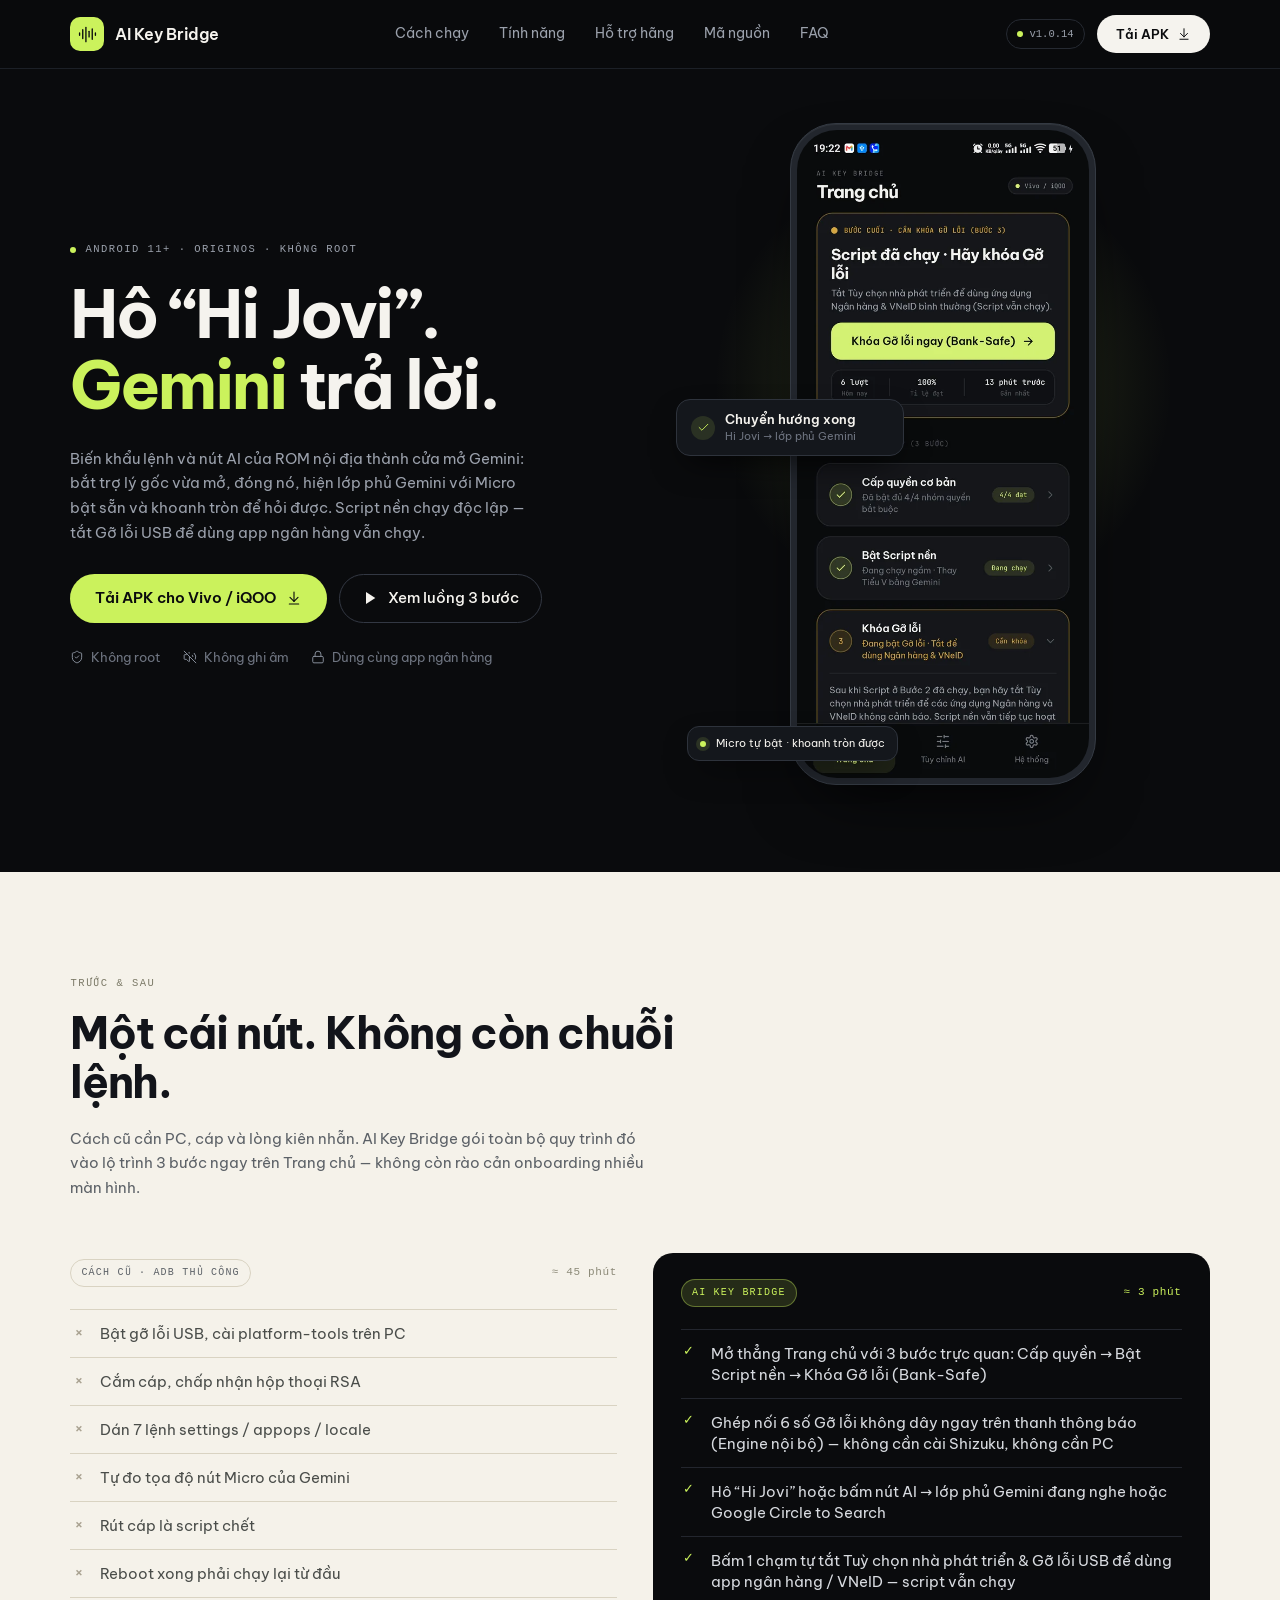
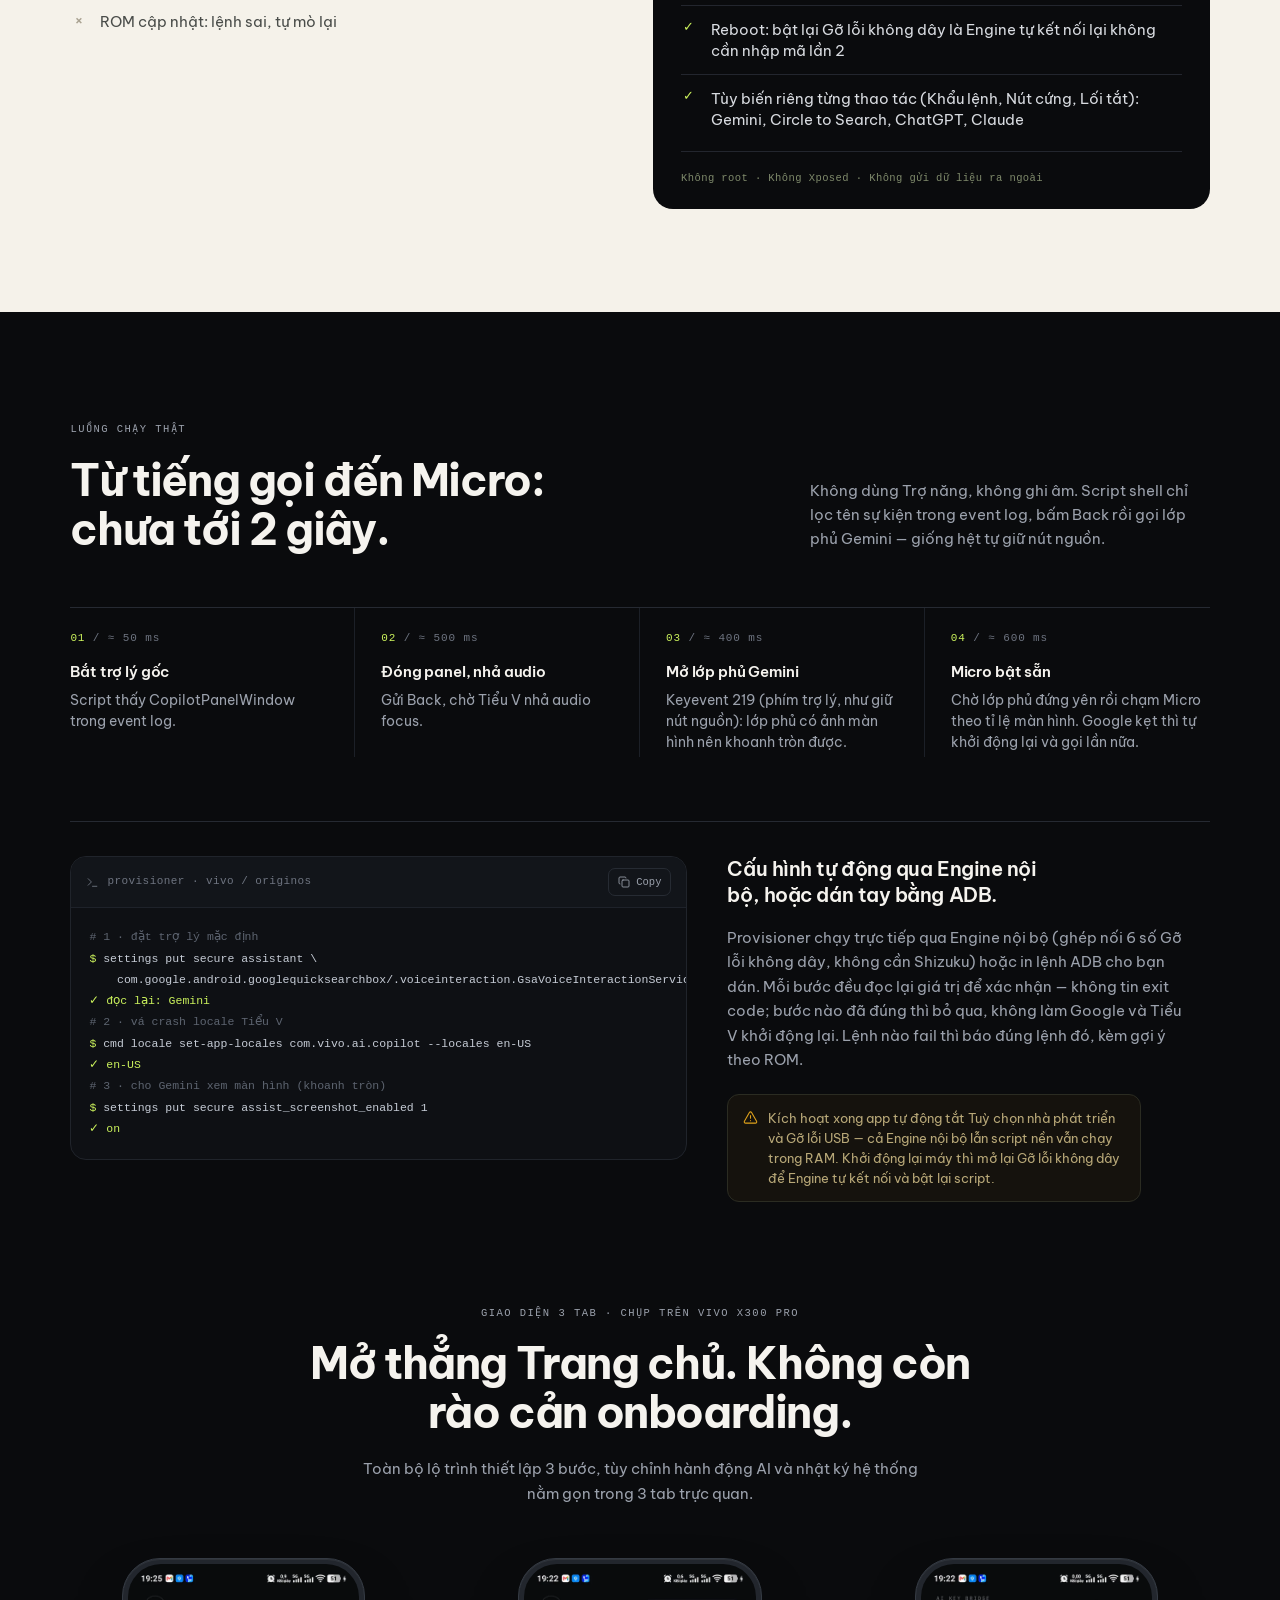
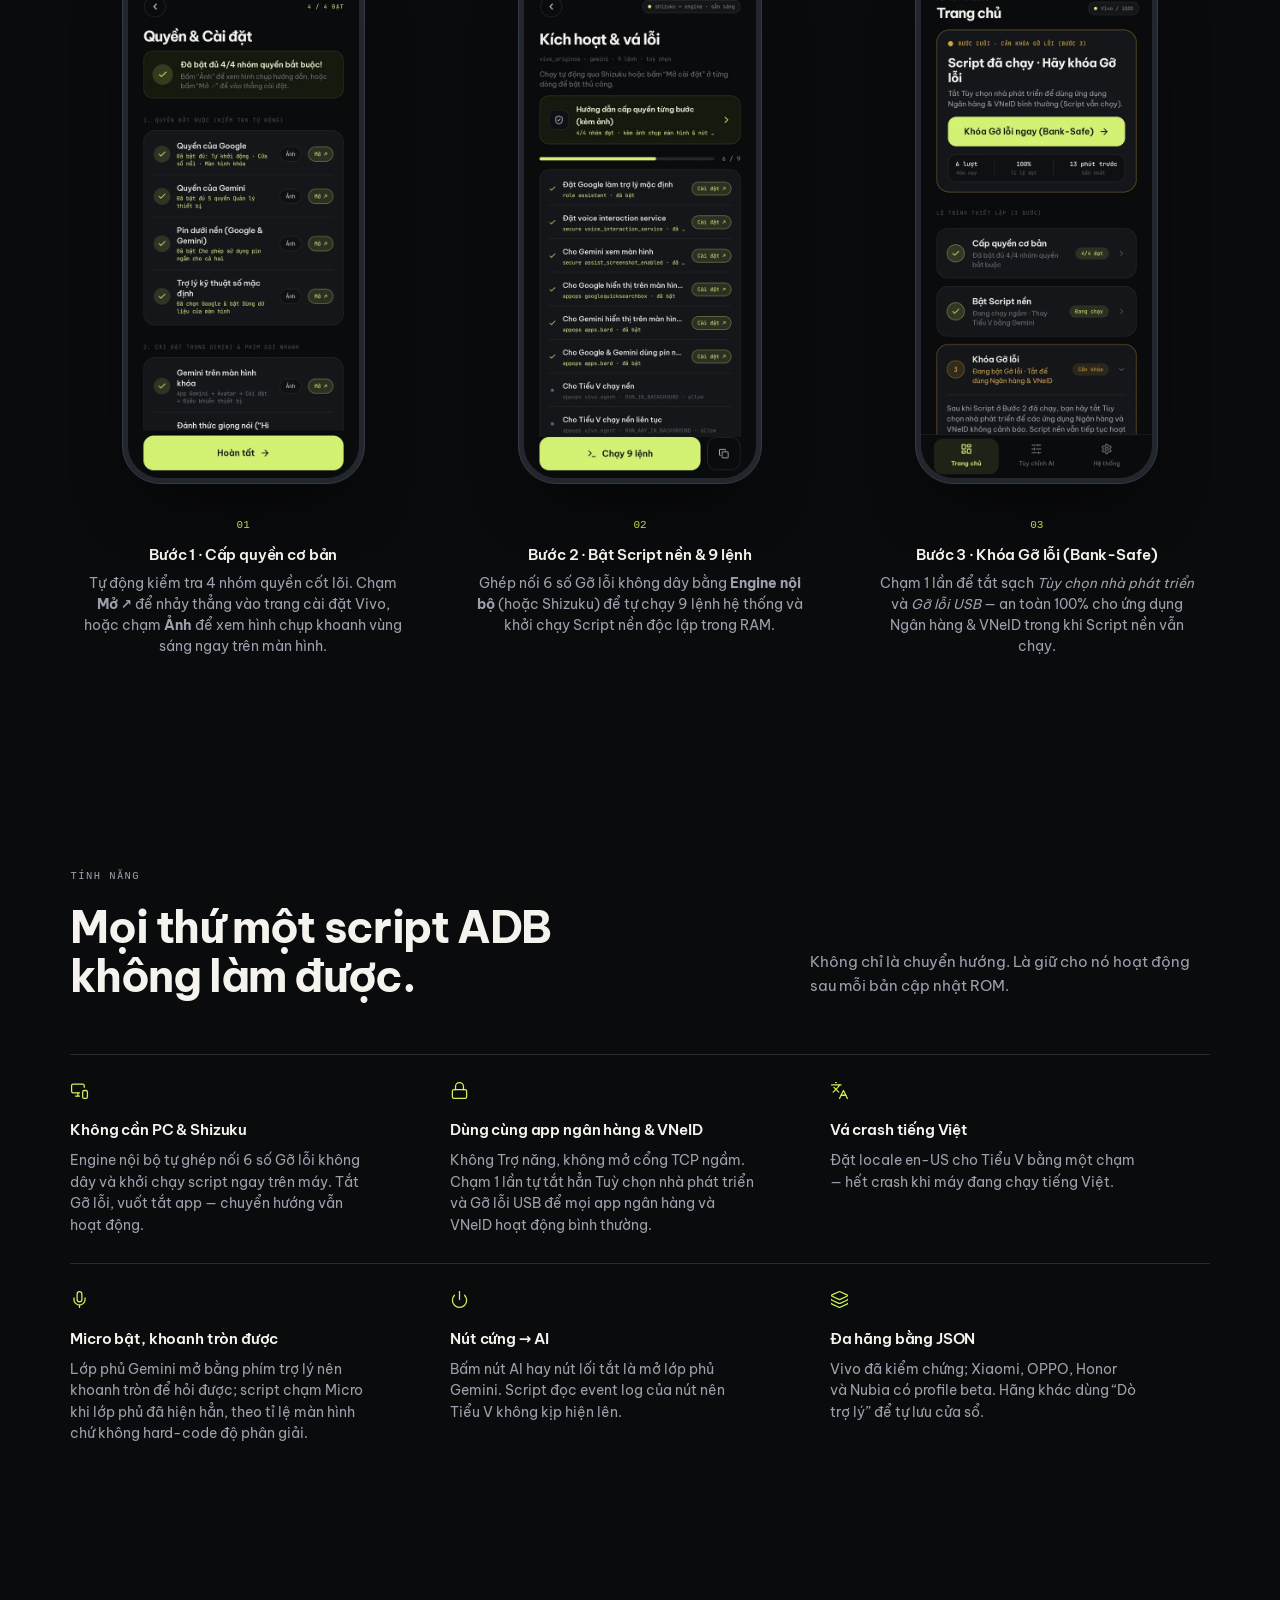
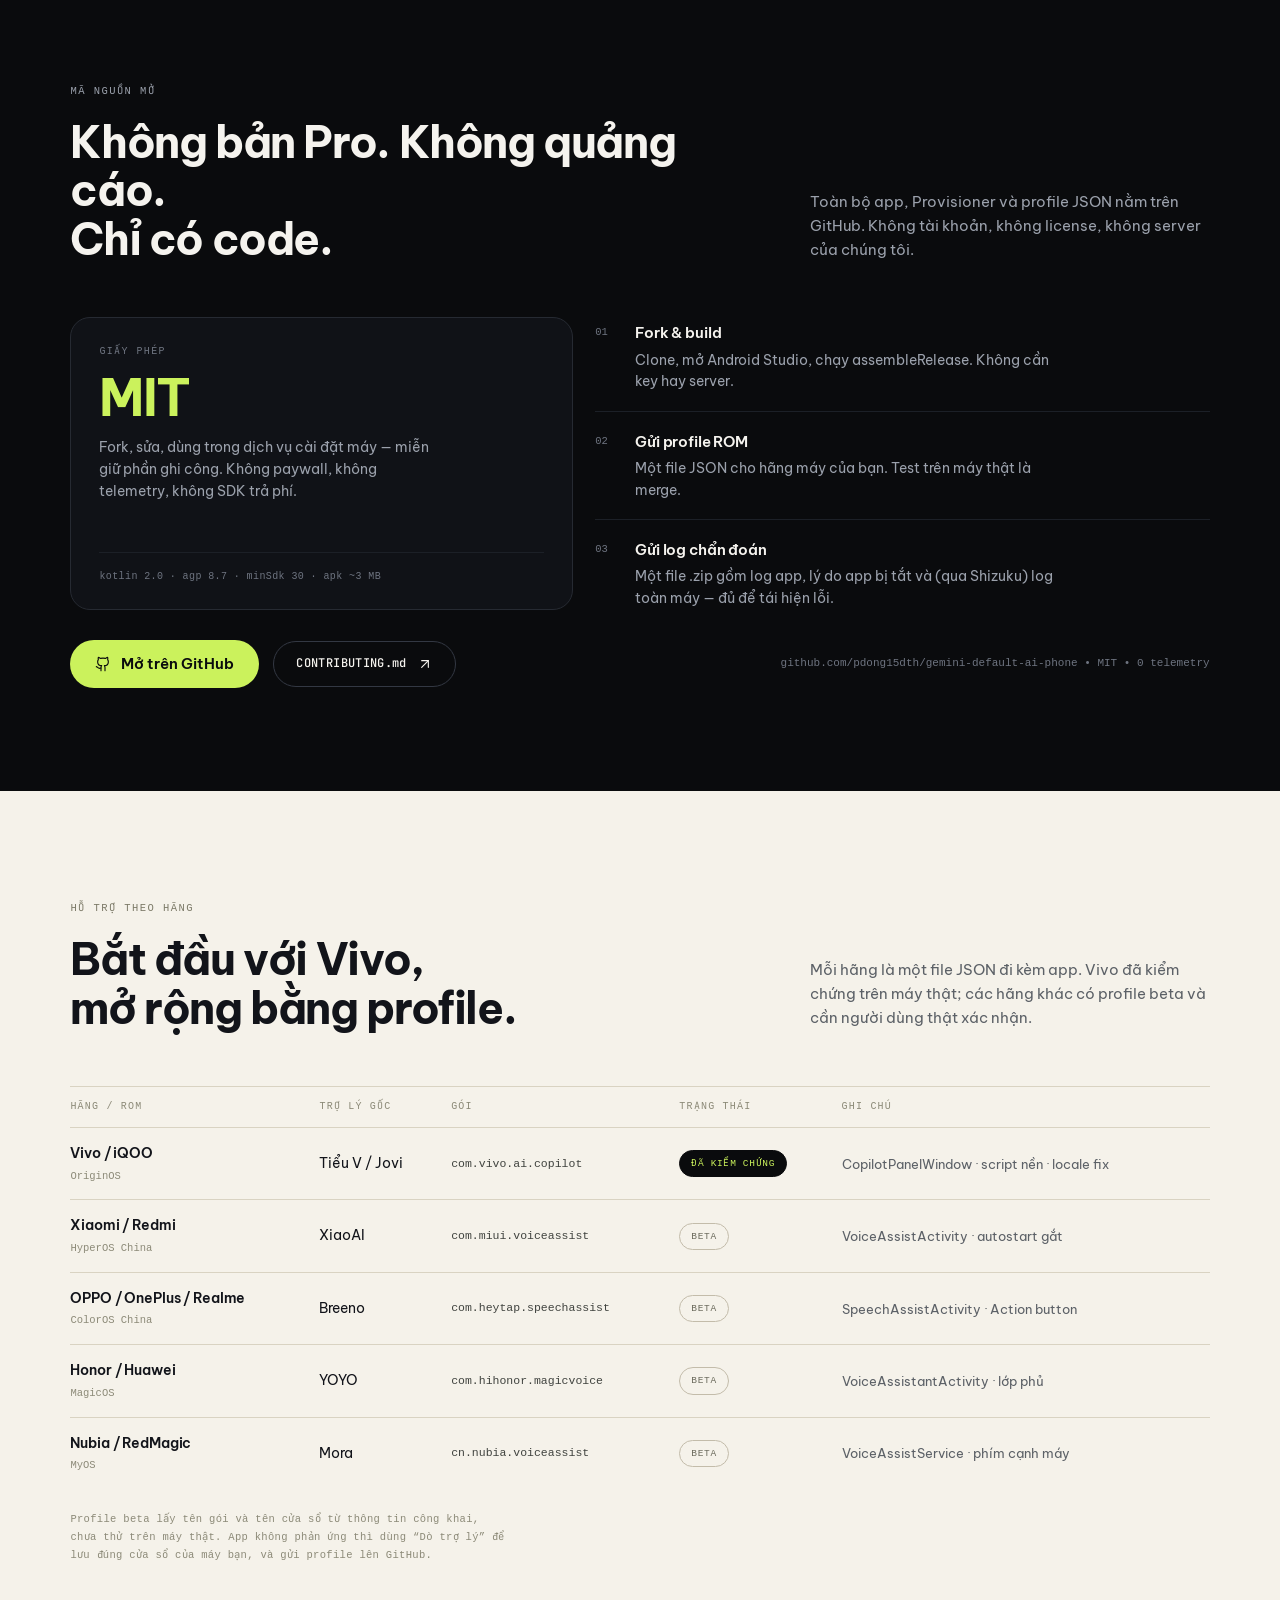
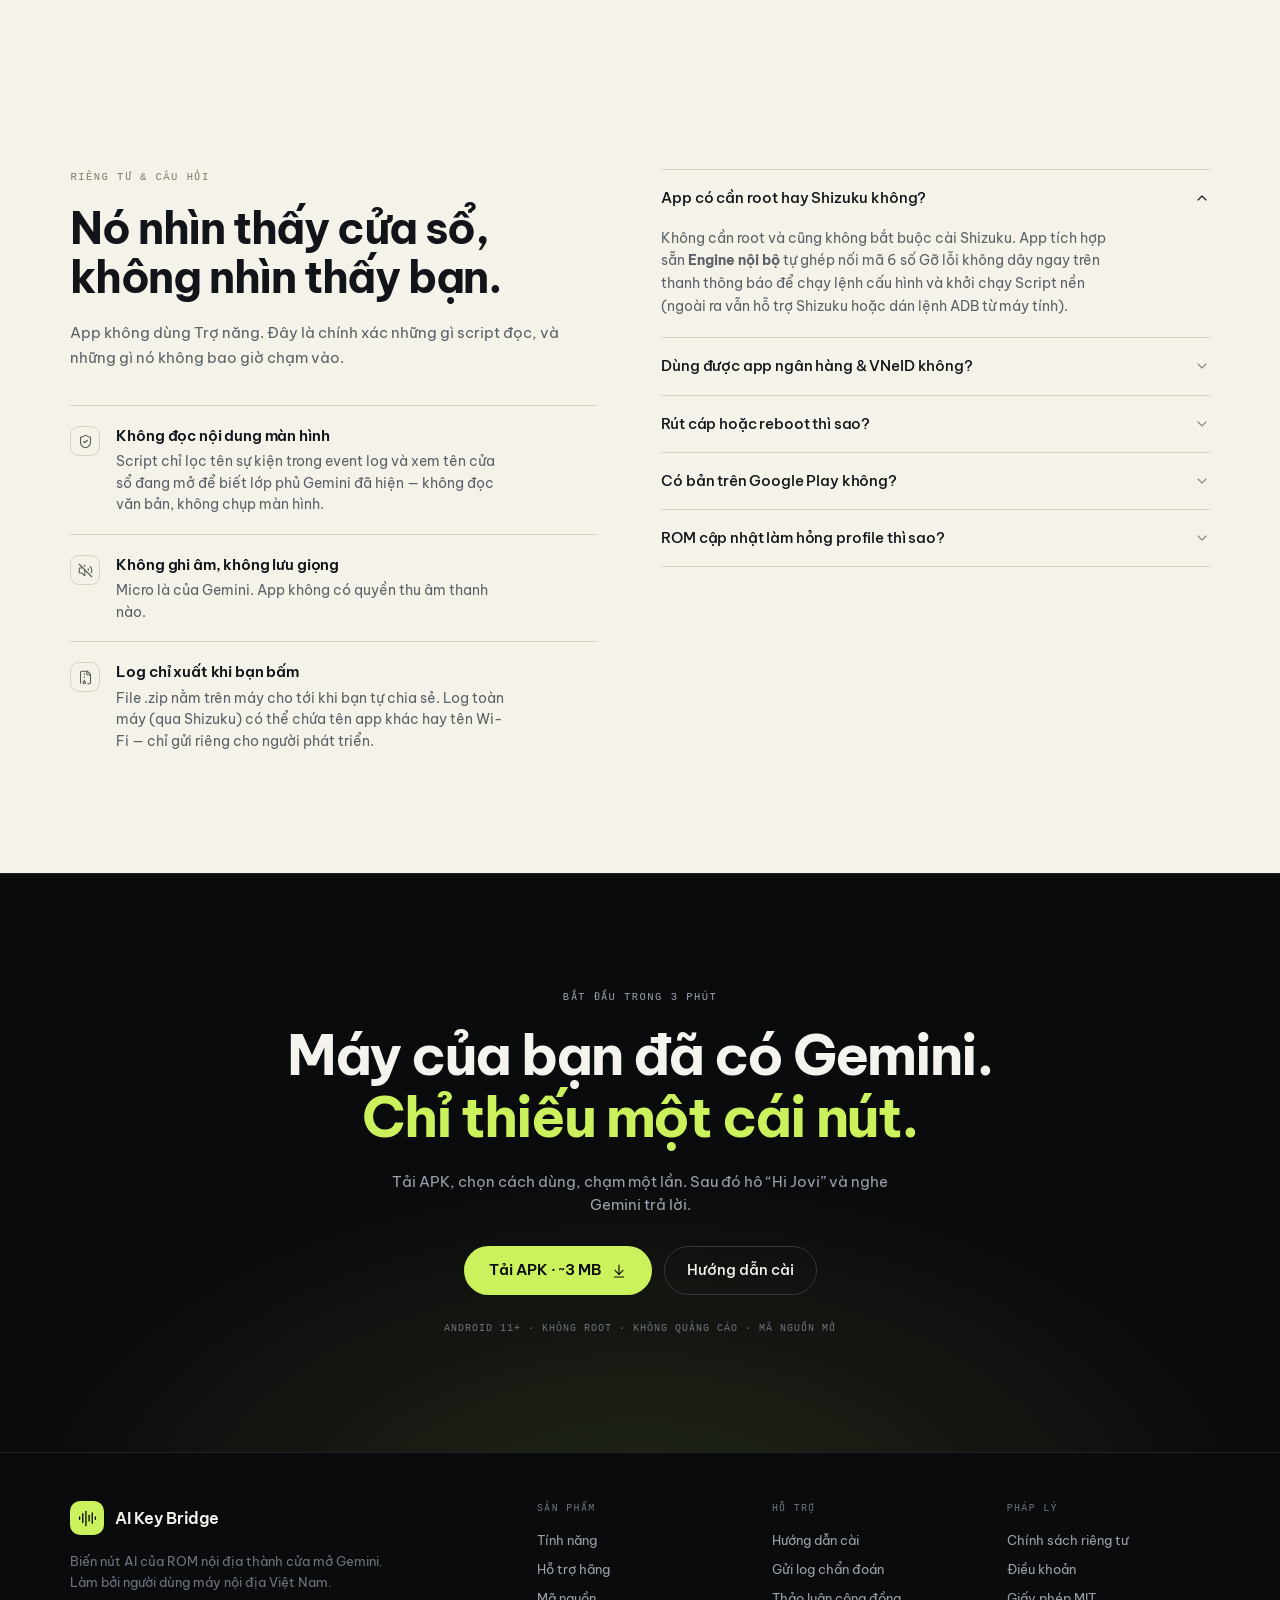
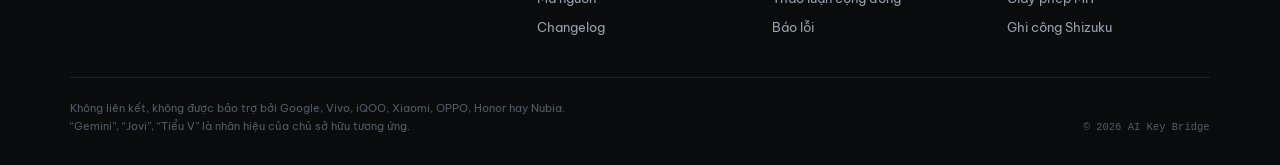
==== commit d0e23b87: "feat(ui): redesign into unified 3-tab experience, update docs & landing page, bump v1.0.14" ====
--- a/web/index.html
+++ b/web/index.html
@@ -215,7 +215,7 @@
 
       <div class="nav__right">
         <span class="version" id="nav-version"><span class="dot" aria-hidden="true"></span><span
-            id="nav-version-text">v1.0.13</span></span>
+            id="nav-version-text">v1.0.14</span></span>
         <a class="btn btn--light btn--sm"
           href="https://github.com/pdong15dth/gemini-default-ai-phone/releases/latest/download/ai-key-bridge.apk">
           Tải APK <svg class="i" aria-hidden="true">
@@ -282,10 +282,10 @@
           <figure class="phone phone--hero">
             <div class="phone__frame">
               <img class="phone__shot" src="assets/shots/overview.webp" width="540" height="1200"
-                alt="Màn hình Tổng quan của AI Key Bridge trên vivo: trạng thái Sẵn sàng, 100% thành công, thời gian trung bình 0,9 giây, script nền đang chạy."
+                alt="Màn hình Trang chủ của AI Key Bridge trên vivo X300 Pro: lộ trình 3 bước tự thu gọn, nút Khóa Gỡ lỗi Bank-Safe, 100% tỉ lệ chuyển hướng đạt."
                 fetchpriority="high" decoding="async">
             </div>
-            <figcaption class="visually-hidden">Ảnh màn hình ứng dụng AI Key Bridge</figcaption>
+            <figcaption class="visually-hidden">Ảnh màn hình Trang chủ ứng dụng AI Key Bridge</figcaption>
           </figure>
           <div class="chip chip--flow" aria-hidden="true">
             <span class="chip__icon"><svg class="i" aria-hidden="true">
@@ -311,8 +311,8 @@
           <p class="eyebrow eyebrow--dark">Trước &amp; sau</p>
           <h2 class="h2 h2--dark" id="compare-title">Một cái nút. Không còn chuỗi lệnh.</h2>
           <p class="lede">
-            Cách cũ cần PC, cáp và lòng kiên nhẫn. AI Key Bridge gói toàn bộ quy trình đó vào vài màn hình onboarding —
-            rồi biến mất khỏi đường đi của bạn.
+            Cách cũ cần PC, cáp và lòng kiên nhẫn. AI Key Bridge gói toàn bộ quy trình đó vào lộ trình 3 bước ngay trên
+            Trang chủ — không còn rào cản onboarding nhiều màn hình.
           </p>
         </header>
 
@@ -339,13 +339,13 @@
               <span class="compare__time compare__time--accent">≈ 3 phút</span>
             </div>
             <ul class="list-check">
-              <li>Chọn cách dùng: Script nền (Bank-Safe) tích hợp sẵn Engine nội bộ</li>
-              <li>Ghép nối 6 số Gỡ lỗi không dây ngay trên thanh thông báo — không cần cài Shizuku, không cần PC</li>
-              <li>Hô “Hi Jovi” → lớp phủ Gemini, Micro bật, khoanh tròn được</li>
+              <li>Mở thẳng Trang chủ với 3 bước trực quan: Cấp quyền → Bật Script nền → Khóa Gỡ lỗi (Bank-Safe)</li>
+              <li>Ghép nối 6 số Gỡ lỗi không dây ngay trên thanh thông báo (Engine nội bộ) — không cần cài Shizuku, không cần PC</li>
+              <li>Hô “Hi Jovi” hoặc bấm nút AI → lớp phủ Gemini đang nghe hoặc Google Circle to Search</li>
               <li>Bấm 1 chạm tự tắt Tuỳ chọn nhà phát triển &amp; Gỡ lỗi USB để dùng app ngân hàng / VNeID — script vẫn
                 chạy</li>
               <li>Reboot: bật lại Gỡ lỗi không dây là Engine tự kết nối lại không cần nhập mã lần 2</li>
-              <li>Đổi đích đến: Gemini, ChatGPT Voice, Claude hoặc app khác</li>
+              <li>Tùy biến riêng từng thao tác (Khẩu lệnh, Nút cứng, Lối tắt): Gemini, Circle to Search, ChatGPT, Claude</li>
             </ul>
             <p class="compare__note">Không root · Không Xposed · Không gửi dữ liệu ra ngoài</p>
           </div>
@@ -436,9 +436,10 @@
     <section class="section dark section--flush" id="screens" aria-labelledby="screens-title">
       <div class="wrap">
         <header class="head head--center" data-reveal>
-          <p class="eyebrow">Onboarding · chụp trên vivo X300 Pro</p>
-          <h2 class="h2" id="screens-title">Vài màn hình, rồi không cần mở app nữa.</h2>
-          <p class="lede lede--center">Cài đặt xong là xong. Chỉ cần mở lại app để bật script sau mỗi lần khởi động máy.
+          <p class="eyebrow">Giao diện 3 tab · chụp trên vivo X300 Pro</p>
+          <h2 class="h2" id="screens-title">Mở thẳng Trang chủ. Không còn rào cản onboarding.</h2>
+          <p class="lede lede--center">Toàn bộ lộ trình thiết lập 3 bước, tùy chỉnh hành động AI và nhật ký hệ thống nằm
+            gọn trong 3 tab trực quan.
           </p>
         </header>
 
@@ -446,31 +447,32 @@
           <figure class="screen-card" data-reveal>
             <div class="phone phone--strip">
               <div class="phone__frame">
-                <img class="phone__shot" src="assets/shots/guides/guide_vivo_perm_gemini.webp" width="540" height="1200"
+                <img class="phone__shot" src="assets/shots/04-permissions.webp" width="540" height="1200"
                   loading="lazy" decoding="async"
-                  alt="Màn hình Quyền của Gemini trên Vivo OriginOS với 5 quyền cần bật được khoanh khung xanh.">
+                  alt="Màn hình Quyền & Cài đặt của AI Key Bridge trên Vivo X300 Pro: đã bật đủ 4/4 nhóm quyền bắt buộc kèm nút xem Ảnh hướng dẫn và Mở cài đặt.">
               </div>
             </div>
             <figcaption>
               <span class="screen-card__num">01</span>
-              <h3>Mở thẳng trang quyền</h3>
-              <p>Chạm 1 lần để nhảy thẳng vào trang Tự khởi động, Cửa sổ nổi &amp; Màn hình khóa của Google và Gemini —
-                kèm ảnh khoanh vùng rõ ràng.</p>
+              <h3>Bước 1 · Cấp quyền cơ bản</h3>
+              <p>Tự động kiểm tra 4 nhóm quyền cốt lõi. Chạm <b>Mở ↗</b> để nhảy thẳng vào trang cài đặt Vivo, hoặc chạm
+                <b>Ảnh</b> để xem hình chụp khoanh vùng sáng ngay trên màn hình.</p>
             </figcaption>
           </figure>
 
           <figure class="screen-card" data-reveal data-delay="1">
             <div class="phone phone--strip">
               <div class="phone__frame">
-                <img class="phone__shot" src="assets/shots/guides/guide_battery_bg.webp" width="540" height="1200"
+                <img class="phone__shot" src="assets/shots/setup.webp" width="540" height="1200"
                   loading="lazy" decoding="async"
-                  alt="Màn hình Kiểm soát pin dưới nền trên Vivo: chọn chữ G để bật Cho phép sử dụng pin ngầm cho Gemini và Google.">
+                  alt="Màn hình Kích hoạt & vá lỗi của AI Key Bridge: tự động chạy 9 lệnh hệ thống qua Engine nội bộ hoặc Shizuku.">
               </div>
             </div>
             <figcaption>
               <span class="screen-card__num">02</span>
-              <h3>Pin ngầm &amp; Trợ lý mặc định</h3>
-              <p>Mở thẳng danh sách Kiểm soát pin dưới nền và trang Trợ lý kỹ thuật số bị Vivo giấu khỏi Cài đặt thường.
+              <h3>Bước 2 · Bật Script nền &amp; 9 lệnh</h3>
+              <p>Ghép nối 6 số Gỡ lỗi không dây bằng <b>Engine nội bộ</b> (hoặc Shizuku) để tự chạy 9 lệnh hệ thống và
+                khởi chạy Script nền độc lập trong RAM.
               </p>
             </figcaption>
           </figure>
@@ -478,16 +480,16 @@
           <figure class="screen-card" data-reveal data-delay="2">
             <div class="phone phone--strip">
               <div class="phone__frame">
-                <img class="phone__shot" src="assets/shots/guides/guide_gemini_lockscreen.webp" width="540"
+                <img class="phone__shot" src="assets/shots/overview.webp" width="540"
                   height="1200" loading="lazy" decoding="async"
-                  alt="Màn hình Gemini trên màn hình khoá: bật công tắc Dùng Gemini mà không cần mở khoá.">
+                  alt="Màn hình Trang chủ AI Key Bridge: Bước 1 và Bước 2 đã hoàn tất tự thu gọn, Bước 3 nhắc Khóa Gỡ lỗi ngay (Bank-Safe).">
               </div>
             </div>
             <figcaption>
               <span class="screen-card__num">03</span>
-              <h3>Hướng dẫn từng bước bằng ảnh</h3>
-              <p>9 bước hướng dẫn bằng ảnh chụp màn hình thật ngay trong app (cả Gemini trên màn khóa, khẩu lệnh “Hi
-                Jovi” và tắt Gỡ lỗi).</p>
+              <h3>Bước 3 · Khóa Gỡ lỗi (Bank-Safe)</h3>
+              <p>Chạm 1 lần để tắt sạch <i>Tùy chọn nhà phát triển</i> và <i>Gỡ lỗi USB</i> — an toàn 100% cho ứng dụng
+                Ngân hàng &amp; VNeID trong khi Script nền vẫn chạy.</p>
             </figcaption>
           </figure>
         </div>
@@ -737,31 +739,31 @@
         <div class="faq" data-reveal>
           <div class="faq__item">
             <button class="faq__q" type="button" aria-expanded="true" aria-controls="faq-a1" id="faq-q1">
-              App có cần root không?
+              App có cần root hay Shizuku không?
               <svg class="i" aria-hidden="true">
                 <use href="#i-chevron-down" />
               </svg>
             </button>
             <div class="faq__a" id="faq-a1" role="region" aria-labelledby="faq-q1">
               <div>
-                <p>Không. App không dùng root, không Xposed, không cài system app. Shizuku (không root) cho app quyền
-                  shell để chạy script nền và lệnh cấu hình. Không muốn dùng Shizuku thì dán lệnh ADB từ máy tính một
-                  lần.</p>
+                <p>Không cần root và cũng không bắt buộc cài Shizuku. App tích hợp sẵn <b>Engine nội bộ</b> tự ghép nối
+                  mã 6 số Gỡ lỗi không dây ngay trên thanh thông báo để chạy lệnh cấu hình và khởi chạy Script nền
+                  (ngoài ra vẫn hỗ trợ Shizuku hoặc dán lệnh ADB từ máy tính).</p>
               </div>
             </div>
           </div>
           <div class="faq__item">
             <button class="faq__q" type="button" aria-expanded="false" aria-controls="faq-a2" id="faq-q2">
-              Dùng được app ngân hàng không?
+              Dùng được app ngân hàng &amp; VNeID không?
               <svg class="i" aria-hidden="true">
                 <use href="#i-chevron-down" />
               </svg>
             </button>
             <div class="faq__a" id="faq-a2" role="region" aria-labelledby="faq-q2">
               <div>
-                <p>Được. Từ bản 1.0.10 app không còn dùng Trợ năng. Kích hoạt xong, bạn tắt công tắc tổng Tuỳ chọn nhà
-                  phát triển và Gỡ lỗi USB — hai cài đặt mà app ngân hàng chặn. Script nền chạy bằng quyền shell, tách
-                  khỏi app và Shizuku, nên vẫn chuyển “Hi Jovi” sang Gemini.</p>
+                <p>Được 100%. App không dùng Trợ năng. Sau khi bật Script ở Bước 2, bạn bấm nút <b>Khóa Gỡ lỗi ngay
+                    (Bank-Safe)</b> ở Bước 3 trên <b>Trang chủ</b> để tự động tắt công tắc tổng Tuỳ chọn nhà phát triển
+                  và Gỡ lỗi USB. Script nền chạy độc lập trong RAM nên vẫn chuyển “Hi Jovi” sang Gemini bình thường.</p>
               </div>
             </div>
           </div>
@@ -774,9 +776,9 @@
             </button>
             <div class="faq__a" id="faq-a3" role="region" aria-labelledby="faq-q3">
               <div>
-                <p>Không phụ thuộc PC: rút cáp vẫn chạy. Script nền chạy tách khỏi app nên vuốt app khỏi đa nhiệm, dọn
-                  đa nhiệm, dừng Shizuku hay tắt Gỡ lỗi USB vẫn dùng được; chỉ mất khi khởi động lại máy — bật lại
-                  Shizuku, mở app, bấm Kích hoạt.</p>
+                <p>Không phụ thuộc PC: rút cáp, vuốt app khỏi đa nhiệm, dọn RAM hay tắt Gỡ lỗi USB thì Script nền vẫn
+                  hoạt động. Chỉ khi khởi động lại máy (reboot) bạn mới cần bật lại Gỡ lỗi không dây, mở app để Engine
+                  tự kết nối lại (không cần nhập mã 6 số lần 2) rồi bấm <b>Bật Script nền</b>.</p>
               </div>
             </div>
           </div>
@@ -789,7 +791,7 @@
             </button>
             <div class="faq__a" id="faq-a4" role="region" aria-labelledby="faq-q4">
               <div>
-                <p>Không. App can thiệp vào trợ lý hệ thống qua quyền shell (Shizuku) nên không phù hợp chính sách Play.
+                <p>Không. App can thiệp vào trợ lý hệ thống qua quyền shell nên không phù hợp chính sách Play.
                   APK phát hành trực tiếp trên GitHub Releases, ký bằng một khoá cố định, kèm file SHA-256.</p>
               </div>
             </div>
@@ -803,9 +805,9 @@
             </button>
             <div class="faq__a" id="faq-a5" role="region" aria-labelledby="faq-q5">
               <div>
-                <p>Profile là file JSON đi kèm APK. Khi tên cửa sổ hoặc tên gói đổi, dùng “Dò trợ lý” để lưu cửa sổ mới
-                  ngay trên máy, rồi chờ bản APK cập nhật profile. App không có quyền Internet nên không tự tải profile
-                  từ xa.</p>
+                <p>Profile là file JSON đi kèm APK. Khi tên cửa sổ hoặc tên gói đổi, vào tab <b>Tùy chỉnh AI → Dò cửa
+                    sổ trợ lý gốc (Tiểu V)</b> để lưu cửa sổ mới trong 8 giây ngay trên máy. App không có quyền Internet
+                  nên không tự tải profile từ xa.</p>
               </div>
             </div>
           </div>
